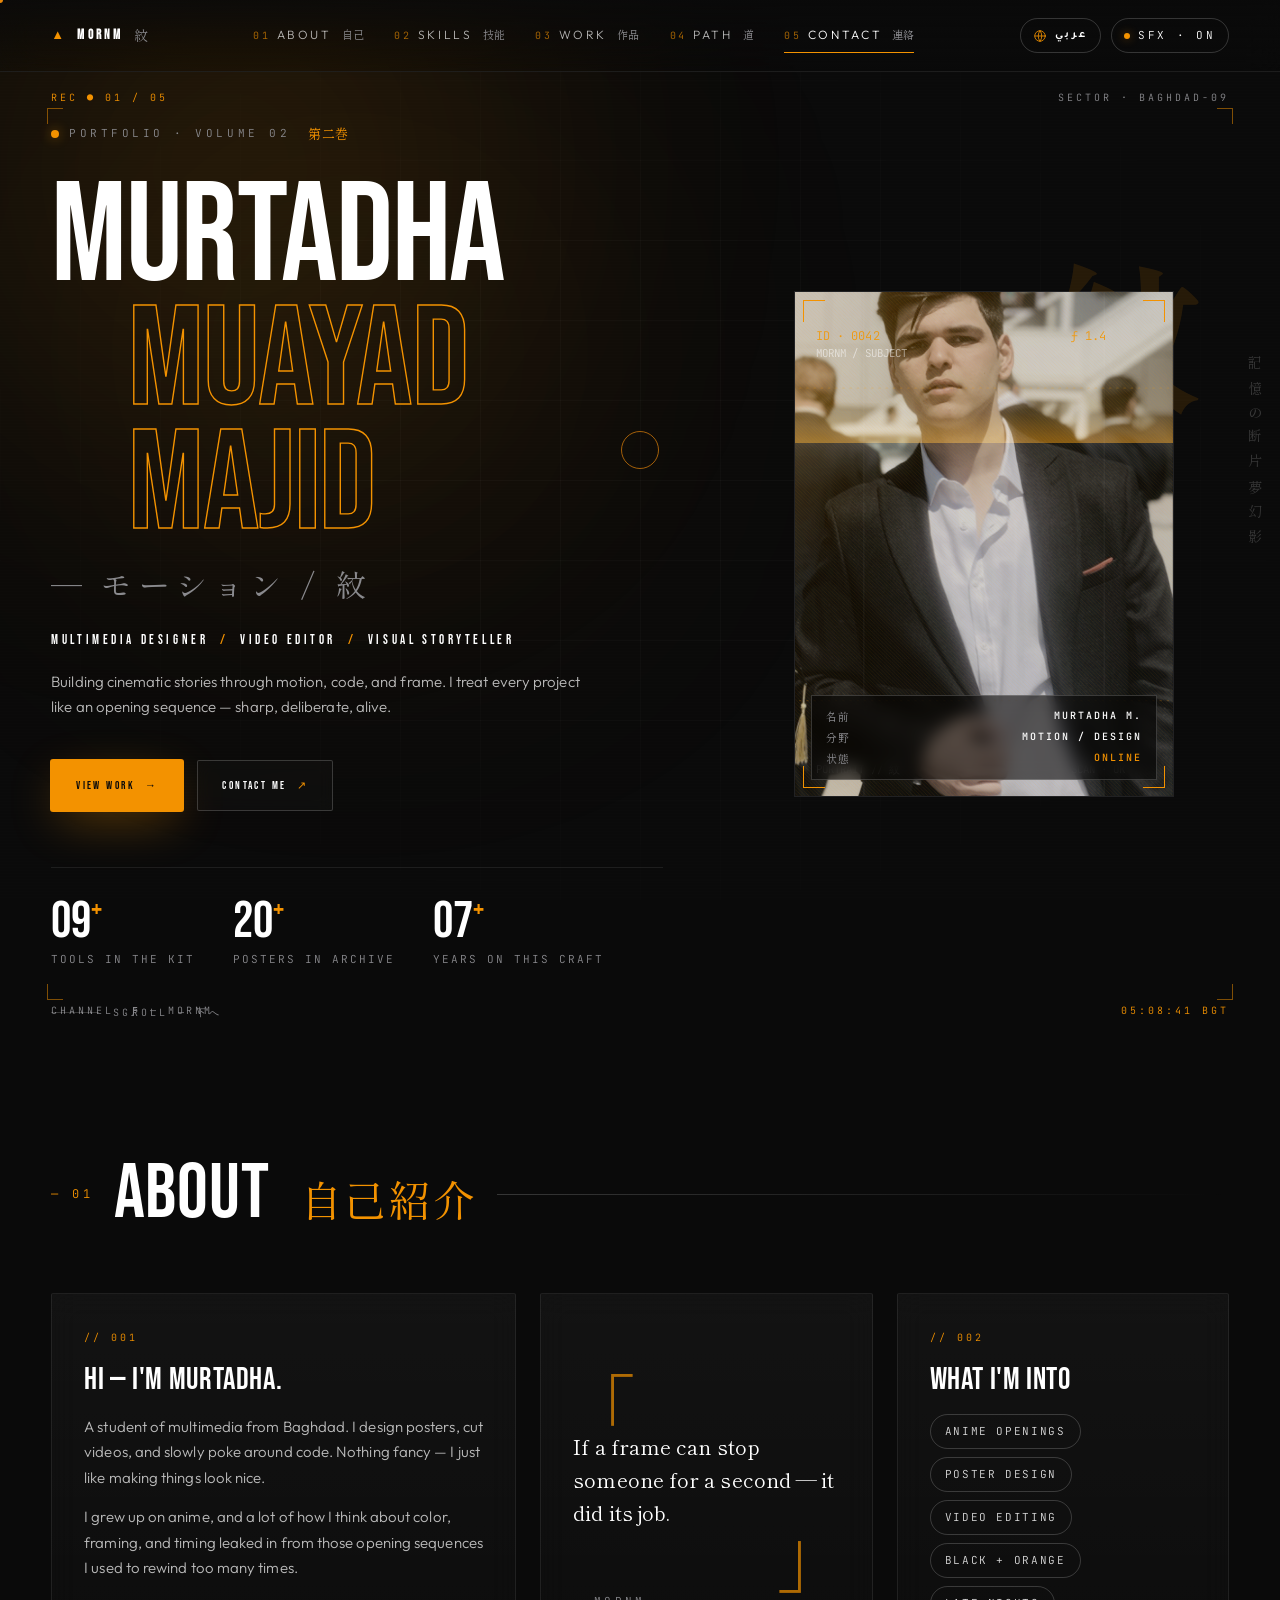
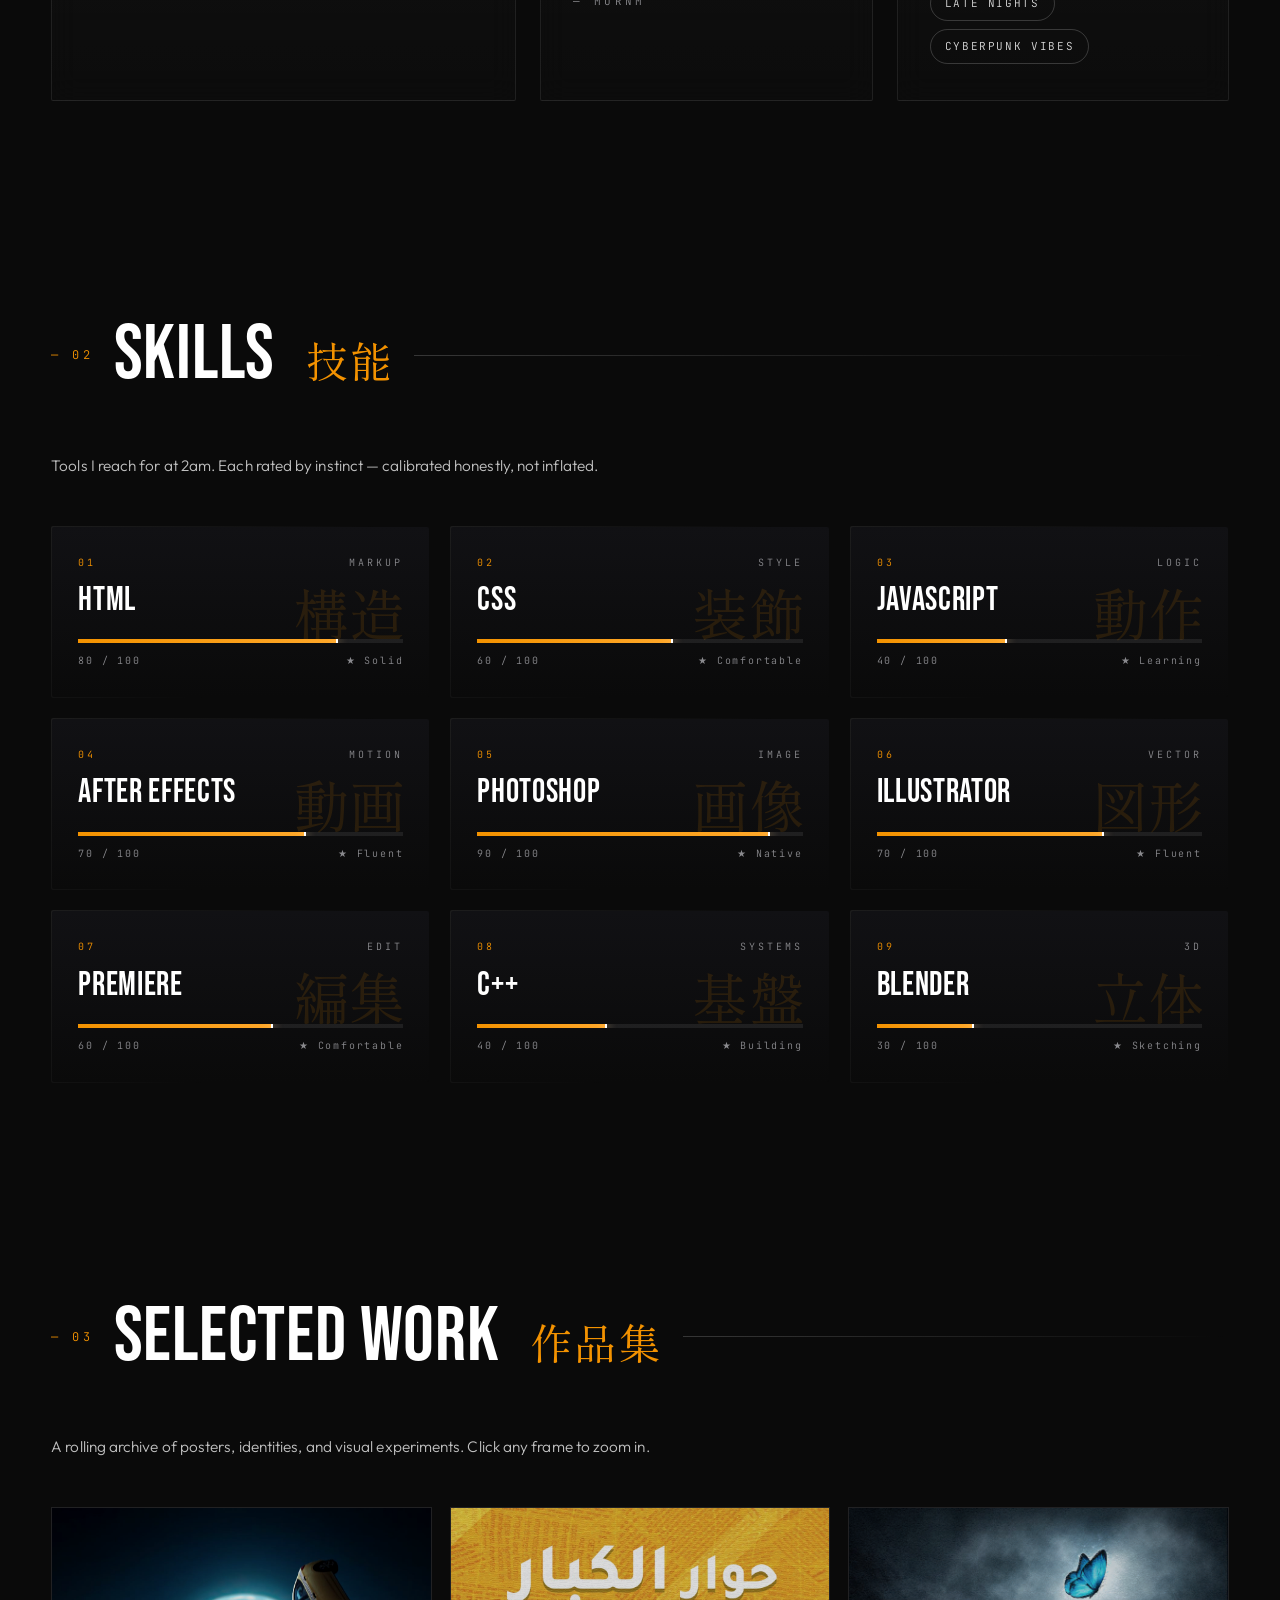
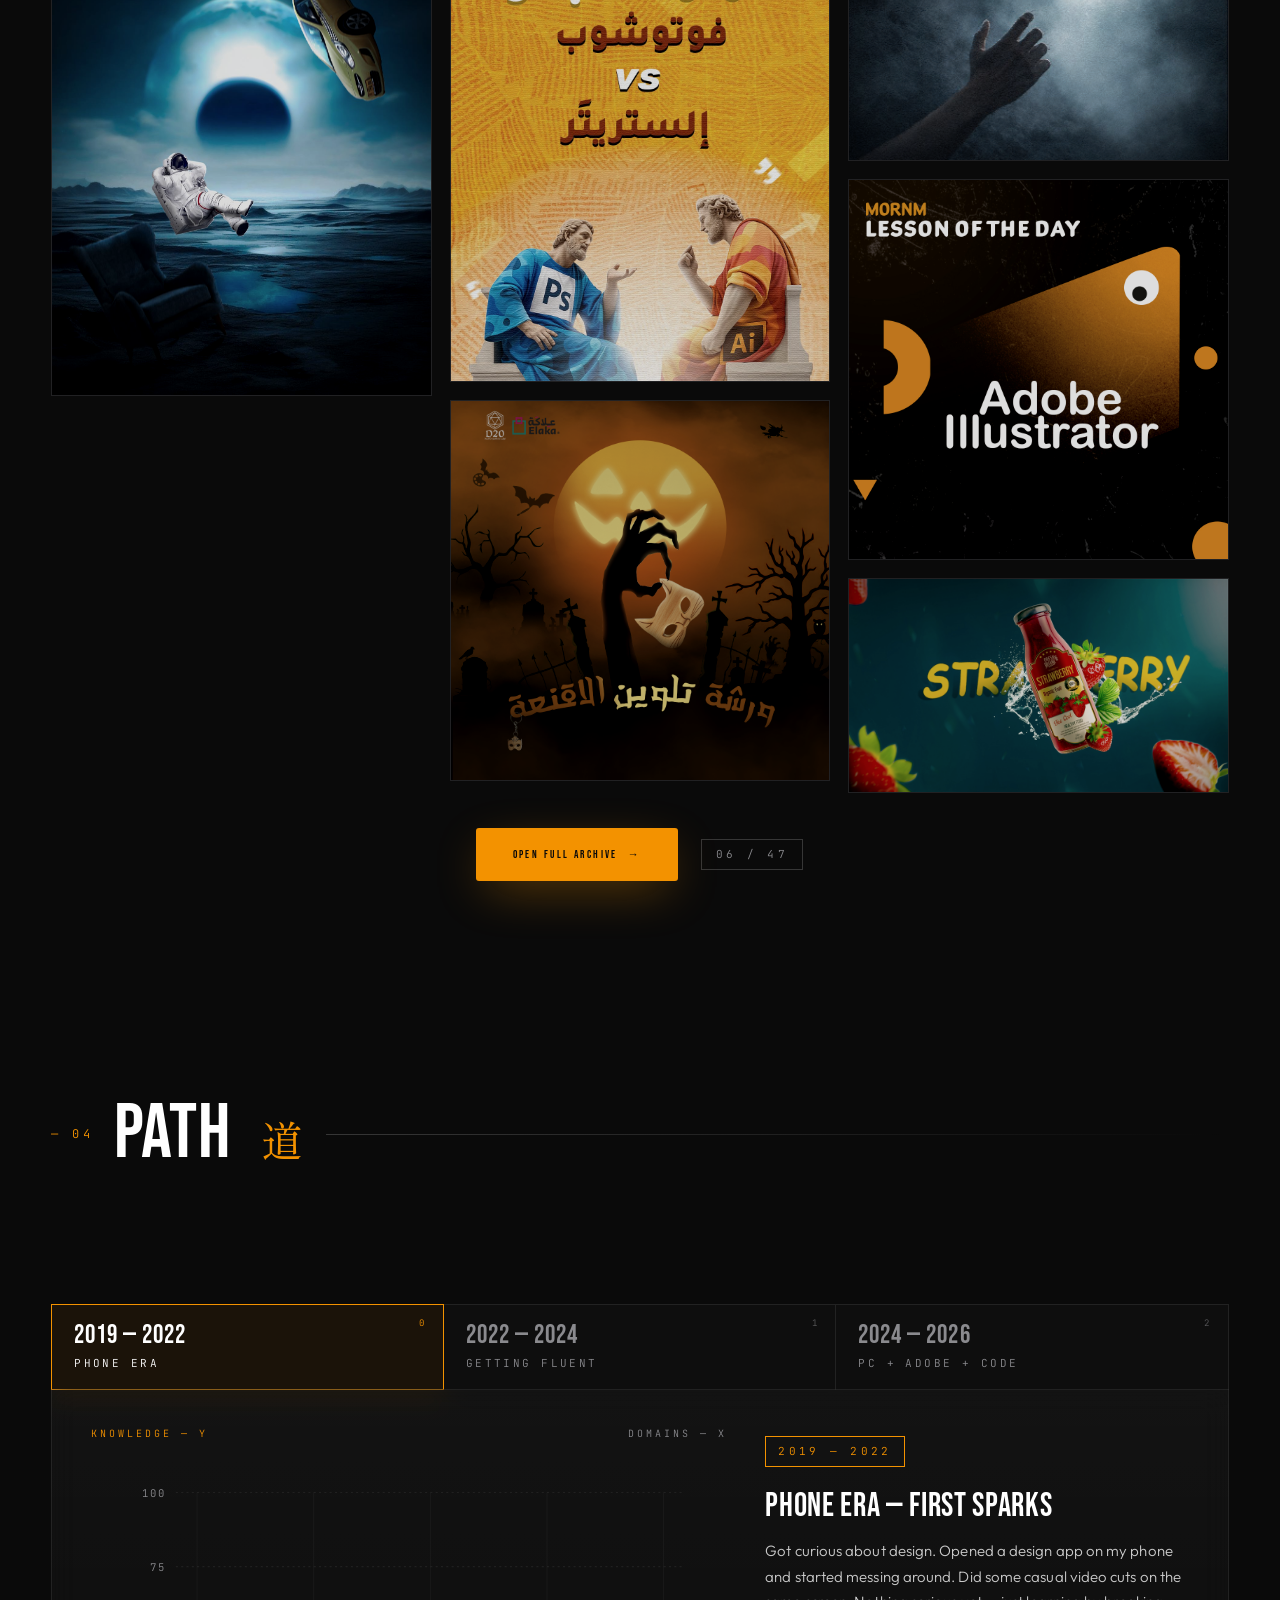
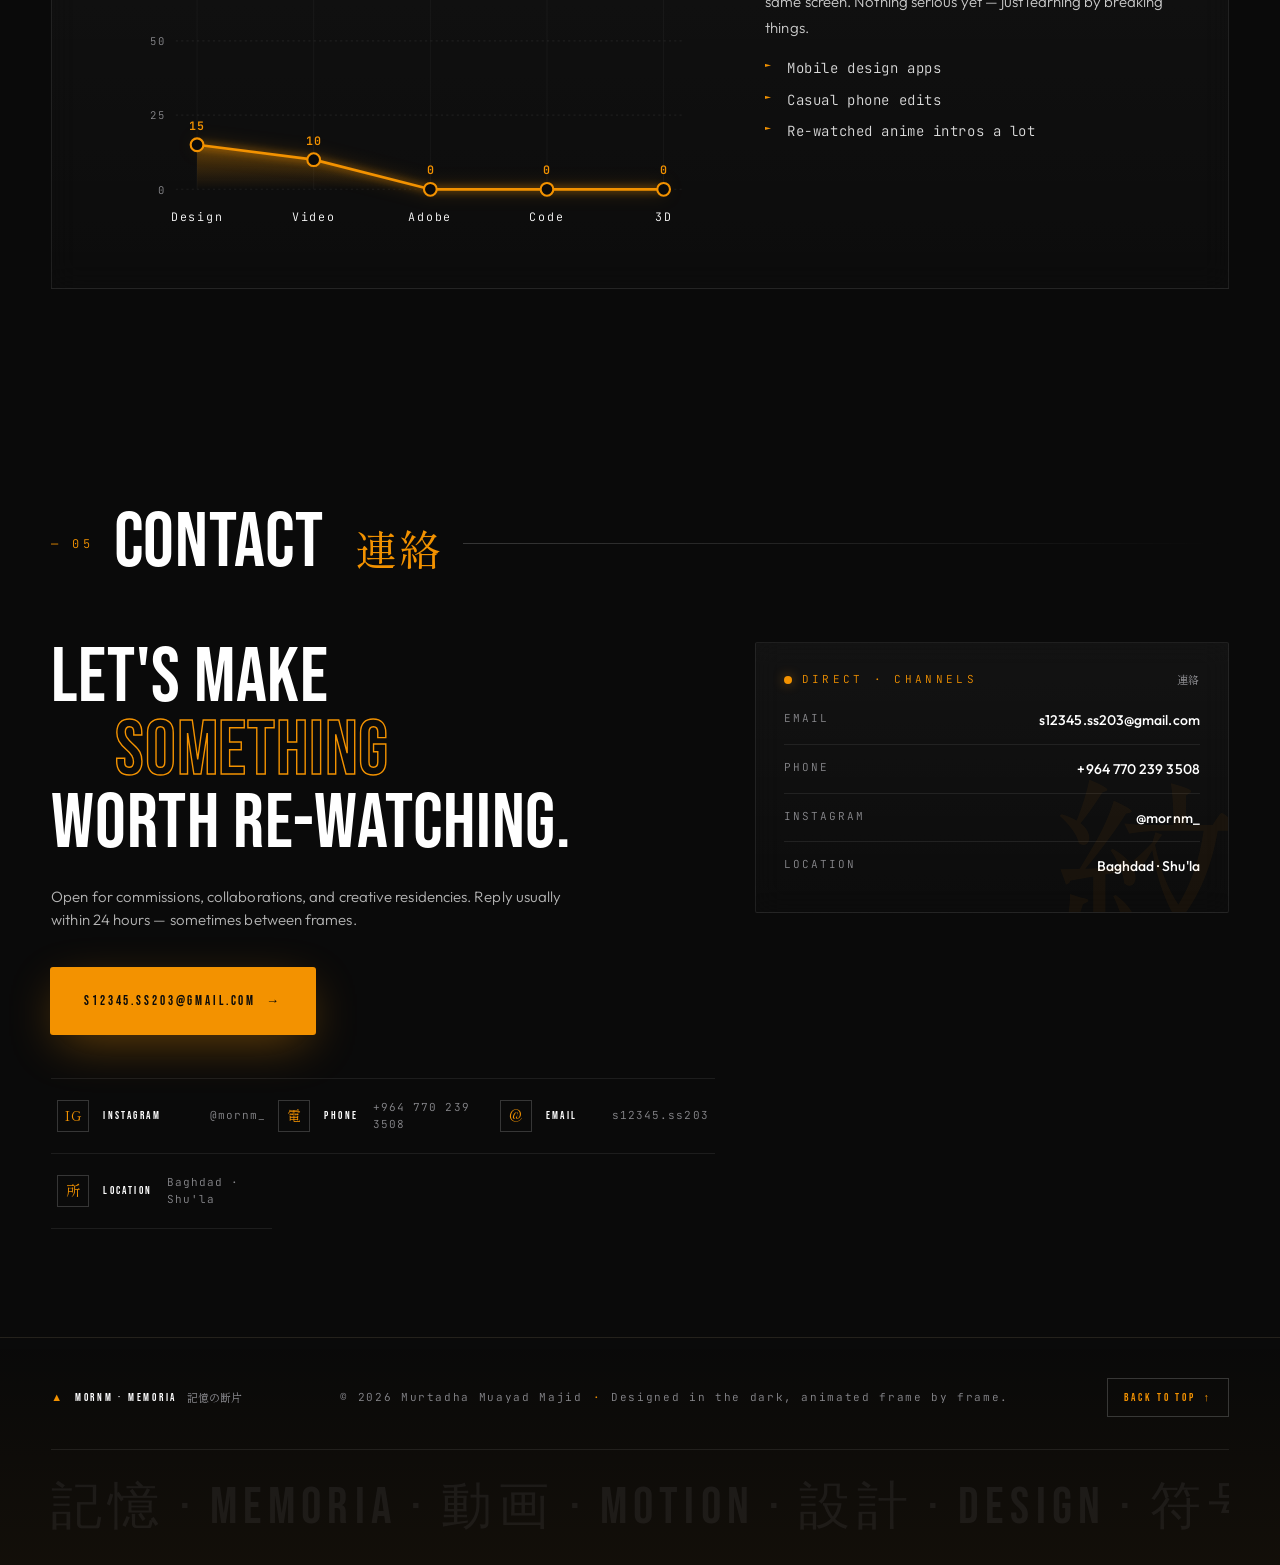
==== index.html @ b557b7b6 "Add files via upload" ====
<!DOCTYPE html>
<html lang="en" dir="ltr">
<head>
<meta charset="UTF-8" />
<meta name="viewport" content="width=device-width, initial-scale=1.0" />
<title>MEMORIA — Murtadha M. Majid · Multimedia Designer</title>
<meta name="description" content="Cinematic portfolio of Murtadha Muayad Majid — multimedia designer, video editor, and visual storyteller. MORNM · 紋. Baghdad-based." />
<meta name="author" content="Murtadha Muayad Majid" />
<meta name="theme-color" content="#0A0A0A" />

<!-- Favicon -->
<link rel="icon" type="image/svg+xml" href="assets/favicon.svg" />
<link rel="apple-touch-icon" href="assets/favicon.svg" />

<!-- Open Graph -->
<meta property="og:title" content="MEMORIA — Murtadha M. Majid · Multimedia Designer" />
<meta property="og:description" content="Cinematic portfolio · Posters, video edits, and visual experiments. MORNM · 紋" />
<meta property="og:image" content="assets/og-cover.jpg" />
<meta property="og:image:width" content="1200" />
<meta property="og:image:height" content="630" />
<meta property="og:type" content="website" />
<meta property="og:locale" content="en_US" />
<meta property="og:locale:alternate" content="ar_IQ" />

<!-- Twitter Card -->
<meta name="twitter:card" content="summary_large_image" />
<meta name="twitter:title" content="MEMORIA — Murtadha M. Majid" />
<meta name="twitter:description" content="Cinematic portfolio · MORNM · 紋" />
<meta name="twitter:image" content="assets/og-cover.jpg" />

<link rel="preconnect" href="https://fonts.googleapis.com" />
<link rel="preconnect" href="https://fonts.gstatic.com" crossorigin />
<link href="https://fonts.googleapis.com/css2?family=Bebas+Neue&family=Syncopate:wght@400;700&family=Outfit:wght@200;300;400;500;600;700&family=Shippori+Mincho:wght@400;500;700&family=JetBrains+Mono:wght@300;400;500&family=Tajawal:wght@400;500;700;800;900&family=Reem+Kufi:wght@400;600;700&display=swap" rel="stylesheet" />

<link rel="stylesheet" href="styles.css" />
</head>
<body>

<!-- ::: AMBIENT BACKGROUND ::: -->
<div class="bg-grid" aria-hidden="true"></div>
<div class="bg-scanlines" aria-hidden="true"></div>
<div class="bg-noise" aria-hidden="true"></div>
<div class="bg-glow bg-glow--a" aria-hidden="true"></div>
<div class="bg-glow bg-glow--b" aria-hidden="true"></div>

<!-- Ambient kanji column -->
<div class="kanji-column" aria-hidden="true">
  <span>記</span><span>憶</span><span>の</span><span>断</span><span>片</span><span>夢</span><span>幻</span><span>影</span>
</div>

<!-- Loading boot screen -->
<div class="boot" id="boot">
  <div class="boot__frame">
    <div class="boot__crosshair boot__crosshair--tl"></div>
    <div class="boot__crosshair boot__crosshair--tr"></div>
    <div class="boot__crosshair boot__crosshair--bl"></div>
    <div class="boot__crosshair boot__crosshair--br"></div>
    <div class="boot__label" data-i18n-en="SYS / INIT" data-i18n-ar="تشغيل / النظام">SYS / INIT</div>
    <div class="boot__title">M E M O R I A</div>
    <div class="boot__sub" data-i18n-en="記憶 — Loading visual cortex" data-i18n-ar="記憶 — جارٍ تحميل الذاكرة البصرية">記憶 — Loading visual cortex</div>
    <div class="boot__bar"><div class="boot__bar-fill" id="bootBar"></div></div>
    <div class="boot__status" id="bootStatus">00%</div>
  </div>
</div>

<!-- ::: NAV ::: -->
<header class="nav" id="nav">
  <a href="#hero" class="nav__brand" data-sfx="click">
    <span class="nav__brand-mark">▲</span>
    <span class="nav__brand-text">MORNM</span>
    <span class="nav__brand-jp">紋</span>
  </a>
  <nav class="nav__links" aria-label="Primary">
    <a href="#about"    data-sfx="hover"><i>01</i> <span data-i18n-en="About"   data-i18n-ar="عني">About</span>   <em>自己</em></a>
    <a href="#skills"   data-sfx="hover"><i>02</i> <span data-i18n-en="Skills"  data-i18n-ar="المهارات">Skills</span>  <em>技能</em></a>
    <a href="#projects" data-sfx="hover"><i>03</i> <span data-i18n-en="Work"    data-i18n-ar="الأعمال">Work</span>    <em>作品</em></a>
    <a href="#timeline" data-sfx="hover"><i>04</i> <span data-i18n-en="Path"    data-i18n-ar="المسار">Path</span>    <em>道</em></a>
    <a href="#contact"  data-sfx="hover"><i>05</i> <span data-i18n-en="Contact" data-i18n-ar="تواصل">Contact</span> <em>連絡</em></a>
  </nav>
  <div class="nav__right">
    <button class="nav__lang" id="langToggle" data-sfx="click" aria-label="Toggle language">
      <svg class="nav__lang-icon" viewBox="0 0 24 24" fill="none" stroke="currentColor" stroke-width="1.4" stroke-linecap="round" stroke-linejoin="round" aria-hidden="true">
        <circle cx="12" cy="12" r="9"/>
        <path d="M3 12h18"/>
        <path d="M12 3a14 14 0 0 1 0 18"/>
        <path d="M12 3a14 14 0 0 0 0 18"/>
      </svg>
      <span class="nav__lang-text" id="langText">عربي</span>
    </button>
    <button class="nav__sound" id="soundToggle" data-sfx="click" aria-label="Toggle sound">
      <span class="nav__sound-dot"></span>
      <span class="nav__sound-text">SFX · ON</span>
    </button>
  </div>
  <button class="nav__burger" id="burger" aria-label="Open menu">
    <span></span><span></span><span></span>
  </button>
</header>

<!-- ::: HERO ::: -->
<section class="hero" id="hero">
  <!-- HUD frame -->
  <div class="hud" aria-hidden="true">
    <span class="hud__tag hud__tag--tl">REC ● 01 / 05</span>
    <span class="hud__tag hud__tag--tr">SECTOR · BAGHDAD-09</span>
    <span class="hud__tag hud__tag--bl">CHANNEL .ƒ — MORNM</span>
    <span class="hud__tag hud__tag--br" id="hudClock">--:--:--</span>
    <span class="hud__cross hud__cross--tl"></span>
    <span class="hud__cross hud__cross--tr"></span>
    <span class="hud__cross hud__cross--bl"></span>
    <span class="hud__cross hud__cross--br"></span>
  </div>

  <div class="hero__inner">
    <div class="hero__left">
      <div class="hero__meta reveal">
        <span class="dot"></span>
        <span data-i18n-en="Portfolio · Volume 02" data-i18n-ar="معرض الأعمال · المجلّد الثاني">Portfolio · Volume 02</span>
        <em class="hero__meta-jp">第二巻</em>
      </div>

      <h1 class="hero__title">
        <span class="hero__line"><span class="reveal-text" data-delay="0.1"><span data-i18n-en="MURTADHA"  data-i18n-ar="مرتضى">MURTADHA</span></span></span>
        <span class="hero__line hero__line--alt"><span class="reveal-text" data-delay="0.25"><span data-i18n-en="MUAYAD MAJID" data-i18n-ar="مؤيد مجيد">MUAYAD MAJID</span></span></span>
        <span class="hero__line hero__line--small"><span class="reveal-text" data-delay="0.4">— モーション / 紋</span></span>
      </h1>

      <p class="hero__role reveal" data-delay="0.55"
         data-i18n-en="Multimedia Designer <span class='sep'>/</span> Video Editor <span class='sep'>/</span> Visual Storyteller"
         data-i18n-ar="مصمم وسائط <span class='sep'>/</span> مونتير فيديو <span class='sep'>/</span> صانع إطارات">
        Multimedia Designer <span class="sep">/</span> Video Editor <span class="sep">/</span> Visual Storyteller
      </p>

      <p class="hero__tagline reveal" data-delay="0.7"
         data-i18n-en="Building cinematic stories through motion, code, and frame. I treat every project like an opening sequence — sharp, deliberate, alive."
         data-i18n-ar="أبني حكايات سينمائية عبر الموشن والكود والإطار. أتعامل مع كل مشروع كأنه افتتاحية فيلم — حادّ، مدروس، ينبض بالحياة.">
        Building cinematic stories through motion, code, and frame.
        I treat every project like an opening sequence — sharp, deliberate, alive.
      </p>

      <div class="hero__cta reveal" data-delay="0.85">
        <a href="#projects" class="btn btn--primary" data-sfx="click">
          <span class="btn__label" data-i18n-en="View Work" data-i18n-ar="شاهد الأعمال">View Work</span>
          <span class="btn__arrow">→</span>
        </a>
        <a href="#contact" class="btn btn--ghost" data-sfx="click">
          <span class="btn__label" data-i18n-en="Contact Me" data-i18n-ar="تواصل معي">Contact Me</span>
          <span class="btn__arrow">↗</span>
        </a>
      </div>

      <div class="hero__stats reveal" data-delay="1.0">
        <div class="stat">
          <span class="stat__num">09<em>+</em></span>
          <span class="stat__label" data-i18n-en="Tools in the kit" data-i18n-ar="أدوات بل صندوق">Tools in the kit</span>
        </div>
        <div class="stat">
          <span class="stat__num">20<em>+</em></span>
          <span class="stat__label" data-i18n-en="Posters in archive" data-i18n-ar="بوسترات بل أرشيف">Posters in archive</span>
        </div>
        <div class="stat">
          <span class="stat__num">07<em>+</em></span>
          <span class="stat__label" data-i18n-en="Years on this craft" data-i18n-ar="سنوات على الطريق">Years on this craft</span>
        </div>
      </div>
    </div>

    <!-- Profile panel -->
    <div class="hero__right reveal" data-delay="0.4">
      <div class="portrait">
        <div class="portrait__frame">
          <div class="portrait__bg"></div>
          <div class="portrait__figure" aria-hidden="true">
            <img class="portrait__photo" src="assets/profile.jpg" alt="" onerror="this.style.display='none'" />
            <div class="portrait__duotone"></div>
            <svg class="portrait__hud-svg" viewBox="0 0 320 420" xmlns="http://www.w3.org/2000/svg" preserveAspectRatio="xMidYMid slice">
              <defs>
                <pattern id="lines" width="3" height="3" patternUnits="userSpaceOnUse">
                  <path d="M0 0 L3 3" stroke="#F39200" stroke-opacity="0.22" stroke-width="0.4"/>
                </pattern>
              </defs>
              <rect width="320" height="420" fill="url(#lines)" opacity="0.7"/>
              <line x1="0" y1="80"  x2="320" y2="80"  stroke="#F39200" stroke-opacity="0.18" stroke-dasharray="2 4"/>
              <line x1="0" y1="340" x2="320" y2="340" stroke="#F39200" stroke-opacity="0.18" stroke-dasharray="2 4"/>
              <line x1="60"  y1="0" x2="60"  y2="420" stroke="#FFFFFF" stroke-opacity="0.05"/>
              <line x1="260" y1="0" x2="260" y2="420" stroke="#FFFFFF" stroke-opacity="0.05"/>
              <text x="20" y="40"  font-family="JetBrains Mono, monospace" font-size="10" fill="#F39200" opacity="0.9">ID · 0042</text>
              <text x="20" y="54"  font-family="JetBrains Mono, monospace" font-size="9"  fill="#FFFFFF" opacity="0.55">MORNM / SUBJECT</text>
              <text x="232" y="40" font-family="JetBrains Mono, monospace" font-size="10" fill="#F39200" opacity="0.9">ƒ 1.4</text>
              <text x="232" y="400" font-family="JetBrains Mono, monospace" font-size="9" fill="#FFFFFF" opacity="0.55">SCAN · OK</text>
              <text x="20" y="400" font-family="JetBrains Mono, monospace" font-size="9"  fill="#FFFFFF" opacity="0.55">PORTRAIT // 紋</text>
            </svg>
          </div>
          <div class="portrait__scan"></div>

          <div class="portrait__corner portrait__corner--tl"></div>
          <div class="portrait__corner portrait__corner--tr"></div>
          <div class="portrait__corner portrait__corner--bl"></div>
          <div class="portrait__corner portrait__corner--br"></div>

          <div class="portrait__tag">
            <div class="portrait__tag-row">
              <span>名前</span><strong data-i18n-en="MURTADHA M." data-i18n-ar="مرتضى م.">MURTADHA M.</strong>
            </div>
            <div class="portrait__tag-row">
              <span>分野</span><strong data-i18n-en="MOTION / DESIGN" data-i18n-ar="موشن / تصميم">MOTION / DESIGN</strong>
            </div>
            <div class="portrait__tag-row">
              <span>状態</span><strong class="ok" data-i18n-en="ONLINE" data-i18n-ar="متصل">ONLINE</strong>
            </div>
          </div>
        </div>

        <div class="portrait__kanji" aria-hidden="true">紋</div>
      </div>
    </div>
  </div>

  <a class="hero__scroll" href="#about" data-sfx="click" aria-label="Scroll to about">
    <span class="hero__scroll-line"></span>
    <span class="hero__scroll-text" data-i18n-en="SCROLL — 下へ" data-i18n-ar="انزل — 下へ">SCROLL — 下へ</span>
  </a>
</section>

<!-- ::: ABOUT ::: -->
<section class="section section--about" id="about">
  <header class="section__head">
    <span class="section__no">— 01</span>
    <h2 class="section__title"><span data-i18n-en="About" data-i18n-ar="عني">About</span> <em>自己紹介</em></h2>
    <span class="section__line"></span>
  </header>

  <div class="about__grid">
    <article class="about__card glass reveal-up">
      <div class="about__card-no">// 001</div>
      <h3 class="about__card-title"
          data-i18n-en="Hi — I'm Murtadha."
          data-i18n-ar="هلا — اسمي مرتضى.">Hi — I'm Murtadha.</h3>
      <p data-i18n-en="A student of multimedia from Baghdad. I design posters, cut videos, and slowly poke around code. Nothing fancy — I just like making things look nice."
         data-i18n-ar="طالب وسائط متعددة من بغداد. أصمم بوسترات، أعدل فيديوات، وأجرب الكود على راحتي. ما عندي شي خارق — بس أحب أخلي الأشياء تطلع حلوة.">
        A student of multimedia from Baghdad. I design posters, cut videos, and slowly poke around code.
        Nothing fancy — I just like making things look nice.
      </p>
      <p data-i18n-en="I grew up on anime, and a lot of how I think about color, framing, and timing leaked in from those opening sequences I used to rewind too many times."
         data-i18n-ar="كبرت أتابع أنمي، وأكثر تفكيري بالألوان والكادر والتوقيت دخلني من الإنتروهات اللي كنت أرجعها مرات هواية.">
        I grew up on anime, and a lot of how I think about color, framing, and timing leaked in
        from those opening sequences I used to rewind too many times.
      </p>
    </article>

    <article class="about__card about__card--quote glass reveal-up" data-delay="0.15">
      <span class="quote-mark">「</span>
      <p data-i18n-en="If a frame can stop someone for a second — it did its job."
         data-i18n-ar="إذا الإطار قدر يوقّف واحد ثانية — يكون أدّى شغله.">
        If a frame can stop someone for a second — it did its job.
      </p>
      <span class="quote-mark quote-mark--end">」</span>
      <div class="about__card-sign">— MORNM</div>
    </article>

    <article class="about__card about__card--tags glass reveal-up" data-delay="0.3">
      <div class="about__card-no">// 002</div>
      <h3 class="about__card-title"
          data-i18n-en="What I'm into"
          data-i18n-ar="شنو يعجبني">What I'm into</h3>
      <div class="chips">
        <span class="chip" data-i18n-en="Anime openings"  data-i18n-ar="إنتروهات أنمي">Anime openings</span>
        <span class="chip" data-i18n-en="Poster design"   data-i18n-ar="تصميم بوسترات">Poster design</span>
        <span class="chip" data-i18n-en="Video editing"   data-i18n-ar="مونتاج فيديو">Video editing</span>
        <span class="chip" data-i18n-en="Black + orange"  data-i18n-ar="أسود + برتقالي">Black + orange</span>
        <span class="chip" data-i18n-en="Late nights"     data-i18n-ar="سهرات ليل">Late nights</span>
        <span class="chip" data-i18n-en="Cyberpunk vibes" data-i18n-ar="أجواء سايبربانك">Cyberpunk vibes</span>
      </div>
    </article>
  </div>
</section>

<!-- ::: SKILLS ::: -->
<section class="section section--skills" id="skills">
  <header class="section__head">
    <span class="section__no">— 02</span>
    <h2 class="section__title"><span data-i18n-en="Skills" data-i18n-ar="المهارات">Skills</span> <em>技能</em></h2>
    <span class="section__line"></span>
  </header>

  <p class="section__lead reveal-up"
     data-i18n-en="Tools I reach for at 2am. Each rated by instinct — calibrated honestly, not inflated."
     data-i18n-ar="أدوات أرجع لها الساعة 2 صباحاً. كل واحدة بتقييم صادق — معايرة بالحدس لا منفوخة.">
    Tools I reach for at 2am. Each rated by instinct — calibrated honestly, not inflated.
  </p>

  <div class="skills__grid">

    <article class="skill reveal-up" data-sfx-target>
      <div class="skill__inner">
        <div class="skill__head">
          <span class="skill__no">01</span>
          <span class="skill__cat" data-i18n-en="Markup" data-i18n-ar="ترميز">Markup</span>
        </div>
        <h3 class="skill__name">HTML</h3>
        <div class="skill__jp">構造</div>
        <div class="skill__bar"><span style="--lvl:80%"></span></div>
        <div class="skill__meta"><span>80 / 100</span><span data-i18n-en="★ Solid"     data-i18n-ar="★ متين">★ Solid</span></div>
      </div>
    </article>

    <article class="skill reveal-up" data-delay="0.05" data-sfx-target>
      <div class="skill__inner">
        <div class="skill__head">
          <span class="skill__no">02</span>
          <span class="skill__cat" data-i18n-en="Style" data-i18n-ar="تنسيق">Style</span>
        </div>
        <h3 class="skill__name">CSS</h3>
        <div class="skill__jp">装飾</div>
        <div class="skill__bar"><span style="--lvl:60%"></span></div>
        <div class="skill__meta"><span>60 / 100</span><span data-i18n-en="★ Comfortable" data-i18n-ar="★ مرتاح">★ Comfortable</span></div>
      </div>
    </article>

    <article class="skill reveal-up" data-delay="0.10" data-sfx-target>
      <div class="skill__inner">
        <div class="skill__head">
          <span class="skill__no">03</span>
          <span class="skill__cat" data-i18n-en="Logic" data-i18n-ar="منطق">Logic</span>
        </div>
        <h3 class="skill__name">JavaScript</h3>
        <div class="skill__jp">動作</div>
        <div class="skill__bar"><span style="--lvl:40%"></span></div>
        <div class="skill__meta"><span>40 / 100</span><span data-i18n-en="★ Learning" data-i18n-ar="★ أتعلّم">★ Learning</span></div>
      </div>
    </article>

    <article class="skill reveal-up" data-delay="0.15" data-sfx-target>
      <div class="skill__inner">
        <div class="skill__head">
          <span class="skill__no">04</span>
          <span class="skill__cat" data-i18n-en="Motion" data-i18n-ar="موشن">Motion</span>
        </div>
        <h3 class="skill__name">After Effects</h3>
        <div class="skill__jp">動画</div>
        <div class="skill__bar"><span style="--lvl:70%"></span></div>
        <div class="skill__meta"><span>70 / 100</span><span data-i18n-en="★ Fluent" data-i18n-ar="★ طليق">★ Fluent</span></div>
      </div>
    </article>

    <article class="skill reveal-up" data-delay="0.20" data-sfx-target>
      <div class="skill__inner">
        <div class="skill__head">
          <span class="skill__no">05</span>
          <span class="skill__cat" data-i18n-en="Image" data-i18n-ar="صورة">Image</span>
        </div>
        <h3 class="skill__name">Photoshop</h3>
        <div class="skill__jp">画像</div>
        <div class="skill__bar"><span style="--lvl:90%"></span></div>
        <div class="skill__meta"><span>90 / 100</span><span data-i18n-en="★ Native" data-i18n-ar="★ أصلي">★ Native</span></div>
      </div>
    </article>

    <article class="skill reveal-up" data-delay="0.25" data-sfx-target>
      <div class="skill__inner">
        <div class="skill__head">
          <span class="skill__no">06</span>
          <span class="skill__cat" data-i18n-en="Vector" data-i18n-ar="فيكتور">Vector</span>
        </div>
        <h3 class="skill__name">Illustrator</h3>
        <div class="skill__jp">図形</div>
        <div class="skill__bar"><span style="--lvl:70%"></span></div>
        <div class="skill__meta"><span>70 / 100</span><span data-i18n-en="★ Fluent" data-i18n-ar="★ طليق">★ Fluent</span></div>
      </div>
    </article>

    <article class="skill reveal-up" data-delay="0.30" data-sfx-target>
      <div class="skill__inner">
        <div class="skill__head">
          <span class="skill__no">07</span>
          <span class="skill__cat" data-i18n-en="Edit" data-i18n-ar="مونتاج">Edit</span>
        </div>
        <h3 class="skill__name">Premiere</h3>
        <div class="skill__jp">編集</div>
        <div class="skill__bar"><span style="--lvl:60%"></span></div>
        <div class="skill__meta"><span>60 / 100</span><span data-i18n-en="★ Comfortable" data-i18n-ar="★ مرتاح">★ Comfortable</span></div>
      </div>
    </article>

    <article class="skill reveal-up" data-delay="0.35" data-sfx-target>
      <div class="skill__inner">
        <div class="skill__head">
          <span class="skill__no">08</span>
          <span class="skill__cat" data-i18n-en="Systems" data-i18n-ar="أنظمة">Systems</span>
        </div>
        <h3 class="skill__name">C++</h3>
        <div class="skill__jp">基盤</div>
        <div class="skill__bar"><span style="--lvl:40%"></span></div>
        <div class="skill__meta"><span>40 / 100</span><span data-i18n-en="★ Building" data-i18n-ar="★ أبني">★ Building</span></div>
      </div>
    </article>

    <article class="skill reveal-up" data-delay="0.40" data-sfx-target>
      <div class="skill__inner">
        <div class="skill__head">
          <span class="skill__no">09</span>
          <span class="skill__cat" data-i18n-en="3D" data-i18n-ar="ثلاثي">3D</span>
        </div>
        <h3 class="skill__name">Blender</h3>
        <div class="skill__jp">立体</div>
        <div class="skill__bar"><span style="--lvl:30%"></span></div>
        <div class="skill__meta"><span>30 / 100</span><span data-i18n-en="★ Sketching" data-i18n-ar="★ أتلمّس">★ Sketching</span></div>
      </div>
    </article>

  </div>
</section>

<!-- ::: PROJECTS ::: -->
<section class="section section--projects" id="projects">
  <header class="section__head">
    <span class="section__no">— 03</span>
    <h2 class="section__title">
      <span data-i18n-en="Selected work" data-i18n-ar="مختارات">Selected work</span> <em>作品集</em>
    </h2>
    <span class="section__line"></span>
  </header>

  <p class="section__lead reveal-up"
     data-i18n-en="A rolling archive of posters, identities, and visual experiments. Click any frame to zoom in."
     data-i18n-ar="أرشيف متجدّد من البوسترات والهويّات والتجارب البصرية. اضغط أي إطار للتكبير.">
    A rolling archive of posters, identities, and visual experiments. Click any frame to zoom in.
  </p>

  <div class="gallery" id="gallery">
    <figure class="card card--featured" data-sfx-target>
      <img src="assets/posts/p01.jpg" alt="MORNM poster — 01" loading="lazy" />
      <figcaption class="card__cap">
        <span class="card__tag" data-i18n-en="FEATURED · 主作" data-i18n-ar="مميز · 主作">FEATURED · 主作</span>
        <span class="card__id">PRJ // 001</span>
      </figcaption>
    </figure>

    <figure class="card" data-sfx-target>
      <img src="assets/posts/p02.jpg" alt="Poster — 02" loading="lazy" />
      <figcaption class="card__cap"><span class="card__id">PRJ // 002</span></figcaption>
    </figure>

    <figure class="card" data-sfx-target>
      <img src="assets/posts/p03.png" alt="Poster — 03" loading="lazy" />
      <figcaption class="card__cap"><span class="card__id">PRJ // 003</span></figcaption>
    </figure>

    <figure class="card" data-sfx-target>
      <img src="assets/posts/p04.png" alt="Poster — 04" loading="lazy" />
      <figcaption class="card__cap"><span class="card__id">PRJ // 004</span></figcaption>
    </figure>

    <figure class="card" data-sfx-target>
      <img src="assets/posts/p05.jpg" alt="Poster — 05" loading="lazy" />
      <figcaption class="card__cap"><span class="card__id">PRJ // 005</span></figcaption>
    </figure>

    <figure class="card" data-sfx-target>
      <img src="assets/posts/p06.jpg" alt="Poster — 06" loading="lazy" />
      <figcaption class="card__cap"><span class="card__id">PRJ // 006</span></figcaption>
    </figure>
  </div>

  <div class="gallery__more reveal-up">
    <a class="btn btn--primary btn--more" href="posters.html" data-sfx="click">
      <span class="btn__label"
            data-i18n-en="Open Full Archive"
            data-i18n-ar="افتح الأرشيف الكامل">Open Full Archive</span>
      <span class="btn__arrow">→</span>
    </a>
    <span class="gallery__count">
      <span>06</span> / <span>47</span>
    </span>
  </div>
</section>

<!-- ::: PATH — interactive chart ::: -->
<section class="section section--path" id="timeline">
  <header class="section__head">
    <span class="section__no">— 04</span>
    <h2 class="section__title"><span data-i18n-en="Path" data-i18n-ar="المسار">Path</span> <em>道</em></h2>
    <span class="section__line"></span>
  </header>

  <p class="section__lead reveal-up"
     data-i18n-en="A short map of how I picked up the craft. Pick a window — the chart redraws."
     data-i18n-ar="خريطة قصيرة عن الطريق اللي مشيته. اختار فترة — الخط البياني يتغير.">
    A short map of how I picked up the craft. Pick a window — the chart redraws.
  </p>

  <div class="path reveal-up">
    <div class="path__tabs" role="tablist">
      <button class="path__tab is-active" data-year-idx="0" data-sfx="click" type="button">
        <span class="path__tab-year">2019 — 2022</span>
        <span class="path__tab-label" data-i18n-en="Phone era" data-i18n-ar="فترة الجوال">Phone era</span>
      </button>
      <button class="path__tab" data-year-idx="1" data-sfx="click" type="button">
        <span class="path__tab-year">2022 — 2024</span>
        <span class="path__tab-label" data-i18n-en="Getting fluent" data-i18n-ar="رويداً رويداً">Getting fluent</span>
      </button>
      <button class="path__tab" data-year-idx="2" data-sfx="click" type="button">
        <span class="path__tab-year">2024 — 2026</span>
        <span class="path__tab-label" data-i18n-en="PC + Adobe + Code" data-i18n-ar="PC و أدوبي و كود">PC + Adobe + Code</span>
      </button>
    </div>

    <div class="path__body glass">
      <div class="path__chart">
        <div class="path__chart-head">
          <span class="path__chart-axisY" data-i18n-en="KNOWLEDGE — Y" data-i18n-ar="المعرفة — Y">KNOWLEDGE — Y</span>
          <span class="path__chart-axisX" data-i18n-en="DOMAINS — X" data-i18n-ar="المجالات — X">DOMAINS — X</span>
        </div>
        <svg viewBox="0 0 600 380" class="path__svg" preserveAspectRatio="xMidYMid meet" aria-hidden="true">
          <defs>
            <linearGradient id="pathGrad" x1="0" y1="0" x2="0" y2="1">
              <stop offset="0%" stop-color="#F39200" stop-opacity="0.35"/>
              <stop offset="100%" stop-color="#F39200" stop-opacity="0"/>
            </linearGradient>
            <filter id="pathBlur" x="-20%" y="-20%" width="140%" height="140%">
              <feGaussianBlur stdDeviation="3"/>
            </filter>
          </defs>

          <!-- horizontal grid -->
          <g class="path__grid">
            <line x1="80" y1="320" x2="560" y2="320"/>
            <line x1="80" y1="250" x2="560" y2="250"/>
            <line x1="80" y1="180" x2="560" y2="180"/>
            <line x1="80" y1="110" x2="560" y2="110"/>
            <line x1="80" y1="40"  x2="560" y2="40"/>
          </g>
          <!-- vertical grid at category positions -->
          <g class="path__grid path__grid--v">
            <line x1="100" y1="40" x2="100" y2="320"/>
            <line x1="210" y1="40" x2="210" y2="320"/>
            <line x1="320" y1="40" x2="320" y2="320"/>
            <line x1="430" y1="40" x2="430" y2="320"/>
            <line x1="540" y1="40" x2="540" y2="320"/>
          </g>

          <!-- y-axis labels -->
          <g class="path__ylabels">
            <text x="70" y="324" text-anchor="end">0</text>
            <text x="70" y="254" text-anchor="end">25</text>
            <text x="70" y="184" text-anchor="end">50</text>
            <text x="70" y="114" text-anchor="end">75</text>
            <text x="70" y="44"  text-anchor="end">100</text>
          </g>

          <!-- x-axis category labels (filled by JS to support i18n) -->
          <g class="path__xlabels">
            <text x="100" y="350" text-anchor="middle" class="path__xlabel" data-cat-idx="0">Design</text>
            <text x="210" y="350" text-anchor="middle" class="path__xlabel" data-cat-idx="1">Video</text>
            <text x="320" y="350" text-anchor="middle" class="path__xlabel" data-cat-idx="2">Adobe</text>
            <text x="430" y="350" text-anchor="middle" class="path__xlabel" data-cat-idx="3">Code</text>
            <text x="540" y="350" text-anchor="middle" class="path__xlabel" data-cat-idx="4">3D</text>
          </g>

          <!-- area fill -->
          <polygon class="path__area" points="100,320 210,320 320,320 430,320 540,320 540,320 100,320" fill="url(#pathGrad)"/>
          <!-- glow line -->
          <polyline class="path__glow" points="100,320 210,320 320,320 430,320 540,320" fill="none" filter="url(#pathBlur)"/>
          <!-- main line -->
          <polyline class="path__line" points="100,320 210,320 320,320 430,320 540,320" fill="none"/>

          <!-- data points -->
          <g class="path__points">
            <circle class="path__pt" data-i="0" cx="100" cy="320" r="6"/>
            <circle class="path__pt" data-i="1" cx="210" cy="320" r="6"/>
            <circle class="path__pt" data-i="2" cx="320" cy="320" r="6"/>
            <circle class="path__pt" data-i="3" cx="430" cy="320" r="6"/>
            <circle class="path__pt" data-i="4" cx="540" cy="320" r="6"/>
          </g>

          <!-- numeric value above each point -->
          <g class="path__values">
            <text class="path__val" data-i="0" x="100" y="306" text-anchor="middle">0</text>
            <text class="path__val" data-i="1" x="210" y="306" text-anchor="middle">0</text>
            <text class="path__val" data-i="2" x="320" y="306" text-anchor="middle">0</text>
            <text class="path__val" data-i="3" x="430" y="306" text-anchor="middle">0</text>
            <text class="path__val" data-i="4" x="540" y="306" text-anchor="middle">0</text>
          </g>
        </svg>
      </div>

      <div class="path__desc">
        <div class="path__desc-tag" id="pathYear">2019 — 2022</div>
        <h3 class="path__desc-title" id="pathTitle">Phone era — first sparks</h3>
        <p class="path__desc-text" id="pathText"></p>
        <ul class="path__desc-bullets" id="pathBullets"></ul>
      </div>
    </div>
  </div>
</section>

<!-- ::: CONTACT ::: -->
<section class="section section--contact" id="contact">
  <header class="section__head">
    <span class="section__no">— 05</span>
    <h2 class="section__title"><span data-i18n-en="Contact" data-i18n-ar="تواصل">Contact</span> <em>連絡</em></h2>
    <span class="section__line"></span>
  </header>

  <div class="contact">
    <div class="contact__left reveal-up">
      <h3 class="contact__big">
        <span data-i18n-en="Let's make"   data-i18n-ar="خلّينا نسوّي">Let's make</span>
        <span class="accent" data-i18n-en="something" data-i18n-ar="شيء">something</span>
        <span data-i18n-en="worth re-watching." data-i18n-ar="يستاهل المشاهدة مرتين.">worth re-watching.</span>
      </h3>
      <p class="contact__lead"
         data-i18n-en="Open for commissions, collaborations, and creative residencies. Reply usually within 24 hours — sometimes between frames."
         data-i18n-ar="مفتوح للتكاليف والتعاونات والإقامات الإبداعية. الردّ عادةً خلال 24 ساعة — أحياناً بين إطارين.">
        Open for commissions, collaborations, and creative residencies. Reply usually
        within 24 hours — sometimes between frames.
      </p>

      <a href="mailto:s12345.ss203@gmail.com" class="btn btn--primary btn--lg" data-sfx="click">
        <span class="btn__label">s12345.ss203@gmail.com</span>
        <span class="btn__arrow">→</span>
      </a>

      <div class="contact__socials">
        <a href="https://instagram.com/mornm_" target="_blank" rel="noopener" data-sfx="hover" aria-label="Instagram">
          <span class="soc__jp">IG</span>
          <span class="soc__name" data-i18n-en="Instagram" data-i18n-ar="إنستغرام">Instagram</span>
          <span class="soc__handle">@mornm_</span>
        </a>
        <a href="tel:+9647702393508" data-sfx="hover" aria-label="Phone">
          <span class="soc__jp">電</span>
          <span class="soc__name" data-i18n-en="Phone" data-i18n-ar="هاتف">Phone</span>
          <span class="soc__handle" dir="ltr">+964 770 239 3508</span>
        </a>
        <a href="mailto:s12345.ss203@gmail.com" data-sfx="hover" aria-label="Email">
          <span class="soc__jp">@</span>
          <span class="soc__name" data-i18n-en="Email" data-i18n-ar="إيميل">Email</span>
          <span class="soc__handle">s12345.ss203</span>
        </a>
        <a href="https://www.google.com/maps?q=Al-Shu'la,Baghdad" target="_blank" rel="noopener" data-sfx="hover" aria-label="Location">
          <span class="soc__jp">所</span>
          <span class="soc__name" data-i18n-en="Location" data-i18n-ar="الموقع">Location</span>
          <span class="soc__handle" data-i18n-en="Baghdad · Shu'la" data-i18n-ar="بغداد · الشعلة">Baghdad · Shu'la</span>
        </a>
      </div>
    </div>

    <aside class="contact__panel glass reveal-up" data-delay="0.2">
      <div class="contact__panel-head">
        <span class="dot"></span>
        <span data-i18n-en="DIRECT · CHANNELS" data-i18n-ar="قنوات · مباشرة">DIRECT · CHANNELS</span>
        <em>連絡</em>
      </div>
      <ul class="contact__panel-list">
        <li>
          <span data-i18n-en="Email" data-i18n-ar="إيميل">Email</span>
          <strong dir="ltr">s12345.ss203@gmail.com</strong>
        </li>
        <li>
          <span data-i18n-en="Phone" data-i18n-ar="هاتف">Phone</span>
          <strong dir="ltr">+964 770 239 3508</strong>
        </li>
        <li>
          <span data-i18n-en="Instagram" data-i18n-ar="إنستغرام">Instagram</span>
          <strong dir="ltr">@mornm_</strong>
        </li>
        <li>
          <span data-i18n-en="Location" data-i18n-ar="الموقع">Location</span>
          <strong data-i18n-en="Baghdad · Shu'la" data-i18n-ar="بغداد · الشعلة">Baghdad · Shu'la</strong>
        </li>
      </ul>
      <div class="contact__panel-kanji">紋</div>
    </aside>
  </div>
</section>

<!-- ::: FOOTER ::: -->
<footer class="footer">
  <div class="footer__row">
    <div class="footer__brand">
      <span class="footer__mark">▲</span>
      <span>MORNM · MEMORIA</span>
      <em>記憶の断片</em>
    </div>
    <div class="footer__meta">
      <span>© 2026 <span data-i18n-en="Murtadha Muayad Majid" data-i18n-ar="مرتضى مؤيد مجيد">Murtadha Muayad Majid</span></span>
      <span class="dotsep">·</span>
      <span data-i18n-en="Designed in the dark, animated frame by frame."
            data-i18n-ar="صُمّم في الظلام، حُرّك إطاراً بعد إطار.">Designed in the dark, animated frame by frame.</span>
    </div>
    <div class="footer__top">
      <a href="#hero" data-sfx="click">
        <span data-i18n-en="Back to top" data-i18n-ar="للأعلى">Back to top</span> <span>↑</span>
      </a>
    </div>
  </div>
  <div class="footer__strip" aria-hidden="true">
    <span>記憶 · MEMORIA · 動画 · MOTION · 設計 · DESIGN · 符号 · CODE · 紋 · MORNM · 記憶 · MEMORIA · 動画 · MOTION · 設計 · DESIGN · 符号 · CODE · 紋 · MORNM ·</span>
    <span>記憶 · MEMORIA · 動画 · MOTION · 設計 · DESIGN · 符号 · CODE · 紋 · MORNM · 記憶 · MEMORIA · 動画 · MOTION · 設計 · DESIGN · 符号 · CODE · 紋 · MORNM ·</span>
  </div>
</footer>

<!-- Lightbox -->
<div class="lightbox" id="lightbox" aria-hidden="true">
  <button class="lightbox__close" id="lightboxClose" aria-label="Close">×</button>
  <button class="lightbox__nav lightbox__nav--prev" id="lightboxPrev" aria-label="Previous">‹</button>
  <button class="lightbox__nav lightbox__nav--next" id="lightboxNext" aria-label="Next">›</button>
  <figure class="lightbox__inner">
    <img id="lightboxImg" src="" alt="" />
    <figcaption id="lightboxCap"></figcaption>
  </figure>
</div>

<!-- Custom cursor -->
<div class="cursor" id="cursor" aria-hidden="true">
  <div class="cursor__dot"></div>
  <div class="cursor__ring"></div>
</div>

<script src="script.js"></script>
</body>
</html>
---- styles.css ----
/* ============================================================
   MEMORIA — Cinematic Anime-Cyberpunk Portfolio
   Murtadha Muayad Majid · MORNM · 紋
   ============================================================ */

:root{
  --c-bg:        #0A0A0A;
  --c-bg-2:      #0E0E10;
  --c-bg-3:      #131316;
  --c-fg:        #FFFFFF;
  --c-muted:     #8A8A8E;
  --c-line:      rgba(255,255,255,0.08);
  --c-line-strong: rgba(255,255,255,0.18);
  --c-accent:    #F39200;
  --c-accent-2:  #FFA82A;
  --c-glow:      rgba(243,146,0,0.45);

  --ff-display:  "Bebas Neue", "Impact", sans-serif;
  --ff-cyber:    "Syncopate", "Bebas Neue", sans-serif;
  --ff-body:     "Outfit", system-ui, sans-serif;
  --ff-jp:       "Shippori Mincho", "Hiragino Mincho ProN", serif;
  --ff-mono:     "JetBrains Mono", "Menlo", monospace;
  --ff-ar-display: "Reem Kufi", "Tajawal", "Bebas Neue", sans-serif;
  --ff-ar-body:    "Tajawal", "Outfit", system-ui, sans-serif;

  --r-sm: 4px;
  --r-md: 10px;
  --r-lg: 18px;
  --easing: cubic-bezier(.2,.7,.2,1);
}

/* ============================================================
   RESET + BASE
   ============================================================ */
*,*::before,*::after{box-sizing:border-box;margin:0;padding:0}
html{scroll-behavior:smooth}
body{
  font-family: var(--ff-body);
  background: var(--c-bg);
  color: var(--c-fg);
  font-weight: 300;
  line-height: 1.55;
  overflow-x: hidden;
  min-height: 100vh;
  position: relative;
  -webkit-font-smoothing: antialiased;
  letter-spacing: 0.005em;
}
img{max-width:100%;display:block}
a{color:inherit;text-decoration:none}
button{font:inherit;background:none;border:0;color:inherit;cursor:pointer}
::selection{background: var(--c-accent); color:#000}

/* Scrollbar */
::-webkit-scrollbar{width:8px;height:8px}
::-webkit-scrollbar-track{background:#000}
::-webkit-scrollbar-thumb{background:#2a2a2e;border-radius:4px}
::-webkit-scrollbar-thumb:hover{background:var(--c-accent)}

/* ============================================================
   RTL / ARABIC
   ============================================================ */
html[lang="ar"] body{
  font-family: var(--ff-ar-body);
  letter-spacing: 0;
  line-height: 1.7;
}
html[lang="ar"] .hero__title,
html[lang="ar"] .section__title,
html[lang="ar"] .contact__big,
html[lang="ar"] .about__card-title,
html[lang="ar"] .skill__name{
  font-family: var(--ff-ar-display);
  letter-spacing: 0;
  font-weight: 700;
}
html[lang="ar"] .nav__links a,
html[lang="ar"] .btn,
html[lang="ar"] .chip,
html[lang="ar"] .tl-tag,
html[lang="ar"] .stat__label,
html[lang="ar"] .skill__cat,
html[lang="ar"] .hero__role,
html[lang="ar"] .hero__meta,
html[lang="ar"] .section__no,
html[lang="ar"] .soc__name,
html[lang="ar"] .contact__panel-list span,
html[lang="ar"] .nav__sound-text,
html[lang="ar"] .hero__scroll-text{
  font-family: var(--ff-ar-body);
  letter-spacing: 0.04em;
}
html[lang="ar"] .skill__meta,
html[lang="ar"] .contact__panel-list strong,
html[lang="ar"] .stat__num,
html[lang="ar"] .tl-year,
html[lang="ar"] .hud__tag,
html[lang="ar"] .card__id,
html[lang="ar"] .card__tag,
html[lang="ar"] .nav__brand{
  /* keep latin/mono fonts even in AR mode for IDs and numbers */
}

/* Flip directional elements on RTL */
html[dir="rtl"] .btn__arrow,
html[dir="rtl"] .project__btn .arr{
  transform: scaleX(-1);
}
html[dir="rtl"] .btn:hover .btn__arrow{ transform: scaleX(-1) translateX(4px); }
html[dir="rtl"] .hero__line--alt{ margin-left:0; margin-right: clamp(20px, 6vw, 90px); }
html[dir="rtl"] .contact__big .accent{ margin-left:0; margin-right: clamp(20px, 5vw, 80px); }
html[dir="rtl"] .hero__scroll{ left: auto; right: clamp(20px, 4vw, 60px); }
html[dir="rtl"] .hero__scroll-line::after{ animation-name: scrollLineR; }
html[dir="rtl"] .footer__strip span{ animation-name: marqueeR; }
html[dir="rtl"] .section__line{ background: linear-gradient(-90deg, var(--c-line-strong), transparent); }
html[dir="rtl"] .section__title em{ margin-left:0; margin-right: 18px; }
html[dir="rtl"] .hero__meta-jp{ margin-left:0; margin-right: 8px; }
html[dir="rtl"] .nav__links a em{ margin-left:0; margin-right: 4px; }
html[dir="rtl"] .soc__handle{ margin-left:0; margin-right: auto; }
html[dir="rtl"] .contact__panel-head em{ margin-left:0; margin-right: auto; }
html[dir="rtl"] .kanji-column{ left: clamp(8px, 1.2vw, 24px); right: auto; }
html[dir="rtl"] .portrait__kanji{ left: -30px; right: auto; }
html[dir="rtl"] .contact__panel-kanji{ left: -20px; right: auto; }

/* ============================================================
   AMBIENT BACKGROUNDS
   ============================================================ */
.bg-grid,.bg-scanlines,.bg-noise,.bg-glow{
  position: fixed; inset:0; pointer-events:none; z-index:0;
}
.bg-grid{
  background-image:
    linear-gradient(rgba(255,255,255,0.025) 1px, transparent 1px),
    linear-gradient(90deg, rgba(255,255,255,0.025) 1px, transparent 1px);
  background-size: 80px 80px;
  mask-image: radial-gradient(ellipse at center, #000 30%, transparent 85%);
  -webkit-mask-image: radial-gradient(ellipse at center, #000 30%, transparent 85%);
}
.bg-scanlines{
  background: repeating-linear-gradient(
    to bottom,
    rgba(255,255,255,0.018) 0,
    rgba(255,255,255,0.018) 1px,
    transparent 1px,
    transparent 3px
  );
  mix-blend-mode: overlay;
  opacity: 0.4;
}
.bg-noise{
  background-image: url("data:image/svg+xml;utf8,<svg xmlns='http://www.w3.org/2000/svg' width='200' height='200'><filter id='n'><feTurbulence type='fractalNoise' baseFrequency='0.85' numOctaves='2' stitchTiles='stitch'/><feColorMatrix values='0 0 0 0 0  0 0 0 0 0  0 0 0 0 0  0 0 0 0.5 0'/></filter><rect width='100%' height='100%' filter='url(%23n)' opacity='0.55'/></svg>");
  opacity: 0.08;
  mix-blend-mode: overlay;
}
.bg-glow{
  width: 700px; height: 700px;
  border-radius: 50%;
  filter: blur(160px);
  opacity: 0.55;
}
.bg-glow--a{
  background: radial-gradient(circle, rgba(243,146,0,0.55), transparent 60%);
  top: -180px; left: -120px;
  animation: floatA 18s ease-in-out infinite alternate;
}
.bg-glow--b{
  background: radial-gradient(circle, rgba(243,146,0,0.30), transparent 60%);
  bottom: -260px; right: -180px;
  animation: floatB 22s ease-in-out infinite alternate;
}
@keyframes floatA { to { transform: translate(120px, 80px); } }
@keyframes floatB { to { transform: translate(-100px, -60px); } }

/* Ambient kanji vertical strip on right edge */
.kanji-column{
  position: fixed;
  top: 50%;
  right: clamp(8px, 1.2vw, 24px);
  transform: translateY(-50%);
  z-index: 1;
  display: flex;
  flex-direction: column;
  gap: 8px;
  font-family: var(--ff-jp);
  font-size: 14px;
  color: rgba(255,255,255,0.18);
  pointer-events: none;
  letter-spacing: 0.2em;
}
.kanji-column span{
  writing-mode: vertical-rl;
}
@media (max-width: 900px){ .kanji-column{ display:none; } }

/* ============================================================
   BOOT SCREEN
   ============================================================ */
.boot{
  position: fixed; inset:0; z-index: 200;
  background: #050505;
  display: grid; place-items: center;
  transition: opacity .8s ease, visibility .8s;
}
.boot.is-done{ opacity: 0; visibility: hidden; pointer-events: none; }
.boot__frame{
  position: relative;
  width: min(560px, 86vw);
  padding: 50px 60px;
  border: 1px solid var(--c-line);
  font-family: var(--ff-mono);
  background: #0A0A0A;
}
.boot__crosshair{
  position:absolute; width:14px; height:14px;
  border: 1px solid var(--c-accent);
}
.boot__crosshair--tl{ top:-1px; left:-1px; border-right:0; border-bottom:0; }
.boot__crosshair--tr{ top:-1px; right:-1px; border-left:0; border-bottom:0; }
.boot__crosshair--bl{ bottom:-1px; left:-1px; border-right:0; border-top:0; }
.boot__crosshair--br{ bottom:-1px; right:-1px; border-left:0; border-top:0; }
.boot__label{
  color: var(--c-accent);
  font-size: 11px;
  letter-spacing: 0.35em;
  margin-bottom: 18px;
}
.boot__title{
  font-family: var(--ff-display);
  font-size: clamp(40px, 6vw, 64px);
  letter-spacing: 0.3em;
  line-height: 1;
}
.boot__sub{
  margin-top: 10px;
  color: var(--c-muted);
  font-size: 12px;
  letter-spacing: 0.2em;
  font-family: var(--ff-jp);
}
.boot__bar{
  margin-top: 32px;
  height: 2px;
  background: rgba(255,255,255,0.08);
  overflow: hidden;
}
.boot__bar-fill{
  height: 100%; width: 0;
  background: var(--c-accent);
  box-shadow: 0 0 12px var(--c-glow);
  transition: width .12s linear;
}
.boot__status{
  margin-top: 10px;
  color: var(--c-accent);
  font-size: 11px;
  letter-spacing: 0.3em;
}

/* ============================================================
   NAV
   ============================================================ */
.nav{
  position: fixed; top: 0; left: 0; right: 0;
  z-index: 100;
  display: grid;
  grid-template-columns: auto 1fr auto;
  align-items: center;
  gap: 24px;
  padding: 18px clamp(20px, 4vw, 60px);
  background: linear-gradient(180deg, rgba(10,10,10,0.85), rgba(10,10,10,0.2));
  backdrop-filter: blur(18px) saturate(140%);
  -webkit-backdrop-filter: blur(18px) saturate(140%);
  border-bottom: 1px solid var(--c-line);
  transform: translateY(-100%);
  transition: transform .8s var(--easing) .3s;
}
.nav.is-ready{ transform: translateY(0); }

.nav__brand{
  display: inline-flex; align-items: center; gap: 10px;
  font-family: var(--ff-cyber);
  font-weight: 700;
  font-size: 13px;
  letter-spacing: 0.25em;
}
.nav__brand-mark{ color: var(--c-accent); }
.nav__brand-jp{
  font-family: var(--ff-jp);
  color: var(--c-muted);
  font-size: 14px;
  font-weight: 400;
  letter-spacing: 0;
}

.nav__links{
  display: flex; gap: clamp(16px, 2.4vw, 36px);
  justify-content: center;
}
.nav__links a{
  position: relative;
  font-size: 12px;
  letter-spacing: 0.22em;
  text-transform: uppercase;
  color: rgba(255,255,255,0.7);
  padding: 8px 0;
  transition: color .3s var(--easing);
  display: inline-flex;
  align-items: baseline;
  gap: 6px;
}
.nav__links a i{
  font-style: normal;
  color: var(--c-accent);
  font-family: var(--ff-mono);
  font-size: 10px;
  opacity: 0.7;
}
.nav__links a em{
  font-style: normal;
  font-family: var(--ff-jp);
  color: var(--c-muted);
  font-size: 11px;
  margin-left: 4px;
  letter-spacing: 0;
  transition: color .3s var(--easing);
}
.nav__links a::after{
  content:"";
  position: absolute; left: 50%; right: 50%;
  bottom: 0; height: 1px;
  background: var(--c-accent);
  transition: left .35s var(--easing), right .35s var(--easing);
}
.nav__links a:hover{ color: var(--c-fg); }
.nav__links a:hover em{ color: var(--c-accent); }
.nav__links a:hover::after{ left: 0; right: 0; }
.nav__links a.is-active{ color: var(--c-fg); }
.nav__links a.is-active::after{ left:0; right:0; }

.nav__right{
  display: inline-flex; align-items: center; gap: 10px;
}

.nav__sound,
.nav__lang{
  display: inline-flex; align-items: center; gap: 8px;
  font-family: var(--ff-mono);
  font-size: 11px;
  letter-spacing: 0.25em;
  border: 1px solid var(--c-line-strong);
  padding: 8px 12px;
  border-radius: 999px;
  transition: all .3s var(--easing);
}
.nav__sound:hover,
.nav__lang:hover{ border-color: var(--c-accent); color: var(--c-accent); }
.nav__sound-dot{
  width: 6px; height: 6px;
  border-radius: 50%;
  background: var(--c-accent);
  box-shadow: 0 0 10px var(--c-glow);
  animation: pulse 1.8s ease-in-out infinite;
}
.nav__sound.is-off .nav__sound-dot{ background: var(--c-muted); box-shadow:none; animation:none; }
.nav__lang-icon{
  width: 14px; height: 14px;
  color: var(--c-accent);
  transition: transform .5s var(--easing);
}
.nav__lang:hover .nav__lang-icon{ transform: rotate(360deg); }
.nav__lang-text{ font-family: var(--ff-ar-body); font-weight: 600; }
html[lang="ar"] .nav__lang-text{ font-family: var(--ff-mono); letter-spacing: 0.2em; }

@keyframes pulse{
  0%,100%{ transform: scale(1); opacity: 1; }
  50%{ transform: scale(1.4); opacity: 0.55; }
}

.nav__burger{ display: none; }

@media (max-width: 1080px){
  .nav__sound-text{ display: none; }
  .nav__sound{ padding: 8px 10px; }
}
@media (max-width: 960px){
  .nav__links{ display: none; }
  .nav__burger{
    display: flex; flex-direction: column; gap: 5px; padding: 8px;
  }
  .nav__burger span{
    width: 22px; height: 1px; background: var(--c-fg);
    transition: transform .3s var(--easing), opacity .3s;
  }
  .nav.is-open .nav__burger span:nth-child(1){ transform: translateY(6px) rotate(45deg); }
  .nav.is-open .nav__burger span:nth-child(2){ opacity: 0; }
  .nav.is-open .nav__burger span:nth-child(3){ transform: translateY(-6px) rotate(-45deg); }
  .nav.is-open .nav__links{
    display: flex; flex-direction: column;
    position: fixed; inset: 70px 0 0 0;
    padding: 40px;
    background: rgba(10,10,10,0.96);
    backdrop-filter: blur(20px);
    gap: 24px;
    align-items: flex-start;
  }
  .nav.is-open .nav__links a{ font-size: 18px; }
}

/* ============================================================
   HERO
   ============================================================ */
.hero{
  position: relative;
  min-height: 100vh;
  padding: 120px clamp(20px, 4vw, 60px) 80px;
  display: flex;
  align-items: center;
  z-index: 2;
}
.hud{
  position: absolute; inset: 90px clamp(20px, 4vw, 60px) 30px;
  pointer-events: none;
}
.hud__tag{
  position: absolute;
  font-family: var(--ff-mono);
  font-size: 10px;
  letter-spacing: 0.3em;
  color: var(--c-accent);
  text-transform: uppercase;
}
.hud__tag--tl{ top: 0; left: 0; }
.hud__tag--tr{ top: 0; right: 0; color: var(--c-muted); }
.hud__tag--bl{ bottom: 0; left: 0; color: var(--c-muted); }
.hud__tag--br{ bottom: 0; right: 0; }
.hud__cross{
  position: absolute; width: 16px; height: 16px;
  border: 1px solid rgba(243,146,0,0.5);
}
.hud__cross--tl{ top: 18px; left: -4px; border-right:0; border-bottom:0; }
.hud__cross--tr{ top: 18px; right: -4px; border-left:0; border-bottom:0; }
.hud__cross--bl{ bottom: 18px; left: -4px; border-right:0; border-top:0; }
.hud__cross--br{ bottom: 18px; right: -4px; border-left:0; border-top:0; }

.hero__inner{
  width: 100%;
  display: grid;
  grid-template-columns: 1.25fr 1fr;
  gap: clamp(40px, 6vw, 96px);
  align-items: center;
}
@media (max-width: 980px){
  .hero__inner{ grid-template-columns: 1fr; }
}

.hero__meta{
  display: inline-flex; align-items: center; gap: 10px;
  font-family: var(--ff-mono);
  font-size: 11px;
  letter-spacing: 0.32em;
  color: var(--c-muted);
  text-transform: uppercase;
  margin-bottom: 32px;
}
.hero__meta-jp{
  font-family: var(--ff-jp); color: var(--c-accent);
  font-size: 13px; font-style: normal;
  letter-spacing: 0.05em;
  margin-left: 8px;
}
.dot{
  width: 8px; height: 8px;
  background: var(--c-accent);
  border-radius: 50%;
  box-shadow: 0 0 12px var(--c-glow);
}

.hero__title{
  font-family: var(--ff-display);
  font-weight: 400;
  line-height: 0.88;
  font-size: clamp(56px, 11vw, 180px);
  letter-spacing: -0.01em;
  margin-bottom: 28px;
}
.hero__line{ display: block; overflow: hidden; }
.hero__line--alt{
  color: transparent;
  -webkit-text-stroke: 1.4px var(--c-accent);
  position: relative;
  margin-left: clamp(20px, 6vw, 90px);
}
.hero__line--small{
  font-family: var(--ff-jp);
  font-size: clamp(20px, 2.4vw, 32px);
  letter-spacing: 0.2em;
  margin-top: 18px;
  color: var(--c-muted);
  line-height: 1.2;
}
.reveal-text{
  display: inline-block;
  transform: translateY(110%);
  transition: transform 1s var(--easing);
}
.is-ready .reveal-text{ transform: translateY(0); }

.hero__role{
  font-family: var(--ff-cyber);
  font-size: clamp(11px, 1vw, 13px);
  letter-spacing: 0.28em;
  color: var(--c-fg);
  text-transform: uppercase;
  margin-bottom: 20px;
}
.hero__role .sep{ color: var(--c-accent); margin: 0 6px; }

.hero__tagline{
  max-width: 540px;
  color: rgba(255,255,255,0.72);
  font-size: clamp(15px, 1.1vw, 17px);
  line-height: 1.65;
  margin-bottom: 40px;
}

.hero__cta{
  display: flex; flex-wrap: wrap; gap: 14px;
  margin-bottom: 56px;
}

/* Buttons */
.btn{
  position: relative;
  display: inline-flex; align-items: center; gap: 10px;
  padding: 16px 24px;
  font-family: var(--ff-cyber);
  font-size: 11px;
  letter-spacing: 0.22em;
  text-transform: uppercase;
  border: 1px solid var(--c-line-strong);
  background: rgba(255,255,255,0.02);
  backdrop-filter: blur(8px);
  -webkit-backdrop-filter: blur(8px);
  transition: all .35s var(--easing);
  overflow: hidden;
  cursor: pointer;
  border-radius: 2px;
}
.btn::before{
  content:""; position: absolute; inset: 0;
  background: linear-gradient(120deg, transparent 30%, rgba(243,146,0,0.18) 50%, transparent 70%);
  transform: translateX(-100%);
  transition: transform .8s var(--easing);
}
.btn:hover::before{ transform: translateX(100%); }
.btn:hover{
  border-color: var(--c-accent);
  color: var(--c-fg);
  box-shadow: 0 0 0 1px rgba(243,146,0,0.3), 0 14px 40px -10px var(--c-glow);
}
.btn__arrow{
  display: inline-block;
  transition: transform .35s var(--easing);
  color: var(--c-accent);
}
.btn:hover .btn__arrow{ transform: translateX(4px); }
.btn__sub{
  font-family: var(--ff-mono);
  font-size: 9px;
  opacity: 0.6;
  letter-spacing: 0.2em;
  margin-left: 4px;
}

.btn--primary{
  background: var(--c-accent);
  color: #0A0A0A;
  border-color: var(--c-accent);
  box-shadow: 0 0 0 1px var(--c-accent), 0 14px 50px -10px var(--c-glow);
}
.btn--primary .btn__arrow{ color: #0A0A0A; }
.btn--primary:hover{ background: var(--c-accent-2); border-color: var(--c-accent-2); color:#000; }

.btn--lg{ padding: 22px 32px; font-size: 13px; }

/* Stats */
.hero__stats{
  display: flex; gap: clamp(20px, 3vw, 56px);
  border-top: 1px solid var(--c-line);
  padding-top: 28px;
  max-width: 620px;
}
.stat{ display: flex; flex-direction: column; gap: 4px; }
.stat__num{
  font-family: var(--ff-display);
  font-size: clamp(36px, 4vw, 56px);
  line-height: 1;
  color: var(--c-fg);
}
.stat__num em{
  color: var(--c-accent);
  font-style: normal;
  font-size: 0.55em;
  vertical-align: super;
}
.stat__label{
  font-size: 11px;
  letter-spacing: 0.18em;
  text-transform: uppercase;
  color: var(--c-muted);
  font-family: var(--ff-mono);
}

/* Portrait panel */
.hero__right{ display: flex; justify-content: center; }
.portrait{
  position: relative;
  width: min(380px, 90%);
}
.portrait__frame{
  position: relative;
  aspect-ratio: 3 / 4;
  background: var(--c-bg-2);
  border: 1px solid var(--c-line);
  overflow: hidden;
}
.portrait__bg{
  position: absolute; inset: 0;
  background:
    radial-gradient(ellipse at 50% 30%, rgba(243,146,0,0.22), transparent 65%),
    linear-gradient(180deg, #1a0d00 0%, #0a0a0a 70%);
}
.portrait__figure{ position: absolute; inset: 0; }
.portrait__figure svg{ width: 100%; height: 100%; }
.portrait__scan{
  position: absolute; left: 0; right: 0; top: 0; height: 30%;
  background: linear-gradient(180deg, transparent 0%, rgba(243,146,0,0.18) 80%, rgba(243,146,0,0.5) 100%);
  animation: scan 4s ease-in-out infinite;
  mix-blend-mode: screen;
  pointer-events: none;
}
@keyframes scan{
  0%{ transform: translateY(-30%); opacity: 0; }
  10%{ opacity: 1; }
  85%{ opacity: 1; }
  100%{ transform: translateY(330%); opacity: 0; }
}
.portrait__corner{
  position: absolute; width: 22px; height: 22px;
  border: 1.5px solid var(--c-accent);
}
.portrait__corner--tl{ top: 8px; left: 8px; border-right:0; border-bottom:0; }
.portrait__corner--tr{ top: 8px; right: 8px; border-left:0; border-bottom:0; }
.portrait__corner--bl{ bottom: 8px; left: 8px; border-right:0; border-top:0; }
.portrait__corner--br{ bottom: 8px; right: 8px; border-left:0; border-top:0; }

.portrait__tag{
  position: absolute;
  left: 16px; right: 16px; bottom: 16px;
  padding: 12px 14px;
  background: rgba(0,0,0,0.55);
  border: 1px solid var(--c-line-strong);
  backdrop-filter: blur(8px);
  -webkit-backdrop-filter: blur(8px);
  font-family: var(--ff-mono);
  font-size: 10px;
  letter-spacing: 0.2em;
  display: grid; gap: 4px;
}
.portrait__tag-row{ display: flex; justify-content: space-between; gap: 8px; }
.portrait__tag-row span{ color: var(--c-muted); font-family: var(--ff-jp); font-size: 11px; letter-spacing: 0.05em; }
.portrait__tag-row strong{ color: var(--c-fg); font-weight: 500; }
.portrait__tag-row .ok{ color: var(--c-accent); }

.portrait__kanji{
  position: absolute;
  top: -40px; right: -30px;
  font-family: var(--ff-jp);
  font-size: 160px;
  color: var(--c-accent);
  opacity: 0.12;
  font-weight: 700;
  pointer-events: none;
  line-height: 1;
}

/* Hero scroll indicator */
.hero__scroll{
  position: absolute;
  left: clamp(20px, 4vw, 60px);
  bottom: 28px;
  display: inline-flex; align-items: center; gap: 14px;
  font-family: var(--ff-mono);
  font-size: 10px;
  letter-spacing: 0.32em;
  color: var(--c-muted);
}
.hero__scroll-line{
  width: 48px; height: 1px; background: var(--c-line-strong);
  position: relative; overflow: hidden;
}
.hero__scroll-line::after{
  content:""; position: absolute; left: -20px; top: 0; height: 100%; width: 20px;
  background: var(--c-accent);
  animation: scrollLine 2.4s ease-in-out infinite;
}
@keyframes scrollLine{
  0%{ left: -20px; }
  100%{ left: 48px; }
}
@keyframes scrollLineR{
  0%{ left: 48px; }
  100%{ left: -20px; }
}

/* ============================================================
   SECTIONS
   ============================================================ */
.section{
  position: relative;
  z-index: 2;
  padding: clamp(80px, 12vh, 140px) clamp(20px, 4vw, 60px);
}
.section__head{
  display: flex; align-items: center; gap: 20px;
  margin-bottom: 60px;
}
.section__no{
  font-family: var(--ff-mono);
  color: var(--c-accent);
  font-size: 12px;
  letter-spacing: 0.3em;
}
.section__title{
  font-family: var(--ff-display);
  font-size: clamp(40px, 6vw, 84px);
  letter-spacing: 0.01em;
  line-height: 1;
  font-weight: 400;
}
.section__title em{
  font-family: var(--ff-jp);
  font-style: normal;
  color: var(--c-accent);
  font-size: 0.55em;
  margin-left: 18px;
  letter-spacing: 0.05em;
}
.section__line{
  flex: 1;
  height: 1px;
  background: linear-gradient(90deg, var(--c-line-strong), transparent);
}
.section__lead{
  font-size: clamp(15px, 1.2vw, 18px);
  max-width: 720px;
  color: rgba(255,255,255,0.75);
  margin-bottom: 48px;
}

/* Glass */
.glass{
  background:
    linear-gradient(180deg, rgba(255,255,255,0.04), rgba(255,255,255,0.01));
  border: 1px solid var(--c-line);
  backdrop-filter: blur(14px) saturate(140%);
  -webkit-backdrop-filter: blur(14px) saturate(140%);
}

/* ============================================================
   ABOUT
   ============================================================ */
.about__grid{
  display: grid;
  grid-template-columns: 1.4fr 1fr 1fr;
  gap: 24px;
}
@media (max-width: 980px){
  .about__grid{ grid-template-columns: 1fr; }
}
.about__card{
  position: relative;
  padding: 36px 32px;
  border-radius: 2px;
}
.about__card-no{
  font-family: var(--ff-mono);
  font-size: 10px;
  letter-spacing: 0.3em;
  color: var(--c-accent);
  margin-bottom: 18px;
}
.about__card-title{
  font-family: var(--ff-display);
  font-size: clamp(24px, 2.4vw, 34px);
  font-weight: 400;
  line-height: 1.05;
  letter-spacing: 0.02em;
  margin-bottom: 18px;
}
.about__card p{
  color: rgba(255,255,255,0.72);
  margin-bottom: 14px;
  font-size: 15px;
  line-height: 1.7;
}
.about__card--quote{
  display: flex; flex-direction: column;
  justify-content: center;
  text-align: left;
  padding: 40px 32px;
}
.about__card--quote p{
  font-family: var(--ff-jp);
  font-size: clamp(18px, 1.6vw, 22px);
  line-height: 1.6;
  color: var(--c-fg);
  margin: 14px 0;
}
html[lang="ar"] .about__card--quote p{
  font-family: var(--ff-ar-display);
  font-weight: 500;
}
.quote-mark{
  font-family: var(--ff-jp);
  font-size: 64px;
  color: var(--c-accent);
  line-height: 0.5;
  opacity: 0.7;
}
.quote-mark--end{ align-self: flex-end; }
.about__card-sign{
  margin-top: 18px;
  font-family: var(--ff-mono);
  font-size: 11px;
  color: var(--c-muted);
  letter-spacing: 0.3em;
}
.chips{ display: flex; flex-wrap: wrap; gap: 8px; }
.chip{
  display: inline-flex; align-items: center;
  padding: 8px 14px;
  border: 1px solid var(--c-line-strong);
  font-family: var(--ff-mono);
  font-size: 11px;
  letter-spacing: 0.15em;
  text-transform: uppercase;
  color: rgba(255,255,255,0.85);
  border-radius: 999px;
  transition: all .3s var(--easing);
  cursor: default;
}
.chip:hover{
  border-color: var(--c-accent); color: var(--c-accent);
  box-shadow: 0 0 0 1px rgba(243,146,0,0.3);
  transform: translateY(-2px);
}

/* ============================================================
   SKILLS
   ============================================================ */
.skills__grid{
  display: grid;
  grid-template-columns: repeat(3, 1fr);
  gap: 20px;
}
@media (max-width: 980px){
  .skills__grid{ grid-template-columns: repeat(2, 1fr); }
}
@media (max-width: 600px){
  .skills__grid{ grid-template-columns: 1fr; }
}
.skill{
  position: relative;
  padding: 1px;
  border-radius: 2px;
  background: linear-gradient(135deg, var(--c-line), transparent 60%);
  transition: transform .5s var(--easing);
}
.skill::before{
  content:"";
  position: absolute; inset: 0;
  background: linear-gradient(135deg, var(--c-accent), transparent 50%);
  opacity: 0;
  transition: opacity .4s var(--easing);
  border-radius: 2px;
}
.skill:hover{ transform: translateY(-6px); }
.skill:hover::before{ opacity: 1; }
.skill__inner{
  position: relative;
  background: linear-gradient(180deg, #111114 0%, #0a0a0a 100%);
  padding: 28px 26px;
  height: 100%;
  border-radius: 2px;
  overflow: hidden;
}
.skill__inner::after{
  content:"";
  position: absolute; right: -20px; top: -20px;
  width: 100px; height: 100px;
  border-radius: 50%;
  background: radial-gradient(circle, rgba(243,146,0,0.25), transparent 70%);
  opacity: 0;
  transition: opacity .5s var(--easing), transform .5s var(--easing);
}
.skill:hover .skill__inner::after{ opacity: 1; transform: scale(1.4); }

.skill__head{
  display: flex; justify-content: space-between; align-items: center;
  margin-bottom: 14px;
  font-family: var(--ff-mono);
  font-size: 10px;
  letter-spacing: 0.3em;
}
.skill__no{ color: var(--c-accent); }
.skill__cat{ color: var(--c-muted); text-transform: uppercase; }
.skill__name{
  font-family: var(--ff-display);
  font-size: clamp(28px, 2.6vw, 38px);
  font-weight: 400;
  letter-spacing: 0.02em;
  line-height: 1;
}
.skill__jp{
  position: absolute;
  right: 24px; top: 50%;
  transform: translateY(-50%);
  font-family: var(--ff-jp);
  font-size: 56px;
  color: var(--c-accent);
  opacity: 0.12;
  pointer-events: none;
  transition: opacity .4s, transform .5s var(--easing);
}
.skill:hover .skill__jp{ opacity: 0.35; transform: translateY(-50%) scale(1.05); }
.skill__bar{
  margin-top: 22px;
  height: 4px;
  background: rgba(255,255,255,0.08);
  position: relative;
  overflow: hidden;
}
.skill__bar span{
  position: absolute; left: 0; top: 0; bottom: 0;
  width: 0;
  background: linear-gradient(90deg, var(--c-accent), var(--c-accent-2));
  box-shadow: 0 0 12px var(--c-glow);
  transition: width 1.4s var(--easing);
}
.skill.is-in .skill__bar span{ width: var(--lvl, 0%); }
.skill__bar span::after{
  content:""; position: absolute; right: 0; top: 0; bottom: 0; width: 2px;
  background: var(--c-fg);
  box-shadow: 0 0 10px var(--c-fg);
}
.skill__meta{
  margin-top: 10px;
  display: flex; justify-content: space-between;
  font-family: var(--ff-mono);
  font-size: 10px;
  letter-spacing: 0.18em;
  color: var(--c-muted);
}

/* ============================================================
   PROJECTS — masonry-style gallery
   ============================================================ */
.gallery{
  column-count: 3;
  column-gap: 18px;
}
@media (max-width: 980px){ .gallery{ column-count: 2; } }
@media (max-width: 600px){ .gallery{ column-count: 1; } }

.card{
  position: relative;
  display: block;
  break-inside: avoid;
  margin: 0 0 18px;
  background: var(--c-bg-2);
  border: 1px solid var(--c-line);
  overflow: hidden;
  cursor: pointer;
  transition: border-color .35s var(--easing), transform .5s var(--easing);
}
.card.is-extra{
  display: none;
}
.gallery.is-expanded .card.is-extra{
  display: block;
  animation: cardFadeIn .6s var(--easing) both;
}
@keyframes cardFadeIn{
  from{ opacity: 0; transform: translateY(20px); }
  to{ opacity: 1; transform: translateY(0); }
}

.card--featured{
  grid-column: span 2;
}
.card img{
  width: 100%; height: auto;
  display: block;
  filter: grayscale(0.25) brightness(0.85) contrast(1.05);
  transition: filter .5s var(--easing), transform .8s var(--easing);
}
.card:hover{
  border-color: var(--c-accent);
  transform: translateY(-4px);
  box-shadow: 0 18px 50px -20px rgba(243,146,0,0.35);
}
.card:hover img{
  filter: grayscale(0) brightness(1) contrast(1);
  transform: scale(1.04);
}
.card__cap{
  position: absolute;
  left: 0; right: 0; bottom: 0;
  padding: 16px 18px 14px;
  display: flex; align-items: center; justify-content: space-between;
  gap: 10px;
  background: linear-gradient(0deg, rgba(0,0,0,0.75), transparent);
  font-family: var(--ff-mono);
  font-size: 10px;
  letter-spacing: 0.25em;
  color: var(--c-fg);
  opacity: 0;
  transform: translateY(10px);
  transition: opacity .4s var(--easing), transform .4s var(--easing);
  pointer-events: none;
}
.card:hover .card__cap{ opacity: 1; transform: translateY(0); }
.card__tag{
  color: var(--c-accent);
  border: 1px solid var(--c-accent);
  padding: 4px 10px;
  background: rgba(0,0,0,0.55);
}
.card__id{
  margin-left: auto;
  color: var(--c-muted);
}
html[dir="rtl"] .card__id{ margin-left: 0; margin-right: auto; }

.gallery__more{
  margin-top: 36px;
  display: flex;
  align-items: center;
  gap: 24px;
  justify-content: center;
  flex-wrap: wrap;
}
.btn--more{ min-width: 200px; justify-content: center; }
.btn--more .btn__arrow{
  transition: transform .35s var(--easing);
}
.gallery.is-expanded ~ .gallery__more .btn--more .btn__arrow{
  transform: rotate(180deg);
}
.gallery__count{
  font-family: var(--ff-mono);
  font-size: 11px;
  letter-spacing: 0.3em;
  color: var(--c-muted);
}
.gallery__count #visibleCount{ color: var(--c-accent); }

/* ============================================================
   TIMELINE
   ============================================================ */
.timeline{
  position: relative;
  max-width: 980px;
  margin: 0 auto;
  padding: 20px 0;
}
.timeline__rail{
  position: absolute; left: 50%; top: 0; bottom: 0;
  width: 1px;
  background: linear-gradient(180deg, transparent, var(--c-line-strong) 8%, var(--c-line-strong) 92%, transparent);
  transform: translateX(-50%);
}
@media (max-width: 800px){ .timeline__rail{ left: 20px; } }
html[dir="rtl"] .timeline__rail{ }
html[dir="rtl"] @media (max-width: 800px){ .timeline__rail{ left: auto; right: 20px; } }

.tl-item{
  position: relative;
  display: grid;
  grid-template-columns: 1fr auto 1fr;
  align-items: start;
  gap: 24px;
  padding: 22px 0;
}
.tl-item--right{ direction: rtl; }
.tl-item--right > *{ direction: ltr; }
html[dir="rtl"] .tl-item{ direction: rtl; }
html[dir="rtl"] .tl-item--right{ direction: ltr; }
html[dir="rtl"] .tl-item > *,
html[dir="rtl"] .tl-item--right > *{ direction: rtl; }

@media (max-width: 800px){
  .tl-item, .tl-item--right{ direction: ltr; grid-template-columns: 44px 1fr; padding-left: 0; }
  .tl-item .tl-year{ grid-column: 2; text-align: left; }
  .tl-item .tl-card{ grid-column: 2; }
  html[dir="rtl"] .tl-item, html[dir="rtl"] .tl-item--right{ direction: rtl; grid-template-columns: 44px 1fr; }
  html[dir="rtl"] .tl-item .tl-year{ text-align: right; }
}

.tl-node{
  width: 14px; height: 14px;
  background: var(--c-bg);
  border: 2px solid var(--c-accent);
  border-radius: 50%;
  align-self: center;
  position: relative;
  box-shadow: 0 0 0 6px rgba(10,10,10,1), 0 0 22px var(--c-glow);
  justify-self: center;
}
.tl-node::after{
  content:""; position: absolute; inset: -10px;
  border: 1px dashed rgba(243,146,0,0.4);
  border-radius: 50%;
  animation: spin 14s linear infinite;
}
@keyframes spin{ to { transform: rotate(360deg); } }

.tl-year{
  font-family: var(--ff-display);
  font-size: clamp(22px, 2vw, 28px);
  letter-spacing: 0.05em;
  color: var(--c-fg);
  align-self: center;
  text-align: right;
}
.tl-item--right .tl-year{ text-align: left; grid-column: 3; }
.tl-item:not(.tl-item--right) .tl-year{ grid-column: 1; }

.tl-card{
  padding: 24px 26px;
  border-radius: 2px;
  position: relative;
}
.tl-item:not(.tl-item--right) .tl-card{ grid-column: 3; }
.tl-item--right .tl-card{ grid-column: 1; }
.tl-tag{
  display: inline-block;
  font-family: var(--ff-mono);
  font-size: 10px;
  letter-spacing: 0.25em;
  color: var(--c-accent);
  margin-bottom: 10px;
}
.tl-card h3{
  font-family: var(--ff-display);
  font-weight: 400;
  font-size: clamp(20px, 2vw, 26px);
  letter-spacing: 0.02em;
  margin-bottom: 8px;
  line-height: 1.1;
}
html[lang="ar"] .tl-card h3{ font-family: var(--ff-ar-display); font-weight: 700; }
.tl-card p{
  color: rgba(255,255,255,0.7);
  font-size: 14px;
  line-height: 1.65;
}

/* ============================================================
   CONTACT
   ============================================================ */
.contact{
  display: grid;
  grid-template-columns: 1.4fr 1fr;
  gap: 40px;
  align-items: start;
}
@media (max-width: 980px){ .contact{ grid-template-columns: 1fr; } }

.contact__big{
  font-family: var(--ff-display);
  font-size: clamp(40px, 6vw, 84px);
  font-weight: 400;
  line-height: 0.95;
  letter-spacing: 0.01em;
  margin-bottom: 24px;
  display: flex; flex-direction: column;
}
.contact__big .accent{
  color: transparent;
  -webkit-text-stroke: 1.4px var(--c-accent);
  margin-left: clamp(20px, 5vw, 80px);
}
.contact__lead{
  color: rgba(255,255,255,0.7);
  font-size: clamp(15px, 1.1vw, 17px);
  max-width: 520px;
  margin-bottom: 36px;
}

.contact__socials{
  margin-top: 44px;
  display: grid;
  grid-template-columns: repeat(auto-fill, minmax(190px, 1fr));
  gap: 0;
  border-top: 1px solid var(--c-line);
}
.contact__socials a{
  display: flex;
  align-items: center;
  gap: 14px;
  padding: 20px 6px;
  border-bottom: 1px solid var(--c-line);
  position: relative;
  transition: padding .4s var(--easing);
}
.contact__socials a::before{
  content:""; position: absolute; left: 0; top: 0; bottom: 0;
  width: 0;
  background: linear-gradient(90deg, rgba(243,146,0,0.12), transparent);
  transition: width .4s var(--easing);
}
.contact__socials a:hover{ padding-left: 16px; }
html[dir="rtl"] .contact__socials a:hover{ padding-left: 6px; padding-right: 16px; }
.contact__socials a:hover::before{ width: 100%; }
.soc__jp{
  font-family: var(--ff-jp);
  color: var(--c-accent);
  font-size: 14px;
  letter-spacing: 0.05em;
  border: 1px solid var(--c-line-strong);
  width: 32px; height: 32px;
  display: grid; place-items: center;
  flex-shrink: 0;
}
.soc__name{
  font-family: var(--ff-cyber);
  font-size: 11px;
  letter-spacing: 0.22em;
}
.soc__handle{
  margin-left: auto;
  font-family: var(--ff-mono);
  font-size: 11px;
  color: var(--c-muted);
  letter-spacing: 0.1em;
}

.contact__panel{
  padding: 28px 28px 22px;
  position: relative;
  border-radius: 2px;
  overflow: hidden;
}
.contact__panel-head{
  display: flex; align-items: center; gap: 10px;
  font-family: var(--ff-mono);
  font-size: 11px;
  letter-spacing: 0.3em;
  color: var(--c-accent);
  margin-bottom: 22px;
}
.contact__panel-head em{
  margin-left: auto;
  font-style: normal;
  font-family: var(--ff-jp);
  color: var(--c-muted);
  letter-spacing: 0.05em;
}
.contact__panel-list{
  list-style: none;
  display: grid; gap: 14px;
}
.contact__panel-list li{
  display: flex; justify-content: space-between;
  border-bottom: 1px solid var(--c-line);
  padding-bottom: 12px;
}
.contact__panel-list li:last-child{ border-bottom: 0; }
.contact__panel-list span{
  font-family: var(--ff-mono);
  font-size: 11px;
  letter-spacing: 0.18em;
  color: var(--c-muted);
  text-transform: uppercase;
}
.contact__panel-list strong{
  font-weight: 500;
  font-size: 14px;
}
.contact__panel-kanji{
  position: absolute;
  right: -20px; bottom: -50px;
  font-family: var(--ff-jp);
  font-size: 200px;
  color: var(--c-accent);
  opacity: 0.05;
  line-height: 1;
  pointer-events: none;
}

/* ============================================================
   FOOTER
   ============================================================ */
.footer{
  position: relative;
  z-index: 2;
  border-top: 1px solid var(--c-line);
  padding: 40px clamp(20px, 4vw, 60px) 0;
  background: linear-gradient(180deg, transparent, rgba(243,146,0,0.04));
}
.footer__row{
  display: flex; flex-wrap: wrap; justify-content: space-between; align-items: center;
  gap: 20px;
  padding-bottom: 32px;
}
.footer__brand{
  display: inline-flex; align-items: center; gap: 10px;
  font-family: var(--ff-cyber);
  font-size: 11px;
  letter-spacing: 0.25em;
}
.footer__mark{ color: var(--c-accent); }
.footer__brand em{
  font-style: normal;
  font-family: var(--ff-jp);
  color: var(--c-muted);
  letter-spacing: 0;
}
.footer__meta{
  font-family: var(--ff-mono);
  font-size: 11px;
  letter-spacing: 0.15em;
  color: var(--c-muted);
  display: inline-flex; gap: 10px; align-items: center;
  flex-wrap: wrap;
}
.dotsep{ color: var(--c-accent); }
.footer__top a{
  font-family: var(--ff-cyber);
  font-size: 11px;
  letter-spacing: 0.25em;
  display: inline-flex; align-items: center; gap: 8px;
  padding: 10px 16px;
  border: 1px solid var(--c-line-strong);
  transition: all .35s var(--easing);
}
.footer__top a:hover{ border-color: var(--c-accent); color: var(--c-accent); }
.footer__top a span{ color: var(--c-accent); }

.footer__strip{
  overflow: hidden;
  border-top: 1px solid var(--c-line);
  padding: 18px 0;
  display: flex;
  white-space: nowrap;
  font-family: var(--ff-display);
  font-size: clamp(28px, 4vw, 56px);
  letter-spacing: 0.12em;
  color: rgba(255,255,255,0.06);
}
.footer__strip span{
  display: inline-block;
  padding-right: 40px;
  animation: marquee 28s linear infinite;
}
@keyframes marquee{
  to{ transform: translateX(-100%); }
}
@keyframes marqueeR{
  to{ transform: translateX(100%); }
}

/* ============================================================
   LIGHTBOX
   ============================================================ */
.lightbox{
  position: fixed; inset: 0;
  z-index: 300;
  background: rgba(5,5,5,0.94);
  backdrop-filter: blur(14px);
  -webkit-backdrop-filter: blur(14px);
  display: none;
  align-items: center;
  justify-content: center;
  padding: 60px clamp(20px, 6vw, 80px);
}
.lightbox.is-open{ display: flex; animation: fadeIn .4s ease; }
@keyframes fadeIn{ from{opacity:0} to{opacity:1} }
.lightbox__inner{
  position: relative;
  max-width: min(1100px, 100%);
  max-height: 100%;
  display: flex; flex-direction: column;
  align-items: center;
  gap: 14px;
  animation: zoomIn .5s var(--easing);
}
@keyframes zoomIn{
  from{ opacity: 0; transform: scale(0.92); }
  to{ opacity: 1; transform: scale(1); }
}
.lightbox__inner img{
  max-height: 78vh;
  max-width: 100%;
  width: auto;
  object-fit: contain;
  border: 1px solid var(--c-line-strong);
  box-shadow: 0 30px 80px -20px var(--c-glow);
}
.lightbox__inner figcaption{
  font-family: var(--ff-mono);
  font-size: 11px;
  color: var(--c-muted);
  letter-spacing: 0.3em;
}
.lightbox__close,
.lightbox__nav{
  position: absolute;
  width: 48px; height: 48px;
  border: 1px solid var(--c-line-strong);
  background: rgba(0,0,0,0.5);
  color: var(--c-fg);
  font-size: 26px;
  line-height: 1;
  display: grid; place-items: center;
  border-radius: 50%;
  transition: all .3s var(--easing);
}
.lightbox__close:hover,
.lightbox__nav:hover{
  border-color: var(--c-accent);
  color: var(--c-accent);
  background: rgba(0,0,0,0.8);
}
.lightbox__close{ top: 24px; right: 24px; }
.lightbox__nav--prev{ left: clamp(12px, 3vw, 36px); top: 50%; transform: translateY(-50%); }
.lightbox__nav--next{ right: clamp(12px, 3vw, 36px); top: 50%; transform: translateY(-50%); }
@media (max-width: 600px){
  .lightbox__nav--prev{ left: 12px; }
  .lightbox__nav--next{ right: 12px; }
}

/* ============================================================
   REVEAL ANIMATIONS
   ============================================================ */
.reveal, .reveal-up{
  opacity: 0;
  transform: translateY(20px);
  transition: opacity 1s var(--easing), transform 1s var(--easing);
  transition-delay: calc(var(--d, 0) * 1s);
}
.reveal.is-in, .reveal-up.is-in{
  opacity: 1;
  transform: translateY(0);
}

/* ============================================================
   CUSTOM CURSOR
   ============================================================ */
.cursor{
  position: fixed;
  top: 0; left: 0;
  pointer-events: none;
  z-index: 9999;
  mix-blend-mode: difference;
  display: none;
}
@media (hover: hover) and (pointer: fine){
  .cursor{ display: block; }
  body{ cursor: none; }
  a, button, .chip, .skill, .card, .portrait{ cursor: none; }
}
.cursor__dot{
  position: absolute;
  width: 6px; height: 6px;
  border-radius: 50%;
  background: var(--c-accent);
  transform: translate(-50%, -50%);
}
.cursor__ring{
  position: absolute;
  width: 38px; height: 38px;
  border: 1px solid rgba(243,146,0,0.7);
  border-radius: 50%;
  transform: translate(-50%, -50%);
  transition: width .3s var(--easing), height .3s var(--easing), border-color .3s var(--easing);
}
.cursor.is-hover .cursor__ring{
  width: 56px; height: 56px;
  border-color: var(--c-accent);
  background: rgba(243,146,0,0.08);
}

/* ============================================================
   MOBILE TUNING — comprehensive responsive
   ============================================================ */

/* iOS dynamic viewport — better than 100vh on phones */
@supports (height: 100dvh){
  .hero{ min-height: 100dvh; }
  .boot{ min-height: 100dvh; }
}

/* Tablet (≤ 900px) — already covers ≤ 980px via earlier rules */
@media (max-width: 900px){
  .section{ padding: clamp(70px, 9vh, 110px) clamp(16px, 4vw, 40px); }
  .hero{ padding: 110px clamp(16px, 4vw, 40px) 60px; }
  .hud{ inset: 80px clamp(16px, 4vw, 40px) 30px; }
  .nav{ padding: 14px clamp(14px, 3vw, 24px); }
}

/* Phone (≤ 600px) */
@media (max-width: 600px){
  body{ font-size: 15px; }
  .section{ padding: 60px 16px; }
  .section__head{ flex-wrap: wrap; gap: 10px; margin-bottom: 36px; }
  .section__title{ font-size: clamp(36px, 11vw, 56px); }
  .section__title em{ display: block; margin: 6px 0 0; font-size: 0.6em; }
  .section__no{ font-size: 11px; }
  .section__lead{ font-size: 14px; line-height: 1.65; margin-bottom: 32px; }

  /* NAV — keep lang toggle visible, hide sound to save space */
  .nav{ padding: 12px 14px; gap: 8px; }
  .nav__brand{ font-size: 12px; letter-spacing: 0.18em; gap: 6px; }
  .nav__brand-jp{ font-size: 13px; }
  .nav__right{
    display: inline-flex !important;
    gap: 6px;
    margin-left: auto;
  }
  html[dir="rtl"] .nav__right{ margin-left: 0; margin-right: auto; }
  .nav__sound{ display: none; }
  .nav__lang{
    padding: 7px 10px;
    font-size: 10px;
    letter-spacing: 0.15em;
  }
  .nav__lang-text{ display: inline; font-size: 11px; letter-spacing: 0.1em; }
  .nav__lang-icon{ width: 13px; height: 13px; }
  .nav__burger{ padding: 6px; }

  /* HERO */
  .hero{
    padding: 96px 16px 60px;
    min-height: auto;
  }
  .hud{ display: none; }
  .hero__inner{ gap: 36px; }
  .hero__meta{
    font-size: 10px; letter-spacing: 0.22em;
    margin-bottom: 22px;
    flex-wrap: wrap;
  }
  .hero__meta-jp{ font-size: 12px; }
  .hero__title{
    font-size: clamp(48px, 14vw, 76px);
    line-height: 0.9;
    margin-bottom: 22px;
  }
  .hero__line--alt{ margin-left: 16px; }
  html[dir="rtl"] .hero__line--alt{ margin-left: 0; margin-right: 16px; }
  .hero__line--small{ font-size: 16px; margin-top: 12px; }
  .hero__role{ font-size: 11px; letter-spacing: 0.18em; margin-bottom: 16px; }
  .hero__role .sep{ margin: 0 4px; }
  .hero__tagline{
    font-size: 14px; line-height: 1.6;
    margin-bottom: 28px;
    max-width: 100%;
  }
  .hero__cta{ flex-direction: column; align-items: stretch; gap: 10px; margin-bottom: 36px; }
  .btn{ justify-content: center; padding: 14px 18px; font-size: 11px; }
  .btn--lg{ padding: 18px 24px; font-size: 12px; }
  .hero__stats{
    display: grid;
    grid-template-columns: repeat(3, 1fr);
    gap: 12px;
    padding-top: 22px;
    max-width: 100%;
  }
  .stat__num{ font-size: clamp(28px, 8vw, 40px); }
  .stat__label{ font-size: 9px; letter-spacing: 0.12em; line-height: 1.35; }

  /* PORTRAIT */
  .portrait{ width: min(280px, 80%); margin: 0 auto; }
  .portrait__kanji{ font-size: 100px; top: -22px; right: -16px; }
  html[dir="rtl"] .portrait__kanji{ right: auto; left: -16px; }
  .portrait__tag{ left: 10px; right: 10px; bottom: 10px; padding: 10px 12px; font-size: 9px; }
  .portrait__tag-row span{ font-size: 10px; }

  .hero__scroll{ display: none; }

  /* ABOUT */
  .about__grid{ gap: 16px; }
  .about__card{ padding: 26px 22px; }
  .about__card-title{ font-size: clamp(22px, 6vw, 28px); margin-bottom: 14px; }
  .about__card p{ font-size: 14px; line-height: 1.65; }
  .about__card--quote p{ font-size: 17px; line-height: 1.55; }
  .quote-mark{ font-size: 44px; }
  .chip{ font-size: 10px; padding: 7px 12px; letter-spacing: 0.1em; }

  /* SKILLS */
  .skills__grid{ gap: 14px; }
  .skill__inner{ padding: 22px 20px; }
  .skill__name{ font-size: clamp(26px, 7vw, 32px); }
  .skill__jp{ font-size: 44px; right: 18px; }

  /* PATH — tabs stack, body single column */
  .path__tabs{ flex-direction: column; gap: 0; }
  .path__tab{
    flex: 1 1 auto;
    padding: 14px 18px;
    border-bottom: 1px solid var(--c-line);
  }
  .path__tab + .path__tab{
    border-left: 1px solid var(--c-line);
    border-top: 0;
  }
  html[dir="rtl"] .path__tab + .path__tab{
    border-right: 1px solid var(--c-line);
    border-left: 1px solid var(--c-line);
  }
  .path__tab::before{ display: none; }
  .path__tab-year{ font-size: 20px; }
  .path__tab-label{ font-size: 10px; letter-spacing: 0.18em; }
  .path__body{ padding: 24px 18px; gap: 28px; }
  .path__chart-head{ font-size: 9px; letter-spacing: 0.2em; }
  /* Bigger SVG text so labels stay readable when scaled down */
  .path__ylabels text{ font-size: 14px; }
  .path__xlabels text{ font-size: 14px; }
  .path__val{ font-size: 15px; }
  .path__line{ stroke-width: 3.5; }
  .path__glow{ stroke-width: 10; }
  .path__pt{ stroke-width: 2.5; }
  .path__desc-tag{ font-size: 10px; letter-spacing: 0.22em; padding: 5px 10px; margin-bottom: 16px; }
  .path__desc-title{ font-size: clamp(22px, 6vw, 28px); margin-bottom: 12px; }
  .path__desc-text{ font-size: 14px; line-height: 1.65; }
  .path__desc-bullets li{ font-size: 13px; }
  html[lang="ar"] .path__desc-bullets li{ font-size: 14px; }

  /* PROJECTS / Gallery on main */
  .gallery{ column-gap: 10px; }
  .card{ margin-bottom: 10px; }
  .gallery__more{ flex-direction: column; gap: 14px; margin-top: 26px; }
  .btn--more{ width: 100%; min-width: 0; }

  /* CONTACT */
  .contact{ gap: 28px; }
  .contact__big{ font-size: clamp(36px, 10vw, 56px); }
  .contact__big .accent{ margin-left: 12px; }
  html[dir="rtl"] .contact__big .accent{ margin-left: 0; margin-right: 12px; }
  .contact__lead{ font-size: 14px; margin-bottom: 24px; }
  .contact__socials{ grid-template-columns: 1fr; margin-top: 28px; }
  .contact__socials a{ padding: 16px 6px; }
  .soc__handle{ font-size: 10px; }
  .contact__panel{ padding: 22px 20px; }
  .contact__panel-list strong{ font-size: 13px; }
  .contact__panel-list span{ font-size: 10px; letter-spacing: 0.15em; }
  .contact__panel-kanji{ font-size: 140px; right: -10px; bottom: -32px; }
  html[dir="rtl"] .contact__panel-kanji{ right: auto; left: -10px; }

  /* FOOTER */
  .footer{ padding: 30px 16px 0; }
  .footer__row{ flex-direction: column; align-items: flex-start; gap: 14px; padding-bottom: 24px; }
  .footer__strip{ font-size: 28px; padding: 14px 0; }

  /* LIGHTBOX */
  .lightbox{ padding: 50px 12px; }
  .lightbox__close{ width: 40px; height: 40px; top: 14px; right: 14px; font-size: 22px; }
  html[dir="rtl"] .lightbox__close{ right: auto; left: 14px; }
  .lightbox__nav{ width: 40px; height: 40px; font-size: 22px; }
  .lightbox__inner img{ max-height: 70vh; }
  .lightbox__inner figcaption{ font-size: 10px; letter-spacing: 0.2em; }

  /* ARCHIVE PAGE */
  .archive-hero{ padding: 100px 16px 40px; }
  .archive-hero__back{
    margin-bottom: 24px;
    font-size: 10px; padding: 5px 12px;
    letter-spacing: 0.2em;
  }
  .archive-hero__top{ font-size: 10px; }
  .archive-hero__title{ font-size: clamp(48px, 14vw, 70px); margin-bottom: 18px; }
  .archive-hero__title em{ font-size: 0.45em; display: block; margin: 6px 0 0; }
  .archive-hero__lead{ font-size: 14px; margin-bottom: 28px; }
  .archive-hero__meta{
    display: grid;
    grid-template-columns: repeat(2, 1fr);
    gap: 18px;
    padding-top: 18px;
  }
  .archive-hero__meta strong{ font-size: clamp(20px, 6vw, 28px); }
  .archive-hero__meta span{ font-size: 9px; }
  .archive{ padding: 24px 12px 60px; }
  .archive-grid{ gap: 6px; }
  .tile{ aspect-ratio: 4 / 5; }
  /* Always show tile strip on touch (no hover) */
  @media (hover: none){
    .tile__strip{ transform: translateY(0); opacity: 1; }
  }
}

/* Tiny phones (≤ 380px) */
@media (max-width: 380px){
  .hero__title{ font-size: clamp(42px, 13vw, 56px); }
  .section__title{ font-size: clamp(32px, 11vw, 44px); }
  .archive-hero__title{ font-size: clamp(40px, 14vw, 56px); }
  .hero__stats{ grid-template-columns: 1fr 1fr; }
  .hero__stats .stat:nth-child(3){ grid-column: 1 / -1; }
  .stat__num{ font-size: clamp(26px, 8vw, 34px); }
  .nav__brand-text{ display: none; }
  .nav__lang-text{ display: none; }
  .nav__lang{ padding: 7px 9px; }
}

/* Touch devices — keep tile strip and card captions visible */
@media (hover: none){
  .tile:hover img{ transform: none; }
  .tile__strip{ transform: translateY(0); opacity: 0.9; }
  .tile__overlay{ opacity: 0; }
  .card__cap{ opacity: 0.85; transform: translateY(0); }
  .card:hover img{ transform: none; }
  .skill:hover{ transform: none; }
  .skill__bar span{ width: var(--lvl, 0%); } /* show bars instantly on touch */
}

/* ============================================================
   PORTRAIT — Photo treatment
   ============================================================ */
.portrait__photo{
  position: absolute; inset: 0;
  width: 100%; height: 100%;
  object-fit: cover;
  z-index: 1;
  filter: contrast(1.05) brightness(0.82) saturate(0.55) grayscale(0.18);
}
.portrait__duotone{
  position: absolute; inset: 0;
  z-index: 2;
  pointer-events: none;
  background:
    linear-gradient(135deg, rgba(243,146,0,0.32) 0%, rgba(243,146,0,0.06) 35%, rgba(10,10,10,0.42) 100%),
    linear-gradient(0deg, rgba(10,10,10,0.55), transparent 55%);
  mix-blend-mode: screen;
}
.portrait__hud-svg{
  position: absolute; inset: 0;
  width: 100%; height: 100%;
  z-index: 3;
  pointer-events: none;
}
/* Scan + corners + tag live above the photo */
.portrait__scan{ z-index: 4; }
.portrait__corner{ z-index: 5; }
.portrait__tag{ z-index: 6; }

/* ============================================================
   PATH — interactive chart
   ============================================================ */
.path{ position: relative; }

.path__tabs{
  display: flex;
  gap: 0;
  margin-bottom: -1px;
  flex-wrap: wrap;
}
.path__tab{
  flex: 1 1 200px;
  text-align: left;
  padding: 18px 22px;
  background: rgba(255,255,255,0.02);
  border: 1px solid var(--c-line);
  border-bottom: 0;
  color: var(--c-muted);
  position: relative;
  transition: color .3s var(--easing), background .3s var(--easing), border-color .3s var(--easing);
  display: flex; flex-direction: column; gap: 6px;
  cursor: pointer;
  overflow: hidden;
}
.path__tab + .path__tab{ border-left: 0; }
html[dir="rtl"] .path__tab{ text-align: right; }
html[dir="rtl"] .path__tab + .path__tab{ border-left: 1px solid var(--c-line); border-right: 0; }
.path__tab::before{
  content: attr(data-year-idx);
  position: absolute;
  top: 12px; right: 16px;
  font-family: var(--ff-mono);
  font-size: 9px;
  letter-spacing: 0.3em;
  color: var(--c-muted);
  opacity: 0.6;
}
html[dir="rtl"] .path__tab::before{ right: auto; left: 16px; }
.path__tab::after{
  content: "";
  position: absolute; left: 0; right: 0; bottom: -1px;
  height: 2px;
  background: var(--c-accent);
  transform: scaleX(0);
  transform-origin: left;
  transition: transform .4s var(--easing);
}
html[dir="rtl"] .path__tab::after{ transform-origin: right; }
.path__tab.is-active{
  color: var(--c-fg);
  background: rgba(243,146,0,0.07);
  border-color: var(--c-accent);
}
.path__tab.is-active::after{ transform: scaleX(1); }
.path__tab.is-active::before{ color: var(--c-accent); opacity: 1; }
.path__tab:hover{ color: var(--c-fg); }
.path__tab-year{
  font-family: var(--ff-display);
  font-size: clamp(20px, 2vw, 28px);
  letter-spacing: 0.04em;
  line-height: 1;
}
.path__tab-label{
  font-family: var(--ff-mono);
  font-size: 11px;
  letter-spacing: 0.22em;
  text-transform: uppercase;
}
html[lang="ar"] .path__tab-label{ font-family: var(--ff-ar-body); letter-spacing: 0; text-transform: none; font-weight: 500; }

.path__body{
  padding: 36px clamp(20px, 3vw, 40px);
  display: grid;
  grid-template-columns: 1.5fr 1fr;
  gap: clamp(24px, 3vw, 48px);
  align-items: start;
  border-radius: 0;
}
@media (max-width: 900px){
  .path__body{ grid-template-columns: 1fr; }
}

.path__chart{ position: relative; }
.path__chart-head{
  display: flex;
  justify-content: space-between;
  margin-bottom: 8px;
  font-family: var(--ff-mono);
  font-size: 10px;
  letter-spacing: 0.3em;
  color: var(--c-muted);
}
.path__chart-axisY{ color: var(--c-accent); }

.path__svg{
  width: 100%;
  height: auto;
  display: block;
  overflow: visible;
}
.path__grid line{
  stroke: rgba(255,255,255,0.06);
  stroke-dasharray: 2 3;
  stroke-width: 1;
}
.path__grid--v line{
  stroke: rgba(255,255,255,0.04);
  stroke-dasharray: none;
}
.path__ylabels text,
.path__xlabels text{
  font-family: "JetBrains Mono", monospace;
  font-size: 10px;
  fill: var(--c-muted);
  letter-spacing: 0.15em;
}
.path__xlabels text{
  fill: var(--c-fg);
  font-size: 11px;
}
.path__line{
  stroke: var(--c-accent);
  stroke-width: 2.5;
  stroke-linejoin: round;
  stroke-linecap: round;
  filter: drop-shadow(0 0 8px rgba(243,146,0,0.55));
}
.path__glow{
  stroke: var(--c-accent);
  stroke-width: 8;
  opacity: 0.25;
}
.path__pt{
  fill: #0A0A0A;
  stroke: var(--c-accent);
  stroke-width: 2;
  transition: cx 0.7s cubic-bezier(.2,.7,.2,1), cy 0.7s cubic-bezier(.2,.7,.2,1);
}
.path__val{
  font-family: "JetBrains Mono", monospace;
  font-size: 11px;
  font-weight: 600;
  fill: var(--c-accent);
  letter-spacing: 0.05em;
  transition: x 0.7s cubic-bezier(.2,.7,.2,1), y 0.7s cubic-bezier(.2,.7,.2,1);
}

.path__desc{ padding: 10px 0; }
.path__desc-tag{
  display: inline-block;
  font-family: var(--ff-mono);
  font-size: 11px;
  letter-spacing: 0.3em;
  color: var(--c-accent);
  padding: 6px 12px;
  border: 1px solid var(--c-accent);
  margin-bottom: 22px;
}
.path__desc-title{
  font-family: var(--ff-display);
  font-size: clamp(24px, 2.6vw, 36px);
  font-weight: 400;
  line-height: 1.05;
  letter-spacing: 0.02em;
  margin-bottom: 14px;
}
html[lang="ar"] .path__desc-title{
  font-family: var(--ff-ar-display);
  font-weight: 700;
  line-height: 1.3;
}
.path__desc-text{
  color: rgba(255,255,255,0.78);
  font-size: 15px;
  line-height: 1.7;
  margin-bottom: 18px;
}
.path__desc-bullets{
  list-style: none;
  padding: 0;
  display: grid;
  gap: 10px;
}
.path__desc-bullets li{
  position: relative;
  padding-left: 22px;
  font-size: 14px;
  color: rgba(255,255,255,0.85);
  font-family: var(--ff-mono);
  letter-spacing: 0.04em;
}
html[lang="ar"] .path__desc-bullets li{
  font-family: var(--ff-ar-body);
  letter-spacing: 0;
  font-size: 15px;
}
.path__desc-bullets li::before{
  content: "►";
  position: absolute;
  left: 0; top: 0;
  color: var(--c-accent);
  font-size: 10px;
}
html[dir="rtl"] .path__desc-bullets li{ padding-left: 0; padding-right: 22px; }
html[dir="rtl"] .path__desc-bullets li::before{ left: auto; right: 0; content: "◄"; }

.path__desc.is-changing{ animation: descSwap 0.55s var(--easing); }
@keyframes descSwap{
  0% { opacity: 0.25; transform: translateY(6px); }
  100% { opacity: 1; transform: translateY(0); }
}

/* ============================================================
   GALLERY — extra-card reveal animation (film-strip wash)
   ============================================================ */
.gallery.is-expanded .card.is-extra{
  animation: cardSweep 0.7s var(--easing) both;
  animation-delay: calc(var(--idx, 0) * 0.05s);
}
@keyframes cardSweep{
  0%   { opacity: 0; clip-path: inset(0 100% 0 0); }
  100% { opacity: 1; clip-path: inset(0 0 0 0); }
}
html[dir="rtl"] .gallery.is-expanded .card.is-extra{ animation-name: cardSweepR; }
@keyframes cardSweepR{
  0%   { opacity: 0; clip-path: inset(0 0 0 100%); }
  100% { opacity: 1; clip-path: inset(0 0 0 0); }
}
.card.is-extra::after{
  content: "";
  position: absolute; inset: 0;
  background: linear-gradient(90deg, rgba(243,146,0,0.55) 0%, transparent 22%, transparent 78%, rgba(243,146,0,0.55) 100%);
  mix-blend-mode: screen;
  opacity: 0;
  pointer-events: none;
  z-index: 4;
}
.gallery.is-expanded .card.is-extra::after{
  animation: edgeWash 1.2s var(--easing);
  animation-delay: calc(var(--idx, 0) * 0.05s);
}
@keyframes edgeWash{
  0%   { opacity: 0; }
  35%  { opacity: 1; }
  100% { opacity: 0; }
}

/* Count badge — more prominent */
.gallery__count{
  padding: 6px 14px;
  border: 1px solid var(--c-line-strong);
  font-family: var(--ff-mono);
  font-size: 11px;
  letter-spacing: 0.3em;
  color: var(--c-muted);
}
.gallery__count #visibleCount{ color: var(--c-accent); }

/* ============================================================
   ACCESSIBILITY — keyboard focus
   ============================================================ */
:focus-visible{
  outline: 2px solid var(--c-accent);
  outline-offset: 3px;
  border-radius: 2px;
}
.btn:focus-visible,
.path__tab:focus-visible,
.filter-chip:focus-visible,
.nav__lang:focus-visible,
.nav__sound:focus-visible{
  outline-offset: 2px;
  box-shadow: 0 0 0 1px var(--c-accent), 0 0 24px var(--c-glow);
}
.card:focus-visible,
.tile:focus-visible{
  outline-offset: -3px;
}
/* Hide focus when mouse-driven */
:focus:not(:focus-visible){ outline: none; }

/* Screen-reader-only helper */
.sr-only{
  position: absolute;
  width: 1px; height: 1px;
  padding: 0; margin: -1px;
  overflow: hidden; clip: rect(0,0,0,0);
  white-space: nowrap; border: 0;
}

/* ============================================================
   ARCHIVE PAGE (posters.html)
   ============================================================ */
body.page-archive{
  /* archive page tweaks if needed */
}

.archive-hero{
  position: relative;
  z-index: 2;
  padding: 130px clamp(20px, 4vw, 60px) 60px;
}
.archive-hero__inner{
  max-width: 1280px;
  margin: 0 auto;
}
.archive-hero__back{
  display: inline-flex;
  align-items: center;
  gap: 10px;
  font-family: var(--ff-mono);
  font-size: 11px;
  letter-spacing: 0.28em;
  text-transform: uppercase;
  color: var(--c-muted);
  margin-bottom: 36px;
  padding: 6px 14px;
  border: 1px solid var(--c-line);
  transition: all .3s var(--easing);
}
.archive-hero__back:hover{
  color: var(--c-accent);
  border-color: var(--c-accent);
  padding-right: 22px;
}
html[dir="rtl"] .archive-hero__back:hover{ padding-right: 14px; padding-left: 22px; }

.archive-hero__top{
  display: flex; justify-content: space-between; align-items: center;
  margin-bottom: 18px;
  font-family: var(--ff-mono);
  font-size: 11px;
  letter-spacing: 0.3em;
}
.archive-hero__no{ color: var(--c-accent); }
.archive-hero__stamp{ color: var(--c-muted); }

.archive-hero__title{
  font-family: var(--ff-display);
  font-weight: 400;
  font-size: clamp(56px, 9vw, 140px);
  letter-spacing: 0.01em;
  line-height: 0.9;
  margin-bottom: 22px;
}
html[lang="ar"] .archive-hero__title{ font-family: var(--ff-ar-display); font-weight: 700; }
.archive-hero__title em{
  font-family: var(--ff-jp);
  font-style: normal;
  color: var(--c-accent);
  font-size: 0.42em;
  margin-left: 22px;
  letter-spacing: 0.06em;
}
html[dir="rtl"] .archive-hero__title em{ margin-left: 0; margin-right: 22px; }

.archive-hero__lead{
  font-size: clamp(15px, 1.2vw, 18px);
  max-width: 640px;
  color: rgba(255,255,255,0.78);
  margin-bottom: 40px;
  line-height: 1.7;
}

.archive-hero__meta{
  display: flex; gap: clamp(20px, 4vw, 56px);
  border-top: 1px solid var(--c-line);
  padding-top: 24px;
  flex-wrap: wrap;
}
.archive-hero__meta > div{
  display: flex; flex-direction: column; gap: 6px;
}
.archive-hero__meta span{
  font-family: var(--ff-mono);
  font-size: 10px;
  letter-spacing: 0.3em;
  color: var(--c-muted);
}
.archive-hero__meta strong{
  font-family: var(--ff-display);
  font-size: clamp(22px, 2.6vw, 36px);
  letter-spacing: 0.04em;
  font-weight: 400;
  color: var(--c-fg);
}

/* Filter bar */
.archive-filter{
  position: sticky;
  top: 70px;
  z-index: 50;
  background: linear-gradient(180deg, rgba(10,10,10,0.92), rgba(10,10,10,0.7));
  backdrop-filter: blur(14px);
  -webkit-backdrop-filter: blur(14px);
  border-top: 1px solid var(--c-line);
  border-bottom: 1px solid var(--c-line);
  padding: 14px clamp(20px, 4vw, 60px);
}
.archive-filter__inner{
  max-width: 1280px;
  margin: 0 auto;
  display: flex; gap: 8px;
  flex-wrap: wrap;
}
.filter-chip{
  display: inline-flex; align-items: center; gap: 8px;
  padding: 9px 16px;
  border: 1px solid var(--c-line-strong);
  background: rgba(255,255,255,0.02);
  font-family: var(--ff-mono);
  font-size: 10px;
  letter-spacing: 0.28em;
  color: var(--c-muted);
  transition: all .3s var(--easing);
  cursor: pointer;
  border-radius: 2px;
}
.filter-chip em{
  font-style: normal;
  color: var(--c-accent);
  font-weight: 500;
  font-size: 11px;
}
.filter-chip:hover{ color: var(--c-fg); border-color: var(--c-line-strong); }
.filter-chip.is-active{
  color: #0A0A0A;
  background: var(--c-accent);
  border-color: var(--c-accent);
  box-shadow: 0 0 0 1px var(--c-accent), 0 10px 30px -10px var(--c-glow);
}
.filter-chip.is-active em{ color: rgba(0,0,0,0.65); }

/* Archive grid */
.archive{
  padding: 40px clamp(20px, 4vw, 60px) 100px;
  position: relative;
  z-index: 2;
}
.archive-grid{
  display: grid;
  grid-template-columns: repeat(4, 1fr);
  gap: 6px;
  max-width: 1480px;
  margin: 0 auto;
}
@media (max-width: 1080px){ .archive-grid{ grid-template-columns: repeat(3, 1fr); } }
@media (max-width: 720px) { .archive-grid{ grid-template-columns: repeat(2, 1fr); gap: 4px; } }
@media (max-width: 440px) { .archive-grid{ grid-template-columns: 1fr; } }

.tile{
  position: relative;
  aspect-ratio: 4 / 5;
  background: var(--c-bg-2);
  border: 1px solid var(--c-line);
  overflow: hidden;
  cursor: pointer;
  margin: 0;
  display: block;
  animation: tileFadeIn 0.7s cubic-bezier(.2,.7,.2,1) both;
  animation-delay: calc(var(--idx, 0) * 0.025s);
}
@keyframes tileFadeIn{
  from{ opacity: 0; transform: translateY(20px); }
  to  { opacity: 1; transform: translateY(0); }
}
.tile.is-hidden{
  display: none;
}
.tile img{
  width: 100%; height: 100%;
  object-fit: cover;
  filter: grayscale(0.3) brightness(0.85) contrast(1.05);
  transition: filter 0.5s var(--easing), transform 0.7s var(--easing);
}
.tile:hover{
  border-color: var(--c-accent);
  z-index: 2;
}
.tile:hover img{
  filter: grayscale(0) brightness(1) contrast(1);
  transform: scale(1.06);
}
.tile::after{
  content: "";
  position: absolute; inset: 0;
  border: 1px solid transparent;
  pointer-events: none;
  transition: inset 0.35s var(--easing), border-color 0.35s var(--easing);
}
.tile:hover::after{
  inset: 6px;
  border-color: var(--c-accent);
}
.tile__overlay{
  position: absolute; inset: 0;
  display: grid; place-items: center;
  background: linear-gradient(135deg, rgba(243,146,0,0.18), rgba(10,10,10,0.55));
  mix-blend-mode: screen;
  opacity: 0;
  transition: opacity 0.4s var(--easing);
  pointer-events: none;
}
.tile:hover .tile__overlay{ opacity: 1; }
.tile__zoom{
  font-family: var(--ff-cyber);
  font-size: 12px;
  letter-spacing: 0.4em;
  color: var(--c-fg);
  padding: 10px 20px;
  border: 1px solid var(--c-fg);
  background: rgba(0,0,0,0.45);
  backdrop-filter: blur(6px);
  -webkit-backdrop-filter: blur(6px);
}
html[lang="ar"] .tile__zoom{ font-family: var(--ff-ar-body); letter-spacing: 0; font-weight: 700; }
.tile__strip{
  position: absolute; left: 0; right: 0; bottom: 0;
  padding: 10px 14px;
  background: linear-gradient(0deg, rgba(0,0,0,0.85), transparent);
  display: flex; justify-content: space-between; align-items: center;
  font-family: var(--ff-mono);
  font-size: 10px;
  letter-spacing: 0.22em;
  color: var(--c-fg);
  transform: translateY(80%);
  opacity: 0;
  transition: transform 0.4s var(--easing), opacity 0.4s var(--easing);
}
.tile:hover .tile__strip{
  transform: translateY(0);
  opacity: 1;
}
.tile__no{ color: var(--c-accent); font-weight: 600; }
.tile__type{
  font-size: 9px;
  padding: 2px 7px;
  border: 1px solid rgba(255,255,255,0.25);
  color: var(--c-muted);
  letter-spacing: 0.2em;
}

@media (prefers-reduced-motion: reduce){
  *{ animation: none !important; transition: none !important; }
}
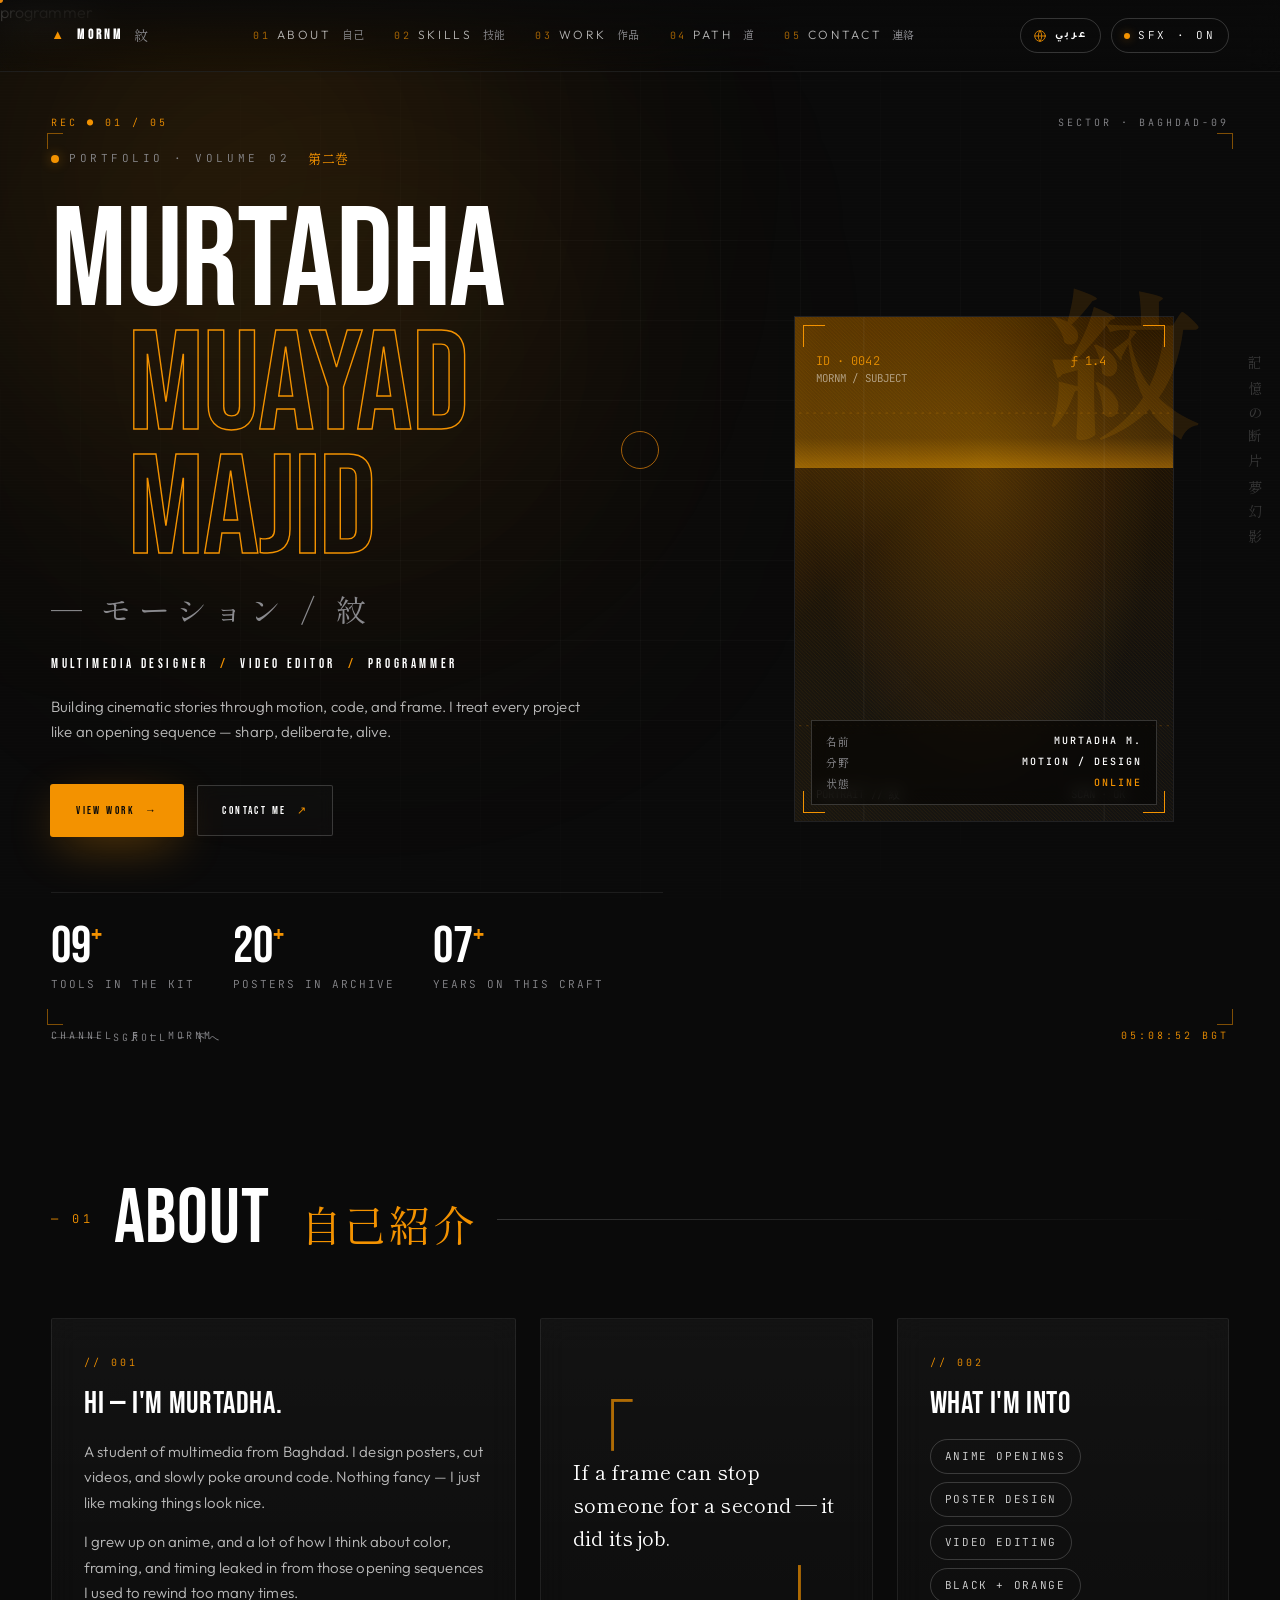
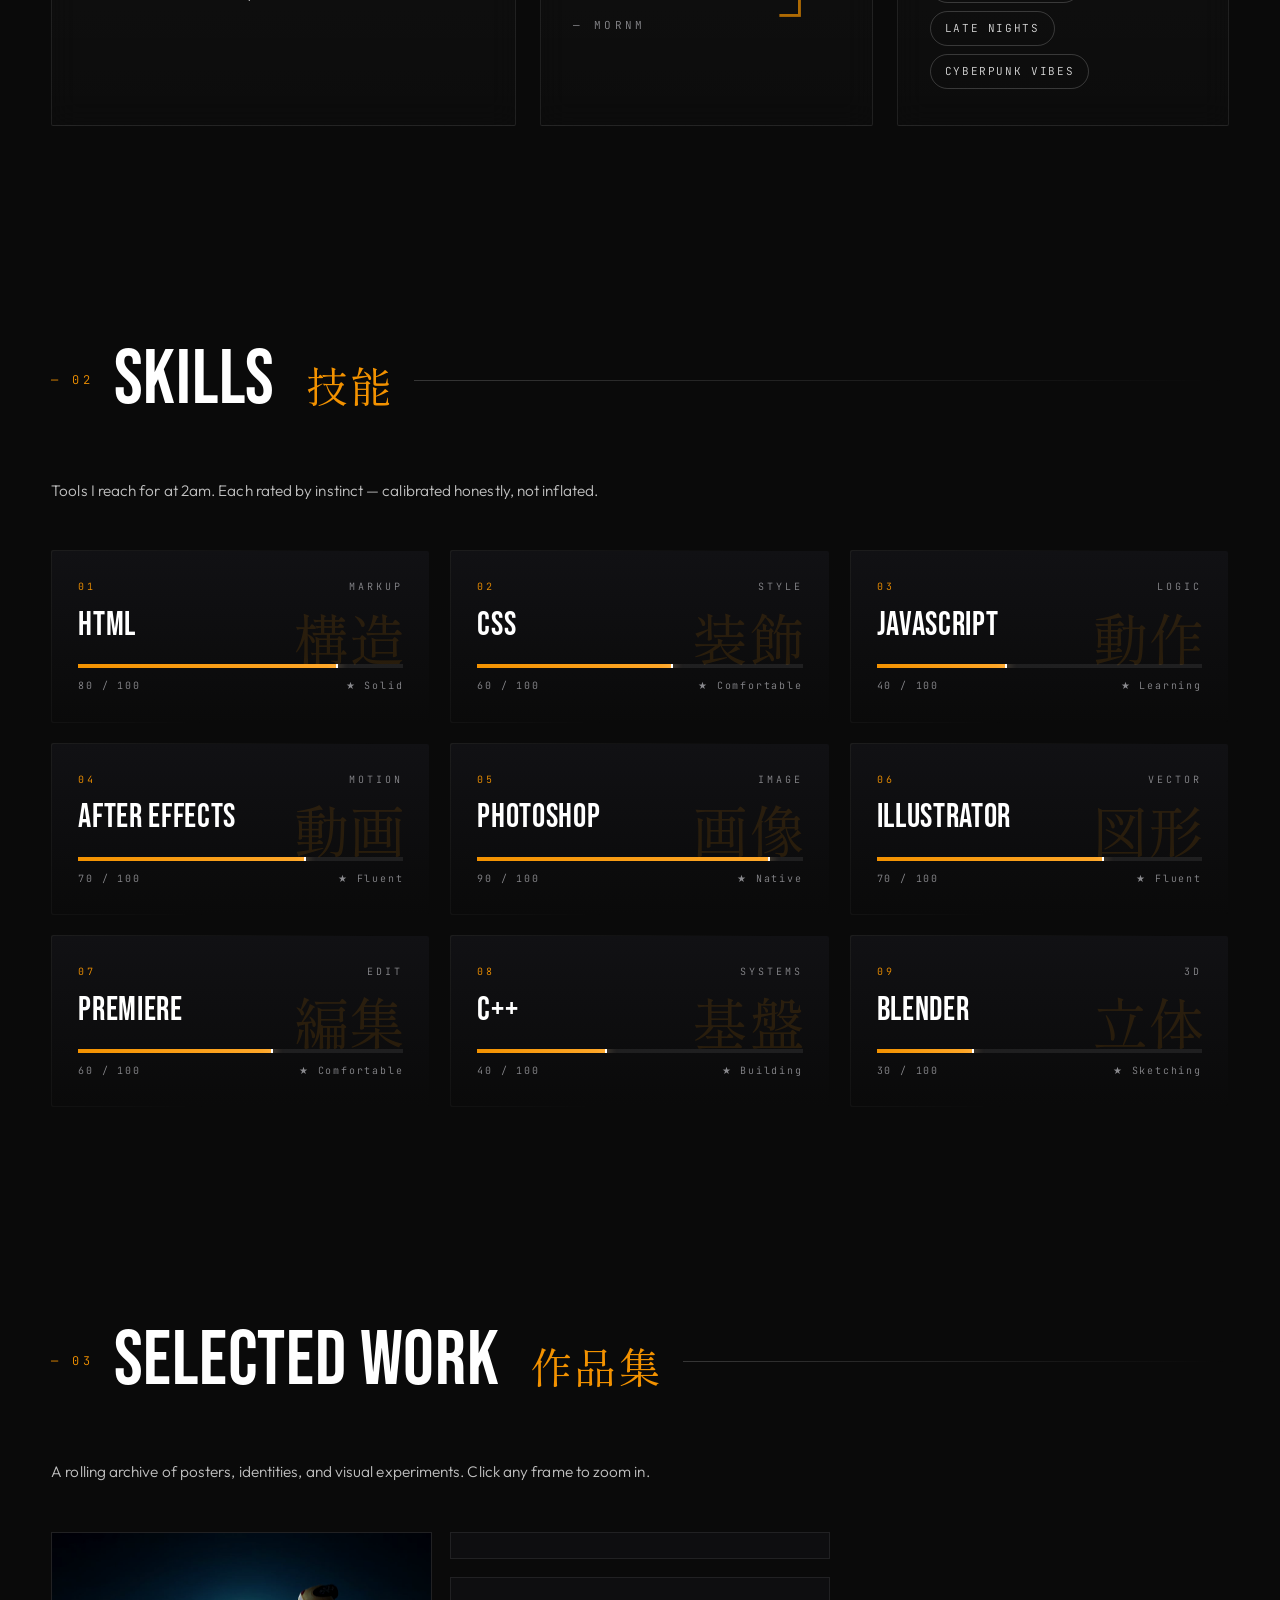
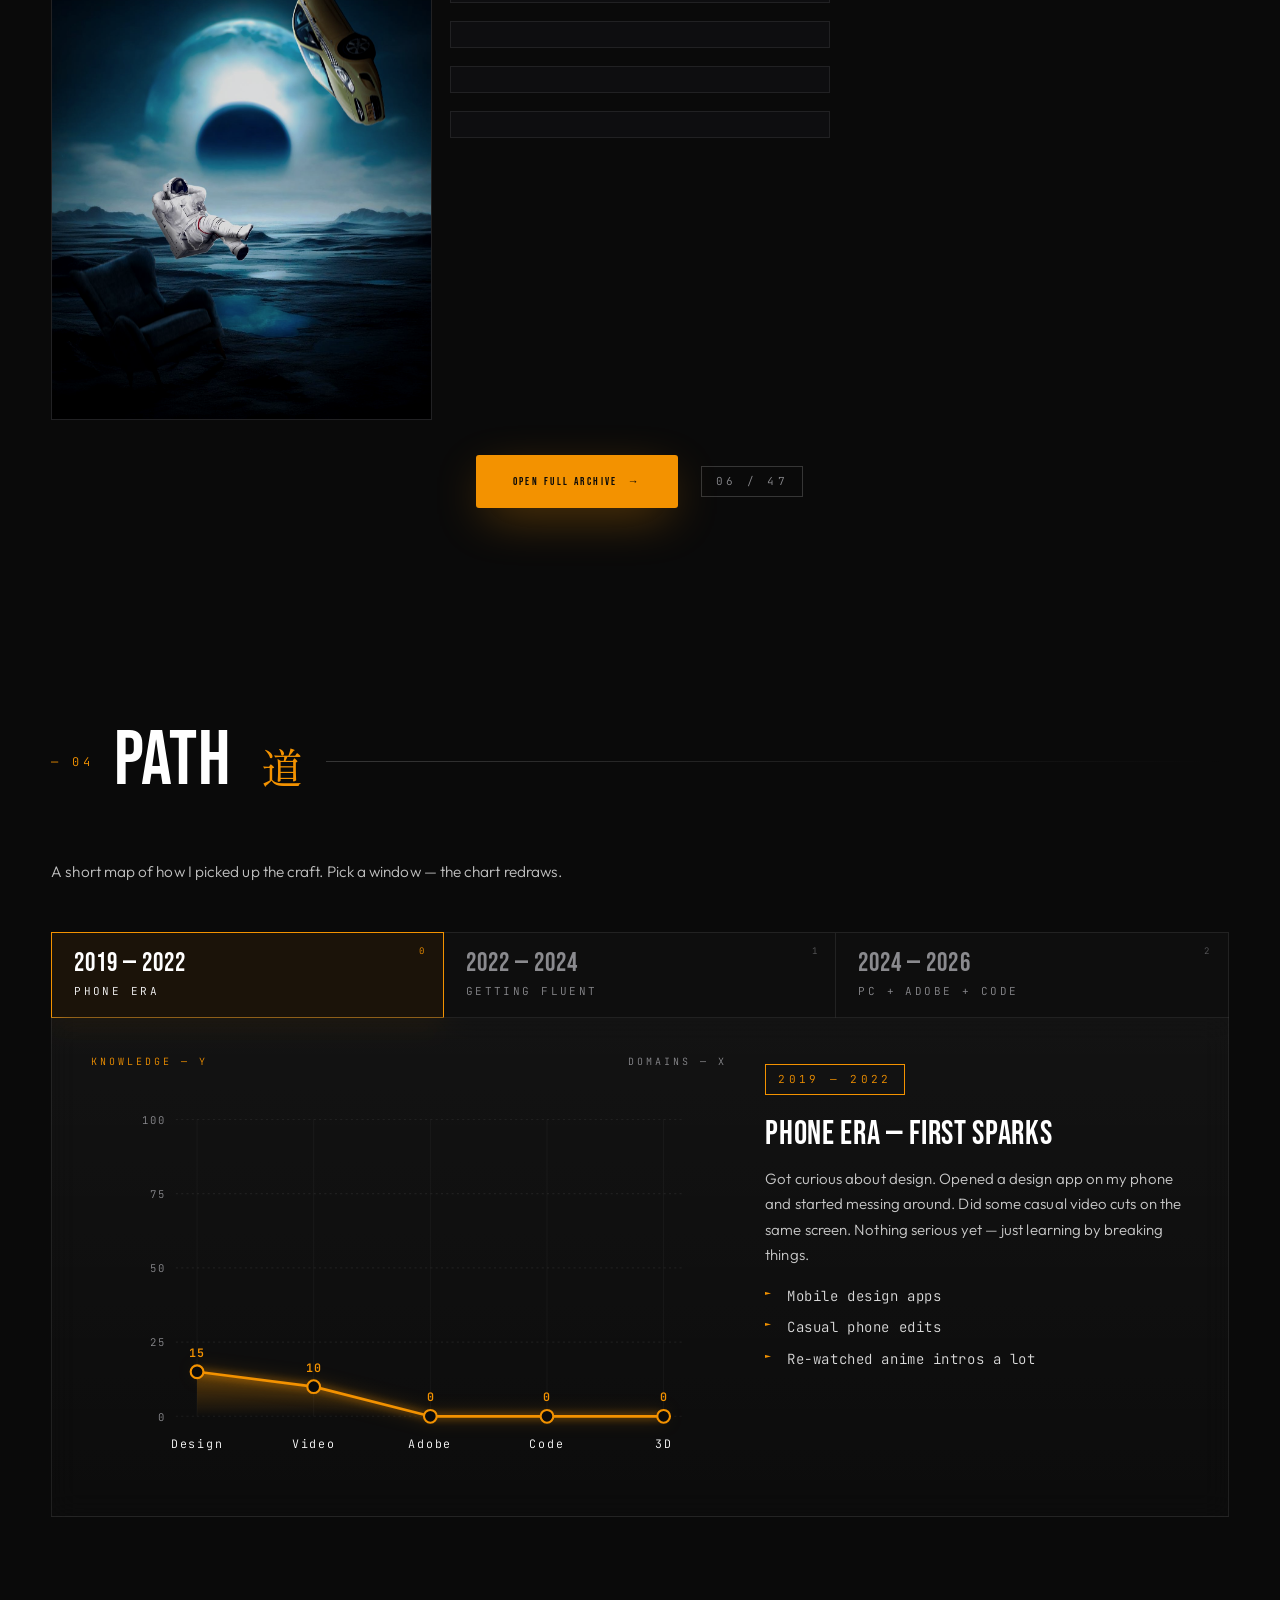
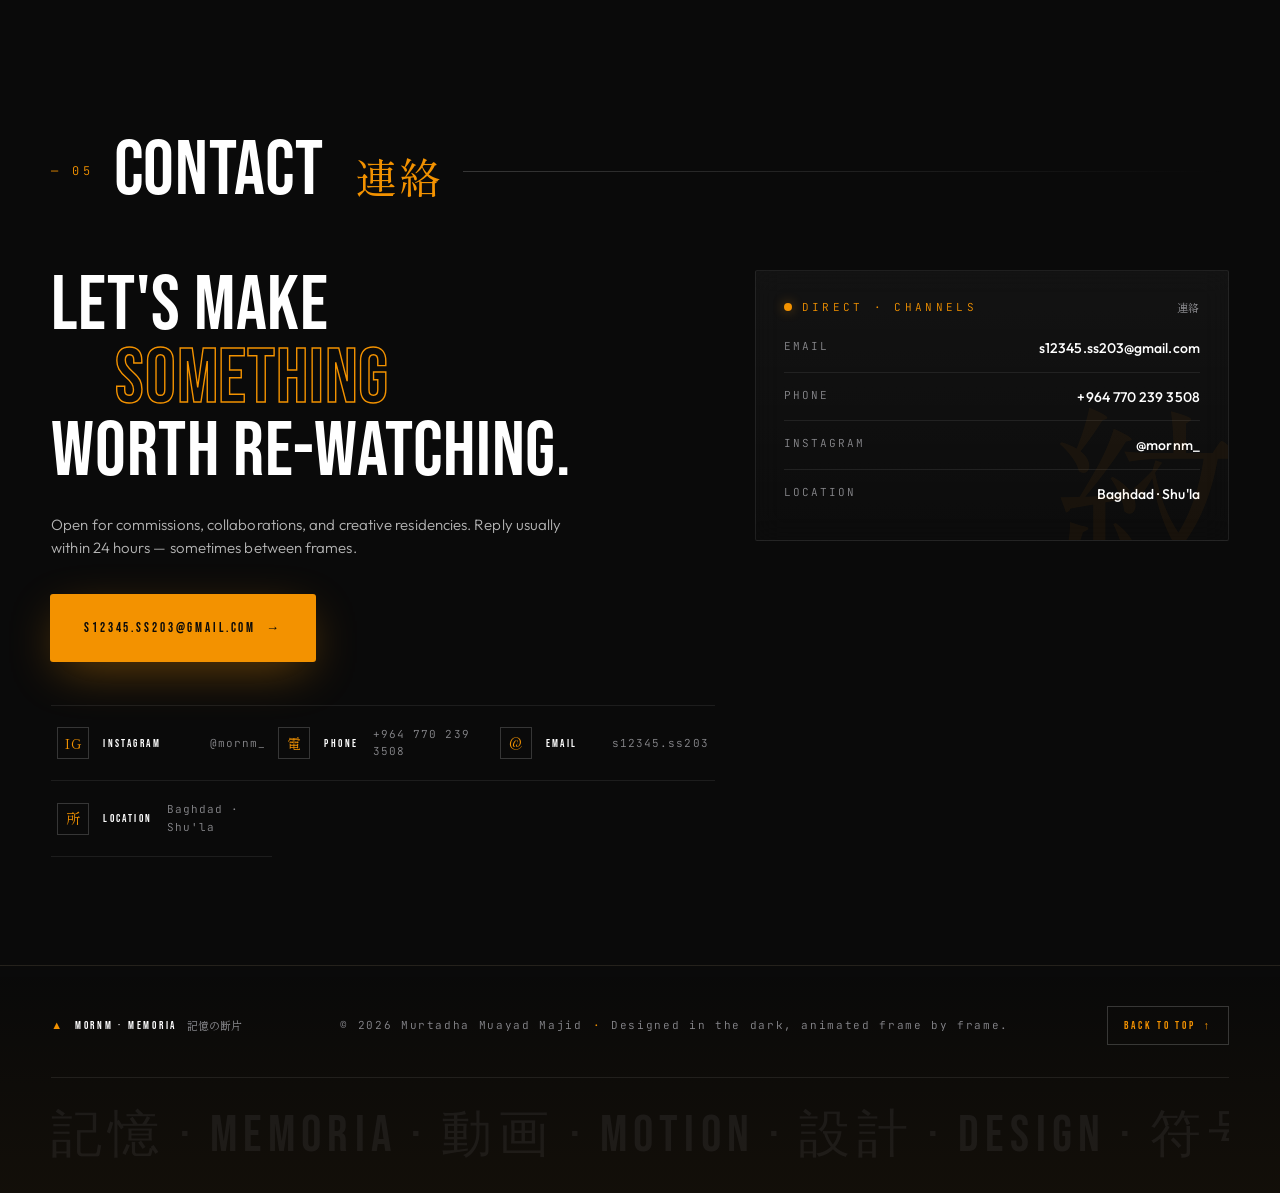
==== commit 6f665f33: "Add files via upload" ====
--- a/index.html
+++ b/index.html
@@ -3,14 +3,20 @@
 <head>
 <meta charset="UTF-8" />
 <meta name="viewport" content="width=device-width, initial-scale=1.0" />
-<title>MEMORIA — Murtadha M. Majid · Multimedia Designer</title>
-<meta name="description" content="Cinematic portfolio of Murtadha Muayad Majid — multimedia designer, video editor, and visual storyteller. MORNM · 紋. Baghdad-based." />
+<title>MEMORIA — Murtadha M. Majid · Multimedia Designer</title>programmer
+<meta name="description" content="Cinematic portfolio of Murtadha Muayad Majid — multimedia designer, video editor, and programmer. MORNM · 紋. Baghdad-based." />
 <meta name="author" content="Murtadha Muayad Majid" />
 <meta name="theme-color" content="#0A0A0A" />
 
 <!-- Favicon -->
 <link rel="icon" type="image/svg+xml" href="assets/favicon.svg" />
 <link rel="apple-touch-icon" href="assets/favicon.svg" />
+
+<!-- Preload above-the-fold portrait (smallest variant + responsive set) -->
+<link rel="preload" as="image"
+      href="assets/profile-480.jpg"
+      imagesrcset="assets/profile-480.jpg 480w, assets/profile.jpg 780w"
+      imagesizes="(max-width: 600px) 280px, 380px" />
 
 <!-- Open Graph -->
 <meta property="og:title" content="MEMORIA — Murtadha M. Majid · Multimedia Designer" />
@@ -126,9 +132,9 @@
       </h1>
 
       <p class="hero__role reveal" data-delay="0.55"
-         data-i18n-en="Multimedia Designer <span class='sep'>/</span> Video Editor <span class='sep'>/</span> Visual Storyteller"
+         data-i18n-en="Multimedia Designer <span class='sep'>/</span> Video Editor <span class='sep'>/</span> programmer"
          data-i18n-ar="مصمم وسائط <span class='sep'>/</span> مونتير فيديو <span class='sep'>/</span> صانع إطارات">
-        Multimedia Designer <span class="sep">/</span> Video Editor <span class="sep">/</span> Visual Storyteller
+        Multimedia Designer <span class="sep">/</span> Video Editor <span class="sep">/</span> programmer
       </p>
 
       <p class="hero__tagline reveal" data-delay="0.7"
@@ -171,7 +177,14 @@
         <div class="portrait__frame">
           <div class="portrait__bg"></div>
           <div class="portrait__figure" aria-hidden="true">
-            <img class="portrait__photo" src="assets/profile.jpg" alt="" onerror="this.style.display='none'" />
+            <img class="portrait__photo"
+                 src="assets/profile-480.jpg"
+                 srcset="assets/profile-480.jpg 480w, assets/profile.jpg 780w"
+                 sizes="(max-width: 600px) 280px, 380px"
+                 alt=""
+                 fetchpriority="high"
+                 decoding="async"
+                 onerror="this.style.display='none'" />
             <div class="portrait__duotone"></div>
             <svg class="portrait__hud-svg" viewBox="0 0 320 420" xmlns="http://www.w3.org/2000/svg" preserveAspectRatio="xMidYMid slice">
               <defs>
@@ -429,7 +442,11 @@
 
   <div class="gallery" id="gallery">
     <figure class="card card--featured" data-sfx-target>
-      <img src="assets/posts/p01.jpg" alt="MORNM poster — 01" loading="lazy" />
+      <img src="assets/posts/thumbs/p01.jpg"
+           srcset="assets/posts/thumbs/p01.jpg 600w, assets/posts/p01.jpg 1600w"
+           sizes="(max-width: 600px) 100vw, (max-width: 980px) 70vw, 60vw"
+           data-fullsrc="assets/posts/p01.jpg"
+           alt="MORNM poster — 01" loading="lazy" decoding="async" />
       <figcaption class="card__cap">
         <span class="card__tag" data-i18n-en="FEATURED · 主作" data-i18n-ar="مميز · 主作">FEATURED · 主作</span>
         <span class="card__id">PRJ // 001</span>
@@ -437,27 +454,47 @@
     </figure>
 
     <figure class="card" data-sfx-target>
-      <img src="assets/posts/p02.jpg" alt="Poster — 02" loading="lazy" />
+      <img src="assets/posts/thumbs/p02.jpg"
+           srcset="assets/posts/thumbs/p02.jpg 600w, assets/posts/p02.jpg 1600w"
+           sizes="(max-width: 600px) 100vw, (max-width: 980px) 50vw, 33vw"
+           data-fullsrc="assets/posts/p02.jpg"
+           alt="Poster — 02" loading="lazy" decoding="async" />
       <figcaption class="card__cap"><span class="card__id">PRJ // 002</span></figcaption>
     </figure>
 
     <figure class="card" data-sfx-target>
-      <img src="assets/posts/p03.png" alt="Poster — 03" loading="lazy" />
+      <img src="assets/posts/thumbs/p03.jpg"
+           srcset="assets/posts/thumbs/p03.jpg 600w, assets/posts/p03.png 1600w"
+           sizes="(max-width: 600px) 100vw, (max-width: 980px) 50vw, 33vw"
+           data-fullsrc="assets/posts/p03.png"
+           alt="Poster — 03" loading="lazy" decoding="async" />
       <figcaption class="card__cap"><span class="card__id">PRJ // 003</span></figcaption>
     </figure>
 
     <figure class="card" data-sfx-target>
-      <img src="assets/posts/p04.png" alt="Poster — 04" loading="lazy" />
+      <img src="assets/posts/thumbs/p04.jpg"
+           srcset="assets/posts/thumbs/p04.jpg 600w, assets/posts/p04.png 1600w"
+           sizes="(max-width: 600px) 100vw, (max-width: 980px) 50vw, 33vw"
+           data-fullsrc="assets/posts/p04.png"
+           alt="Poster — 04" loading="lazy" decoding="async" />
       <figcaption class="card__cap"><span class="card__id">PRJ // 004</span></figcaption>
     </figure>
 
     <figure class="card" data-sfx-target>
-      <img src="assets/posts/p05.jpg" alt="Poster — 05" loading="lazy" />
+      <img src="assets/posts/thumbs/p05.jpg"
+           srcset="assets/posts/thumbs/p05.jpg 600w, assets/posts/p05.jpg 1600w"
+           sizes="(max-width: 600px) 100vw, (max-width: 980px) 50vw, 33vw"
+           data-fullsrc="assets/posts/p05.jpg"
+           alt="Poster — 05" loading="lazy" decoding="async" />
       <figcaption class="card__cap"><span class="card__id">PRJ // 005</span></figcaption>
     </figure>
 
     <figure class="card" data-sfx-target>
-      <img src="assets/posts/p06.jpg" alt="Poster — 06" loading="lazy" />
+      <img src="assets/posts/thumbs/p06.jpg"
+           srcset="assets/posts/thumbs/p06.jpg 600w, assets/posts/p06.jpg 1600w"
+           sizes="(max-width: 600px) 100vw, (max-width: 980px) 50vw, 33vw"
+           data-fullsrc="assets/posts/p06.jpg"
+           alt="Poster — 06" loading="lazy" decoding="async" />
       <figcaption class="card__cap"><span class="card__id">PRJ // 006</span></figcaption>
     </figure>
   </div>
--- a/styles.css
+++ b/styles.css
@@ -334,8 +334,26 @@
 .nav__links a:hover{ color: var(--c-fg); }
 .nav__links a:hover em{ color: var(--c-accent); }
 .nav__links a:hover::after{ left: 0; right: 0; }
-.nav__links a.is-active{ color: var(--c-fg); }
-.nav__links a.is-active::after{ left:0; right:0; }
+
+/* Active section — clearly highlighted */
+.nav__links a.is-active{
+  color: var(--c-accent);
+  text-shadow: 0 0 12px rgba(243, 146, 0, 0.45);
+}
+.nav__links a.is-active i{
+  color: var(--c-fg);
+  opacity: 1;
+}
+.nav__links a.is-active em{
+  color: var(--c-accent);
+  opacity: 1;
+}
+.nav__links a.is-active::after{
+  left: 0; right: 0;
+  height: 2px;
+  background: var(--c-accent);
+  box-shadow: 0 0 12px var(--c-glow), 0 0 4px var(--c-accent);
+}
 
 .nav__right{
   display: inline-flex; align-items: center; gap: 10px;
@@ -1606,25 +1624,50 @@
   .skill__name{ font-size: clamp(26px, 7vw, 32px); }
   .skill__jp{ font-size: 44px; right: 18px; }
 
-  /* PATH — tabs stack, body single column */
-  .path__tabs{ flex-direction: column; gap: 0; }
+  /* PATH — tabs stay horizontal but compact, body single column */
+  .path__tabs{
+    flex-direction: row;
+    flex-wrap: nowrap;
+    gap: 0;
+  }
   .path__tab{
-    flex: 1 1 auto;
-    padding: 14px 18px;
-    border-bottom: 1px solid var(--c-line);
+    flex: 1 1 0;
+    min-width: 0;
+    padding: 10px 8px;
+    text-align: center;
+    align-items: center;
+    border-bottom: 0;
+    gap: 2px;
   }
   .path__tab + .path__tab{
-    border-left: 1px solid var(--c-line);
-    border-top: 0;
+    border-left: 0;
+    border-top: 1px solid var(--c-line);
   }
   html[dir="rtl"] .path__tab + .path__tab{
-    border-right: 1px solid var(--c-line);
-    border-left: 1px solid var(--c-line);
+    border-right: 0;
+    border-left: 0;
+    border-top: 1px solid var(--c-line);
   }
   .path__tab::before{ display: none; }
-  .path__tab-year{ font-size: 20px; }
-  .path__tab-label{ font-size: 10px; letter-spacing: 0.18em; }
-  .path__body{ padding: 24px 18px; gap: 28px; }
+  .path__tab-year{
+    font-size: 14px;
+    letter-spacing: 0.02em;
+    line-height: 1.1;
+    white-space: nowrap;
+  }
+  .path__tab-label{
+    font-size: 8px;
+    letter-spacing: 0.1em;
+    white-space: nowrap;
+    overflow: hidden;
+    text-overflow: ellipsis;
+    max-width: 100%;
+    opacity: 0.7;
+  }
+  .path__body{ padding: 20px 16px; gap: 20px; }
+  .path__chart-head{ display: none; }
+  .path__desc{ padding: 0; }
+  .path__desc-bullets{ gap: 8px; }
   .path__chart-head{ font-size: 9px; letter-spacing: 0.2em; }
   /* Bigger SVG text so labels stay readable when scaled down */
   .path__ylabels text{ font-size: 14px; }
@@ -1712,6 +1755,12 @@
   .nav__brand-text{ display: none; }
   .nav__lang-text{ display: none; }
   .nav__lang{ padding: 7px 9px; }
+
+  /* Path tabs: hide label sub-text, year only, super compact */
+  .path__tab-label{ display: none; }
+  .path__tab{ padding: 12px 6px; }
+  .path__tab-year{ font-size: 13px; }
+  .path__body{ padding: 16px 12px; }
 }
 
 /* Touch devices — keep tile strip and card captions visible */
@@ -2013,6 +2062,56 @@
   color: var(--c-muted);
 }
 .gallery__count #visibleCount{ color: var(--c-accent); }
+
+/* ============================================================
+   IMAGE LOADING — skeleton placeholder + fade-in
+   ============================================================ */
+.card,
+.tile{
+  position: relative;
+  isolation: isolate; /* keep ::before below img but above bg */
+}
+.card::before,
+.tile::before{
+  content: "";
+  position: absolute; inset: 0;
+  background: linear-gradient(110deg, #131316 0%, #131316 30%, #1f1308 50%, #131316 70%, #131316 100%);
+  background-size: 220% 100%;
+  background-position: 200% 0;
+  animation: shimmer 1.8s linear infinite;
+  z-index: 0;
+  opacity: 1;
+  transition: opacity 0.55s ease 0.15s;
+  pointer-events: none;
+}
+.card.is-loaded::before,
+.tile.is-loaded::before{
+  opacity: 0;
+  animation: none;
+}
+@keyframes shimmer{
+  0%   { background-position: 200% 0; }
+  100% { background-position: -200% 0; }
+}
+.card > img,
+.tile > img{
+  position: relative;
+  z-index: 1;
+  opacity: 0;
+  transition: opacity 0.6s ease, filter 0.5s var(--easing), transform 0.8s var(--easing);
+}
+.card > img.is-loaded,
+.tile > img.is-loaded{
+  opacity: 1;
+}
+/* portrait photo also fades in */
+.portrait__photo{
+  opacity: 0;
+  transition: opacity 0.7s ease;
+}
+.portrait__photo.is-loaded{
+  opacity: 1;
+}
 
 /* ============================================================
    ACCESSIBILITY — keyboard focus
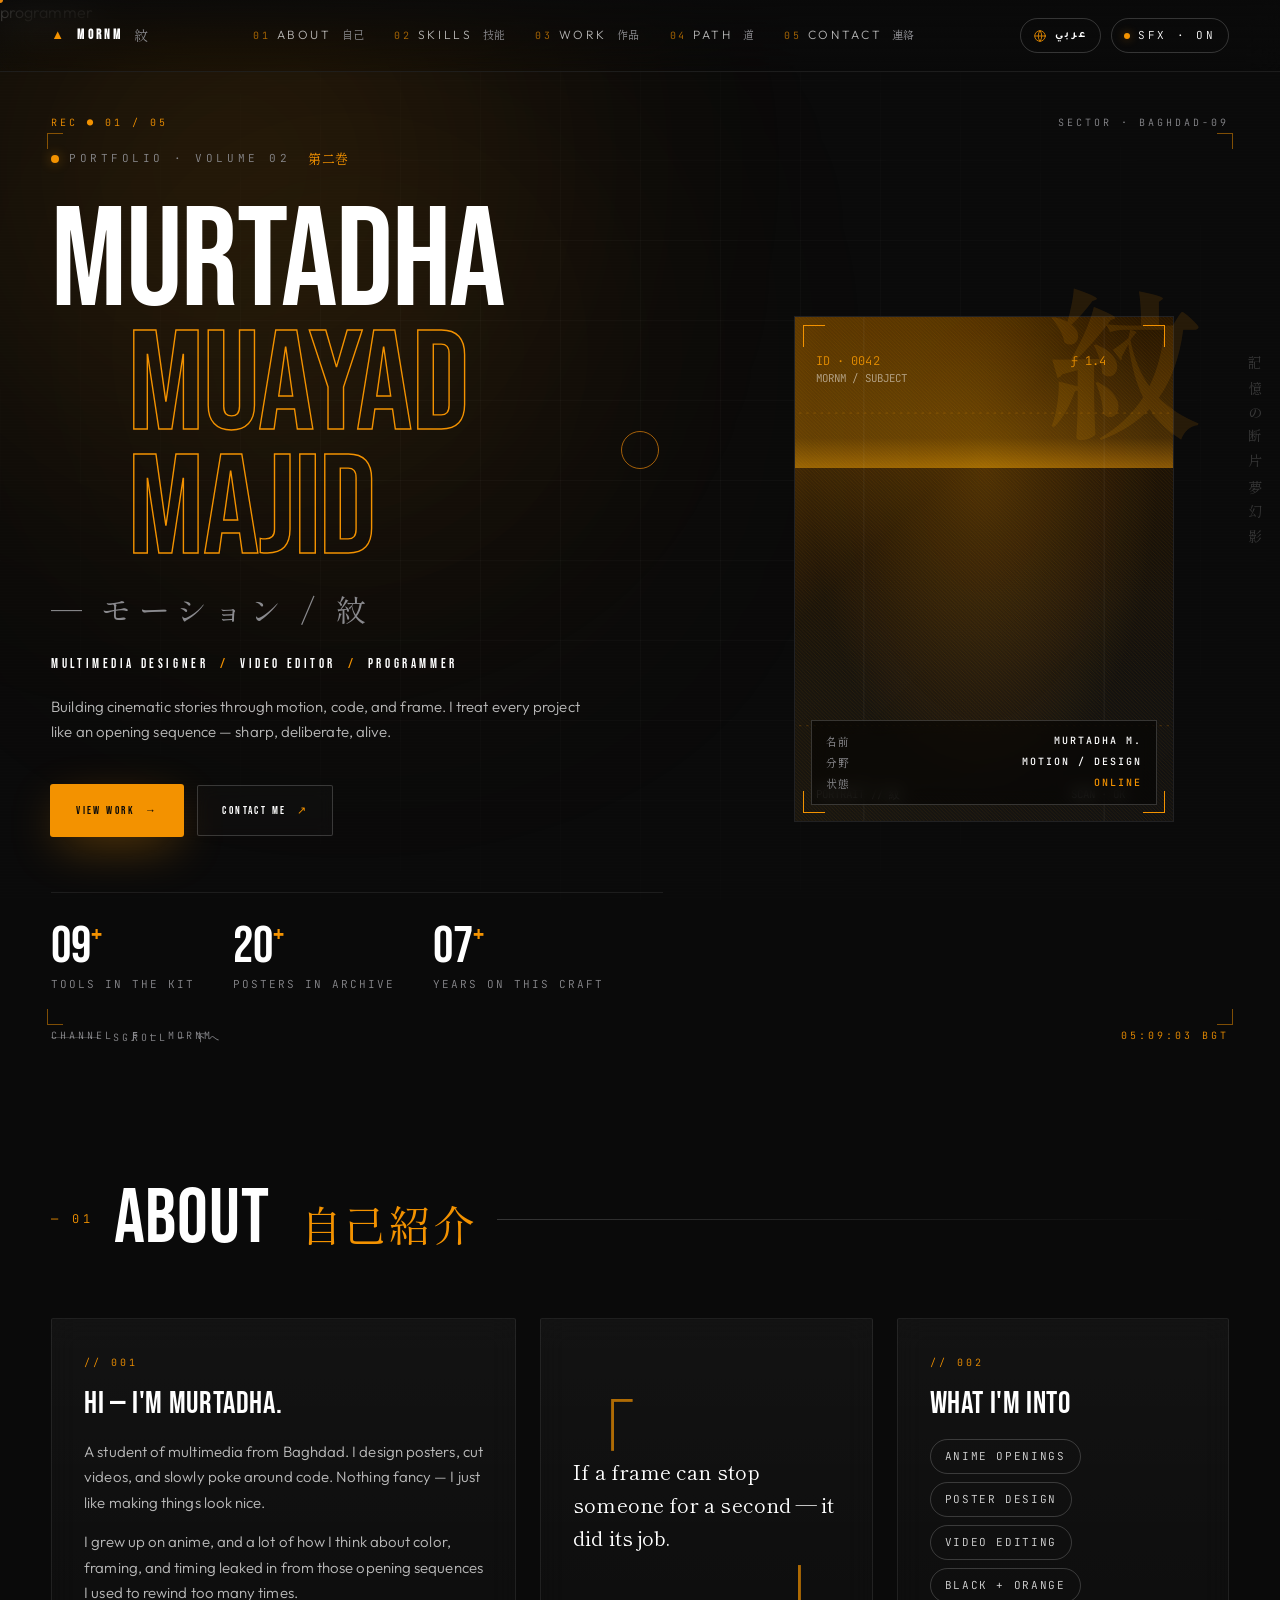
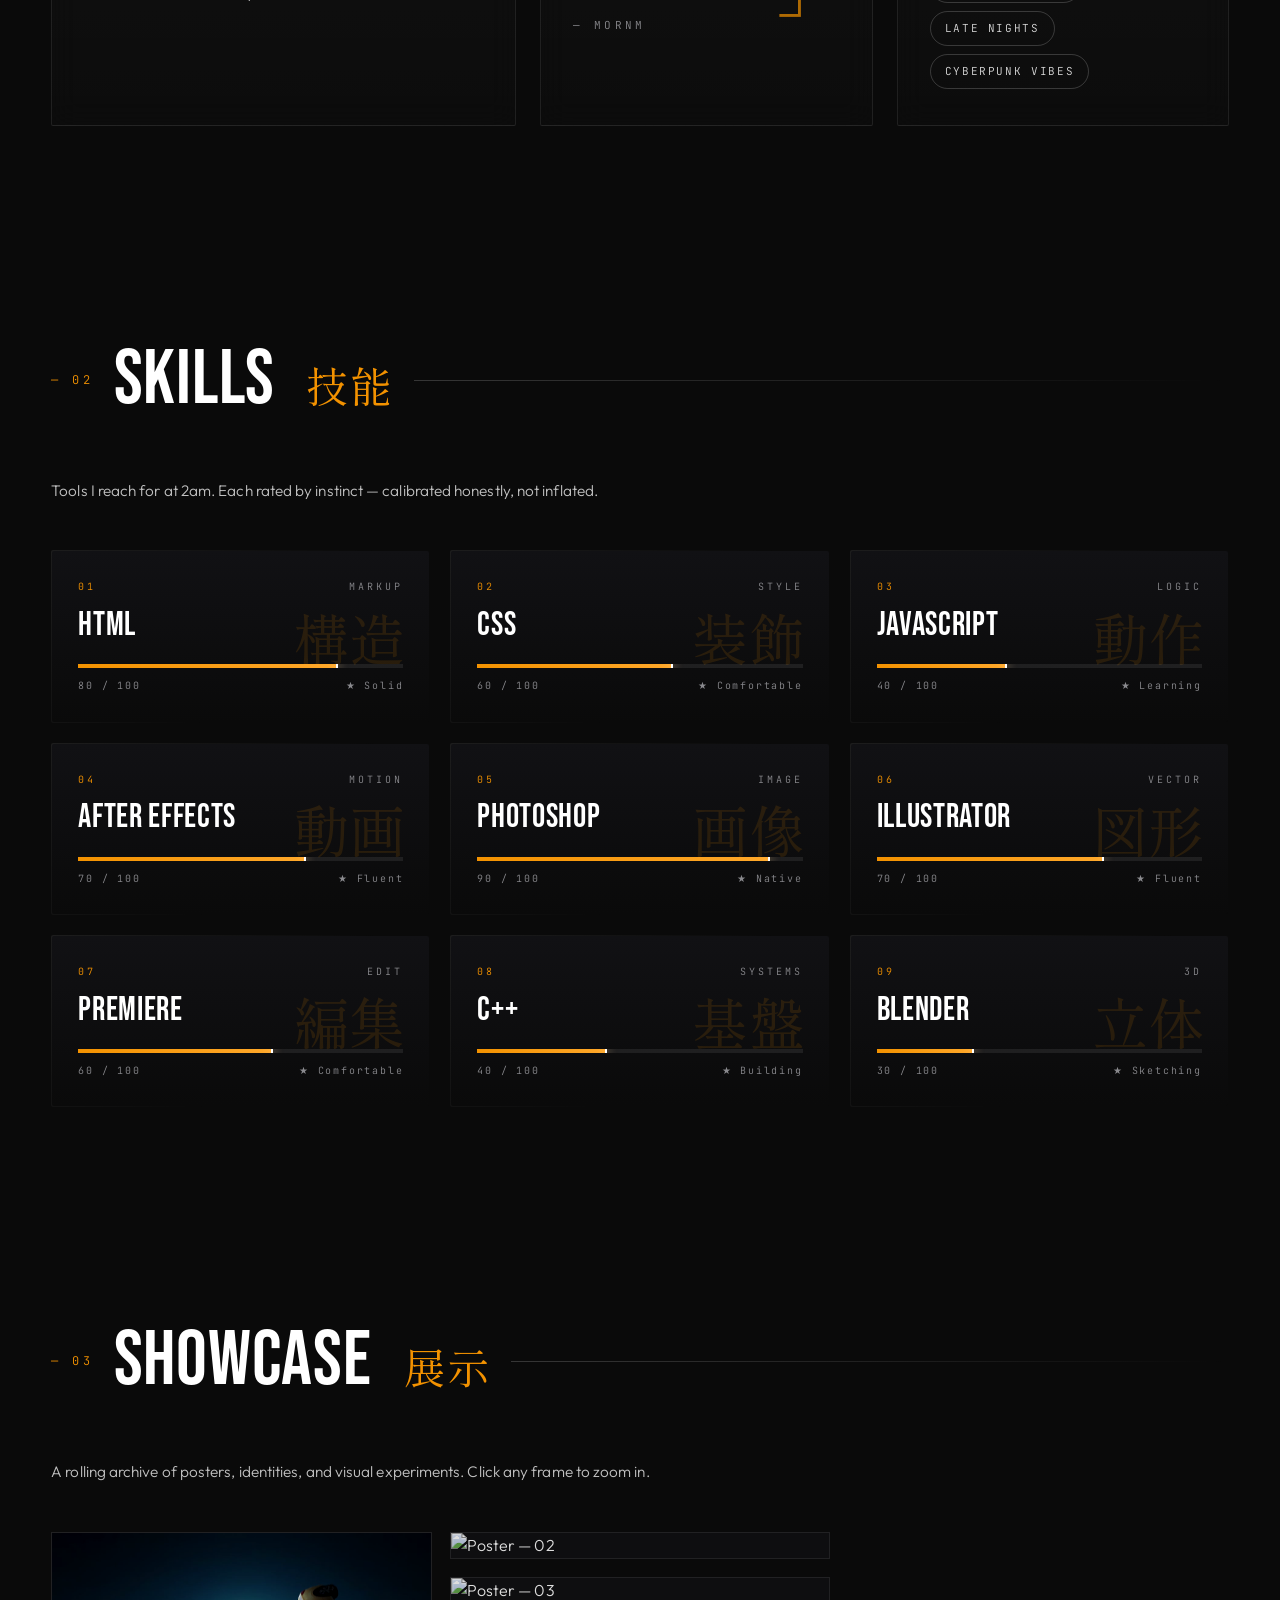
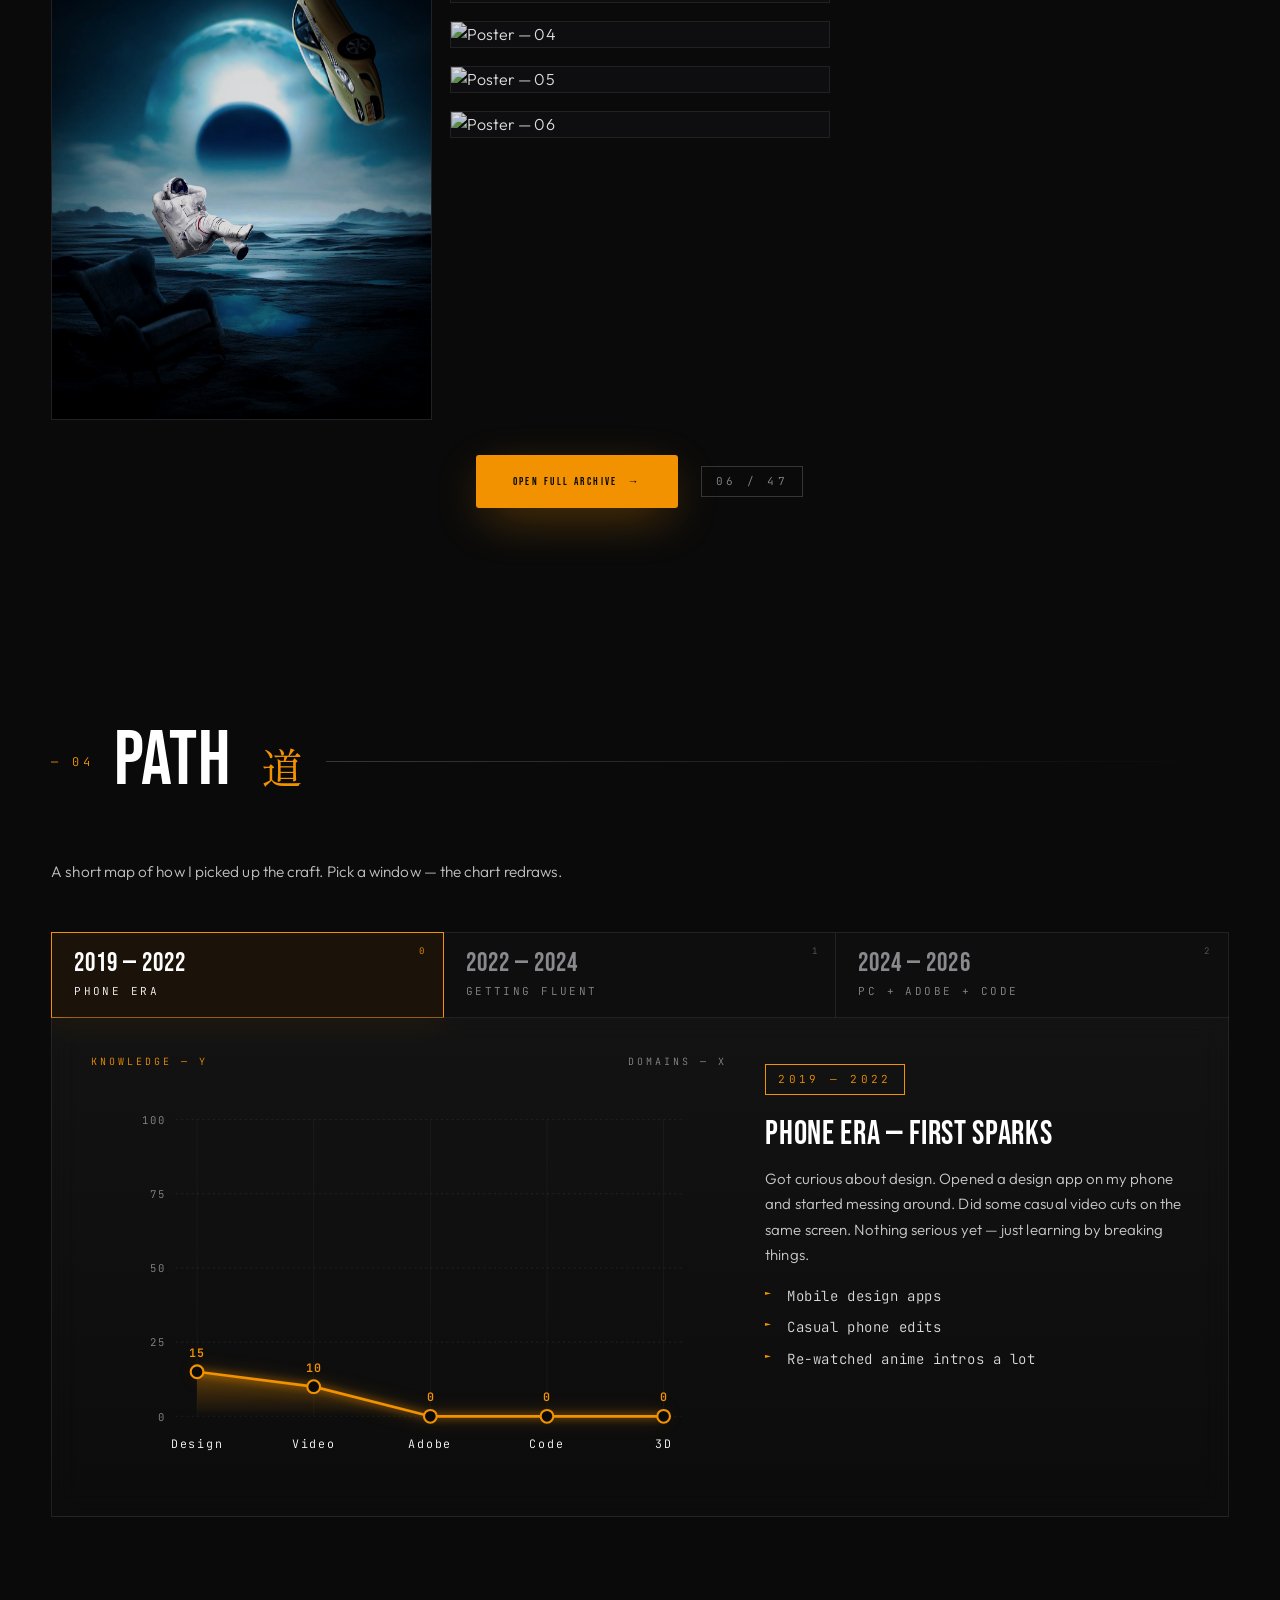
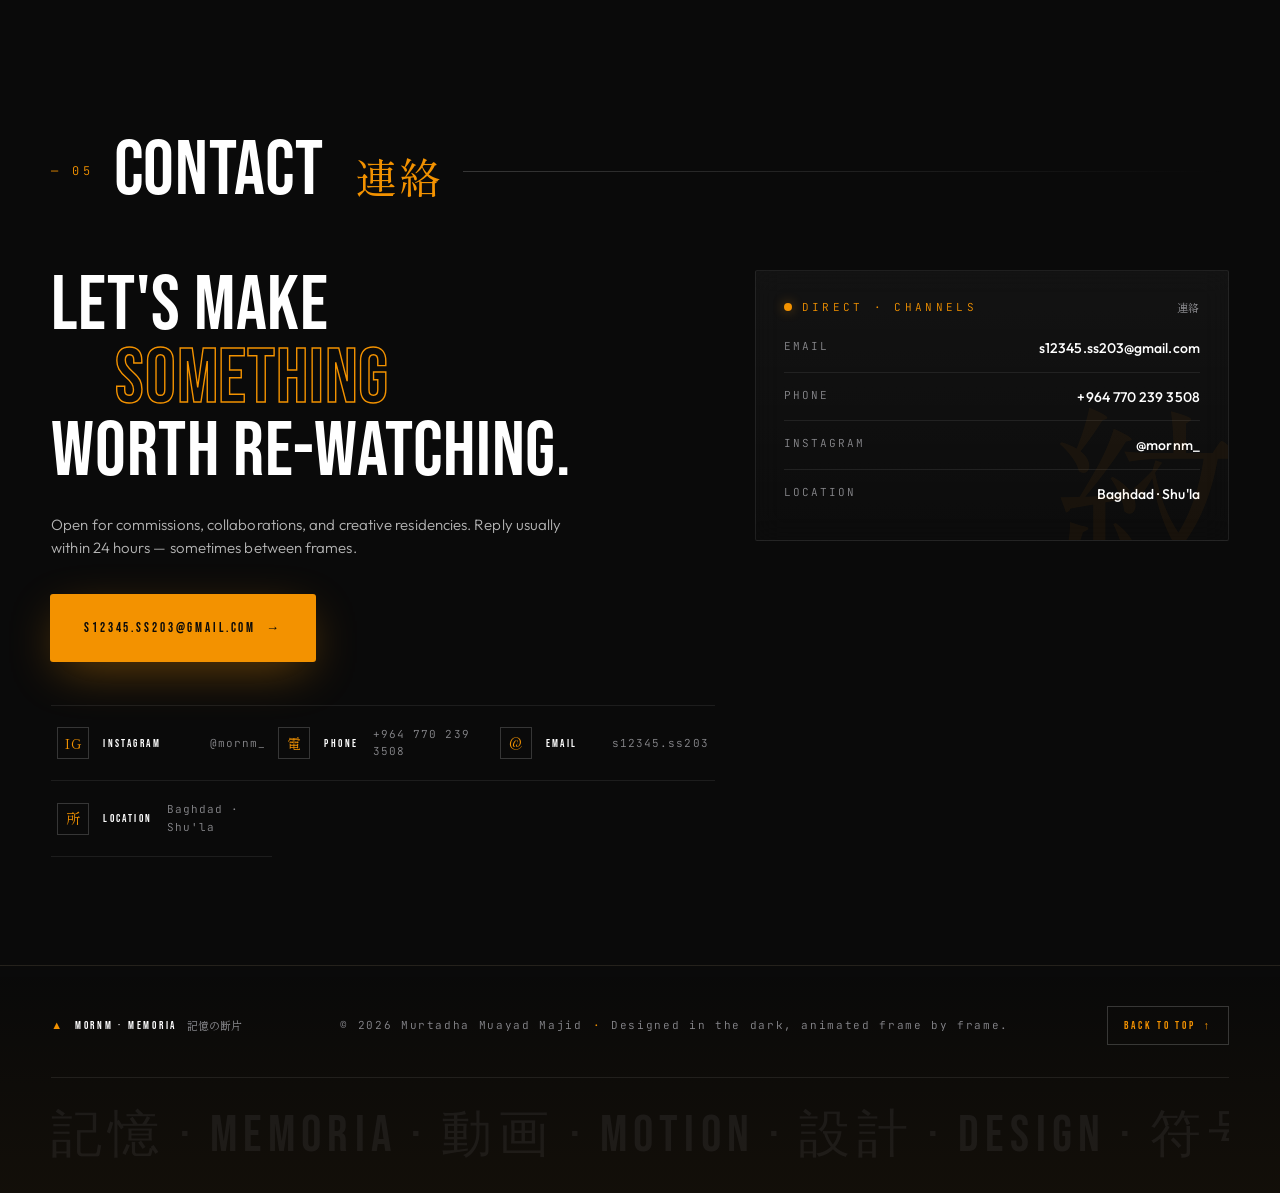
==== commit 87c9a207: "Add files via upload" ====
--- a/index.html
+++ b/index.html
@@ -429,7 +429,7 @@
   <header class="section__head">
     <span class="section__no">— 03</span>
     <h2 class="section__title">
-      <span data-i18n-en="Selected work" data-i18n-ar="مختارات">Selected work</span> <em>作品集</em>
+      <span data-i18n-en="Showcase" data-i18n-ar="العرض">Showcase</span> <em>展示</em>
     </h2>
     <span class="section__line"></span>
   </header>
--- a/styles.css
+++ b/styles.css
@@ -90,17 +90,6 @@
   font-family: var(--ff-ar-body);
   letter-spacing: 0.04em;
 }
-html[lang="ar"] .skill__meta,
-html[lang="ar"] .contact__panel-list strong,
-html[lang="ar"] .stat__num,
-html[lang="ar"] .tl-year,
-html[lang="ar"] .hud__tag,
-html[lang="ar"] .card__id,
-html[lang="ar"] .card__tag,
-html[lang="ar"] .nav__brand{
-  /* keep latin/mono fonts even in AR mode for IDs and numbers */
-}
-
 /* Flip directional elements on RTL */
 html[dir="rtl"] .btn__arrow,
 html[dir="rtl"] .project__btn .arr{
@@ -1099,9 +1088,10 @@
   background: linear-gradient(180deg, transparent, var(--c-line-strong) 8%, var(--c-line-strong) 92%, transparent);
   transform: translateX(-50%);
 }
-@media (max-width: 800px){ .timeline__rail{ left: 20px; } }
-html[dir="rtl"] .timeline__rail{ }
-html[dir="rtl"] @media (max-width: 800px){ .timeline__rail{ left: auto; right: 20px; } }
+@media (max-width: 800px){
+  .timeline__rail{ left: 20px; }
+  html[dir="rtl"] .timeline__rail{ left: auto; right: 20px; }
+}
 
 .tl-item{
   position: relative;
@@ -2093,24 +2083,17 @@
   0%   { background-position: 200% 0; }
   100% { background-position: -200% 0; }
 }
+/* Images always render natively — no opacity tricks that can hide them.
+   The ::before shimmer below sits underneath and fades when load fires. */
 .card > img,
 .tile > img{
   position: relative;
   z-index: 1;
-  opacity: 0;
-  transition: opacity 0.6s ease, filter 0.5s var(--easing), transform 0.8s var(--easing);
-}
-.card > img.is-loaded,
-.tile > img.is-loaded{
-  opacity: 1;
-}
-/* portrait photo also fades in */
+  transition: filter 0.5s var(--easing), transform 0.8s var(--easing);
+}
+/* Portrait photo — render natively, no opacity tricks */
 .portrait__photo{
-  opacity: 0;
-  transition: opacity 0.7s ease;
-}
-.portrait__photo.is-loaded{
-  opacity: 1;
+  transition: filter 0.5s var(--easing);
 }
 
 /* ============================================================
@@ -2148,10 +2131,6 @@
 /* ============================================================
    ARCHIVE PAGE (posters.html)
    ============================================================ */
-body.page-archive{
-  /* archive page tweaks if needed */
-}
-
 .archive-hero{
   position: relative;
   z-index: 2;
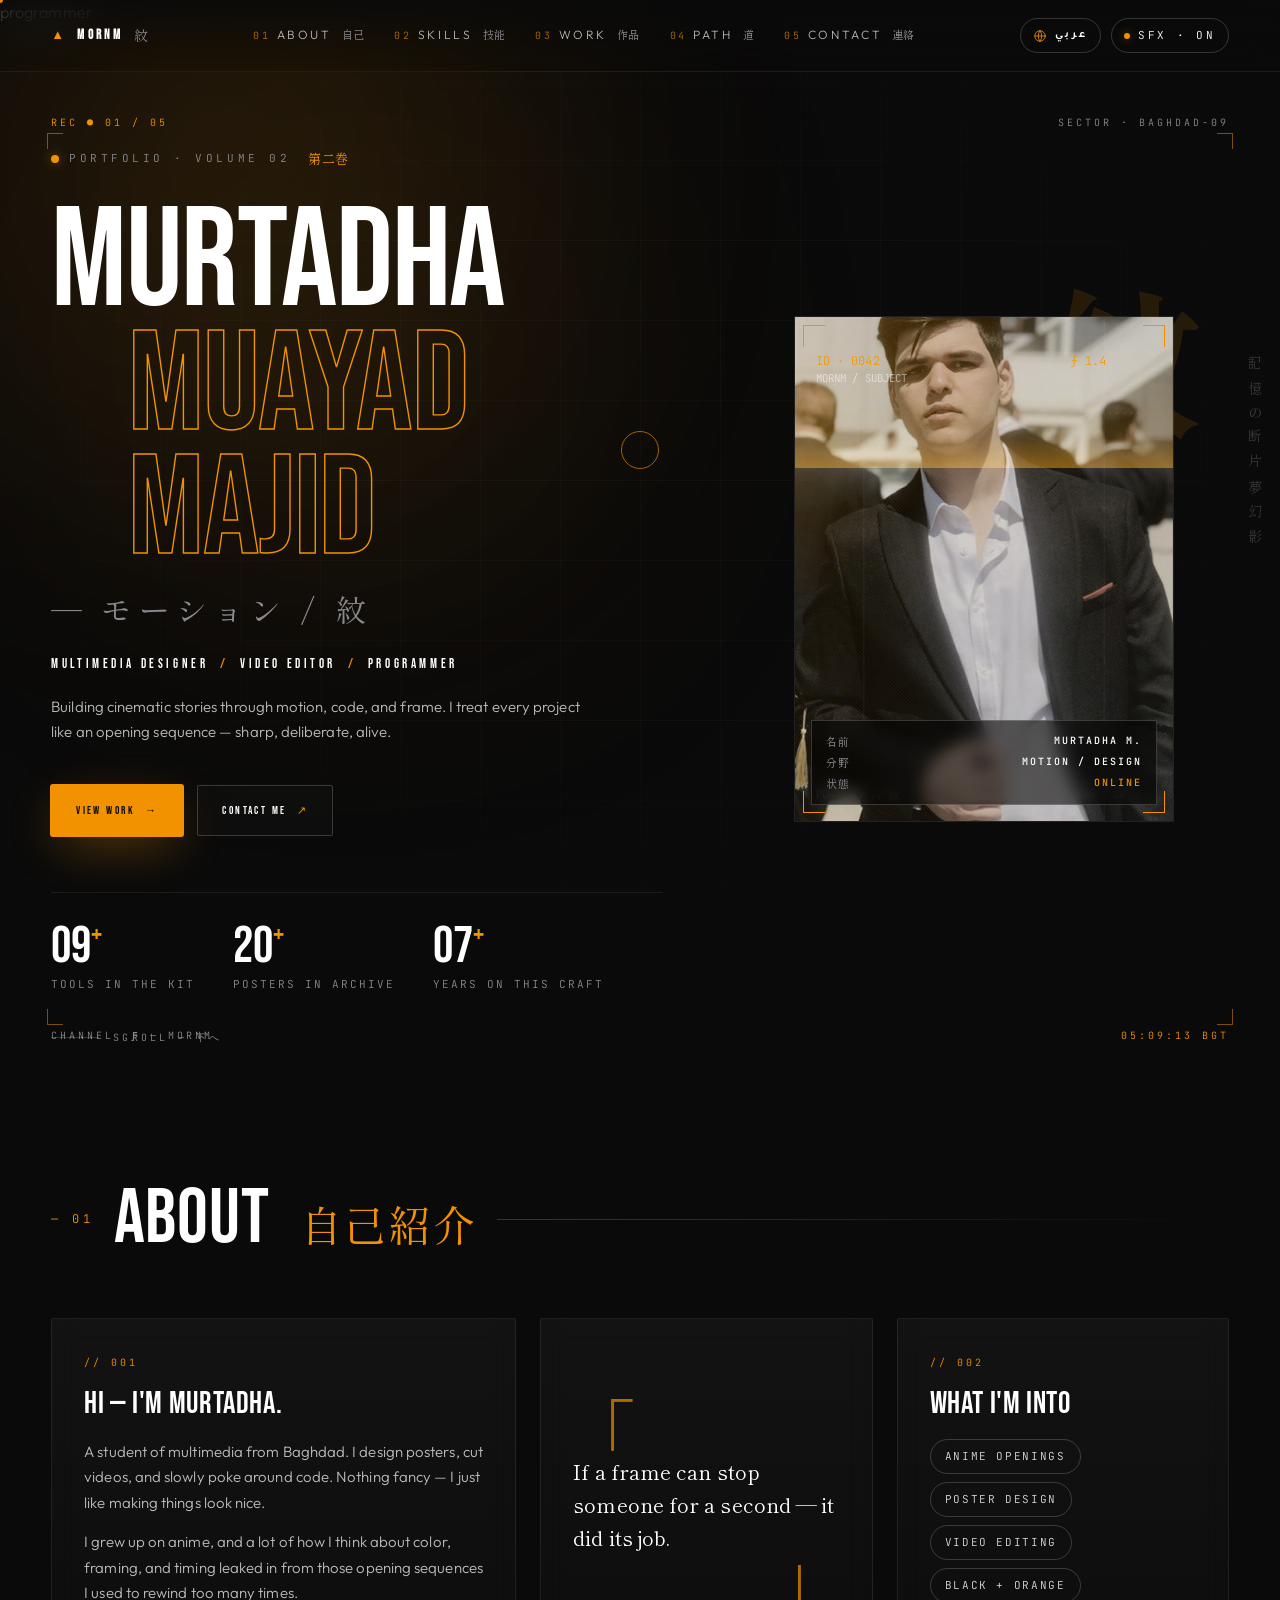
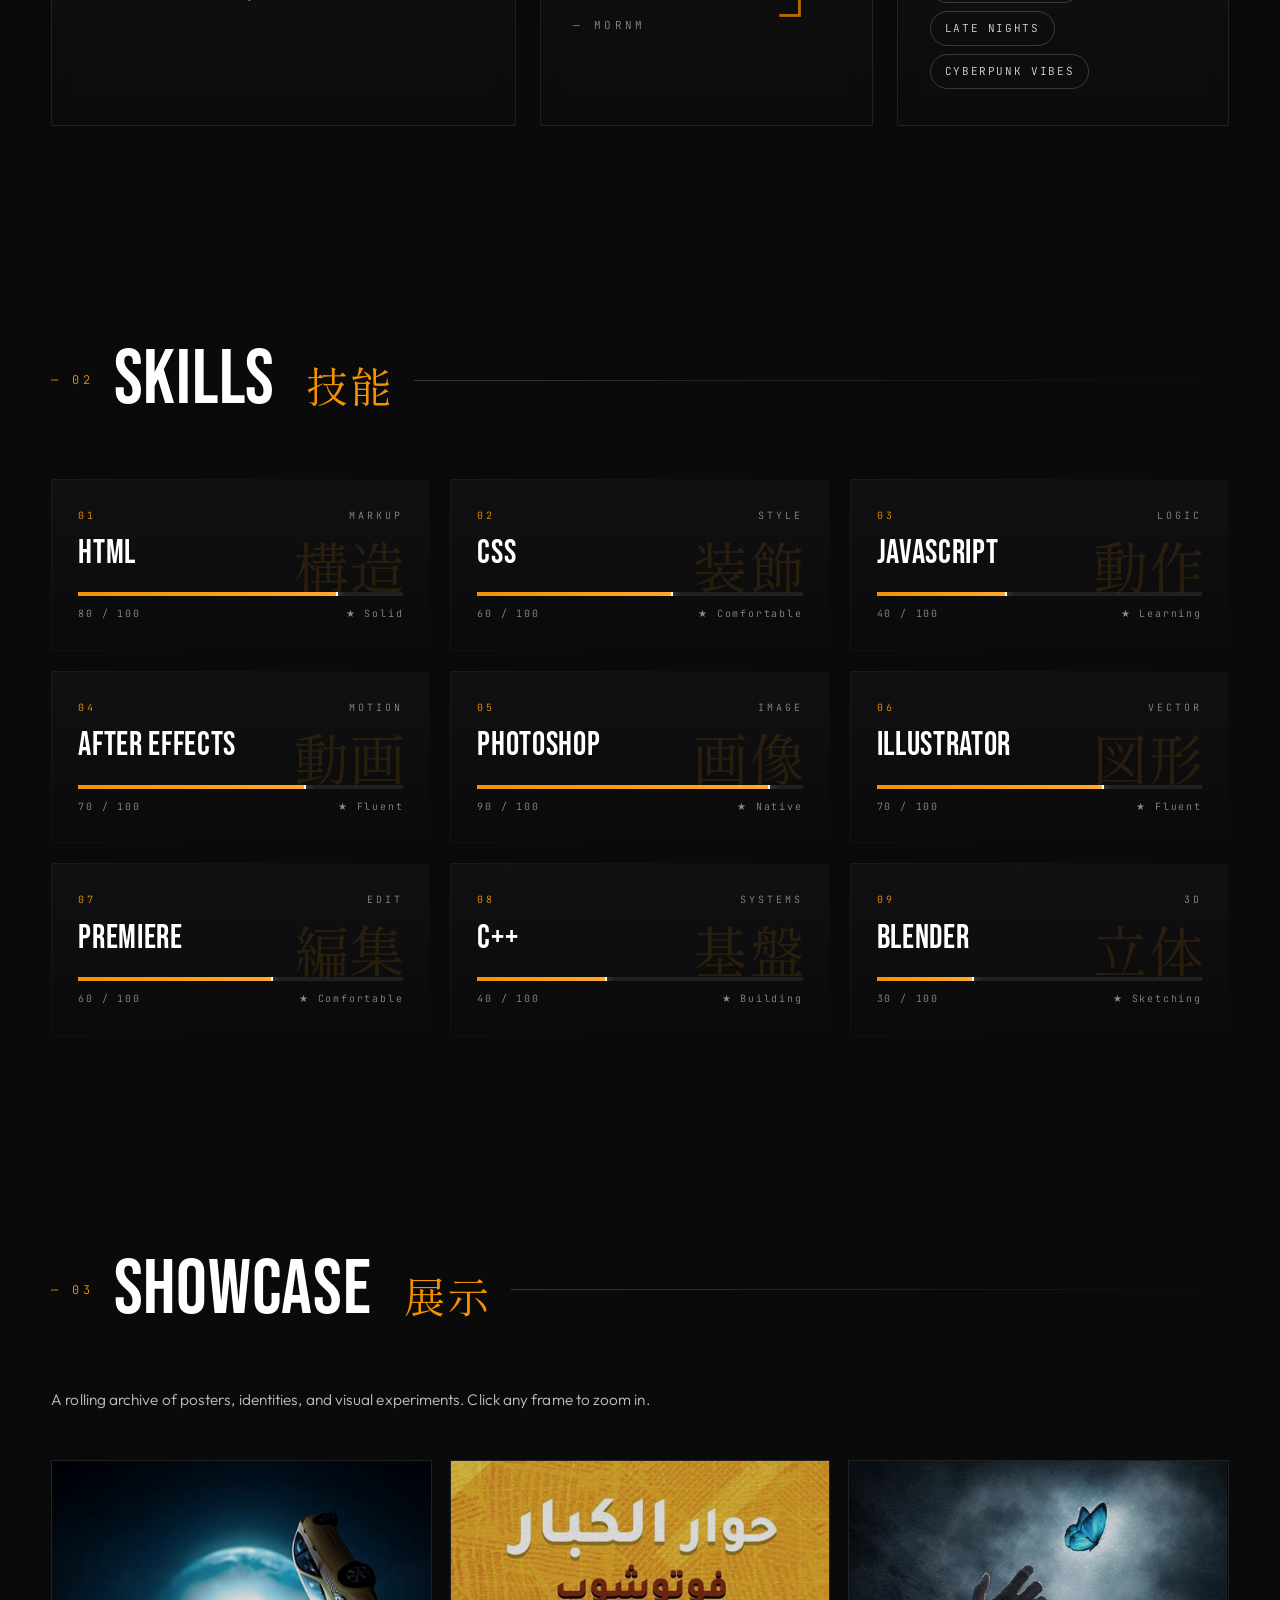
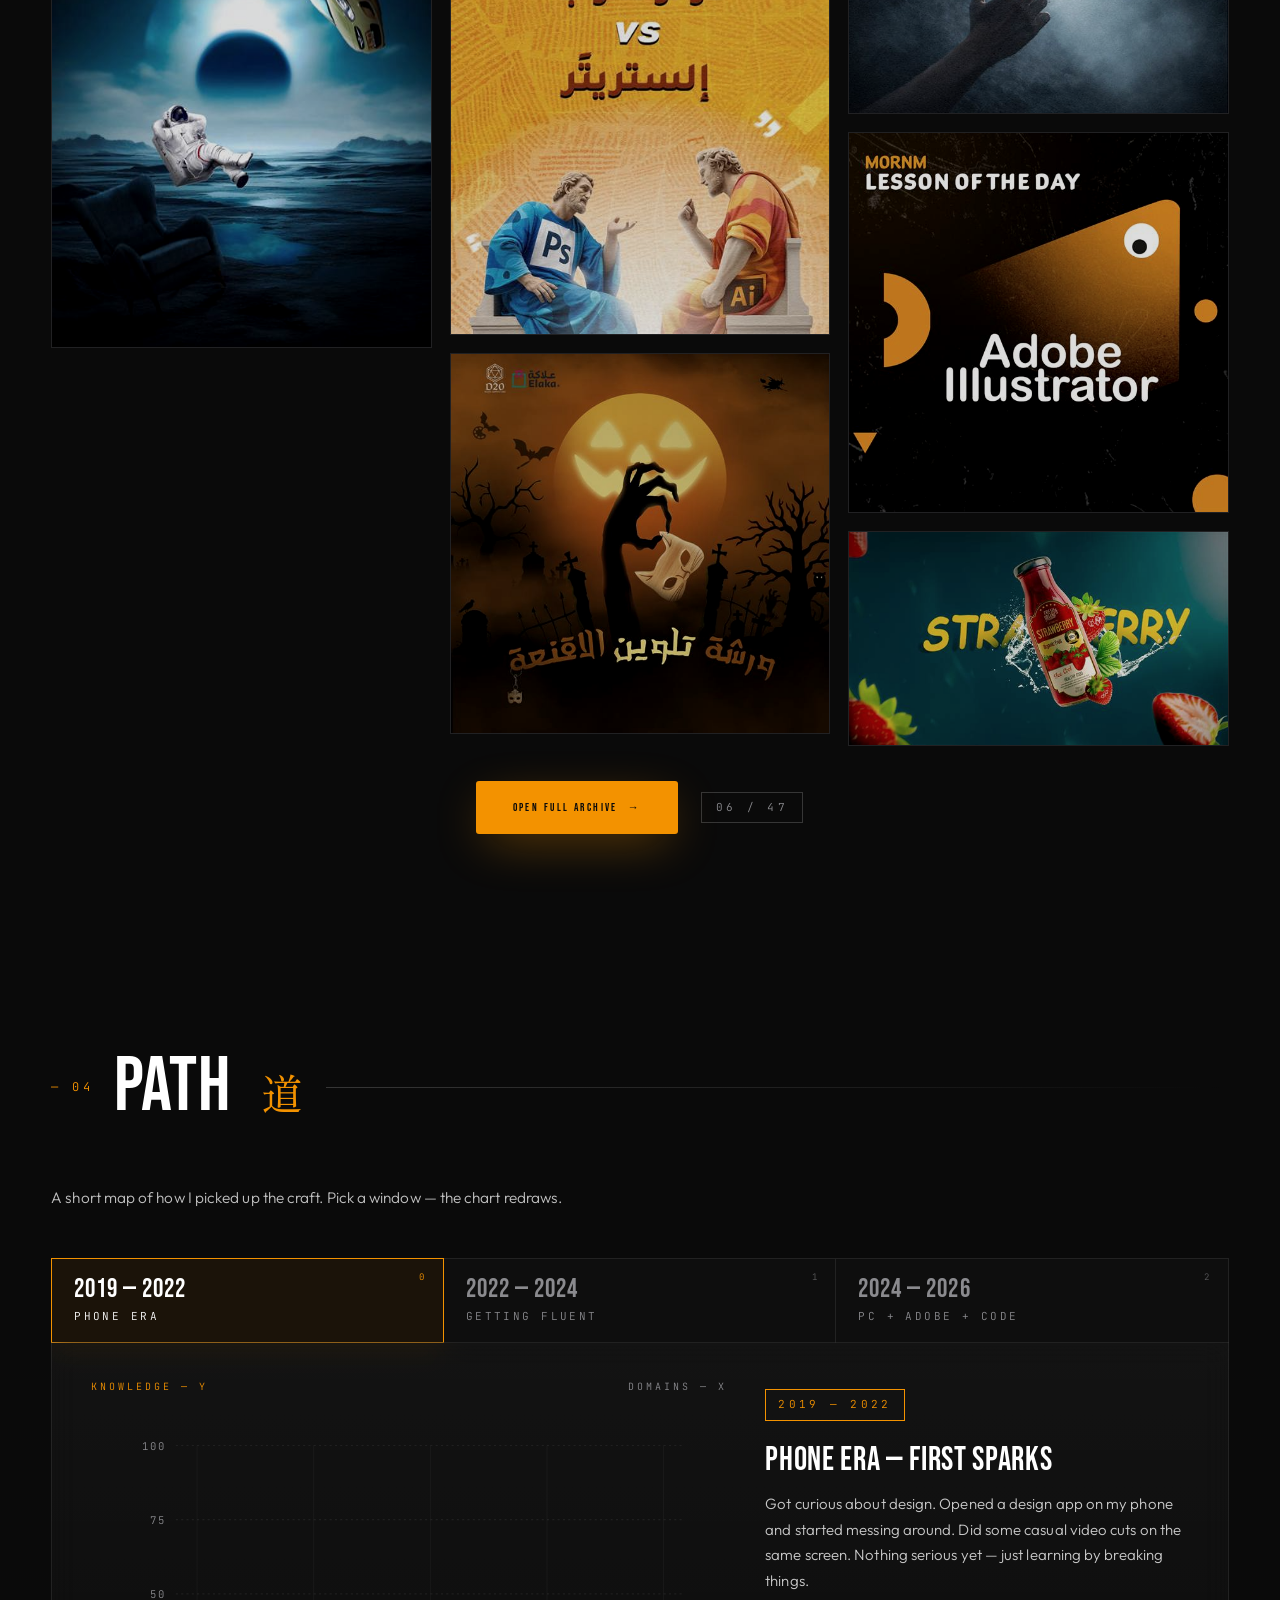
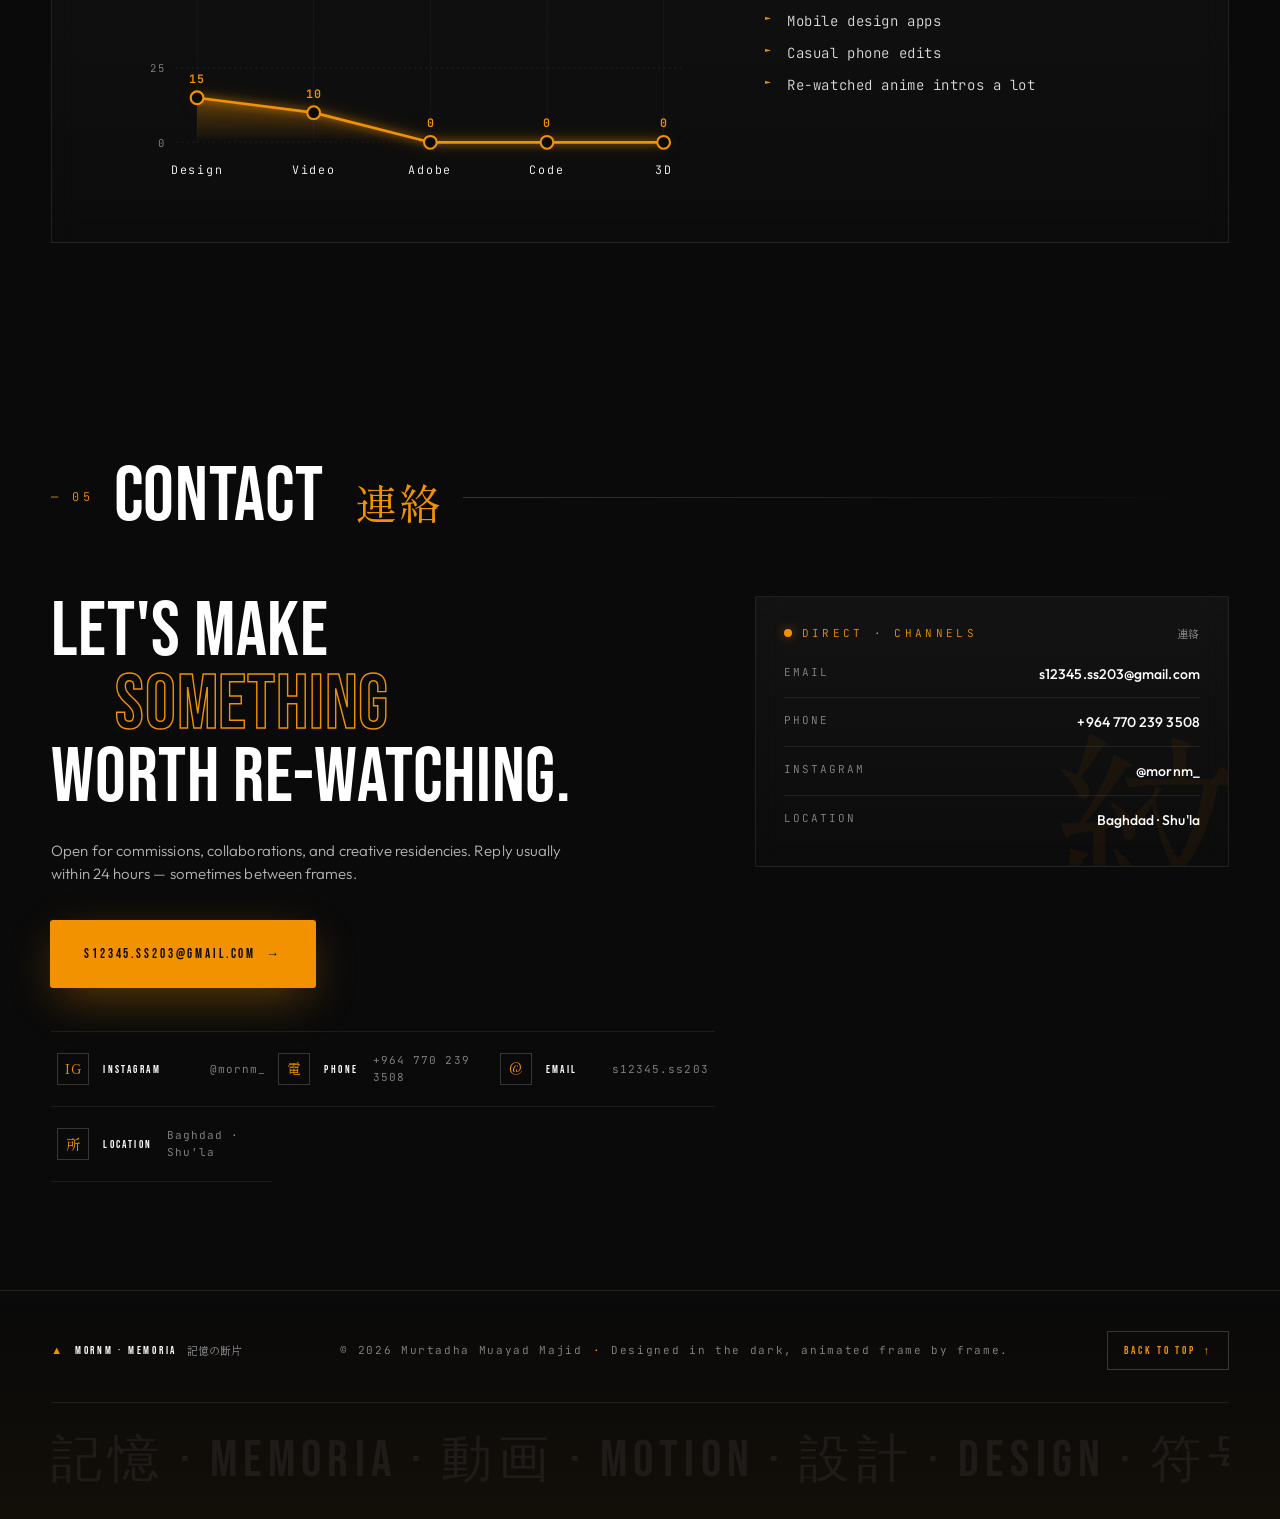
==== commit 11b37b79: "Add files via upload" ====
--- a/index.html
+++ b/index.html
@@ -181,10 +181,10 @@
                  src="assets/profile-480.jpg"
                  srcset="assets/profile-480.jpg 480w, assets/profile.jpg 780w"
                  sizes="(max-width: 600px) 280px, 380px"
+                 data-fullsrc="assets/profile.jpg"
                  alt=""
                  fetchpriority="high"
-                 decoding="async"
-                 onerror="this.style.display='none'" />
+                 decoding="async" />
             <div class="portrait__duotone"></div>
             <svg class="portrait__hud-svg" viewBox="0 0 320 420" xmlns="http://www.w3.org/2000/svg" preserveAspectRatio="xMidYMid slice">
               <defs>
@@ -296,12 +296,6 @@
     <span class="section__line"></span>
   </header>
 
-  <p class="section__lead reveal-up"
-     data-i18n-en="Tools I reach for at 2am. Each rated by instinct — calibrated honestly, not inflated."
-     data-i18n-ar="أدوات أرجع لها الساعة 2 صباحاً. كل واحدة بتقييم صادق — معايرة بالحدس لا منفوخة.">
-    Tools I reach for at 2am. Each rated by instinct — calibrated honestly, not inflated.
-  </p>
-
   <div class="skills__grid">
 
     <article class="skill reveal-up" data-sfx-target>
@@ -443,9 +437,7 @@
   <div class="gallery" id="gallery">
     <figure class="card card--featured" data-sfx-target>
       <img src="assets/posts/thumbs/p01.jpg"
-           srcset="assets/posts/thumbs/p01.jpg 600w, assets/posts/p01.jpg 1600w"
-           sizes="(max-width: 600px) 100vw, (max-width: 980px) 70vw, 60vw"
-           data-fullsrc="assets/posts/p01.jpg"
+           data-fullsrc="assets/posts/thumbs/p01.jpg"
            alt="MORNM poster — 01" loading="lazy" decoding="async" />
       <figcaption class="card__cap">
         <span class="card__tag" data-i18n-en="FEATURED · 主作" data-i18n-ar="مميز · 主作">FEATURED · 主作</span>
@@ -455,45 +447,35 @@
 
     <figure class="card" data-sfx-target>
       <img src="assets/posts/thumbs/p02.jpg"
-           srcset="assets/posts/thumbs/p02.jpg 600w, assets/posts/p02.jpg 1600w"
-           sizes="(max-width: 600px) 100vw, (max-width: 980px) 50vw, 33vw"
-           data-fullsrc="assets/posts/p02.jpg"
+           data-fullsrc="assets/posts/thumbs/p02.jpg"
            alt="Poster — 02" loading="lazy" decoding="async" />
       <figcaption class="card__cap"><span class="card__id">PRJ // 002</span></figcaption>
     </figure>
 
     <figure class="card" data-sfx-target>
       <img src="assets/posts/thumbs/p03.jpg"
-           srcset="assets/posts/thumbs/p03.jpg 600w, assets/posts/p03.png 1600w"
-           sizes="(max-width: 600px) 100vw, (max-width: 980px) 50vw, 33vw"
-           data-fullsrc="assets/posts/p03.png"
+           data-fullsrc="assets/posts/thumbs/p03.jpg"
            alt="Poster — 03" loading="lazy" decoding="async" />
       <figcaption class="card__cap"><span class="card__id">PRJ // 003</span></figcaption>
     </figure>
 
     <figure class="card" data-sfx-target>
       <img src="assets/posts/thumbs/p04.jpg"
-           srcset="assets/posts/thumbs/p04.jpg 600w, assets/posts/p04.png 1600w"
-           sizes="(max-width: 600px) 100vw, (max-width: 980px) 50vw, 33vw"
-           data-fullsrc="assets/posts/p04.png"
+           data-fullsrc="assets/posts/thumbs/p04.jpg"
            alt="Poster — 04" loading="lazy" decoding="async" />
       <figcaption class="card__cap"><span class="card__id">PRJ // 004</span></figcaption>
     </figure>
 
     <figure class="card" data-sfx-target>
       <img src="assets/posts/thumbs/p05.jpg"
-           srcset="assets/posts/thumbs/p05.jpg 600w, assets/posts/p05.jpg 1600w"
-           sizes="(max-width: 600px) 100vw, (max-width: 980px) 50vw, 33vw"
-           data-fullsrc="assets/posts/p05.jpg"
+           data-fullsrc="assets/posts/thumbs/p05.jpg"
            alt="Poster — 05" loading="lazy" decoding="async" />
       <figcaption class="card__cap"><span class="card__id">PRJ // 005</span></figcaption>
     </figure>
 
     <figure class="card" data-sfx-target>
       <img src="assets/posts/thumbs/p06.jpg"
-           srcset="assets/posts/thumbs/p06.jpg 600w, assets/posts/p06.jpg 1600w"
-           sizes="(max-width: 600px) 100vw, (max-width: 980px) 50vw, 33vw"
-           data-fullsrc="assets/posts/p06.jpg"
+           data-fullsrc="assets/posts/thumbs/p06.jpg"
            alt="Poster — 06" loading="lazy" decoding="async" />
       <figcaption class="card__cap"><span class="card__id">PRJ // 006</span></figcaption>
     </figure>
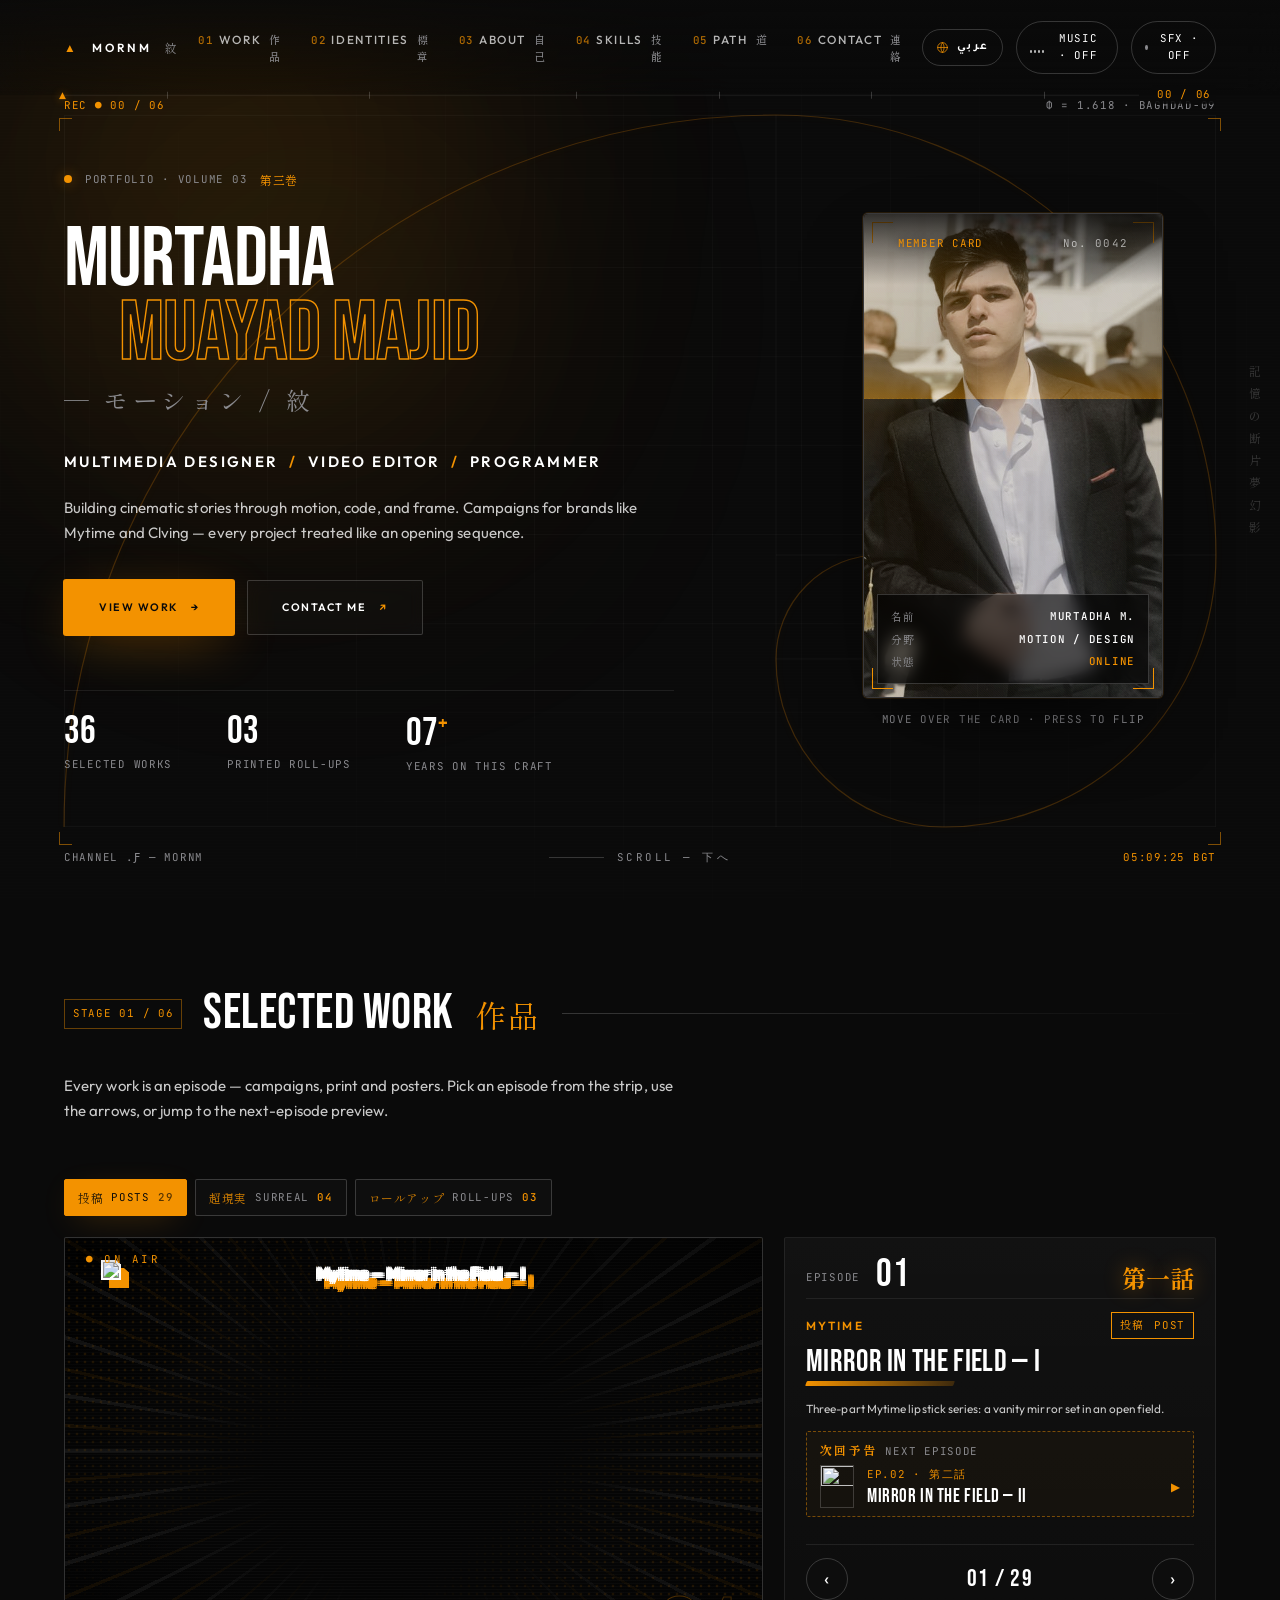
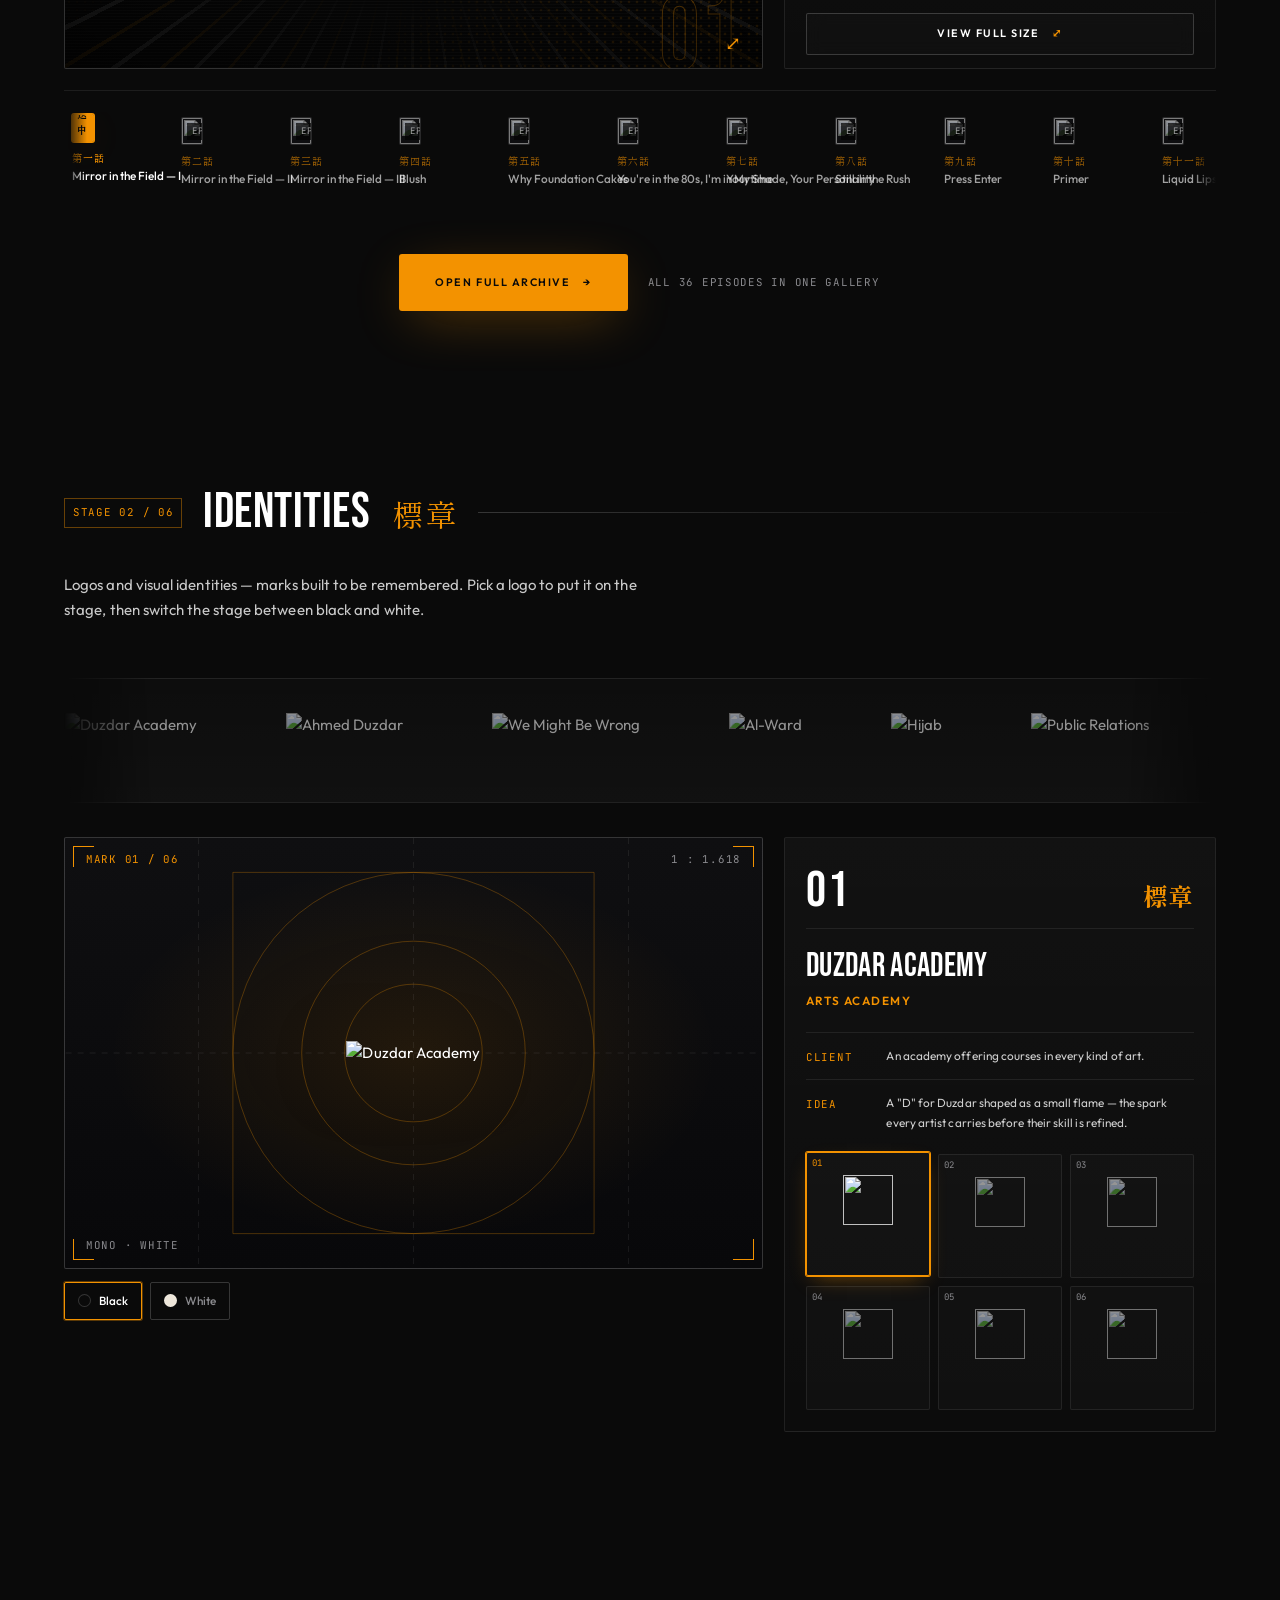
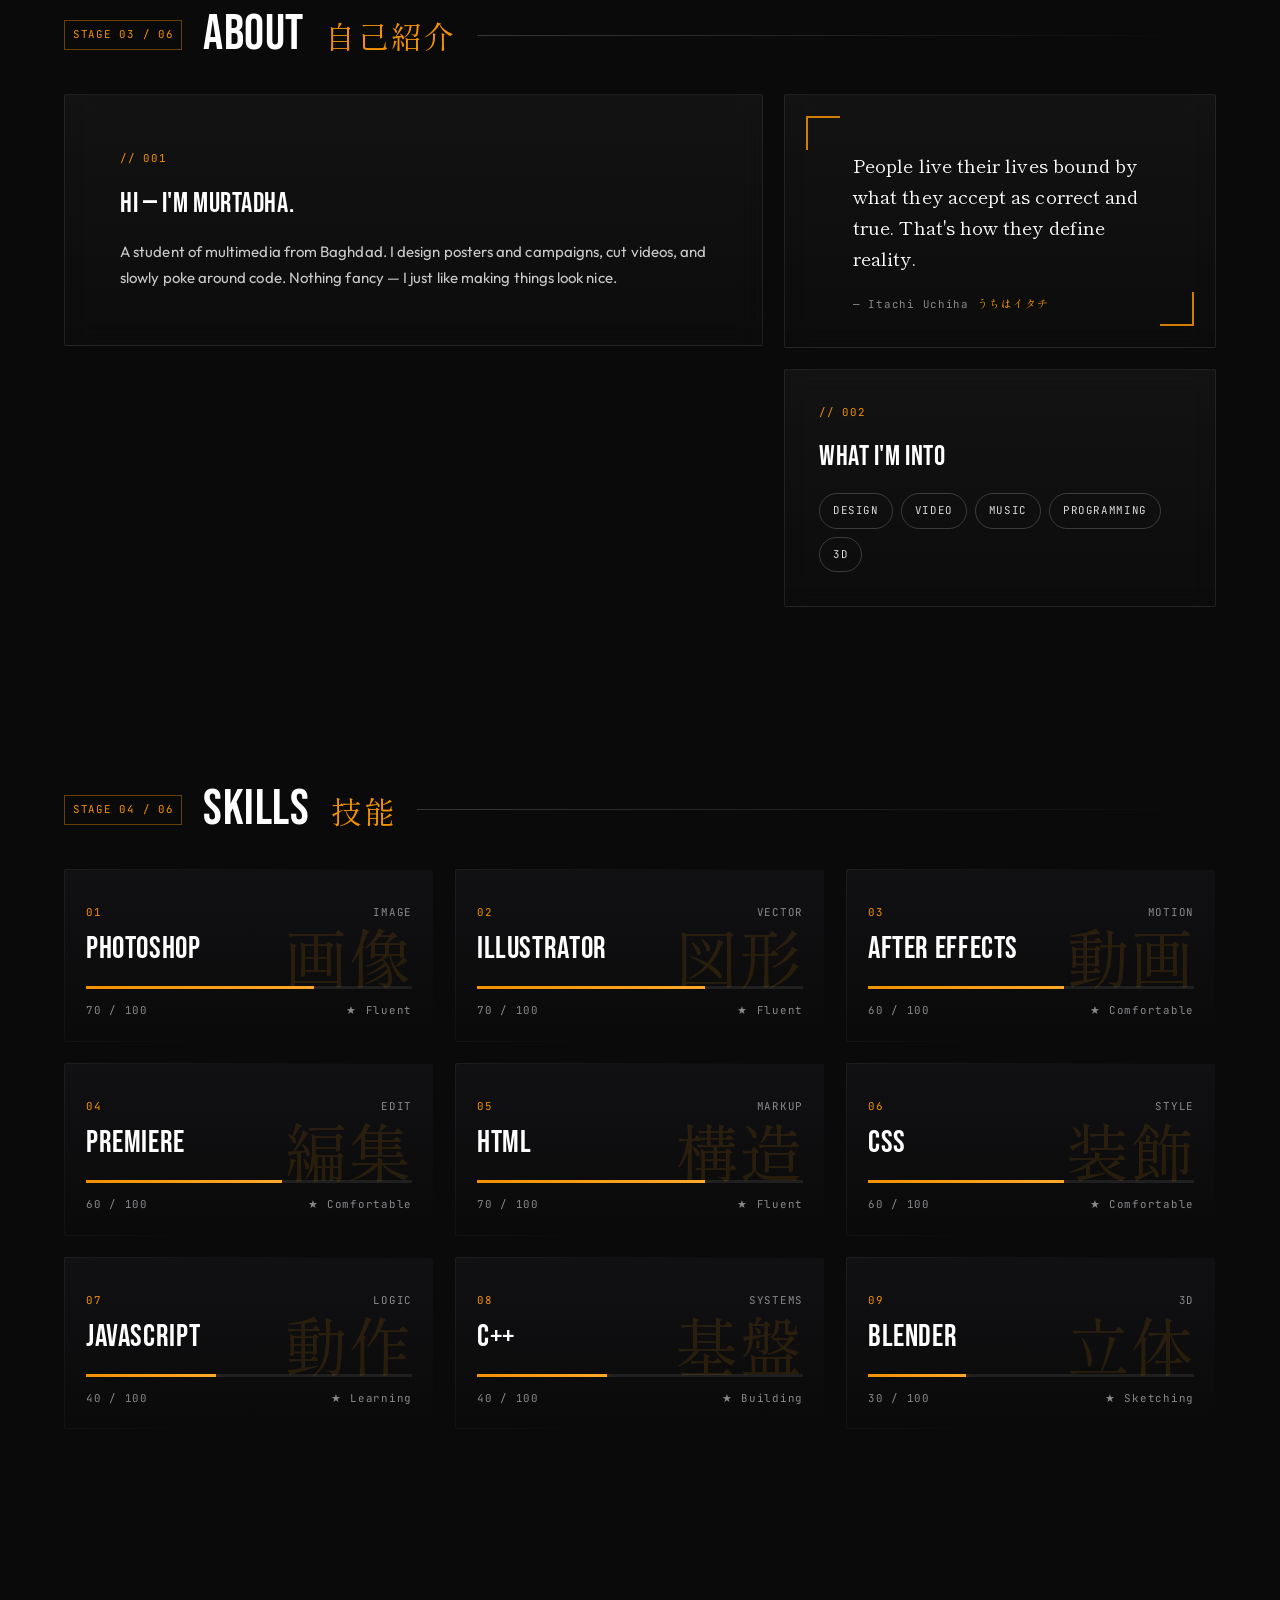
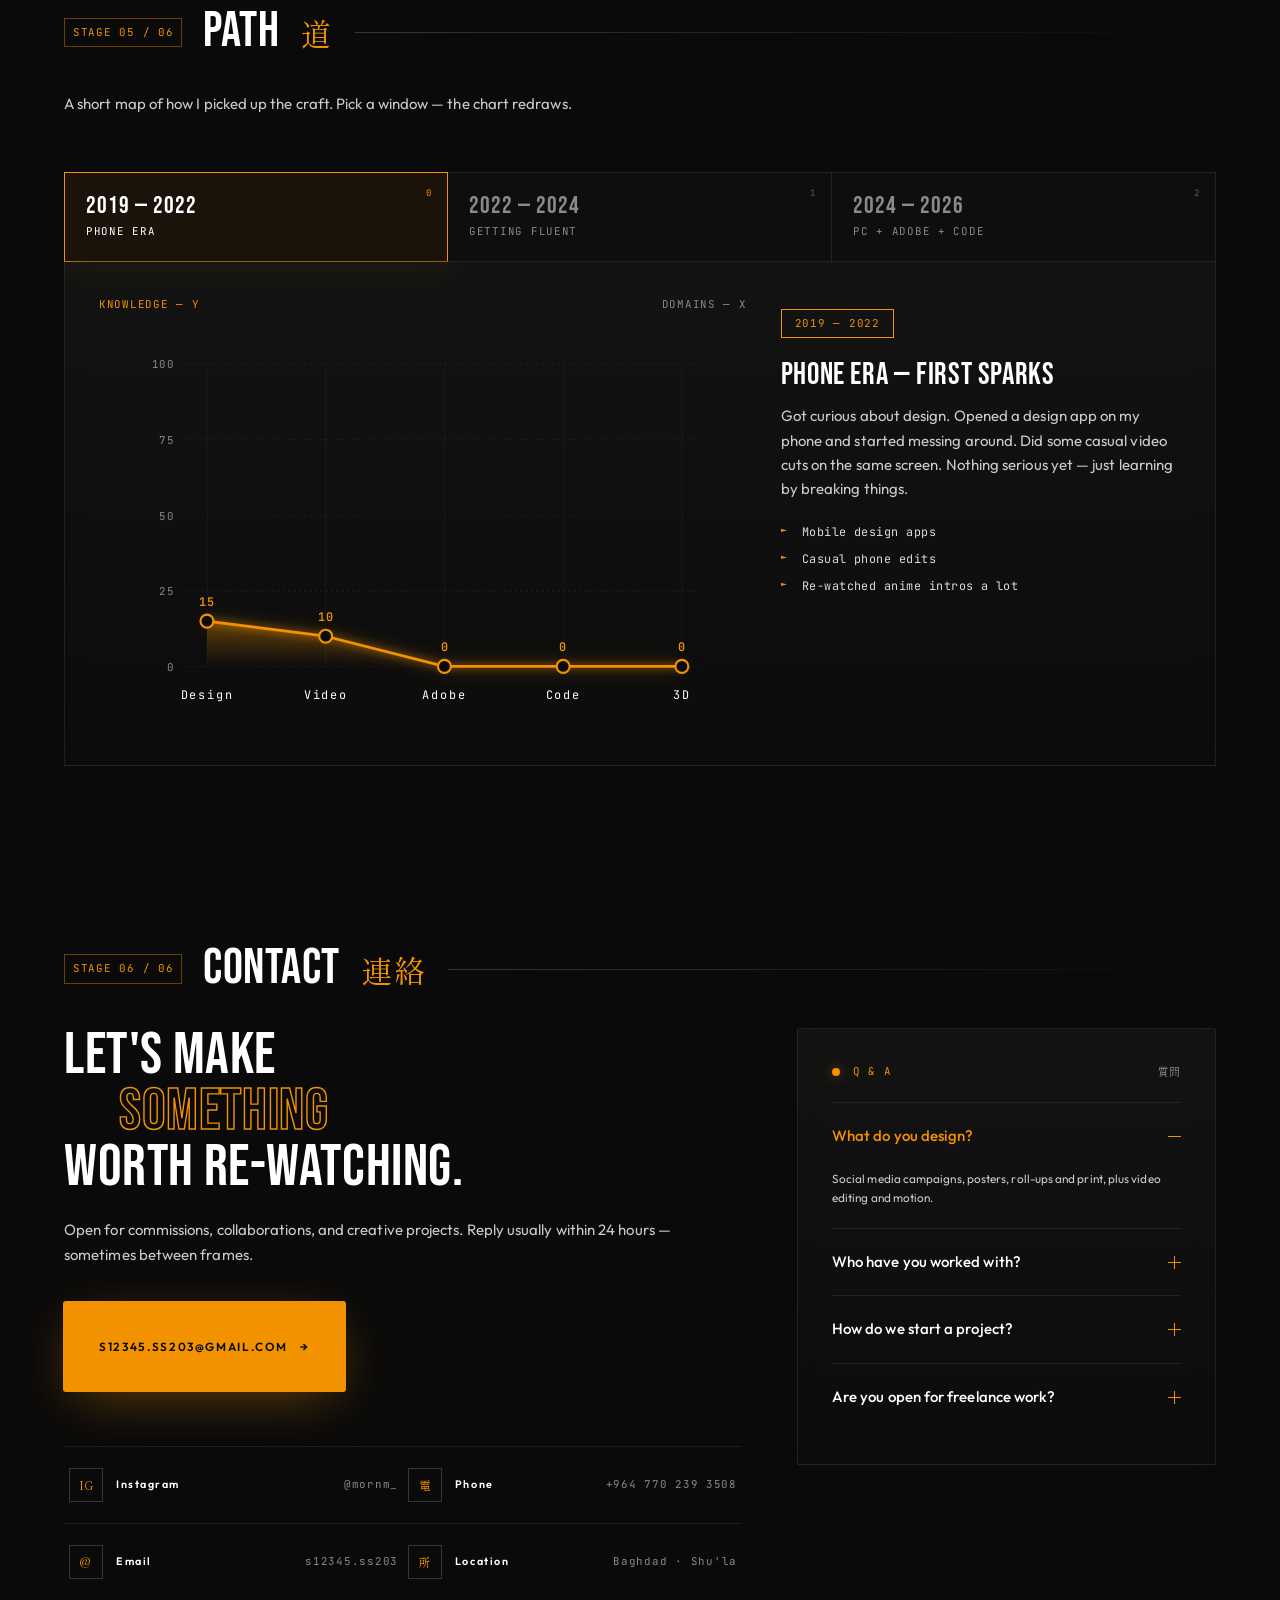
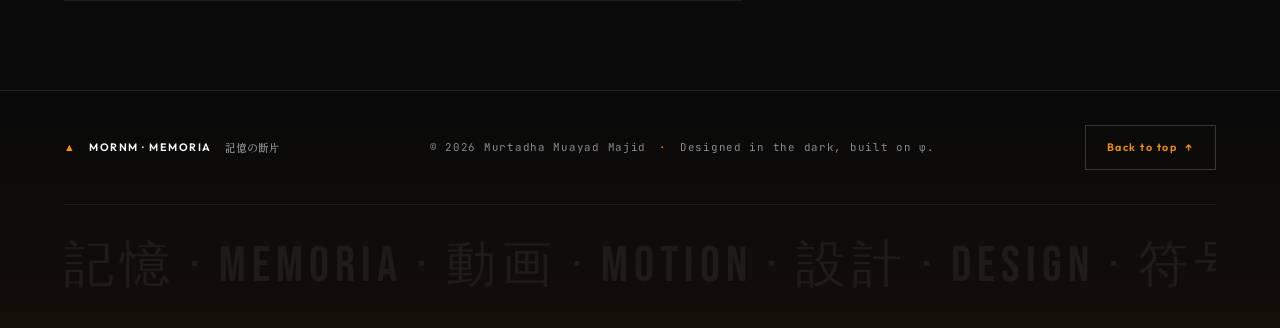
==== commit 8e56f697: "Add files via upload" ====
--- a/index.html
+++ b/index.html
@@ -3,24 +3,27 @@
 <head>
 <meta charset="UTF-8" />
 <meta name="viewport" content="width=device-width, initial-scale=1.0" />
-<title>MEMORIA — Murtadha M. Majid · Multimedia Designer</title>programmer
-<meta name="description" content="Cinematic portfolio of Murtadha Muayad Majid — multimedia designer, video editor, and programmer. MORNM · 紋. Baghdad-based." />
+<title>MEMORIA — Murtadha M. Majid · Multimedia Designer</title>
+<meta name="description" content="Cinematic portfolio of Murtadha Muayad Majid — multimedia designer, video editor, and programmer from Baghdad. Campaigns for Mytime and Clving, posters, print and motion. MORNM · 紋." />
 <meta name="author" content="Murtadha Muayad Majid" />
 <meta name="theme-color" content="#0A0A0A" />
 
 <!-- Favicon -->
-<link rel="icon" type="image/svg+xml" href="assets/favicon.svg" />
-<link rel="apple-touch-icon" href="assets/favicon.svg" />
+<!-- Favicon: MORNM logo, transparent PNG (cream ink for dark browser UI) -->
+<link rel="icon" type="image/png" sizes="32x32" href="assets/favicon-32.png" media="(prefers-color-scheme: light)" />
+<link rel="icon" type="image/png" sizes="32x32" href="assets/favicon-dark-32.png" media="(prefers-color-scheme: dark)" />
+<link rel="icon" type="image/png" sizes="32x32" href="assets/favicon-32.png" />
+<link rel="apple-touch-icon" href="assets/favicon-192.png" />
 
 <!-- Preload above-the-fold portrait (smallest variant + responsive set) -->
 <link rel="preload" as="image"
       href="assets/profile-480.jpg"
       imagesrcset="assets/profile-480.jpg 480w, assets/profile.jpg 780w"
-      imagesizes="(max-width: 600px) 280px, 380px" />
+      imagesizes="(max-width: 600px) 280px, 377px" />
 
 <!-- Open Graph -->
 <meta property="og:title" content="MEMORIA — Murtadha M. Majid · Multimedia Designer" />
-<meta property="og:description" content="Cinematic portfolio · Posters, video edits, and visual experiments. MORNM · 紋" />
+<meta property="og:description" content="Cinematic portfolio · Campaigns, posters, print and motion. MORNM · 紋" />
 <meta property="og:image" content="assets/og-cover.jpg" />
 <meta property="og:image:width" content="1200" />
 <meta property="og:image:height" content="630" />
@@ -36,9 +39,24 @@
 
 <link rel="preconnect" href="https://fonts.googleapis.com" />
 <link rel="preconnect" href="https://fonts.gstatic.com" crossorigin />
-<link href="https://fonts.googleapis.com/css2?family=Bebas+Neue&family=Syncopate:wght@400;700&family=Outfit:wght@200;300;400;500;600;700&family=Shippori+Mincho:wght@400;500;700&family=JetBrains+Mono:wght@300;400;500&family=Tajawal:wght@400;500;700;800;900&family=Reem+Kufi:wght@400;600;700&display=swap" rel="stylesheet" />
-
-<link rel="stylesheet" href="styles.css" />
+<link href="https://fonts.googleapis.com/css2?family=Bebas+Neue&family=Outfit:wght@400;500;600;700&family=Shippori+Mincho:wght@500;700&family=JetBrains+Mono:wght@400;500&family=Tajawal:wght@400;500;700;800&family=Reem+Kufi:wght@500;600;700&display=swap" rel="stylesheet" />
+
+<link rel="stylesheet" href="styles.css?v=13" />
+
+<!-- Structured data -->
+<script type="application/ld+json">
+{
+  "@context": "https://schema.org",
+  "@type": "Person",
+  "name": "Murtadha Muayad Majid",
+  "alternateName": "MORNM",
+  "jobTitle": "Multimedia Designer, Video Editor, Programmer",
+  "email": "mailto:s12345.ss203@gmail.com",
+  "address": { "@type": "PostalAddress", "addressLocality": "Baghdad", "addressCountry": "IQ" },
+  "sameAs": ["https://instagram.com/mornm_"],
+  "knowsAbout": ["Social media campaigns", "Poster design", "Print design", "Video editing", "Motion graphics", "Adobe Photoshop", "Adobe After Effects", "Adobe Illustrator", "Adobe Premiere Pro", "HTML", "CSS", "JavaScript", "C++", "Blender"]
+}
+</script>
 </head>
 <body>
 
@@ -61,7 +79,7 @@
     <div class="boot__crosshair boot__crosshair--tr"></div>
     <div class="boot__crosshair boot__crosshair--bl"></div>
     <div class="boot__crosshair boot__crosshair--br"></div>
-    <div class="boot__label" data-i18n-en="SYS / INIT" data-i18n-ar="تشغيل / النظام">SYS / INIT</div>
+    <div class="boot__label" data-i18n-en="SYS / INIT" data-i18n-ar="النظام / تشغيل">SYS / INIT</div>
     <div class="boot__title">M E M O R I A</div>
     <div class="boot__sub" data-i18n-en="記憶 — Loading visual cortex" data-i18n-ar="記憶 — جارٍ تحميل الذاكرة البصرية">記憶 — Loading visual cortex</div>
     <div class="boot__bar"><div class="boot__bar-fill" id="bootBar"></div></div>
@@ -76,12 +94,13 @@
     <span class="nav__brand-text">MORNM</span>
     <span class="nav__brand-jp">紋</span>
   </a>
-  <nav class="nav__links" aria-label="Primary">
-    <a href="#about"    data-sfx="hover"><i>01</i> <span data-i18n-en="About"   data-i18n-ar="عني">About</span>   <em>自己</em></a>
-    <a href="#skills"   data-sfx="hover"><i>02</i> <span data-i18n-en="Skills"  data-i18n-ar="المهارات">Skills</span>  <em>技能</em></a>
-    <a href="#projects" data-sfx="hover"><i>03</i> <span data-i18n-en="Work"    data-i18n-ar="الأعمال">Work</span>    <em>作品</em></a>
-    <a href="#timeline" data-sfx="hover"><i>04</i> <span data-i18n-en="Path"    data-i18n-ar="المسار">Path</span>    <em>道</em></a>
-    <a href="#contact"  data-sfx="hover"><i>05</i> <span data-i18n-en="Contact" data-i18n-ar="تواصل">Contact</span> <em>連絡</em></a>
+  <nav class="nav__links" id="navLinks" aria-label="Primary">
+    <a href="#work"     data-sfx="hover"><i>01</i> <span data-i18n-en="Work"       data-i18n-ar="الأعمال">Work</span>      <em>作品</em></a>
+    <a href="#logos"    data-sfx="hover"><i>02</i> <span data-i18n-en="Identities" data-i18n-ar="الهويات">Identities</span> <em>標章</em></a>
+    <a href="#about"    data-sfx="hover"><i>03</i> <span data-i18n-en="About"      data-i18n-ar="عني">About</span>     <em>自己</em></a>
+    <a href="#skills"   data-sfx="hover"><i>04</i> <span data-i18n-en="Skills"     data-i18n-ar="المهارات">Skills</span>    <em>技能</em></a>
+    <a href="#timeline" data-sfx="hover"><i>05</i> <span data-i18n-en="Path"       data-i18n-ar="المسار">Path</span>      <em>道</em></a>
+    <a href="#contact"  data-sfx="hover"><i>06</i> <span data-i18n-en="Contact"    data-i18n-ar="تواصل">Contact</span>   <em>連絡</em></a>
   </nav>
   <div class="nav__right">
     <button class="nav__lang" id="langToggle" data-sfx="click" aria-label="Toggle language">
@@ -93,22 +112,36 @@
       </svg>
       <span class="nav__lang-text" id="langText">عربي</span>
     </button>
-    <button class="nav__sound" id="soundToggle" data-sfx="click" aria-label="Toggle sound">
+    <button class="nav__music" id="musicToggle" data-sfx="click" aria-label="Toggle music" aria-pressed="false">
+      <span class="nav__music-eq" aria-hidden="true"><i></i><i></i><i></i><i></i></span>
+      <span class="nav__music-text">MUSIC · OFF</span>
+    </button>
+    <button class="nav__sound is-off" id="soundToggle" data-sfx="click" aria-label="Toggle sound" aria-pressed="false">
       <span class="nav__sound-dot"></span>
-      <span class="nav__sound-text">SFX · ON</span>
+      <span class="nav__sound-text">SFX · OFF</span>
     </button>
   </div>
-  <button class="nav__burger" id="burger" aria-label="Open menu">
+  <button class="nav__burger" id="burger" aria-label="Open menu" aria-expanded="false" aria-controls="navLinks">
     <span></span><span></span><span></span>
   </button>
+
+  <!-- Scroll progress: fill + ▲ marker + one tick per stage -->
+  <div class="progress" aria-hidden="true">
+    <div class="progress__track" id="progressTrack">
+      <div class="progress__fill" id="progressFill"></div>
+      <span class="progress__mark" id="progressMark">▲</span>
+    </div>
+    <span class="progress__stage" id="progressStage">00 / 06</span>
+  </div>
 </header>
 
+<main>
 <!-- ::: HERO ::: -->
 <section class="hero" id="hero">
   <!-- HUD frame -->
   <div class="hud" aria-hidden="true">
-    <span class="hud__tag hud__tag--tl">REC ● 01 / 05</span>
-    <span class="hud__tag hud__tag--tr">SECTOR · BAGHDAD-09</span>
+    <span class="hud__tag hud__tag--tl">REC ● 00 / 06</span>
+    <span class="hud__tag hud__tag--tr">φ = 1.618 · BAGHDAD-09</span>
     <span class="hud__tag hud__tag--bl">CHANNEL .ƒ — MORNM</span>
     <span class="hud__tag hud__tag--br" id="hudClock">--:--:--</span>
     <span class="hud__cross hud__cross--tl"></span>
@@ -118,11 +151,26 @@
   </div>
 
   <div class="hero__inner">
+    <!-- Golden spiral: its first square edge sits exactly on the 61.8% column split -->
+    <svg class="hero__spiral" viewBox="0 0 1618 1000" preserveAspectRatio="xMidYMid meet" aria-hidden="true">
+      <g class="hero__spiral-grid">
+        <rect x="0.5" y="0.5" width="1617" height="999"/>
+        <line x1="1000" y1="0" x2="1000" y2="1000"/>
+        <line x1="1000" y1="618" x2="1618" y2="618"/>
+        <line x1="1236" y1="618" x2="1236" y2="1000"/>
+        <line x1="1000" y1="764" x2="1236" y2="764"/>
+        <line x1="1146" y1="618" x2="1146" y2="764"/>
+        <line x1="1146" y1="708" x2="1236" y2="708"/>
+        <line x1="1180" y1="708" x2="1180" y2="764"/>
+      </g>
+      <path class="hero__spiral-path" d="M0 1000 A1000 1000 0 0 1 1000 0 A618 618 0 0 1 1618 618 A382 382 0 0 1 1236 1000 A236 236 0 0 1 1000 764 A146 146 0 0 1 1146 618 A90 90 0 0 1 1236 708 A56 56 0 0 1 1180 764 A34 34 0 0 1 1146 730 A22 22 0 0 1 1168 708 A12 12 0 0 1 1180 720"/>
+    </svg>
+
     <div class="hero__left">
       <div class="hero__meta reveal">
         <span class="dot"></span>
-        <span data-i18n-en="Portfolio · Volume 02" data-i18n-ar="معرض الأعمال · المجلّد الثاني">Portfolio · Volume 02</span>
-        <em class="hero__meta-jp">第二巻</em>
+        <span data-i18n-en="Portfolio · Volume 03" data-i18n-ar="معرض الأعمال · المجلّد الثالث">Portfolio · Volume 03</span>
+        <em class="hero__meta-jp">第三巻</em>
       </div>
 
       <h1 class="hero__title">
@@ -132,20 +180,20 @@
       </h1>
 
       <p class="hero__role reveal" data-delay="0.55"
-         data-i18n-en="Multimedia Designer <span class='sep'>/</span> Video Editor <span class='sep'>/</span> programmer"
-         data-i18n-ar="مصمم وسائط <span class='sep'>/</span> مونتير فيديو <span class='sep'>/</span> صانع إطارات">
-        Multimedia Designer <span class="sep">/</span> Video Editor <span class="sep">/</span> programmer
+         data-i18n-en="Multimedia Designer <span class='sep'>/</span> Video Editor <span class='sep'>/</span> Programmer"
+         data-i18n-ar="مصمم وسائط متعددة <span class='sep'>/</span> مونتير فيديو <span class='sep'>/</span> مبرمج">
+        Multimedia Designer <span class="sep">/</span> Video Editor <span class="sep">/</span> Programmer
       </p>
 
       <p class="hero__tagline reveal" data-delay="0.7"
-         data-i18n-en="Building cinematic stories through motion, code, and frame. I treat every project like an opening sequence — sharp, deliberate, alive."
-         data-i18n-ar="أبني حكايات سينمائية عبر الموشن والكود والإطار. أتعامل مع كل مشروع كأنه افتتاحية فيلم — حادّ، مدروس، ينبض بالحياة.">
-        Building cinematic stories through motion, code, and frame.
-        I treat every project like an opening sequence — sharp, deliberate, alive.
+         data-i18n-en="Building cinematic stories through motion, code, and frame. Campaigns for brands like Mytime and Clving — every project treated like an opening sequence."
+         data-i18n-ar="أصنع حكايات سينمائية بالحركة والكود والإطار. حملات لعلامات مثل Mytime و Clving — وكل مشروع أتعامل معه كأنه افتتاحية فيلم.">
+        Building cinematic stories through motion, code, and frame. Campaigns for brands like
+        Mytime and Clving — every project treated like an opening sequence.
       </p>
 
       <div class="hero__cta reveal" data-delay="0.85">
-        <a href="#projects" class="btn btn--primary" data-sfx="click">
+        <a href="#work" class="btn btn--primary" data-sfx="click">
           <span class="btn__label" data-i18n-en="View Work" data-i18n-ar="شاهد الأعمال">View Work</span>
           <span class="btn__arrow">→</span>
         </a>
@@ -157,141 +205,332 @@
 
       <div class="hero__stats reveal" data-delay="1.0">
         <div class="stat">
-          <span class="stat__num">09<em>+</em></span>
-          <span class="stat__label" data-i18n-en="Tools in the kit" data-i18n-ar="أدوات بل صندوق">Tools in the kit</span>
+          <span class="stat__num">36</span>
+          <span class="stat__label" data-i18n-en="Selected works" data-i18n-ar="عمل مختار">Selected works</span>
         </div>
         <div class="stat">
-          <span class="stat__num">20<em>+</em></span>
-          <span class="stat__label" data-i18n-en="Posters in archive" data-i18n-ar="بوسترات بل أرشيف">Posters in archive</span>
+          <span class="stat__num">03</span>
+          <span class="stat__label" data-i18n-en="Printed roll-ups" data-i18n-ar="رول أب مطبوع">Printed roll-ups</span>
         </div>
         <div class="stat">
           <span class="stat__num">07<em>+</em></span>
-          <span class="stat__label" data-i18n-en="Years on this craft" data-i18n-ar="سنوات على الطريق">Years on this craft</span>
-        </div>
-      </div>
-    </div>
-
-    <!-- Profile panel -->
+          <span class="stat__label" data-i18n-en="Years on this craft" data-i18n-ar="سنوات في المجال">Years on this craft</span>
+        </div>
+      </div>
+    </div>
+
+    <!-- Member card: golden rectangle (1 : 1.618), tilts + flips -->
     <div class="hero__right reveal" data-delay="0.4">
-      <div class="portrait">
-        <div class="portrait__frame">
-          <div class="portrait__bg"></div>
-          <div class="portrait__figure" aria-hidden="true">
-            <img class="portrait__photo"
-                 src="assets/profile-480.jpg"
-                 srcset="assets/profile-480.jpg 480w, assets/profile.jpg 780w"
-                 sizes="(max-width: 600px) 280px, 380px"
-                 data-fullsrc="assets/profile.jpg"
-                 alt=""
-                 fetchpriority="high"
-                 decoding="async" />
-            <div class="portrait__duotone"></div>
-            <svg class="portrait__hud-svg" viewBox="0 0 320 420" xmlns="http://www.w3.org/2000/svg" preserveAspectRatio="xMidYMid slice">
-              <defs>
-                <pattern id="lines" width="3" height="3" patternUnits="userSpaceOnUse">
-                  <path d="M0 0 L3 3" stroke="#F39200" stroke-opacity="0.22" stroke-width="0.4"/>
-                </pattern>
-              </defs>
-              <rect width="320" height="420" fill="url(#lines)" opacity="0.7"/>
-              <line x1="0" y1="80"  x2="320" y2="80"  stroke="#F39200" stroke-opacity="0.18" stroke-dasharray="2 4"/>
-              <line x1="0" y1="340" x2="320" y2="340" stroke="#F39200" stroke-opacity="0.18" stroke-dasharray="2 4"/>
-              <line x1="60"  y1="0" x2="60"  y2="420" stroke="#FFFFFF" stroke-opacity="0.05"/>
-              <line x1="260" y1="0" x2="260" y2="420" stroke="#FFFFFF" stroke-opacity="0.05"/>
-              <text x="20" y="40"  font-family="JetBrains Mono, monospace" font-size="10" fill="#F39200" opacity="0.9">ID · 0042</text>
-              <text x="20" y="54"  font-family="JetBrains Mono, monospace" font-size="9"  fill="#FFFFFF" opacity="0.55">MORNM / SUBJECT</text>
-              <text x="232" y="40" font-family="JetBrains Mono, monospace" font-size="10" fill="#F39200" opacity="0.9">ƒ 1.4</text>
-              <text x="232" y="400" font-family="JetBrains Mono, monospace" font-size="9" fill="#FFFFFF" opacity="0.55">SCAN · OK</text>
-              <text x="20" y="400" font-family="JetBrains Mono, monospace" font-size="9"  fill="#FFFFFF" opacity="0.55">PORTRAIT // 紋</text>
-            </svg>
-          </div>
-          <div class="portrait__scan"></div>
-
-          <div class="portrait__corner portrait__corner--tl"></div>
-          <div class="portrait__corner portrait__corner--tr"></div>
-          <div class="portrait__corner portrait__corner--bl"></div>
-          <div class="portrait__corner portrait__corner--br"></div>
-
-          <div class="portrait__tag">
-            <div class="portrait__tag-row">
-              <span>名前</span><strong data-i18n-en="MURTADHA M." data-i18n-ar="مرتضى م.">MURTADHA M.</strong>
+      <div class="idcard" id="idcard" tabindex="0" role="button" aria-pressed="false"
+           aria-label="Member card — press to flip" data-sfx-target>
+        <div class="idcard__inner">
+
+          <!-- FRONT -->
+          <div class="idcard__face idcard__face--front">
+            <div class="portrait__bg"></div>
+            <div class="portrait__figure" aria-hidden="true">
+              <img class="portrait__photo"
+                   src="assets/profile-480.jpg"
+                   srcset="assets/profile-480.jpg 480w, assets/profile.jpg 780w"
+                   sizes="(max-width: 600px) 280px, 377px"
+                   data-fullsrc="assets/profile.jpg"
+                   alt=""
+                   fetchpriority="high"
+                   decoding="async" />
+              <div class="portrait__duotone"></div>
+              <svg class="portrait__hud-svg" viewBox="0 0 377 610" xmlns="http://www.w3.org/2000/svg" preserveAspectRatio="xMidYMid slice">
+                <defs>
+                  <pattern id="lines" width="3" height="3" patternUnits="userSpaceOnUse">
+                    <path d="M0 0 L3 3" stroke="#F39200" stroke-opacity="0.2" stroke-width="0.4"/>
+                  </pattern>
+                </defs>
+                <rect width="377" height="610" fill="url(#lines)" opacity="0.6"/>
+                <line x1="0" y1="233" x2="377" y2="233" stroke="#F39200" stroke-opacity="0.18" stroke-dasharray="2 4"/>
+                <line x1="144" y1="0" x2="144" y2="610" stroke="#FFFFFF" stroke-opacity="0.05"/>
+              </svg>
             </div>
-            <div class="portrait__tag-row">
-              <span>分野</span><strong data-i18n-en="MOTION / DESIGN" data-i18n-ar="موشن / تصميم">MOTION / DESIGN</strong>
+            <div class="portrait__scan"></div>
+            <div class="idcard__holo" aria-hidden="true"></div>
+
+            <div class="idcard__top">
+              <span data-i18n-en="MEMBER CARD" data-i18n-ar="بطاقة عضوية">MEMBER CARD</span>
+              <span class="idcard__no">No. 0042</span>
             </div>
-            <div class="portrait__tag-row">
-              <span>状態</span><strong class="ok" data-i18n-en="ONLINE" data-i18n-ar="متصل">ONLINE</strong>
+
+            <div class="portrait__corner portrait__corner--tl"></div>
+            <div class="portrait__corner portrait__corner--tr"></div>
+            <div class="portrait__corner portrait__corner--bl"></div>
+            <div class="portrait__corner portrait__corner--br"></div>
+
+            <div class="portrait__tag">
+              <div class="portrait__tag-row">
+                <span>名前</span><strong data-i18n-en="MURTADHA M." data-i18n-ar="مرتضى م.">MURTADHA M.</strong>
+              </div>
+              <div class="portrait__tag-row">
+                <span>分野</span><strong data-i18n-en="MOTION / DESIGN" data-i18n-ar="موشن / تصميم">MOTION / DESIGN</strong>
+              </div>
+              <div class="portrait__tag-row">
+                <span>状態</span><strong class="ok" data-i18n-en="ONLINE" data-i18n-ar="متصل">ONLINE</strong>
+              </div>
             </div>
           </div>
-        </div>
-
-        <div class="portrait__kanji" aria-hidden="true">紋</div>
-      </div>
-    </div>
-  </div>
-
-  <a class="hero__scroll" href="#about" data-sfx="click" aria-label="Scroll to about">
+
+          <!-- BACK -->
+          <div class="idcard__face idcard__face--back">
+            <div class="idcard__top">
+              <span data-i18n-en="MEMBER DATA" data-i18n-ar="بيانات العضو">MEMBER DATA</span>
+              <span class="idcard__no">No. 0042</span>
+            </div>
+            <div class="idcard__kanji" aria-hidden="true">紋</div>
+            <dl class="idcard__data">
+              <div><dt data-i18n-en="Name" data-i18n-ar="الاسم">Name</dt>
+                   <dd data-i18n-en="Murtadha Muayad Majid" data-i18n-ar="مرتضى مؤيد مجيد">Murtadha Muayad Majid</dd></div>
+              <div><dt data-i18n-en="Alias" data-i18n-ar="اللقب">Alias</dt><dd>MORNM · 紋</dd></div>
+              <div><dt data-i18n-en="Role" data-i18n-ar="المجال">Role</dt>
+                   <dd data-i18n-en="Multimedia designer" data-i18n-ar="مصمم وسائط متعددة">Multimedia designer</dd></div>
+              <div><dt data-i18n-en="Base" data-i18n-ar="المدينة">Base</dt>
+                   <dd data-i18n-en="Baghdad, Iraq" data-i18n-ar="بغداد، العراق">Baghdad, Iraq</dd></div>
+              <div><dt data-i18n-en="Clients" data-i18n-ar="العملاء">Clients</dt><dd>Mytime · Clving · Elaka</dd></div>
+              <div><dt data-i18n-en="Main tools" data-i18n-ar="الأدوات">Main tools</dt><dd>Ps · Ai · Ae · Pr</dd></div>
+              <div><dt data-i18n-en="Status" data-i18n-ar="الحالة">Status</dt>
+                   <dd class="ok" data-i18n-en="Open for work" data-i18n-ar="متاح للعمل">Open for work</dd></div>
+            </dl>
+            <div class="idcard__barcode" aria-hidden="true"></div>
+            <div class="idcard__sign">MORNM — φ 1.618</div>
+          </div>
+
+        </div>
+      </div>
+      <p class="idcard__hint" data-i18n-en="Move over the card · press to flip" data-i18n-ar="حرّك الماوس فوق الكارت · اضغط لتقلبه">Move over the card · press to flip</p>
+    </div>
+  </div>
+
+  <a class="hero__scroll" href="#work" data-sfx="click" aria-label="Scroll to work">
     <span class="hero__scroll-line"></span>
-    <span class="hero__scroll-text" data-i18n-en="SCROLL — 下へ" data-i18n-ar="انزل — 下へ">SCROLL — 下へ</span>
+    <span class="hero__scroll-text" data-i18n-en="SCROLL — 下へ" data-i18n-ar="مرّر للأسفل — 下へ">SCROLL — 下へ</span>
   </a>
 </section>
 
+<!-- ::: WORK — film reel ::: -->
+<section class="section section--work" id="work" data-stage="1">
+  <header class="section__head">
+    <span class="section__no">STAGE 01 / 06</span>
+    <h2 class="section__title"><span data-i18n-en="Selected Work" data-i18n-ar="أعمال مختارة">Selected Work</span> <em>作品</em></h2>
+    <span class="section__line"></span>
+  </header>
+
+  <p class="section__lead reveal-up"
+     data-i18n-en="Every work is an episode — campaigns, print and posters. Pick an episode from the strip, use the arrows, or jump to the next-episode preview."
+     data-i18n-ar="كل عمل حلقة — حملات ومطبوعات وبوسترات. اختر حلقة من الشريط، أو استخدم الأسهم، أو انتقل من معاينة الحلقة القادمة.">
+    Every work is an episode — campaigns, print and posters. Pick an episode from the strip, use the arrows, or jump to the next-episode preview.
+  </p>
+
+  <div class="reel reveal-up" id="reel">
+    <div class="reel__filters" role="toolbar" aria-label="Filter works">
+      <button class="reel__chip is-active" type="button" data-filter="post" aria-pressed="true" data-sfx="click">
+        <i>投稿</i><span data-i18n-en="POSTS" data-i18n-ar="بوستات">POSTS</span> <em data-count="post">00</em>
+      </button>
+      <button class="reel__chip" type="button" data-filter="surreal" aria-pressed="false" data-sfx="click">
+        <i>超現実</i><span data-i18n-en="SURREAL" data-i18n-ar="سريالي">SURREAL</span> <em data-count="surreal">00</em>
+      </button>
+      <button class="reel__chip" type="button" data-filter="rollup" aria-pressed="false" data-sfx="click">
+        <i>ロールアップ</i><span data-i18n-en="ROLL-UPS" data-i18n-ar="رول أب">ROLL-UPS</span> <em data-count="rollup">00</em>
+      </button>
+    </div>
+
+    <div class="reel__stage">
+      <button class="reel__screen" type="button" id="reelScreen" aria-label="View full size">
+        <span class="reel__backdrop" id="reelBackdrop" aria-hidden="true"></span>
+        <!-- manga focus lines (集中線) + halftone behind the episode -->
+        <span class="reel__lines" aria-hidden="true"></span>
+        <span class="reel__halftone" aria-hidden="true"></span>
+        <span class="reel__ep-big" id="reelEpBig" aria-hidden="true">01</span>
+        <img class="reel__img" id="reelImg" alt="" decoding="async" />
+        <span class="reel__hud reel__hud--tl" aria-hidden="true">● ON AIR</span>
+        <span class="reel__hud reel__hud--br" aria-hidden="true">⤢</span>
+        <!-- eyecatch wipe between episodes -->
+        <span class="reel__wipe" aria-hidden="true"><i></i><i></i><i></i><b id="reelWipeText">第一話</b></span>
+      </button>
+
+      <aside class="reel__info" id="reelInfo" aria-live="polite">
+        <div class="reel__ep">
+          <span class="reel__ep-label"><span data-i18n-en="EPISODE" data-i18n-ar="الحلقة">EPISODE</span> <b id="reelEpNo">01</b></span>
+          <span class="reel__ep-jp" id="reelEpJp">第一話</span>
+        </div>
+        <div class="reel__meta">
+          <span class="reel__client" id="reelClient">Mytime</span>
+          <span class="reel__cat" id="reelCat">CAMPAIGN</span>
+        </div>
+        <h3 class="reel__title" id="reelTitle">—</h3>
+        <p class="reel__desc" id="reelDesc"></p>
+
+        <button class="reel__next-ep" type="button" id="reelNextEp" data-sfx="click">
+          <span class="reel__next-head">
+            <em>次回予告</em>
+            <span data-i18n-en="Next episode" data-i18n-ar="الحلقة القادمة">Next episode</span>
+          </span>
+          <span class="reel__next-body">
+            <img id="reelNextImg" alt="" decoding="async" />
+            <span class="reel__next-text">
+              <span class="reel__next-no" id="reelNextNo">EP.02</span>
+              <span class="reel__next-title" id="reelNextTitle">—</span>
+            </span>
+            <span class="reel__next-arrow" aria-hidden="true">▶</span>
+          </span>
+        </button>
+
+        <div class="reel__controls">
+          <button class="reel__nav reel__nav--prev" type="button" id="reelPrev" aria-label="Previous work" data-sfx="click">‹</button>
+          <span class="reel__count" id="reelCount">01 / 32</span>
+          <button class="reel__nav reel__nav--next" type="button" id="reelNext" aria-label="Next work" data-sfx="click">›</button>
+        </div>
+        <button class="btn reel__zoom" type="button" id="reelZoom" data-sfx="click">
+          <span class="btn__label" data-i18n-en="View full size" data-i18n-ar="عرض بالحجم الكامل">View full size</span>
+          <span class="btn__arrow">⤢</span>
+        </button>
+      </aside>
+    </div>
+
+    <div class="reel__strip" id="reelStrip">
+      <ol class="reel__track" id="reelTrack" role="listbox" aria-label="Works"></ol>
+    </div>
+  </div>
+
+  <div class="reel__more reveal-up">
+    <a class="btn btn--primary" href="posters.html" data-sfx="click">
+      <span class="btn__label" data-i18n-en="Open Full Archive" data-i18n-ar="افتح الأرشيف الكامل">Open Full Archive</span>
+      <span class="btn__arrow">→</span>
+    </a>
+    <span class="reel__note" data-i18n-en="All 36 episodes in one gallery" data-i18n-ar="كل الحلقات الـ36 في معرض واحد">All 36 episodes in one gallery</span>
+  </div>
+</section>
+
+<!-- ::: IDENTITIES — logo showcase ::: -->
+<section class="section section--logos" id="logos" data-stage="2">
+  <header class="section__head">
+    <span class="section__no">STAGE 02 / 06</span>
+    <h2 class="section__title"><span data-i18n-en="Identities" data-i18n-ar="الهويات">Identities</span> <em>標章</em></h2>
+    <span class="section__line"></span>
+  </header>
+
+  <p class="section__lead reveal-up"
+     data-i18n-en="Logos and visual identities — marks built to be remembered. Pick a logo to put it on the stage, then switch the stage between black and white."
+     data-i18n-ar="شعارات وهويات بصرية — علامات مصممة لتبقى في الذاكرة. اختر شعارًا ليظهر على المنصة، وبدّل المنصة بين الأسود والأبيض.">
+    Logos and visual identities — marks built to be remembered. Pick a logo to put it on the stage, then switch the stage between black and white.
+  </p>
+
+  <!-- marquee: every logo, slowly sliding; pressing one puts it on the stage -->
+  <div class="logos reveal-up">
+    <div class="logos__marquee">
+      <div class="logos__track" id="logoTrack"></div>
+    </div>
+  </div>
+
+  <div class="marks reveal-up" id="marks">
+    <div class="marks__stage">
+      <div class="marks__canvas" id="marksCanvas">
+        <!-- construction grid: golden circles (r, r/φ, r/φ²) and axes, redrawn on every change -->
+        <svg class="marks__grid" viewBox="0 0 1618 1000" preserveAspectRatio="xMidYMid meet" aria-hidden="true">
+          <line x1="0" y1="500" x2="1618" y2="500"/>
+          <line x1="809" y1="0" x2="809" y2="1000"/>
+          <line x1="309" y1="0" x2="309" y2="1000"/>
+          <line x1="1309" y1="0" x2="1309" y2="1000"/>
+          <circle class="marks__ring" cx="809" cy="500" r="420"/>
+          <circle cx="809" cy="500" r="260"/>
+          <circle cx="809" cy="500" r="160"/>
+          <rect x="389" y="80" width="840" height="840"/>
+        </svg>
+        <img class="marks__img" id="marksImg" alt="" decoding="async" />
+        <span class="marks__tag marks__tag--tl" id="marksNo">MARK 01 / 06</span>
+        <span class="marks__tag marks__tag--tr">1 : 1.618</span>
+        <span class="marks__tag marks__tag--bl" id="marksMode">MONO · WHITE</span>
+        <span class="marks__corner marks__corner--tl" aria-hidden="true"></span>
+        <span class="marks__corner marks__corner--tr" aria-hidden="true"></span>
+        <span class="marks__corner marks__corner--bl" aria-hidden="true"></span>
+        <span class="marks__corner marks__corner--br" aria-hidden="true"></span>
+      </div>
+      <div class="marks__tools" role="group" aria-label="Stage colour">
+        <button class="marks__tool is-active" type="button" data-bg="dark" aria-pressed="true" data-sfx="click">
+          <i class="marks__swatch marks__swatch--dark"></i><span data-i18n-en="Black" data-i18n-ar="أسود">Black</span>
+        </button>
+        <button class="marks__tool" type="button" data-bg="light" aria-pressed="false" data-sfx="click">
+          <i class="marks__swatch marks__swatch--light"></i><span data-i18n-en="White" data-i18n-ar="أبيض">White</span>
+        </button>
+      </div>
+    </div>
+
+    <aside class="marks__info" aria-live="polite">
+      <div class="marks__kicker"><span class="marks__no" id="marksIndex">01</span><em>標章</em></div>
+      <h3 class="marks__name" id="marksName">—</h3>
+      <div class="marks__type" id="marksType"></div>
+      <dl class="marks__facts">
+        <div><dt data-i18n-en="Client" data-i18n-ar="الجهة">Client</dt><dd id="marksAbout"></dd></div>
+        <div><dt data-i18n-en="Idea" data-i18n-ar="الفكرة">Idea</dt><dd id="marksIdea"></dd></div>
+      </dl>
+      <ol class="marks__list" id="marksList" aria-label="Logos"></ol>
+    </aside>
+  </div>
+</section>
+
 <!-- ::: ABOUT ::: -->
-<section class="section section--about" id="about">
+<section class="section section--about" id="about" data-stage="3">
   <header class="section__head">
-    <span class="section__no">— 01</span>
+    <span class="section__no">STAGE 03 / 06</span>
     <h2 class="section__title"><span data-i18n-en="About" data-i18n-ar="عني">About</span> <em>自己紹介</em></h2>
     <span class="section__line"></span>
   </header>
 
-  <div class="about__grid">
-    <article class="about__card glass reveal-up">
+  <div class="about">
+    <article class="about__main glass reveal-up">
       <div class="about__card-no">// 001</div>
       <h3 class="about__card-title"
           data-i18n-en="Hi — I'm Murtadha."
-          data-i18n-ar="هلا — اسمي مرتضى.">Hi — I'm Murtadha.</h3>
-      <p data-i18n-en="A student of multimedia from Baghdad. I design posters, cut videos, and slowly poke around code. Nothing fancy — I just like making things look nice."
-         data-i18n-ar="طالب وسائط متعددة من بغداد. أصمم بوسترات، أعدل فيديوات، وأجرب الكود على راحتي. ما عندي شي خارق — بس أحب أخلي الأشياء تطلع حلوة.">
-        A student of multimedia from Baghdad. I design posters, cut videos, and slowly poke around code.
+          data-i18n-ar="مرحبًا — أنا مرتضى.">Hi — I'm Murtadha.</h3>
+      <p data-i18n-en="A student of multimedia from Baghdad. I design posters and campaigns, cut videos, and slowly poke around code. Nothing fancy — I just like making things look nice."
+         data-i18n-ar="طالب وسائط متعددة من بغداد. أصمم البوسترات والحملات، وأعمل مونتاج الفيديو، وأستكشف البرمجة على مهل. لا شيء خارق — فقط أحب أن تبدو الأشياء جميلة.">
+        A student of multimedia from Baghdad. I design posters and campaigns, cut videos, and slowly poke around code.
         Nothing fancy — I just like making things look nice.
       </p>
-      <p data-i18n-en="I grew up on anime, and a lot of how I think about color, framing, and timing leaked in from those opening sequences I used to rewind too many times."
-         data-i18n-ar="كبرت أتابع أنمي، وأكثر تفكيري بالألوان والكادر والتوقيت دخلني من الإنتروهات اللي كنت أرجعها مرات هواية.">
-        I grew up on anime, and a lot of how I think about color, framing, and timing leaked in
-        from those opening sequences I used to rewind too many times.
-      </p>
     </article>
 
-    <article class="about__card about__card--quote glass reveal-up" data-delay="0.15">
-      <span class="quote-mark">「</span>
-      <p data-i18n-en="If a frame can stop someone for a second — it did its job."
-         data-i18n-ar="إذا الإطار قدر يوقّف واحد ثانية — يكون أدّى شغله.">
-        If a frame can stop someone for a second — it did its job.
-      </p>
-      <span class="quote-mark quote-mark--end">」</span>
-      <div class="about__card-sign">— MORNM</div>
-    </article>
-
-    <article class="about__card about__card--tags glass reveal-up" data-delay="0.3">
-      <div class="about__card-no">// 002</div>
-      <h3 class="about__card-title"
-          data-i18n-en="What I'm into"
-          data-i18n-ar="شنو يعجبني">What I'm into</h3>
-      <div class="chips">
-        <span class="chip" data-i18n-en="Anime openings"  data-i18n-ar="إنتروهات أنمي">Anime openings</span>
-        <span class="chip" data-i18n-en="Poster design"   data-i18n-ar="تصميم بوسترات">Poster design</span>
-        <span class="chip" data-i18n-en="Video editing"   data-i18n-ar="مونتاج فيديو">Video editing</span>
-        <span class="chip" data-i18n-en="Black + orange"  data-i18n-ar="أسود + برتقالي">Black + orange</span>
-        <span class="chip" data-i18n-en="Late nights"     data-i18n-ar="سهرات ليل">Late nights</span>
-        <span class="chip" data-i18n-en="Cyberpunk vibes" data-i18n-ar="أجواء سايبربانك">Cyberpunk vibes</span>
-      </div>
-    </article>
+    <div class="about__side">
+      <!-- quote card: corners drawn with logical borders, so they flip with RTL and never sit on the text -->
+      <figure class="about__card about__card--quote glass reveal-up" data-delay="0.15">
+        <span class="quote-corner quote-corner--start" aria-hidden="true"></span>
+        <span class="quote-corner quote-corner--end" aria-hidden="true"></span>
+        <blockquote>
+          <p data-i18n-en="People live their lives bound by what they accept as correct and true. That's how they define reality."
+             data-i18n-ar="يعيش الناس حياتهم مقيّدين بما يقبلونه على أنه صحيح وحقيقي. هكذا يعرّفون الواقع.">
+            People live their lives bound by what they accept as correct and true. That's how they define reality.
+          </p>
+        </blockquote>
+        <figcaption class="about__card-sign">
+          <span data-i18n-en="— Itachi Uchiha" data-i18n-ar="— إيتاتشي أوتشيها">— Itachi Uchiha</span>
+          <em>うちはイタチ</em>
+        </figcaption>
+      </figure>
+
+      <article class="about__card about__card--tags glass reveal-up" data-delay="0.3">
+        <div class="about__card-no">// 002</div>
+        <h3 class="about__card-title"
+            data-i18n-en="What I'm into"
+            data-i18n-ar="اهتماماتي">What I'm into</h3>
+        <div class="chips">
+          <span class="chip" data-i18n-en="Design"      data-i18n-ar="التصميم">Design</span>
+          <span class="chip" data-i18n-en="Video"       data-i18n-ar="الفيديو">Video</span>
+          <span class="chip" data-i18n-en="Music"       data-i18n-ar="الموسيقى">Music</span>
+          <span class="chip" data-i18n-en="Programming" data-i18n-ar="البرمجة">Programming</span>
+          <span class="chip">3D</span>
+        </div>
+      </article>
+    </div>
   </div>
 </section>
 
 <!-- ::: SKILLS ::: -->
-<section class="section section--skills" id="skills">
+<section class="section section--skills" id="skills" data-stage="4">
   <header class="section__head">
-    <span class="section__no">— 02</span>
+    <span class="section__no">STAGE 04 / 06</span>
     <h2 class="section__title"><span data-i18n-en="Skills" data-i18n-ar="المهارات">Skills</span> <em>技能</em></h2>
     <span class="section__line"></span>
   </header>
@@ -302,12 +541,12 @@
       <div class="skill__inner">
         <div class="skill__head">
           <span class="skill__no">01</span>
-          <span class="skill__cat" data-i18n-en="Markup" data-i18n-ar="ترميز">Markup</span>
-        </div>
-        <h3 class="skill__name">HTML</h3>
-        <div class="skill__jp">構造</div>
-        <div class="skill__bar"><span style="--lvl:80%"></span></div>
-        <div class="skill__meta"><span>80 / 100</span><span data-i18n-en="★ Solid"     data-i18n-ar="★ متين">★ Solid</span></div>
+          <span class="skill__cat" data-i18n-en="Image" data-i18n-ar="صورة">Image</span>
+        </div>
+        <h3 class="skill__name">Photoshop</h3>
+        <div class="skill__jp">画像</div>
+        <div class="skill__bar"><span style="--lvl:70%"></span></div>
+        <div class="skill__meta"><span>70 / 100</span><span data-i18n-en="★ Fluent" data-i18n-ar="★ متقدّم">★ Fluent</span></div>
       </div>
     </article>
 
@@ -315,12 +554,12 @@
       <div class="skill__inner">
         <div class="skill__head">
           <span class="skill__no">02</span>
-          <span class="skill__cat" data-i18n-en="Style" data-i18n-ar="تنسيق">Style</span>
-        </div>
-        <h3 class="skill__name">CSS</h3>
-        <div class="skill__jp">装飾</div>
-        <div class="skill__bar"><span style="--lvl:60%"></span></div>
-        <div class="skill__meta"><span>60 / 100</span><span data-i18n-en="★ Comfortable" data-i18n-ar="★ مرتاح">★ Comfortable</span></div>
+          <span class="skill__cat" data-i18n-en="Vector" data-i18n-ar="فيكتور">Vector</span>
+        </div>
+        <h3 class="skill__name">Illustrator</h3>
+        <div class="skill__jp">図形</div>
+        <div class="skill__bar"><span style="--lvl:70%"></span></div>
+        <div class="skill__meta"><span>70 / 100</span><span data-i18n-en="★ Fluent" data-i18n-ar="★ متقدّم">★ Fluent</span></div>
       </div>
     </article>
 
@@ -328,64 +567,64 @@
       <div class="skill__inner">
         <div class="skill__head">
           <span class="skill__no">03</span>
+          <span class="skill__cat" data-i18n-en="Motion" data-i18n-ar="موشن">Motion</span>
+        </div>
+        <h3 class="skill__name">After Effects</h3>
+        <div class="skill__jp">動画</div>
+        <div class="skill__bar"><span style="--lvl:60%"></span></div>
+        <div class="skill__meta"><span>60 / 100</span><span data-i18n-en="★ Comfortable" data-i18n-ar="★ جيد">★ Comfortable</span></div>
+      </div>
+    </article>
+
+    <article class="skill reveal-up" data-delay="0.15" data-sfx-target>
+      <div class="skill__inner">
+        <div class="skill__head">
+          <span class="skill__no">04</span>
+          <span class="skill__cat" data-i18n-en="Edit" data-i18n-ar="مونتاج">Edit</span>
+        </div>
+        <h3 class="skill__name">Premiere</h3>
+        <div class="skill__jp">編集</div>
+        <div class="skill__bar"><span style="--lvl:60%"></span></div>
+        <div class="skill__meta"><span>60 / 100</span><span data-i18n-en="★ Comfortable" data-i18n-ar="★ جيد">★ Comfortable</span></div>
+      </div>
+    </article>
+
+    <article class="skill reveal-up" data-delay="0.20" data-sfx-target>
+      <div class="skill__inner">
+        <div class="skill__head">
+          <span class="skill__no">05</span>
+          <span class="skill__cat" data-i18n-en="Markup" data-i18n-ar="ترميز">Markup</span>
+        </div>
+        <h3 class="skill__name">HTML</h3>
+        <div class="skill__jp">構造</div>
+        <div class="skill__bar"><span style="--lvl:70%"></span></div>
+        <div class="skill__meta"><span>70 / 100</span><span data-i18n-en="★ Fluent" data-i18n-ar="★ متقدّم">★ Fluent</span></div>
+      </div>
+    </article>
+
+    <article class="skill reveal-up" data-delay="0.25" data-sfx-target>
+      <div class="skill__inner">
+        <div class="skill__head">
+          <span class="skill__no">06</span>
+          <span class="skill__cat" data-i18n-en="Style" data-i18n-ar="تنسيق">Style</span>
+        </div>
+        <h3 class="skill__name">CSS</h3>
+        <div class="skill__jp">装飾</div>
+        <div class="skill__bar"><span style="--lvl:60%"></span></div>
+        <div class="skill__meta"><span>60 / 100</span><span data-i18n-en="★ Comfortable" data-i18n-ar="★ جيد">★ Comfortable</span></div>
+      </div>
+    </article>
+
+    <article class="skill reveal-up" data-delay="0.30" data-sfx-target>
+      <div class="skill__inner">
+        <div class="skill__head">
+          <span class="skill__no">07</span>
           <span class="skill__cat" data-i18n-en="Logic" data-i18n-ar="منطق">Logic</span>
         </div>
         <h3 class="skill__name">JavaScript</h3>
         <div class="skill__jp">動作</div>
         <div class="skill__bar"><span style="--lvl:40%"></span></div>
         <div class="skill__meta"><span>40 / 100</span><span data-i18n-en="★ Learning" data-i18n-ar="★ أتعلّم">★ Learning</span></div>
-      </div>
-    </article>
-
-    <article class="skill reveal-up" data-delay="0.15" data-sfx-target>
-      <div class="skill__inner">
-        <div class="skill__head">
-          <span class="skill__no">04</span>
-          <span class="skill__cat" data-i18n-en="Motion" data-i18n-ar="موشن">Motion</span>
-        </div>
-        <h3 class="skill__name">After Effects</h3>
-        <div class="skill__jp">動画</div>
-        <div class="skill__bar"><span style="--lvl:70%"></span></div>
-        <div class="skill__meta"><span>70 / 100</span><span data-i18n-en="★ Fluent" data-i18n-ar="★ طليق">★ Fluent</span></div>
-      </div>
-    </article>
-
-    <article class="skill reveal-up" data-delay="0.20" data-sfx-target>
-      <div class="skill__inner">
-        <div class="skill__head">
-          <span class="skill__no">05</span>
-          <span class="skill__cat" data-i18n-en="Image" data-i18n-ar="صورة">Image</span>
-        </div>
-        <h3 class="skill__name">Photoshop</h3>
-        <div class="skill__jp">画像</div>
-        <div class="skill__bar"><span style="--lvl:90%"></span></div>
-        <div class="skill__meta"><span>90 / 100</span><span data-i18n-en="★ Native" data-i18n-ar="★ أصلي">★ Native</span></div>
-      </div>
-    </article>
-
-    <article class="skill reveal-up" data-delay="0.25" data-sfx-target>
-      <div class="skill__inner">
-        <div class="skill__head">
-          <span class="skill__no">06</span>
-          <span class="skill__cat" data-i18n-en="Vector" data-i18n-ar="فيكتور">Vector</span>
-        </div>
-        <h3 class="skill__name">Illustrator</h3>
-        <div class="skill__jp">図形</div>
-        <div class="skill__bar"><span style="--lvl:70%"></span></div>
-        <div class="skill__meta"><span>70 / 100</span><span data-i18n-en="★ Fluent" data-i18n-ar="★ طليق">★ Fluent</span></div>
-      </div>
-    </article>
-
-    <article class="skill reveal-up" data-delay="0.30" data-sfx-target>
-      <div class="skill__inner">
-        <div class="skill__head">
-          <span class="skill__no">07</span>
-          <span class="skill__cat" data-i18n-en="Edit" data-i18n-ar="مونتاج">Edit</span>
-        </div>
-        <h3 class="skill__name">Premiere</h3>
-        <div class="skill__jp">編集</div>
-        <div class="skill__bar"><span style="--lvl:60%"></span></div>
-        <div class="skill__meta"><span>60 / 100</span><span data-i18n-en="★ Comfortable" data-i18n-ar="★ مرتاح">★ Comfortable</span></div>
       </div>
     </article>
 
@@ -395,10 +634,10 @@
           <span class="skill__no">08</span>
           <span class="skill__cat" data-i18n-en="Systems" data-i18n-ar="أنظمة">Systems</span>
         </div>
-        <h3 class="skill__name">C++</h3>
+        <h3 class="skill__name"><bdi>C++</bdi></h3>
         <div class="skill__jp">基盤</div>
         <div class="skill__bar"><span style="--lvl:40%"></span></div>
-        <div class="skill__meta"><span>40 / 100</span><span data-i18n-en="★ Building" data-i18n-ar="★ أبني">★ Building</span></div>
+        <div class="skill__meta"><span>40 / 100</span><span data-i18n-en="★ Building" data-i18n-ar="★ قيد التطوير">★ Building</span></div>
       </div>
     </article>
 
@@ -406,125 +645,49 @@
       <div class="skill__inner">
         <div class="skill__head">
           <span class="skill__no">09</span>
-          <span class="skill__cat" data-i18n-en="3D" data-i18n-ar="ثلاثي">3D</span>
+          <span class="skill__cat" data-i18n-en="3D" data-i18n-ar="ثلاثي الأبعاد">3D</span>
         </div>
         <h3 class="skill__name">Blender</h3>
         <div class="skill__jp">立体</div>
         <div class="skill__bar"><span style="--lvl:30%"></span></div>
-        <div class="skill__meta"><span>30 / 100</span><span data-i18n-en="★ Sketching" data-i18n-ar="★ أتلمّس">★ Sketching</span></div>
+        <div class="skill__meta"><span>30 / 100</span><span data-i18n-en="★ Sketching" data-i18n-ar="★ مبتدئ">★ Sketching</span></div>
       </div>
     </article>
 
   </div>
 </section>
 
-<!-- ::: PROJECTS ::: -->
-<section class="section section--projects" id="projects">
+<!-- ::: PATH — interactive chart ::: -->
+<section class="section section--path" id="timeline" data-stage="5">
   <header class="section__head">
-    <span class="section__no">— 03</span>
-    <h2 class="section__title">
-      <span data-i18n-en="Showcase" data-i18n-ar="العرض">Showcase</span> <em>展示</em>
-    </h2>
-    <span class="section__line"></span>
-  </header>
-
-  <p class="section__lead reveal-up"
-     data-i18n-en="A rolling archive of posters, identities, and visual experiments. Click any frame to zoom in."
-     data-i18n-ar="أرشيف متجدّد من البوسترات والهويّات والتجارب البصرية. اضغط أي إطار للتكبير.">
-    A rolling archive of posters, identities, and visual experiments. Click any frame to zoom in.
-  </p>
-
-  <div class="gallery" id="gallery">
-    <figure class="card card--featured" data-sfx-target>
-      <img src="assets/posts/thumbs/p01.jpg"
-           data-fullsrc="assets/posts/thumbs/p01.jpg"
-           alt="MORNM poster — 01" loading="lazy" decoding="async" />
-      <figcaption class="card__cap">
-        <span class="card__tag" data-i18n-en="FEATURED · 主作" data-i18n-ar="مميز · 主作">FEATURED · 主作</span>
-        <span class="card__id">PRJ // 001</span>
-      </figcaption>
-    </figure>
-
-    <figure class="card" data-sfx-target>
-      <img src="assets/posts/thumbs/p02.jpg"
-           data-fullsrc="assets/posts/thumbs/p02.jpg"
-           alt="Poster — 02" loading="lazy" decoding="async" />
-      <figcaption class="card__cap"><span class="card__id">PRJ // 002</span></figcaption>
-    </figure>
-
-    <figure class="card" data-sfx-target>
-      <img src="assets/posts/thumbs/p03.jpg"
-           data-fullsrc="assets/posts/thumbs/p03.jpg"
-           alt="Poster — 03" loading="lazy" decoding="async" />
-      <figcaption class="card__cap"><span class="card__id">PRJ // 003</span></figcaption>
-    </figure>
-
-    <figure class="card" data-sfx-target>
-      <img src="assets/posts/thumbs/p04.jpg"
-           data-fullsrc="assets/posts/thumbs/p04.jpg"
-           alt="Poster — 04" loading="lazy" decoding="async" />
-      <figcaption class="card__cap"><span class="card__id">PRJ // 004</span></figcaption>
-    </figure>
-
-    <figure class="card" data-sfx-target>
-      <img src="assets/posts/thumbs/p05.jpg"
-           data-fullsrc="assets/posts/thumbs/p05.jpg"
-           alt="Poster — 05" loading="lazy" decoding="async" />
-      <figcaption class="card__cap"><span class="card__id">PRJ // 005</span></figcaption>
-    </figure>
-
-    <figure class="card" data-sfx-target>
-      <img src="assets/posts/thumbs/p06.jpg"
-           data-fullsrc="assets/posts/thumbs/p06.jpg"
-           alt="Poster — 06" loading="lazy" decoding="async" />
-      <figcaption class="card__cap"><span class="card__id">PRJ // 006</span></figcaption>
-    </figure>
-  </div>
-
-  <div class="gallery__more reveal-up">
-    <a class="btn btn--primary btn--more" href="posters.html" data-sfx="click">
-      <span class="btn__label"
-            data-i18n-en="Open Full Archive"
-            data-i18n-ar="افتح الأرشيف الكامل">Open Full Archive</span>
-      <span class="btn__arrow">→</span>
-    </a>
-    <span class="gallery__count">
-      <span>06</span> / <span>47</span>
-    </span>
-  </div>
-</section>
-
-<!-- ::: PATH — interactive chart ::: -->
-<section class="section section--path" id="timeline">
-  <header class="section__head">
-    <span class="section__no">— 04</span>
+    <span class="section__no">STAGE 05 / 06</span>
     <h2 class="section__title"><span data-i18n-en="Path" data-i18n-ar="المسار">Path</span> <em>道</em></h2>
     <span class="section__line"></span>
   </header>
 
   <p class="section__lead reveal-up"
      data-i18n-en="A short map of how I picked up the craft. Pick a window — the chart redraws."
-     data-i18n-ar="خريطة قصيرة عن الطريق اللي مشيته. اختار فترة — الخط البياني يتغير.">
+     data-i18n-ar="خريطة قصيرة لرحلتي مع هذا المجال. اختر فترة — ويتغيّر المخطط.">
     A short map of how I picked up the craft. Pick a window — the chart redraws.
   </p>
 
   <div class="path reveal-up">
-    <div class="path__tabs" role="tablist">
-      <button class="path__tab is-active" data-year-idx="0" data-sfx="click" type="button">
+    <div class="path__tabs" role="tablist" aria-label="Timeline">
+      <button class="path__tab is-active" data-year-idx="0" data-sfx="click" type="button" role="tab" aria-selected="true" aria-controls="pathPanel">
         <span class="path__tab-year">2019 — 2022</span>
         <span class="path__tab-label" data-i18n-en="Phone era" data-i18n-ar="فترة الجوال">Phone era</span>
       </button>
-      <button class="path__tab" data-year-idx="1" data-sfx="click" type="button">
+      <button class="path__tab" data-year-idx="1" data-sfx="click" type="button" role="tab" aria-selected="false" aria-controls="pathPanel" tabindex="-1">
         <span class="path__tab-year">2022 — 2024</span>
-        <span class="path__tab-label" data-i18n-en="Getting fluent" data-i18n-ar="رويداً رويداً">Getting fluent</span>
+        <span class="path__tab-label" data-i18n-en="Getting fluent" data-i18n-ar="بدأت أتقن">Getting fluent</span>
       </button>
-      <button class="path__tab" data-year-idx="2" data-sfx="click" type="button">
+      <button class="path__tab" data-year-idx="2" data-sfx="click" type="button" role="tab" aria-selected="false" aria-controls="pathPanel" tabindex="-1">
         <span class="path__tab-year">2024 — 2026</span>
-        <span class="path__tab-label" data-i18n-en="PC + Adobe + Code" data-i18n-ar="PC و أدوبي و كود">PC + Adobe + Code</span>
+        <span class="path__tab-label" data-i18n-en="PC + Adobe + Code" data-i18n-ar="كمبيوتر وأدوبي وكود">PC + Adobe + Code</span>
       </button>
     </div>
 
-    <div class="path__body glass">
+    <div class="path__body glass" id="pathPanel" role="tabpanel">
       <div class="path__chart">
         <div class="path__chart-head">
           <span class="path__chart-axisY" data-i18n-en="KNOWLEDGE — Y" data-i18n-ar="المعرفة — Y">KNOWLEDGE — Y</span>
@@ -541,7 +704,6 @@
             </filter>
           </defs>
 
-          <!-- horizontal grid -->
           <g class="path__grid">
             <line x1="80" y1="320" x2="560" y2="320"/>
             <line x1="80" y1="250" x2="560" y2="250"/>
@@ -549,7 +711,6 @@
             <line x1="80" y1="110" x2="560" y2="110"/>
             <line x1="80" y1="40"  x2="560" y2="40"/>
           </g>
-          <!-- vertical grid at category positions -->
           <g class="path__grid path__grid--v">
             <line x1="100" y1="40" x2="100" y2="320"/>
             <line x1="210" y1="40" x2="210" y2="320"/>
@@ -558,7 +719,6 @@
             <line x1="540" y1="40" x2="540" y2="320"/>
           </g>
 
-          <!-- y-axis labels -->
           <g class="path__ylabels">
             <text x="70" y="324" text-anchor="end">0</text>
             <text x="70" y="254" text-anchor="end">25</text>
@@ -567,7 +727,6 @@
             <text x="70" y="44"  text-anchor="end">100</text>
           </g>
 
-          <!-- x-axis category labels (filled by JS to support i18n) -->
           <g class="path__xlabels">
             <text x="100" y="350" text-anchor="middle" class="path__xlabel" data-cat-idx="0">Design</text>
             <text x="210" y="350" text-anchor="middle" class="path__xlabel" data-cat-idx="1">Video</text>
@@ -576,14 +735,10 @@
             <text x="540" y="350" text-anchor="middle" class="path__xlabel" data-cat-idx="4">3D</text>
           </g>
 
-          <!-- area fill -->
           <polygon class="path__area" points="100,320 210,320 320,320 430,320 540,320 540,320 100,320" fill="url(#pathGrad)"/>
-          <!-- glow line -->
           <polyline class="path__glow" points="100,320 210,320 320,320 430,320 540,320" fill="none" filter="url(#pathBlur)"/>
-          <!-- main line -->
           <polyline class="path__line" points="100,320 210,320 320,320 430,320 540,320" fill="none"/>
 
-          <!-- data points -->
           <g class="path__points">
             <circle class="path__pt" data-i="0" cx="100" cy="320" r="6"/>
             <circle class="path__pt" data-i="1" cx="210" cy="320" r="6"/>
@@ -592,7 +747,6 @@
             <circle class="path__pt" data-i="4" cx="540" cy="320" r="6"/>
           </g>
 
-          <!-- numeric value above each point -->
           <g class="path__values">
             <text class="path__val" data-i="0" x="100" y="306" text-anchor="middle">0</text>
             <text class="path__val" data-i="1" x="210" y="306" text-anchor="middle">0</text>
@@ -614,9 +768,9 @@
 </section>
 
 <!-- ::: CONTACT ::: -->
-<section class="section section--contact" id="contact">
+<section class="section section--contact" id="contact" data-stage="6">
   <header class="section__head">
-    <span class="section__no">— 05</span>
+    <span class="section__no">STAGE 06 / 06</span>
     <h2 class="section__title"><span data-i18n-en="Contact" data-i18n-ar="تواصل">Contact</span> <em>連絡</em></h2>
     <span class="section__line"></span>
   </header>
@@ -624,14 +778,14 @@
   <div class="contact">
     <div class="contact__left reveal-up">
       <h3 class="contact__big">
-        <span data-i18n-en="Let's make"   data-i18n-ar="خلّينا نسوّي">Let's make</span>
-        <span class="accent" data-i18n-en="something" data-i18n-ar="شيء">something</span>
-        <span data-i18n-en="worth re-watching." data-i18n-ar="يستاهل المشاهدة مرتين.">worth re-watching.</span>
+        <span data-i18n-en="Let's make"   data-i18n-ar="لنصنع">Let's make</span>
+        <span class="accent" data-i18n-en="something" data-i18n-ar="شيئًا">something</span>
+        <span data-i18n-en="worth re-watching." data-i18n-ar="يستحق المشاهدة مرتين.">worth re-watching.</span>
       </h3>
       <p class="contact__lead"
-         data-i18n-en="Open for commissions, collaborations, and creative residencies. Reply usually within 24 hours — sometimes between frames."
-         data-i18n-ar="مفتوح للتكاليف والتعاونات والإقامات الإبداعية. الردّ عادةً خلال 24 ساعة — أحياناً بين إطارين.">
-        Open for commissions, collaborations, and creative residencies. Reply usually
+         data-i18n-en="Open for commissions, collaborations, and creative projects. Reply usually within 24 hours — sometimes between frames."
+         data-i18n-ar="متاح للطلبات الخاصة والتعاون والمشاريع الإبداعية. أرد عادةً خلال 24 ساعة — وأحيانًا بين إطارين.">
+        Open for commissions, collaborations, and creative projects. Reply usually
         within 24 hours — sometimes between frames.
       </p>
 
@@ -653,7 +807,7 @@
         </a>
         <a href="mailto:s12345.ss203@gmail.com" data-sfx="hover" aria-label="Email">
           <span class="soc__jp">@</span>
-          <span class="soc__name" data-i18n-en="Email" data-i18n-ar="إيميل">Email</span>
+          <span class="soc__name" data-i18n-en="Email" data-i18n-ar="البريد">Email</span>
           <span class="soc__handle">s12345.ss203</span>
         </a>
         <a href="https://www.google.com/maps?q=Al-Shu'la,Baghdad" target="_blank" rel="noopener" data-sfx="hover" aria-label="Location">
@@ -664,34 +818,58 @@
       </div>
     </div>
 
-    <aside class="contact__panel glass reveal-up" data-delay="0.2">
-      <div class="contact__panel-head">
-        <span class="dot"></span>
-        <span data-i18n-en="DIRECT · CHANNELS" data-i18n-ar="قنوات · مباشرة">DIRECT · CHANNELS</span>
-        <em>連絡</em>
-      </div>
-      <ul class="contact__panel-list">
-        <li>
-          <span data-i18n-en="Email" data-i18n-ar="إيميل">Email</span>
-          <strong dir="ltr">s12345.ss203@gmail.com</strong>
-        </li>
-        <li>
-          <span data-i18n-en="Phone" data-i18n-ar="هاتف">Phone</span>
-          <strong dir="ltr">+964 770 239 3508</strong>
-        </li>
-        <li>
-          <span data-i18n-en="Instagram" data-i18n-ar="إنستغرام">Instagram</span>
-          <strong dir="ltr">@mornm_</strong>
-        </li>
-        <li>
-          <span data-i18n-en="Location" data-i18n-ar="الموقع">Location</span>
-          <strong data-i18n-en="Baghdad · Shu'la" data-i18n-ar="بغداد · الشعلة">Baghdad · Shu'la</strong>
-        </li>
-      </ul>
-      <div class="contact__panel-kanji">紋</div>
+    <aside class="contact__right reveal-up" data-delay="0.2">
+      <div class="faq glass">
+        <div class="faq__head">
+          <span class="dot"></span>
+          <span data-i18n-en="Q &amp; A" data-i18n-ar="أسئلة وأجوبة">Q &amp; A</span>
+          <em>質問</em>
+        </div>
+        <details class="faq__item" open>
+          <summary>
+            <span data-i18n-en="What do you design?" data-i18n-ar="ماذا تصمم؟">What do you design?</span>
+            <i aria-hidden="true"></i>
+          </summary>
+          <p data-i18n-en="Social media campaigns, posters, roll-ups and print, plus video editing and motion."
+             data-i18n-ar="حملات سوشيال ميديا، بوسترات، رول أب ومطبوعات، إضافة إلى المونتاج والموشن.">
+            Social media campaigns, posters, roll-ups and print, plus video editing and motion.
+          </p>
+        </details>
+        <details class="faq__item">
+          <summary>
+            <span data-i18n-en="Who have you worked with?" data-i18n-ar="مع من عملت؟">Who have you worked with?</span>
+            <i aria-hidden="true"></i>
+          </summary>
+          <p data-i18n-en="Beauty brands like Mytime and Clving, plus workshop posters for Elaka."
+             data-i18n-ar="علامات تجميل مثل Mytime و Clving، وبوسترات ورش لعلاكة.">
+            Beauty brands like Mytime and Clving, plus workshop posters for Elaka.
+          </p>
+        </details>
+        <details class="faq__item">
+          <summary>
+            <span data-i18n-en="How do we start a project?" data-i18n-ar="كيف نبدأ مشروعًا؟">How do we start a project?</span>
+            <i aria-hidden="true"></i>
+          </summary>
+          <p data-i18n-en="Send me the idea and your deadline on Instagram or by email — I usually reply within 24 hours."
+             data-i18n-ar="أرسل لي الفكرة والموعد المطلوب على إنستغرام أو بالبريد — وعادةً أرد خلال 24 ساعة.">
+            Send me the idea and your deadline on Instagram or by email — I usually reply within 24 hours.
+          </p>
+        </details>
+        <details class="faq__item">
+          <summary>
+            <span data-i18n-en="Are you open for freelance work?" data-i18n-ar="هل أنت متاح للعمل الحر؟">Are you open for freelance work?</span>
+            <i aria-hidden="true"></i>
+          </summary>
+          <p data-i18n-en="Yes — commissions and collaborations are open right now."
+             data-i18n-ar="نعم — الطلبات الخاصة والتعاون متاحة الآن.">
+            Yes — commissions and collaborations are open right now.
+          </p>
+        </details>
+      </div>
     </aside>
   </div>
 </section>
+</main>
 
 <!-- ::: FOOTER ::: -->
 <footer class="footer">
@@ -704,29 +882,29 @@
     <div class="footer__meta">
       <span>© 2026 <span data-i18n-en="Murtadha Muayad Majid" data-i18n-ar="مرتضى مؤيد مجيد">Murtadha Muayad Majid</span></span>
       <span class="dotsep">·</span>
-      <span data-i18n-en="Designed in the dark, animated frame by frame."
-            data-i18n-ar="صُمّم في الظلام، حُرّك إطاراً بعد إطار.">Designed in the dark, animated frame by frame.</span>
+      <span data-i18n-en="Designed in the dark, built on φ."
+            data-i18n-ar="صُمّم في الظلام، وبُني على النسبة الذهبية.">Designed in the dark, built on φ.</span>
     </div>
     <div class="footer__top">
       <a href="#hero" data-sfx="click">
-        <span data-i18n-en="Back to top" data-i18n-ar="للأعلى">Back to top</span> <span>↑</span>
+        <span data-i18n-en="Back to top" data-i18n-ar="العودة للأعلى">Back to top</span> <span>↑</span>
       </a>
     </div>
   </div>
   <div class="footer__strip" aria-hidden="true">
-    <span>記憶 · MEMORIA · 動画 · MOTION · 設計 · DESIGN · 符号 · CODE · 紋 · MORNM · 記憶 · MEMORIA · 動画 · MOTION · 設計 · DESIGN · 符号 · CODE · 紋 · MORNM ·</span>
-    <span>記憶 · MEMORIA · 動画 · MOTION · 設計 · DESIGN · 符号 · CODE · 紋 · MORNM · 記憶 · MEMORIA · 動画 · MOTION · 設計 · DESIGN · 符号 · CODE · 紋 · MORNM ·</span>
+    <span>記憶 · MEMORIA · 動画 · MOTION · 設計 · DESIGN · 符号 · CODE · 紋 · MORNM · φ 1.618 · 記憶 · MEMORIA · 動画 · MOTION · 設計 · DESIGN · 符号 · CODE · 紋 · MORNM · φ 1.618 ·</span>
+    <span>記憶 · MEMORIA · 動画 · MOTION · 設計 · DESIGN · 符号 · CODE · 紋 · MORNM · φ 1.618 · 記憶 · MEMORIA · 動画 · MOTION · 設計 · DESIGN · 符号 · CODE · 紋 · MORNM · φ 1.618 ·</span>
   </div>
 </footer>
 
 <!-- Lightbox -->
-<div class="lightbox" id="lightbox" aria-hidden="true">
+<div class="lightbox" id="lightbox" role="dialog" aria-modal="true" aria-label="Image viewer" aria-hidden="true">
   <button class="lightbox__close" id="lightboxClose" aria-label="Close">×</button>
   <button class="lightbox__nav lightbox__nav--prev" id="lightboxPrev" aria-label="Previous">‹</button>
   <button class="lightbox__nav lightbox__nav--next" id="lightboxNext" aria-label="Next">›</button>
   <figure class="lightbox__inner">
-    <img id="lightboxImg" src="" alt="" />
-    <figcaption id="lightboxCap"></figcaption>
+    <img id="lightboxImg" alt="" />
+    <figcaption id="lightboxCap" dir="ltr"></figcaption>
   </figure>
 </div>
 
@@ -736,6 +914,7 @@
   <div class="cursor__ring"></div>
 </div>
 
-<script src="script.js"></script>
+<script src="works-data.js?v=13"></script>
+<script src="script.js?v=13"></script>
 </body>
 </html>
--- a/styles.css
+++ b/styles.css
@@ -1,9 +1,19 @@
 /* ============================================================
    MEMORIA — Cinematic Anime-Cyberpunk Portfolio
    Murtadha Muayad Majid · MORNM · 紋
+
+   GOLDEN-RATIO SYSTEM (φ = 1.618)
+   · Type   — modular scale of √φ (1.272); every two steps = ×φ
+   · Space  — Fibonacci: 5 · 8 · 13 · 21 · 34 · 55 · 89 · 144 · 233
+   · Layout — major/minor columns 1.618fr : 1fr (61.8% / 38.2%)
+   · Shapes — golden rectangles (member card 1 : 1.618, projector 1.618 : 1)
+   · Rhythm — body line-height φ, motion timings .236 / .382 / .618 / 1s
    ============================================================ */
 
 :root{
+  --phi: 1.618;
+
+  /* colour */
   --c-bg:        #0A0A0A;
   --c-bg-2:      #0E0E10;
   --c-bg-3:      #131316;
@@ -15,47 +25,86 @@
   --c-accent-2:  #FFA82A;
   --c-glow:      rgba(243,146,0,0.45);
 
-  --ff-display:  "Bebas Neue", "Impact", sans-serif;
-  --ff-cyber:    "Syncopate", "Bebas Neue", sans-serif;
+  /* fonts */
+  --ff-display:  "Bebas Neue", "Tajawal", "Impact", sans-serif;
+  --ff-cyber:    "Outfit", "Tajawal", sans-serif;   /* UI labels: buttons, roles, brand */
   --ff-body:     "Outfit", system-ui, sans-serif;
   --ff-jp:       "Shippori Mincho", "Hiragino Mincho ProN", serif;
-  --ff-mono:     "JetBrains Mono", "Menlo", monospace;
+  --ff-mono:     "JetBrains Mono", "Tajawal", "Menlo", monospace;
   --ff-ar-display: "Reem Kufi", "Tajawal", "Bebas Neue", sans-serif;
   --ff-ar-body:    "Tajawal", "Outfit", system-ui, sans-serif;
 
-  --r-sm: 4px;
-  --r-md: 10px;
-  --r-lg: 18px;
+  /* type scale — ratio √φ */
+  --step--2: 0.72rem;    /* 10.8px — floor for labels */
+  --step--1: 0.786rem;   /* 12.6px */
+  --step-0:  1rem;       /* 16px   */
+  --step-1:  1.272rem;   /* 20.4px */
+  --step-2:  1.618rem;   /* 25.9px */
+  --step-3:  2.058rem;   /* 32.9px */
+  --step-4:  2.618rem;   /* 41.9px */
+  --step-5:  3.330rem;   /* 53.3px */
+  --step-6:  4.236rem;   /* 67.8px */
+  --step-7:  5.388rem;   /* 86.2px */
+  --step-8:  6.854rem;   /* 109.7px */
+  --step-9:  8.718rem;   /* 139.5px */
+
+  /* Fibonacci spacing */
+  --sp-1: 5px;
+  --sp-2: 8px;
+  --sp-3: 13px;
+  --sp-4: 21px;
+  --sp-5: 34px;
+  --sp-6: 55px;
+  --sp-7: 89px;
+  --sp-8: 144px;
+  --sp-9: 233px;
+
+  /* layout */
+  --container: 1220px;                         /* 754 × φ */
+  --gutter: clamp(var(--sp-4), 5vw, var(--sp-7));
+  --measure: 610px;                            /* Fibonacci reading width */
+  --major: 1.618fr;
+  --minor: 1fr;
+  --nav-h: 76px;
+
+  /* shape + motion */
+  --r-sm: 2px;
+  --r-md: 3px;
+  --r-lg: 5px;
+  --t-fast: .236s;
+  --t: .382s;
+  --t-slow: .618s;
+  --t-xslow: 1s;
   --easing: cubic-bezier(.2,.7,.2,1);
 }
 
 /* ============================================================
    RESET + BASE
    ============================================================ */
-*,*::before,*::after{box-sizing:border-box;margin:0;padding:0}
-html{scroll-behavior:smooth}
+*,*::before,*::after{ box-sizing: border-box; margin: 0; padding: 0; }
+html{ font-size: 93.75%; scroll-behavior: smooth; scroll-padding-top: var(--sp-7); }
 body{
   font-family: var(--ff-body);
   background: var(--c-bg);
   color: var(--c-fg);
-  font-weight: 300;
-  line-height: 1.55;
+  font-weight: 400;
+  font-size: var(--step-0);
+  line-height: var(--phi);
   overflow-x: hidden;
   min-height: 100vh;
   position: relative;
   -webkit-font-smoothing: antialiased;
   letter-spacing: 0.005em;
 }
-img{max-width:100%;display:block}
-a{color:inherit;text-decoration:none}
-button{font:inherit;background:none;border:0;color:inherit;cursor:pointer}
-::selection{background: var(--c-accent); color:#000}
-
-/* Scrollbar */
-::-webkit-scrollbar{width:8px;height:8px}
-::-webkit-scrollbar-track{background:#000}
-::-webkit-scrollbar-thumb{background:#2a2a2e;border-radius:4px}
-::-webkit-scrollbar-thumb:hover{background:var(--c-accent)}
+img{ max-width: 100%; display: block; }
+a{ color: inherit; text-decoration: none; }
+button{ font: inherit; background: none; border: 0; color: inherit; cursor: pointer; }
+::selection{ background: var(--c-accent); color: #000; }
+
+::-webkit-scrollbar{ width: 8px; height: 8px; }
+::-webkit-scrollbar-track{ background: #000; }
+::-webkit-scrollbar-thumb{ background: #2a2a2e; border-radius: 4px; }
+::-webkit-scrollbar-thumb:hover{ background: var(--c-accent); }
 
 /* ============================================================
    RTL / ARABIC
@@ -63,13 +112,14 @@
 html[lang="ar"] body{
   font-family: var(--ff-ar-body);
   letter-spacing: 0;
-  line-height: 1.7;
+  line-height: 1.8;
 }
 html[lang="ar"] .hero__title,
 html[lang="ar"] .section__title,
 html[lang="ar"] .contact__big,
 html[lang="ar"] .about__card-title,
-html[lang="ar"] .skill__name{
+html[lang="ar"] .reel__title,
+html[lang="ar"] .ep-hero__title{
   font-family: var(--ff-ar-display);
   letter-spacing: 0;
   font-weight: 700;
@@ -77,62 +127,112 @@
 html[lang="ar"] .nav__links a,
 html[lang="ar"] .btn,
 html[lang="ar"] .chip,
-html[lang="ar"] .tl-tag,
 html[lang="ar"] .stat__label,
 html[lang="ar"] .skill__cat,
 html[lang="ar"] .hero__role,
 html[lang="ar"] .hero__meta,
-html[lang="ar"] .section__no,
 html[lang="ar"] .soc__name,
-html[lang="ar"] .contact__panel-list span,
 html[lang="ar"] .nav__sound-text,
-html[lang="ar"] .hero__scroll-text{
+html[lang="ar"] .hero__scroll-text,
+html[lang="ar"] .reel__chip,
+html[lang="ar"] .reel__cat,
+html[lang="ar"] .faq__item summary,
+html[lang="ar"] .idcard__data dt,
+html[lang="ar"] .ep-tab{
   font-family: var(--ff-ar-body);
-  letter-spacing: 0.04em;
-}
+  letter-spacing: 0;
+}
+/* Letter-spacing tears Arabic letters apart — always reset it for Arabic copy */
+html[lang="ar"] [data-i18n-ar],
+html[lang="ar"] [data-i18n-ar] *,
+html[lang="ar"] .path__xlabels text,
+html[lang="ar"] .path__desc-title,
+html[lang="ar"] .path__desc-text,
+html[lang="ar"] .path__desc-bullets li,
+html[lang="ar"] .reel__title,
+html[lang="ar"] .reel__desc,
+html[lang="ar"] .reel__cat{
+  letter-spacing: 0 !important;
+}
+/* Reem Kufi has a very narrow space — open it up in the big headings */
+html[lang="ar"] .hero__title,
+html[lang="ar"] .section__title,
+html[lang="ar"] .contact__big,
+html[lang="ar"] .about__card-title,
+html[lang="ar"] .about__card--quote p,
+html[lang="ar"] .path__desc-title,
+html[lang="ar"] .reel__title{
+  word-spacing: 0.14em;
+}
+html[lang="ar"] .contact__big{ line-height: 1.382; gap: var(--sp-1); }
+/* Stroke-only text draws every internal joint of connected Arabic letters,
+   so the name looked scrambled — Arabic gets a solid orange fill instead */
+html[lang="ar"] .hero__line--alt,
+html[lang="ar"] .contact__big .accent{
+  color: var(--c-accent);
+  -webkit-text-stroke: 0;
+  text-shadow: 0 0 34px rgba(243,146,0,0.35);
+}
+/* Arabic glyphs need ~1.272× the Latin UI size to read at the same weight */
+html[lang="ar"] .btn{ font-size: var(--step--1); font-weight: 700; }
+html[lang="ar"] .btn--lg{ font-size: var(--step-0); }
+html[lang="ar"] .hero__meta{ font-size: var(--step--1); }
+html[dir="rtl"] .idcard__data dd{ text-align: right; }
+html[lang="ar"] .ep-hero__title{ line-height: 1.236; }
+html[lang="ar"] .reel__title{ line-height: 1.382; }
+
+/* Numbers, ranges and code names keep left-to-right order inside Arabic */
+.stat__num,
+.skill__meta span:first-child,
+.reel__count,
+.reel__id,
+.reel__hud,
+.path__desc-tag,
+.progress__stage,
+.idcard__no,
+.reel__frame-no,
+.ep-card-no,
+.ep-hero__stats dd{
+  direction: ltr;
+  unicode-bidi: isolate;
+}
+html[dir="rtl"] .path__tab-year{
+  direction: ltr;
+  unicode-bidi: isolate;
+  text-align: right;
+}
+/* Mixed handles (@mornm_) vs Arabic place names — direction from content */
+.soc__handle,
+.idcard__data dd{
+  unicode-bidi: plaintext;
+}
+
 /* Flip directional elements on RTL */
-html[dir="rtl"] .btn__arrow,
-html[dir="rtl"] .project__btn .arr{
-  transform: scaleX(-1);
-}
+html[dir="rtl"] .btn__arrow{ transform: scaleX(-1); }
 html[dir="rtl"] .btn:hover .btn__arrow{ transform: scaleX(-1) translateX(4px); }
-html[dir="rtl"] .hero__line--alt{ margin-left:0; margin-right: clamp(20px, 6vw, 90px); }
-html[dir="rtl"] .contact__big .accent{ margin-left:0; margin-right: clamp(20px, 5vw, 80px); }
-html[dir="rtl"] .hero__scroll{ left: auto; right: clamp(20px, 4vw, 60px); }
 html[dir="rtl"] .hero__scroll-line::after{ animation-name: scrollLineR; }
 html[dir="rtl"] .footer__strip span{ animation-name: marqueeR; }
 html[dir="rtl"] .section__line{ background: linear-gradient(-90deg, var(--c-line-strong), transparent); }
-html[dir="rtl"] .section__title em{ margin-left:0; margin-right: 18px; }
-html[dir="rtl"] .hero__meta-jp{ margin-left:0; margin-right: 8px; }
-html[dir="rtl"] .nav__links a em{ margin-left:0; margin-right: 4px; }
-html[dir="rtl"] .soc__handle{ margin-left:0; margin-right: auto; }
-html[dir="rtl"] .contact__panel-head em{ margin-left:0; margin-right: auto; }
 html[dir="rtl"] .kanji-column{ left: clamp(8px, 1.2vw, 24px); right: auto; }
-html[dir="rtl"] .portrait__kanji{ left: -30px; right: auto; }
-html[dir="rtl"] .contact__panel-kanji{ left: -20px; right: auto; }
+html[dir="rtl"] .hero__spiral{ transform: translateY(-50%) scaleX(-1); }
 
 /* ============================================================
    AMBIENT BACKGROUNDS
    ============================================================ */
 .bg-grid,.bg-scanlines,.bg-noise,.bg-glow{
-  position: fixed; inset:0; pointer-events:none; z-index:0;
+  position: fixed; inset: 0; pointer-events: none; z-index: 0;
 }
 .bg-grid{
   background-image:
     linear-gradient(rgba(255,255,255,0.025) 1px, transparent 1px),
     linear-gradient(90deg, rgba(255,255,255,0.025) 1px, transparent 1px);
-  background-size: 80px 80px;
+  background-size: var(--sp-7) var(--sp-7);
   mask-image: radial-gradient(ellipse at center, #000 30%, transparent 85%);
   -webkit-mask-image: radial-gradient(ellipse at center, #000 30%, transparent 85%);
 }
 .bg-scanlines{
-  background: repeating-linear-gradient(
-    to bottom,
-    rgba(255,255,255,0.018) 0,
-    rgba(255,255,255,0.018) 1px,
-    transparent 1px,
-    transparent 3px
-  );
+  background: repeating-linear-gradient(to bottom,
+    rgba(255,255,255,0.018) 0, rgba(255,255,255,0.018) 1px, transparent 1px, transparent 3px);
   mix-blend-mode: overlay;
   opacity: 0.4;
 }
@@ -142,2240 +242,2022 @@
   mix-blend-mode: overlay;
 }
 .bg-glow{
-  width: 700px; height: 700px;
+  width: 610px; height: 610px;
   border-radius: 50%;
-  filter: blur(160px);
+  filter: blur(144px);
   opacity: 0.55;
 }
 .bg-glow--a{
-  background: radial-gradient(circle, rgba(243,146,0,0.55), transparent 60%);
-  top: -180px; left: -120px;
+  background: radial-gradient(circle, rgba(243,146,0,0.55), transparent 62%);
+  top: -144px; left: -89px;
   animation: floatA 18s ease-in-out infinite alternate;
 }
 .bg-glow--b{
-  background: radial-gradient(circle, rgba(243,146,0,0.30), transparent 60%);
-  bottom: -260px; right: -180px;
+  background: radial-gradient(circle, rgba(243,146,0,0.30), transparent 62%);
+  bottom: -233px; right: -144px;
   animation: floatB 22s ease-in-out infinite alternate;
 }
-@keyframes floatA { to { transform: translate(120px, 80px); } }
-@keyframes floatB { to { transform: translate(-100px, -60px); } }
-
-/* Ambient kanji vertical strip on right edge */
+@keyframes floatA{ to{ transform: translate(144px, 89px); } }
+@keyframes floatB{ to{ transform: translate(-89px, -55px); } }
+
 .kanji-column{
   position: fixed;
   top: 50%;
   right: clamp(8px, 1.2vw, 24px);
   transform: translateY(-50%);
   z-index: 1;
-  display: flex;
-  flex-direction: column;
-  gap: 8px;
+  display: flex; flex-direction: column; gap: var(--sp-2);
   font-family: var(--ff-jp);
-  font-size: 14px;
+  font-size: var(--step--1);
   color: rgba(255,255,255,0.18);
   pointer-events: none;
   letter-spacing: 0.2em;
 }
-.kanji-column span{
-  writing-mode: vertical-rl;
-}
-@media (max-width: 900px){ .kanji-column{ display:none; } }
+.kanji-column span{ writing-mode: vertical-rl; }
 
 /* ============================================================
    BOOT SCREEN
    ============================================================ */
 .boot{
-  position: fixed; inset:0; z-index: 200;
+  position: fixed; inset: 0; z-index: 200;
   background: #050505;
   display: grid; place-items: center;
-  transition: opacity .8s ease, visibility .8s;
+  transition: opacity var(--t-slow) ease, visibility var(--t-slow);
 }
 .boot.is-done{ opacity: 0; visibility: hidden; pointer-events: none; }
 .boot__frame{
   position: relative;
-  width: min(560px, 86vw);
-  padding: 50px 60px;
+  width: min(610px, 86vw);
+  aspect-ratio: 1.618 / 1;
+  display: flex; flex-direction: column; justify-content: center;
+  padding: var(--sp-6);
   border: 1px solid var(--c-line);
   font-family: var(--ff-mono);
   background: #0A0A0A;
 }
-.boot__crosshair{
-  position:absolute; width:14px; height:14px;
-  border: 1px solid var(--c-accent);
-}
-.boot__crosshair--tl{ top:-1px; left:-1px; border-right:0; border-bottom:0; }
-.boot__crosshair--tr{ top:-1px; right:-1px; border-left:0; border-bottom:0; }
-.boot__crosshair--bl{ bottom:-1px; left:-1px; border-right:0; border-top:0; }
-.boot__crosshair--br{ bottom:-1px; right:-1px; border-left:0; border-top:0; }
-.boot__label{
-  color: var(--c-accent);
-  font-size: 11px;
-  letter-spacing: 0.35em;
-  margin-bottom: 18px;
-}
-.boot__title{
-  font-family: var(--ff-display);
-  font-size: clamp(40px, 6vw, 64px);
-  letter-spacing: 0.3em;
-  line-height: 1;
-}
-.boot__sub{
-  margin-top: 10px;
-  color: var(--c-muted);
-  font-size: 12px;
-  letter-spacing: 0.2em;
-  font-family: var(--ff-jp);
-}
-.boot__bar{
-  margin-top: 32px;
-  height: 2px;
-  background: rgba(255,255,255,0.08);
-  overflow: hidden;
-}
-.boot__bar-fill{
-  height: 100%; width: 0;
-  background: var(--c-accent);
-  box-shadow: 0 0 12px var(--c-glow);
-  transition: width .12s linear;
-}
-.boot__status{
-  margin-top: 10px;
-  color: var(--c-accent);
-  font-size: 11px;
-  letter-spacing: 0.3em;
-}
-
-/* ============================================================
-   NAV
+.boot__crosshair{ position: absolute; width: 13px; height: 13px; border: 1px solid var(--c-accent); }
+.boot__crosshair--tl{ top: -1px; left: -1px; border-right: 0; border-bottom: 0; }
+.boot__crosshair--tr{ top: -1px; right: -1px; border-left: 0; border-bottom: 0; }
+.boot__crosshair--bl{ bottom: -1px; left: -1px; border-right: 0; border-top: 0; }
+.boot__crosshair--br{ bottom: -1px; right: -1px; border-left: 0; border-top: 0; }
+.boot__label{ color: var(--c-accent); font-size: var(--step--2); letter-spacing: 0.35em; margin-bottom: var(--sp-4); }
+.boot__title{ font-family: var(--ff-display); font-size: clamp(var(--step-4), 6vw, var(--step-6)); letter-spacing: 0.3em; line-height: 1; }
+.boot__sub{ margin-top: var(--sp-3); color: var(--c-muted); font-size: var(--step--1); letter-spacing: 0.2em; font-family: var(--ff-jp); }
+.boot__bar{ margin-top: var(--sp-5); height: 2px; background: rgba(255,255,255,0.08); overflow: hidden; }
+.boot__bar-fill{ height: 100%; width: 0; background: var(--c-accent); box-shadow: 0 0 13px var(--c-glow); transition: width .12s linear; }
+.boot__status{ margin-top: var(--sp-3); color: var(--c-accent); font-size: var(--step--2); letter-spacing: 0.3em; }
+
+/* ============================================================
+   NAV + SCROLL PROGRESS
    ============================================================ */
 .nav{
   position: fixed; top: 0; left: 0; right: 0;
   z-index: 100;
+  min-height: var(--nav-h);
   display: grid;
   grid-template-columns: auto 1fr auto;
   align-items: center;
-  gap: 24px;
-  padding: 18px clamp(20px, 4vw, 60px);
-  background: linear-gradient(180deg, rgba(10,10,10,0.85), rgba(10,10,10,0.2));
-  backdrop-filter: blur(18px) saturate(140%);
-  -webkit-backdrop-filter: blur(18px) saturate(140%);
-  border-bottom: 1px solid var(--c-line);
+  gap: var(--sp-4);
+  padding: var(--sp-4) var(--gutter);
+  background: linear-gradient(180deg, rgba(10,10,10,0.88), rgba(10,10,10,0.3));
+  backdrop-filter: blur(21px) saturate(140%);
+  -webkit-backdrop-filter: blur(21px) saturate(140%);
   transform: translateY(-100%);
-  transition: transform .8s var(--easing) .3s;
+  transition: transform var(--t-xslow) var(--easing) .3s;
 }
 .nav.is-ready{ transform: translateY(0); }
+.page-archive .nav{ border-bottom: 1px solid var(--c-line); }
 
 .nav__brand{
-  display: inline-flex; align-items: center; gap: 10px;
-  font-family: var(--ff-cyber);
-  font-weight: 700;
-  font-size: 13px;
+  display: inline-flex; align-items: center; gap: var(--sp-3);
+  font-family: var(--ff-cyber); font-weight: 700;
+  font-size: var(--step--1);
   letter-spacing: 0.25em;
 }
+
 .nav__brand-mark{ color: var(--c-accent); }
-.nav__brand-jp{
-  font-family: var(--ff-jp);
-  color: var(--c-muted);
-  font-size: 14px;
-  font-weight: 400;
-  letter-spacing: 0;
-}
-
-.nav__links{
-  display: flex; gap: clamp(16px, 2.4vw, 36px);
-  justify-content: center;
-}
+.nav__brand-jp{ font-family: var(--ff-jp); color: var(--c-muted); font-size: var(--step--1); font-weight: 400; letter-spacing: 0; }
+
+.nav__links{ display: flex; gap: clamp(var(--sp-4), 2.4vw, var(--sp-5)); justify-content: center; }
 .nav__links a{
   position: relative;
-  font-size: 12px;
+  font-size: var(--step--1);
   letter-spacing: 0.22em;
   text-transform: uppercase;
   color: rgba(255,255,255,0.7);
-  padding: 8px 0;
-  transition: color .3s var(--easing);
-  display: inline-flex;
-  align-items: baseline;
-  gap: 6px;
-}
-.nav__links a i{
-  font-style: normal;
-  color: var(--c-accent);
-  font-family: var(--ff-mono);
-  font-size: 10px;
-  opacity: 0.7;
-}
-.nav__links a em{
-  font-style: normal;
-  font-family: var(--ff-jp);
-  color: var(--c-muted);
-  font-size: 11px;
-  margin-left: 4px;
-  letter-spacing: 0;
-  transition: color .3s var(--easing);
-}
+  padding: var(--sp-2) 0;
+  transition: color var(--t) var(--easing);
+  display: inline-flex; align-items: baseline; gap: var(--sp-1);
+}
+.nav__links a i{ font-style: normal; color: var(--c-accent); font-family: var(--ff-mono); font-size: var(--step--2); opacity: 0.7; }
+.nav__links a em{ font-style: normal; font-family: var(--ff-jp); color: var(--c-muted); font-size: var(--step--2); margin-inline-start: 3px; letter-spacing: 0; transition: color var(--t) var(--easing); }
 .nav__links a::after{
-  content:"";
-  position: absolute; left: 50%; right: 50%;
-  bottom: 0; height: 1px;
+  content: ""; position: absolute; left: 50%; right: 50%; bottom: 0; height: 1px;
   background: var(--c-accent);
-  transition: left .35s var(--easing), right .35s var(--easing);
+  transition: left var(--t) var(--easing), right var(--t) var(--easing);
 }
 .nav__links a:hover{ color: var(--c-fg); }
 .nav__links a:hover em{ color: var(--c-accent); }
 .nav__links a:hover::after{ left: 0; right: 0; }
-
-/* Active section — clearly highlighted */
-.nav__links a.is-active{
-  color: var(--c-accent);
-  text-shadow: 0 0 12px rgba(243, 146, 0, 0.45);
-}
-.nav__links a.is-active i{
-  color: var(--c-fg);
-  opacity: 1;
-}
-.nav__links a.is-active em{
-  color: var(--c-accent);
-  opacity: 1;
-}
-.nav__links a.is-active::after{
-  left: 0; right: 0;
-  height: 2px;
-  background: var(--c-accent);
-  box-shadow: 0 0 12px var(--c-glow), 0 0 4px var(--c-accent);
-}
-
-.nav__right{
-  display: inline-flex; align-items: center; gap: 10px;
-}
-
+.nav__links a.is-active{ color: var(--c-accent); text-shadow: 0 0 13px rgba(243,146,0,0.45); }
+.nav__links a.is-active i{ color: var(--c-fg); opacity: 1; }
+.nav__links a.is-active em{ color: var(--c-accent); }
+.nav__links a.is-active::after{ left: 0; right: 0; height: 2px; box-shadow: 0 0 13px var(--c-glow), 0 0 5px var(--c-accent); }
+
+.nav__right{ display: inline-flex; align-items: center; gap: var(--sp-3); }
 .nav__sound,
 .nav__lang{
-  display: inline-flex; align-items: center; gap: 8px;
+  display: inline-flex; align-items: center; gap: var(--sp-2);
   font-family: var(--ff-mono);
-  font-size: 11px;
+  font-size: var(--step--2);
   letter-spacing: 0.25em;
   border: 1px solid var(--c-line-strong);
-  padding: 8px 12px;
+  padding: var(--sp-2) var(--sp-3);
   border-radius: 999px;
-  transition: all .3s var(--easing);
+  transition: all var(--t) var(--easing);
 }
 .nav__sound:hover,
 .nav__lang:hover{ border-color: var(--c-accent); color: var(--c-accent); }
-.nav__sound-dot{
-  width: 6px; height: 6px;
-  border-radius: 50%;
-  background: var(--c-accent);
-  box-shadow: 0 0 10px var(--c-glow);
-  animation: pulse 1.8s ease-in-out infinite;
-}
-.nav__sound.is-off .nav__sound-dot{ background: var(--c-muted); box-shadow:none; animation:none; }
-.nav__lang-icon{
-  width: 14px; height: 14px;
+.nav__sound-dot{ width: 5px; height: 5px; border-radius: 50%; background: var(--c-accent); box-shadow: 0 0 8px var(--c-glow); animation: pulse 1.618s ease-in-out infinite; }
+.nav__sound.is-off .nav__sound-dot{ background: var(--c-muted); box-shadow: none; animation: none; }
+.nav__lang-icon{ width: 13px; height: 13px; color: var(--c-accent); transition: transform var(--t-slow) var(--easing); }
+.nav__lang:hover .nav__lang-icon{ transform: rotate(360deg); }
+.nav__lang-text{ font-family: var(--ff-ar-body); font-weight: 600; font-size: var(--step--1); }
+html[lang="ar"] .nav__lang-text{ font-family: var(--ff-mono); letter-spacing: 0.2em; font-size: var(--step--2); }
+@keyframes pulse{ 0%,100%{ transform: scale(1); opacity: 1; } 50%{ transform: scale(1.618); opacity: 0.55; } }
+.nav__burger{ display: none; }
+
+/* progress track sits on the nav's bottom edge */
+.progress{
+  position: absolute; left: 0; right: 0; bottom: 0;
+  display: flex; align-items: center; gap: var(--sp-3);
+  padding: 0 var(--gutter);
+  transform: translateY(50%);
+  pointer-events: none;
+}
+.progress__track{
+  position: relative;
+  flex: 1;
+  height: 1px;
+  background: var(--c-line);
+}
+.progress__fill{
+  position: absolute; top: 0; bottom: 0; inset-inline-start: 0;
+  width: 0;
+  background: linear-gradient(90deg, rgba(243,146,0,0.25), var(--c-accent));
+  box-shadow: 0 0 8px var(--c-glow);
+}
+html[dir="rtl"] .progress__fill{ background: linear-gradient(-90deg, rgba(243,146,0,0.25), var(--c-accent)); }
+.progress__mark{
+  position: absolute; top: 50%;
+  inset-inline-start: 0;
+  margin-inline-start: -5px;
+  transform: translateY(-58%);
+  font-size: 9px; line-height: 1;
   color: var(--c-accent);
-  transition: transform .5s var(--easing);
-}
-.nav__lang:hover .nav__lang-icon{ transform: rotate(360deg); }
-.nav__lang-text{ font-family: var(--ff-ar-body); font-weight: 600; }
-html[lang="ar"] .nav__lang-text{ font-family: var(--ff-mono); letter-spacing: 0.2em; }
-
-@keyframes pulse{
-  0%,100%{ transform: scale(1); opacity: 1; }
-  50%{ transform: scale(1.4); opacity: 0.55; }
-}
-
-.nav__burger{ display: none; }
-
-@media (max-width: 1080px){
-  .nav__sound-text{ display: none; }
-  .nav__sound{ padding: 8px 10px; }
-}
-@media (max-width: 960px){
-  .nav__links{ display: none; }
-  .nav__burger{
-    display: flex; flex-direction: column; gap: 5px; padding: 8px;
-  }
-  .nav__burger span{
-    width: 22px; height: 1px; background: var(--c-fg);
-    transition: transform .3s var(--easing), opacity .3s;
-  }
-  .nav.is-open .nav__burger span:nth-child(1){ transform: translateY(6px) rotate(45deg); }
-  .nav.is-open .nav__burger span:nth-child(2){ opacity: 0; }
-  .nav.is-open .nav__burger span:nth-child(3){ transform: translateY(-6px) rotate(-45deg); }
-  .nav.is-open .nav__links{
-    display: flex; flex-direction: column;
-    position: fixed; inset: 70px 0 0 0;
-    padding: 40px;
-    background: rgba(10,10,10,0.96);
-    backdrop-filter: blur(20px);
-    gap: 24px;
-    align-items: flex-start;
-  }
-  .nav.is-open .nav__links a{ font-size: 18px; }
-}
-
-/* ============================================================
-   HERO
-   ============================================================ */
-.hero{
+  text-shadow: 0 0 8px var(--c-glow);
+}
+.progress__tick{
+  position: absolute; top: -3px;
+  width: 1px; height: 7px;
+  background: var(--c-line-strong);
+}
+.progress__tick.is-passed{ background: var(--c-accent); }
+.progress__stage{
+  font-family: var(--ff-mono);
+  font-size: var(--step--2);
+  letter-spacing: 0.22em;
+  color: var(--c-accent);
+  background: rgba(10,10,10,0.9);
+  padding: 0 var(--sp-1);
+}
+
+/* ============================================================
+   SECTIONS
+   ============================================================ */
+main{ display: block; }
+.section{
   position: relative;
-  min-height: 100vh;
-  padding: 120px clamp(20px, 4vw, 60px) 80px;
-  display: flex;
-  align-items: center;
   z-index: 2;
-}
-.hud{
-  position: absolute; inset: 90px clamp(20px, 4vw, 60px) 30px;
-  pointer-events: none;
-}
-.hud__tag{
-  position: absolute;
+  padding: clamp(var(--sp-6), 10vh, var(--sp-7)) var(--gutter);
+}
+.section > *{ max-width: var(--container); margin-inline: auto; }
+.section__head{
+  display: flex; align-items: center; gap: var(--sp-4);
+  margin-bottom: var(--sp-5);
+}
+.section__no{
   font-family: var(--ff-mono);
-  font-size: 10px;
+  color: var(--c-accent);
+  font-size: var(--step--2);
   letter-spacing: 0.3em;
+  white-space: nowrap;
+  padding: var(--sp-1) var(--sp-2);
+  border: 1px solid rgba(243,146,0,0.4);
+}
+.section__title{
+  font-family: var(--ff-display);
+  font-size: clamp(var(--step-3), 4vw, var(--step-5));
+  letter-spacing: 0.01em;
+  line-height: 1;
+  font-weight: 400;
+  white-space: nowrap;
+}
+.section__title em{
+  font-family: var(--ff-jp);
+  font-style: normal;
   color: var(--c-accent);
-  text-transform: uppercase;
-}
-.hud__tag--tl{ top: 0; left: 0; }
-.hud__tag--tr{ top: 0; right: 0; color: var(--c-muted); }
-.hud__tag--bl{ bottom: 0; left: 0; color: var(--c-muted); }
-.hud__tag--br{ bottom: 0; right: 0; }
-.hud__cross{
-  position: absolute; width: 16px; height: 16px;
-  border: 1px solid rgba(243,146,0,0.5);
-}
-.hud__cross--tl{ top: 18px; left: -4px; border-right:0; border-bottom:0; }
-.hud__cross--tr{ top: 18px; right: -4px; border-left:0; border-bottom:0; }
-.hud__cross--bl{ bottom: 18px; left: -4px; border-right:0; border-top:0; }
-.hud__cross--br{ bottom: 18px; right: -4px; border-left:0; border-top:0; }
-
-.hero__inner{
-  width: 100%;
-  display: grid;
-  grid-template-columns: 1.25fr 1fr;
-  gap: clamp(40px, 6vw, 96px);
-  align-items: center;
-}
-@media (max-width: 980px){
-  .hero__inner{ grid-template-columns: 1fr; }
-}
-
-.hero__meta{
-  display: inline-flex; align-items: center; gap: 10px;
-  font-family: var(--ff-mono);
-  font-size: 11px;
-  letter-spacing: 0.32em;
-  color: var(--c-muted);
-  text-transform: uppercase;
-  margin-bottom: 32px;
-}
-.hero__meta-jp{
-  font-family: var(--ff-jp); color: var(--c-accent);
-  font-size: 13px; font-style: normal;
+  font-size: 0.618em;
+  margin-inline-start: var(--sp-3);
   letter-spacing: 0.05em;
-  margin-left: 8px;
-}
-.dot{
-  width: 8px; height: 8px;
-  background: var(--c-accent);
-  border-radius: 50%;
-  box-shadow: 0 0 12px var(--c-glow);
-}
-
-.hero__title{
-  font-family: var(--ff-display);
-  font-weight: 400;
-  line-height: 0.88;
-  font-size: clamp(56px, 11vw, 180px);
-  letter-spacing: -0.01em;
-  margin-bottom: 28px;
-}
-.hero__line{ display: block; overflow: hidden; }
-.hero__line--alt{
-  color: transparent;
-  -webkit-text-stroke: 1.4px var(--c-accent);
-  position: relative;
-  margin-left: clamp(20px, 6vw, 90px);
-}
-.hero__line--small{
-  font-family: var(--ff-jp);
-  font-size: clamp(20px, 2.4vw, 32px);
-  letter-spacing: 0.2em;
-  margin-top: 18px;
-  color: var(--c-muted);
-  line-height: 1.2;
-}
-.reveal-text{
-  display: inline-block;
-  transform: translateY(110%);
-  transition: transform 1s var(--easing);
-}
-.is-ready .reveal-text{ transform: translateY(0); }
-
-.hero__role{
-  font-family: var(--ff-cyber);
-  font-size: clamp(11px, 1vw, 13px);
-  letter-spacing: 0.28em;
-  color: var(--c-fg);
-  text-transform: uppercase;
-  margin-bottom: 20px;
-}
-.hero__role .sep{ color: var(--c-accent); margin: 0 6px; }
-
-.hero__tagline{
-  max-width: 540px;
-  color: rgba(255,255,255,0.72);
-  font-size: clamp(15px, 1.1vw, 17px);
-  line-height: 1.65;
-  margin-bottom: 40px;
-}
-
-.hero__cta{
-  display: flex; flex-wrap: wrap; gap: 14px;
-  margin-bottom: 56px;
-}
-
-/* Buttons */
+}
+.section__line{ flex: 1; height: 1px; background: linear-gradient(90deg, var(--c-line-strong), transparent); }
+.section__lead{
+  font-size: var(--step-0);
+  line-height: var(--phi);
+  max-width: var(--measure);
+  color: rgba(255,255,255,0.75);
+  margin-bottom: var(--sp-6);
+  margin-inline: 0;
+}
+/* lead keeps a 610px measure but starts on the container's edge */
+.section > .section__lead{
+  max-width: var(--measure);
+  margin-inline: max(0px, calc((100% - var(--container)) / 2)) auto;
+}
+
+.glass{
+  background: linear-gradient(180deg, rgba(255,255,255,0.04), rgba(255,255,255,0.01));
+  border: 1px solid var(--c-line);
+  backdrop-filter: blur(13px) saturate(140%);
+  -webkit-backdrop-filter: blur(13px) saturate(140%);
+}
+
+/* ============================================================
+   BUTTONS · CHIPS · DOT
+   ============================================================ */
 .btn{
   position: relative;
-  display: inline-flex; align-items: center; gap: 10px;
-  padding: 16px 24px;
+  display: inline-flex; align-items: center; justify-content: center; gap: var(--sp-3);
+  min-height: var(--sp-6);
+  padding: var(--sp-3) var(--sp-5);
   font-family: var(--ff-cyber);
-  font-size: 11px;
+  font-size: var(--step--2);
   letter-spacing: 0.22em;
   text-transform: uppercase;
   border: 1px solid var(--c-line-strong);
   background: rgba(255,255,255,0.02);
   backdrop-filter: blur(8px);
   -webkit-backdrop-filter: blur(8px);
-  transition: all .35s var(--easing);
+  transition: all var(--t) var(--easing);
   overflow: hidden;
   cursor: pointer;
-  border-radius: 2px;
+  border-radius: var(--r-sm);
 }
 .btn::before{
-  content:""; position: absolute; inset: 0;
+  content: ""; position: absolute; inset: 0;
   background: linear-gradient(120deg, transparent 30%, rgba(243,146,0,0.18) 50%, transparent 70%);
   transform: translateX(-100%);
-  transition: transform .8s var(--easing);
+  transition: transform var(--t-xslow) var(--easing);
 }
 .btn:hover::before{ transform: translateX(100%); }
-.btn:hover{
-  border-color: var(--c-accent);
-  color: var(--c-fg);
-  box-shadow: 0 0 0 1px rgba(243,146,0,0.3), 0 14px 40px -10px var(--c-glow);
-}
-.btn__arrow{
-  display: inline-block;
-  transition: transform .35s var(--easing);
-  color: var(--c-accent);
-}
+.btn:hover{ border-color: var(--c-accent); color: var(--c-fg); box-shadow: 0 0 0 1px rgba(243,146,0,0.3), 0 13px 34px -8px var(--c-glow); }
+.btn__arrow{ display: inline-block; transition: transform var(--t) var(--easing); color: var(--c-accent); }
 .btn:hover .btn__arrow{ transform: translateX(4px); }
-.btn__sub{
-  font-family: var(--ff-mono);
-  font-size: 9px;
-  opacity: 0.6;
-  letter-spacing: 0.2em;
-  margin-left: 4px;
-}
-
-.btn--primary{
-  background: var(--c-accent);
-  color: #0A0A0A;
-  border-color: var(--c-accent);
-  box-shadow: 0 0 0 1px var(--c-accent), 0 14px 50px -10px var(--c-glow);
-}
+.btn--primary{ background: var(--c-accent); color: #0A0A0A; border-color: var(--c-accent); box-shadow: 0 0 0 1px var(--c-accent), 0 13px 55px -13px var(--c-glow); font-weight: 700; }
 .btn--primary .btn__arrow{ color: #0A0A0A; }
-.btn--primary:hover{ background: var(--c-accent-2); border-color: var(--c-accent-2); color:#000; }
-
-.btn--lg{ padding: 22px 32px; font-size: 13px; }
-
-/* Stats */
-.hero__stats{
-  display: flex; gap: clamp(20px, 3vw, 56px);
-  border-top: 1px solid var(--c-line);
-  padding-top: 28px;
-  max-width: 620px;
-}
-.stat{ display: flex; flex-direction: column; gap: 4px; }
-.stat__num{
-  font-family: var(--ff-display);
-  font-size: clamp(36px, 4vw, 56px);
-  line-height: 1;
-  color: var(--c-fg);
-}
-.stat__num em{
-  color: var(--c-accent);
-  font-style: normal;
-  font-size: 0.55em;
-  vertical-align: super;
-}
-.stat__label{
-  font-size: 11px;
-  letter-spacing: 0.18em;
-  text-transform: uppercase;
-  color: var(--c-muted);
-  font-family: var(--ff-mono);
-}
-
-/* Portrait panel */
-.hero__right{ display: flex; justify-content: center; }
-.portrait{
-  position: relative;
-  width: min(380px, 90%);
-}
-.portrait__frame{
-  position: relative;
-  aspect-ratio: 3 / 4;
-  background: var(--c-bg-2);
-  border: 1px solid var(--c-line);
-  overflow: hidden;
-}
-.portrait__bg{
-  position: absolute; inset: 0;
-  background:
-    radial-gradient(ellipse at 50% 30%, rgba(243,146,0,0.22), transparent 65%),
-    linear-gradient(180deg, #1a0d00 0%, #0a0a0a 70%);
-}
-.portrait__figure{ position: absolute; inset: 0; }
-.portrait__figure svg{ width: 100%; height: 100%; }
-.portrait__scan{
-  position: absolute; left: 0; right: 0; top: 0; height: 30%;
-  background: linear-gradient(180deg, transparent 0%, rgba(243,146,0,0.18) 80%, rgba(243,146,0,0.5) 100%);
-  animation: scan 4s ease-in-out infinite;
-  mix-blend-mode: screen;
-  pointer-events: none;
-}
-@keyframes scan{
-  0%{ transform: translateY(-30%); opacity: 0; }
-  10%{ opacity: 1; }
-  85%{ opacity: 1; }
-  100%{ transform: translateY(330%); opacity: 0; }
-}
-.portrait__corner{
-  position: absolute; width: 22px; height: 22px;
-  border: 1.5px solid var(--c-accent);
-}
-.portrait__corner--tl{ top: 8px; left: 8px; border-right:0; border-bottom:0; }
-.portrait__corner--tr{ top: 8px; right: 8px; border-left:0; border-bottom:0; }
-.portrait__corner--bl{ bottom: 8px; left: 8px; border-right:0; border-top:0; }
-.portrait__corner--br{ bottom: 8px; right: 8px; border-left:0; border-top:0; }
-
-.portrait__tag{
-  position: absolute;
-  left: 16px; right: 16px; bottom: 16px;
-  padding: 12px 14px;
-  background: rgba(0,0,0,0.55);
-  border: 1px solid var(--c-line-strong);
-  backdrop-filter: blur(8px);
-  -webkit-backdrop-filter: blur(8px);
-  font-family: var(--ff-mono);
-  font-size: 10px;
-  letter-spacing: 0.2em;
-  display: grid; gap: 4px;
-}
-.portrait__tag-row{ display: flex; justify-content: space-between; gap: 8px; }
-.portrait__tag-row span{ color: var(--c-muted); font-family: var(--ff-jp); font-size: 11px; letter-spacing: 0.05em; }
-.portrait__tag-row strong{ color: var(--c-fg); font-weight: 500; }
-.portrait__tag-row .ok{ color: var(--c-accent); }
-
-.portrait__kanji{
-  position: absolute;
-  top: -40px; right: -30px;
-  font-family: var(--ff-jp);
-  font-size: 160px;
-  color: var(--c-accent);
-  opacity: 0.12;
-  font-weight: 700;
-  pointer-events: none;
-  line-height: 1;
-}
-
-/* Hero scroll indicator */
-.hero__scroll{
-  position: absolute;
-  left: clamp(20px, 4vw, 60px);
-  bottom: 28px;
-  display: inline-flex; align-items: center; gap: 14px;
-  font-family: var(--ff-mono);
-  font-size: 10px;
-  letter-spacing: 0.32em;
-  color: var(--c-muted);
-}
-.hero__scroll-line{
-  width: 48px; height: 1px; background: var(--c-line-strong);
-  position: relative; overflow: hidden;
-}
-.hero__scroll-line::after{
-  content:""; position: absolute; left: -20px; top: 0; height: 100%; width: 20px;
-  background: var(--c-accent);
-  animation: scrollLine 2.4s ease-in-out infinite;
-}
-@keyframes scrollLine{
-  0%{ left: -20px; }
-  100%{ left: 48px; }
-}
-@keyframes scrollLineR{
-  0%{ left: 48px; }
-  100%{ left: -20px; }
-}
-
-/* ============================================================
-   SECTIONS
-   ============================================================ */
-.section{
-  position: relative;
-  z-index: 2;
-  padding: clamp(80px, 12vh, 140px) clamp(20px, 4vw, 60px);
-}
-.section__head{
-  display: flex; align-items: center; gap: 20px;
-  margin-bottom: 60px;
-}
-.section__no{
-  font-family: var(--ff-mono);
-  color: var(--c-accent);
-  font-size: 12px;
-  letter-spacing: 0.3em;
-}
-.section__title{
-  font-family: var(--ff-display);
-  font-size: clamp(40px, 6vw, 84px);
-  letter-spacing: 0.01em;
-  line-height: 1;
-  font-weight: 400;
-}
-.section__title em{
-  font-family: var(--ff-jp);
-  font-style: normal;
-  color: var(--c-accent);
-  font-size: 0.55em;
-  margin-left: 18px;
-  letter-spacing: 0.05em;
-}
-.section__line{
-  flex: 1;
-  height: 1px;
-  background: linear-gradient(90deg, var(--c-line-strong), transparent);
-}
-.section__lead{
-  font-size: clamp(15px, 1.2vw, 18px);
-  max-width: 720px;
-  color: rgba(255,255,255,0.75);
-  margin-bottom: 48px;
-}
-
-/* Glass */
-.glass{
-  background:
-    linear-gradient(180deg, rgba(255,255,255,0.04), rgba(255,255,255,0.01));
-  border: 1px solid var(--c-line);
-  backdrop-filter: blur(14px) saturate(140%);
-  -webkit-backdrop-filter: blur(14px) saturate(140%);
-}
-
-/* ============================================================
-   ABOUT
-   ============================================================ */
-.about__grid{
-  display: grid;
-  grid-template-columns: 1.4fr 1fr 1fr;
-  gap: 24px;
-}
-@media (max-width: 980px){
-  .about__grid{ grid-template-columns: 1fr; }
-}
-.about__card{
-  position: relative;
-  padding: 36px 32px;
-  border-radius: 2px;
-}
-.about__card-no{
-  font-family: var(--ff-mono);
-  font-size: 10px;
-  letter-spacing: 0.3em;
-  color: var(--c-accent);
-  margin-bottom: 18px;
-}
-.about__card-title{
-  font-family: var(--ff-display);
-  font-size: clamp(24px, 2.4vw, 34px);
-  font-weight: 400;
-  line-height: 1.05;
-  letter-spacing: 0.02em;
-  margin-bottom: 18px;
-}
-.about__card p{
-  color: rgba(255,255,255,0.72);
-  margin-bottom: 14px;
-  font-size: 15px;
-  line-height: 1.7;
-}
-.about__card--quote{
-  display: flex; flex-direction: column;
-  justify-content: center;
-  text-align: left;
-  padding: 40px 32px;
-}
-.about__card--quote p{
-  font-family: var(--ff-jp);
-  font-size: clamp(18px, 1.6vw, 22px);
-  line-height: 1.6;
-  color: var(--c-fg);
-  margin: 14px 0;
-}
-html[lang="ar"] .about__card--quote p{
-  font-family: var(--ff-ar-display);
-  font-weight: 500;
-}
-.quote-mark{
-  font-family: var(--ff-jp);
-  font-size: 64px;
-  color: var(--c-accent);
-  line-height: 0.5;
-  opacity: 0.7;
-}
-.quote-mark--end{ align-self: flex-end; }
-.about__card-sign{
-  margin-top: 18px;
-  font-family: var(--ff-mono);
-  font-size: 11px;
-  color: var(--c-muted);
-  letter-spacing: 0.3em;
-}
-.chips{ display: flex; flex-wrap: wrap; gap: 8px; }
+.btn--primary:hover{ background: var(--c-accent-2); border-color: var(--c-accent-2); color: #000; }
+.btn--lg{ min-height: var(--sp-7); padding: var(--sp-4) var(--sp-5); font-size: var(--step--1); }
+
+.chips{ display: flex; flex-wrap: wrap; gap: var(--sp-2); }
 .chip{
   display: inline-flex; align-items: center;
-  padding: 8px 14px;
+  padding: var(--sp-2) var(--sp-3);
   border: 1px solid var(--c-line-strong);
   font-family: var(--ff-mono);
-  font-size: 11px;
+  font-size: var(--step--2);
   letter-spacing: 0.15em;
   text-transform: uppercase;
   color: rgba(255,255,255,0.85);
   border-radius: 999px;
-  transition: all .3s var(--easing);
+  transition: all var(--t) var(--easing);
   cursor: default;
 }
-.chip:hover{
-  border-color: var(--c-accent); color: var(--c-accent);
-  box-shadow: 0 0 0 1px rgba(243,146,0,0.3);
-  transform: translateY(-2px);
-}
-
+html[lang="ar"] .chip{ font-size: var(--step--1); }
+.chip:hover{ border-color: var(--c-accent); color: var(--c-accent); box-shadow: 0 0 0 1px rgba(243,146,0,0.3); transform: translateY(-2px); }
+
+.dot{ width: 8px; height: 8px; background: var(--c-accent); border-radius: 50%; box-shadow: 0 0 13px var(--c-glow); flex-shrink: 0; }
+
+/* ============================================================
+   HERO
+   ============================================================ */
+.hero{
+  position: relative;
+  min-height: 100vh;
+  min-height: 100svh;
+  padding: calc(var(--nav-h) + var(--sp-6)) var(--gutter) var(--sp-7);
+  display: flex; align-items: center;
+  z-index: 2;
+  overflow: hidden;
+}
+.hud{ position: absolute; inset: calc(var(--nav-h) + var(--sp-4)) var(--gutter) var(--sp-5); pointer-events: none; }
+.hud__tag{ position: absolute; font-family: var(--ff-mono); font-size: var(--step--2); letter-spacing: 0.3em; color: var(--c-accent); text-transform: uppercase; }
+.hud__tag--tl{ top: 0; left: 0; }
+.hud__tag--tr{ top: 0; right: 0; color: var(--c-muted); }
+.hud__tag--bl{ bottom: 0; left: 0; color: var(--c-muted); }
+.hud__tag--br{ bottom: 0; right: 0; }
+.hud__cross{ position: absolute; width: 13px; height: 13px; border: 1px solid rgba(243,146,0,0.5); }
+.hud__cross--tl{ top: var(--sp-4); left: -5px; border-right: 0; border-bottom: 0; }
+.hud__cross--tr{ top: var(--sp-4); right: -5px; border-left: 0; border-bottom: 0; }
+.hud__cross--bl{ bottom: var(--sp-4); left: -5px; border-right: 0; border-top: 0; }
+.hud__cross--br{ bottom: var(--sp-4); right: -5px; border-left: 0; border-top: 0; }
+
+/* golden split: no column gap, so the 61.8% line is exact */
+.hero__inner{
+  position: relative;
+  width: 100%;
+  max-width: var(--container);
+  margin-inline: auto;
+  display: grid;
+  grid-template-columns: var(--major) var(--minor);
+  align-items: center;
+}
+.hero__spiral{
+  position: absolute;
+  left: 0; top: 50%;
+  width: 100%;
+  aspect-ratio: 1.618 / 1;
+  transform: translateY(-50%);
+  pointer-events: none;
+  z-index: -1;
+  overflow: visible;
+}
+.hero__spiral-grid rect,
+.hero__spiral-grid line{ fill: none; stroke: rgba(255,255,255,0.045); stroke-width: 1; vector-effect: non-scaling-stroke; }
+.hero__spiral-path{
+  fill: none;
+  stroke: var(--c-accent);
+  stroke-opacity: 0.22;
+  stroke-width: 1.2;
+  vector-effect: non-scaling-stroke;
+  stroke-dasharray: 6000;
+  stroke-dashoffset: 6000;
+  transition: stroke-dashoffset 3.236s var(--easing) .6s;
+  filter: drop-shadow(0 0 5px rgba(243,146,0,0.35));
+}
+.is-ready .hero__spiral-path{ stroke-dashoffset: 0; }
+
+.hero__left{ padding-inline-end: var(--sp-6); min-width: 0; }
+
+.hero__meta{
+  display: inline-flex; align-items: center; gap: var(--sp-3);
+  font-family: var(--ff-mono);
+  font-size: var(--step--2);
+  letter-spacing: 0.32em;
+  color: var(--c-muted);
+  text-transform: uppercase;
+  margin-bottom: var(--sp-5);
+}
+.hero__meta-jp{ font-family: var(--ff-jp); color: var(--c-accent); font-size: var(--step--1); font-style: normal; letter-spacing: 0.05em; }
+
+.hero__title{
+  font-family: var(--ff-display);
+  font-weight: 400;
+  line-height: 0.88;
+  font-size: clamp(var(--step-5), 6.6vw, var(--step-8));
+  letter-spacing: -0.01em;
+  margin-bottom: var(--sp-5);
+}
+.hero__line{ display: block; overflow: hidden; }
+.hero__line--alt{
+  color: transparent;
+  -webkit-text-stroke: 1.4px var(--c-accent);
+  margin-inline-start: var(--sp-6);
+}
+html[lang="ar"] .hero__title{ line-height: 1.15; }
+.hero__line--small{
+  font-family: var(--ff-jp);
+  font-size: var(--step-2);
+  letter-spacing: 0.2em;
+  margin-top: var(--sp-3);
+  color: var(--c-muted);
+  line-height: 1.272;
+}
+.reveal-text{ display: inline-block; transform: translateY(110%); transition: transform var(--t-xslow) var(--easing); }
+.is-ready .reveal-text{ transform: translateY(0); }
+
+.hero__role{
+  font-family: var(--ff-cyber);
+  font-size: var(--step--1);
+  letter-spacing: 0.28em;
+  text-transform: uppercase;
+  margin-bottom: var(--sp-4);
+}
+html[lang="ar"] .hero__role{ font-size: var(--step-1); font-weight: 700; }
+.hero__role .sep{ color: var(--c-accent); margin: 0 var(--sp-1); }
+
+.hero__tagline{
+  max-width: var(--measure);
+  color: rgba(255,255,255,0.72);
+  font-size: var(--step-0);
+  line-height: var(--phi);
+  margin-bottom: var(--sp-5);
+}
+html[lang="ar"] .hero__tagline{ font-size: var(--step-0); }
+
+.hero__cta{ display: flex; flex-wrap: wrap; gap: var(--sp-3); margin-bottom: var(--sp-6); }
+
+.hero__stats{
+  display: flex; gap: var(--sp-6);
+  border-top: 1px solid var(--c-line);
+  padding-top: var(--sp-4);
+  max-width: var(--measure);
+}
+.stat{ display: flex; flex-direction: column; gap: var(--sp-1); }
+.stat__num{ font-family: var(--ff-display); font-size: var(--step-4); line-height: 1; }
+.stat__num em{ color: var(--c-accent); font-style: normal; font-size: 0.618em; vertical-align: super; }
+.stat__label{ font-size: var(--step--2); letter-spacing: 0.18em; text-transform: uppercase; color: var(--c-muted); font-family: var(--ff-mono); }
+html[lang="ar"] .stat__label{ font-size: var(--step--1); }
+
+.hero__scroll{
+  position: absolute;
+  left: 50%; bottom: var(--sp-5);
+  transform: translateX(-50%);
+  display: inline-flex; align-items: center; gap: var(--sp-3);
+  font-family: var(--ff-mono);
+  font-size: var(--step--2);
+  letter-spacing: 0.32em;
+  color: var(--c-muted);
+}
+.hero__scroll-line{ width: var(--sp-6); height: 1px; background: var(--c-line-strong); position: relative; overflow: hidden; }
+.hero__scroll-line::after{
+  content: ""; position: absolute; left: -21px; top: 0; height: 100%; width: 21px;
+  background: var(--c-accent);
+  animation: scrollLine 2.4s ease-in-out infinite;
+}
+@keyframes scrollLine{ 0%{ left: -21px; } 100%{ left: 55px; } }
+@keyframes scrollLineR{ 0%{ left: 55px; } 100%{ left: -21px; } }
+
+/* ============================================================
+   MEMBER CARD — golden rectangle 1 : 1.618, tilt + holo + flip
+   ============================================================ */
+.hero__right{
+  display: flex; flex-direction: column; align-items: center; gap: var(--sp-3);
+  perspective: 1597px;
+  padding-inline-start: var(--sp-5);
+}
+.idcard{
+  --rx: 0deg; --ry: 0deg; --mx: 50%; --my: 50%; --flip: 0deg;
+  position: relative;
+  width: min(300px, 100%);
+  aspect-ratio: 1 / 1.618;
+  cursor: pointer;
+  outline-offset: var(--sp-2);
+  border-radius: var(--r-lg);
+}
+.idcard__inner{
+  position: absolute; inset: 0;
+  transform-style: preserve-3d;
+  transform: rotateX(var(--rx)) rotateY(calc(var(--ry) + var(--flip)));
+  transition: transform var(--t-slow) var(--easing);
+}
+.idcard.is-tilting .idcard__inner{ transition: transform .1s linear; }
+.idcard.is-flipped{ --flip: 180deg; }
+.idcard__face{
+  position: absolute; inset: 0;
+  overflow: hidden;
+  border-radius: var(--r-lg);
+  border: 1px solid var(--c-line-strong);
+  background: var(--c-bg-2);
+  backface-visibility: hidden;
+  -webkit-backface-visibility: hidden;
+  box-shadow: 0 34px 89px -34px rgba(0,0,0,0.9), 0 0 0 1px rgba(243,146,0,0.12);
+}
+.idcard__face--back{
+  transform: rotateY(180deg);
+  padding: var(--sp-5) var(--sp-4) var(--sp-4);
+  display: flex; flex-direction: column;
+  background:
+    radial-gradient(ellipse at 61.8% 0%, rgba(243,146,0,0.22), transparent 61.8%),
+    linear-gradient(180deg, #120b03 0%, #0a0a0a 61.8%);
+}
+
+/* photo treatment (front) */
+.portrait__bg{ position: absolute; inset: 0; background: radial-gradient(ellipse at 50% 30%, rgba(243,146,0,0.22), transparent 65%), linear-gradient(180deg, #1a0d00 0%, #0a0a0a 70%); }
+.portrait__figure{ position: absolute; inset: 0; }
+.portrait__photo{
+  position: absolute; inset: 0;
+  width: 100%; height: 100%;
+  object-fit: cover; object-position: 50% 23.6%;
+  z-index: 1;
+  filter: contrast(1.05) brightness(0.82) saturate(0.55) grayscale(0.18);
+}
+.portrait__duotone{
+  position: absolute; inset: 0; z-index: 2; pointer-events: none;
+  background:
+    linear-gradient(135deg, rgba(243,146,0,0.32) 0%, rgba(243,146,0,0.06) 35%, rgba(10,10,10,0.42) 100%),
+    linear-gradient(0deg, rgba(10,10,10,0.75), transparent 50%);
+  mix-blend-mode: screen;
+}
+.portrait__hud-svg{ position: absolute; inset: 0; width: 100%; height: 100%; z-index: 3; pointer-events: none; }
+.portrait__scan{
+  position: absolute; left: 0; right: 0; top: 0; height: 38.2%;
+  z-index: 4;
+  background: linear-gradient(180deg, transparent 0%, rgba(243,146,0,0.16) 80%, rgba(243,146,0,0.45) 100%);
+  animation: scan 4.236s ease-in-out infinite;
+  mix-blend-mode: screen;
+  pointer-events: none;
+}
+@keyframes scan{ 0%{ transform: translateY(-38%); opacity: 0; } 10%{ opacity: 1; } 85%{ opacity: 1; } 100%{ transform: translateY(262%); opacity: 0; } }
+.portrait__corner{ position: absolute; z-index: 5; width: 21px; height: 21px; border: 1.5px solid var(--c-accent); }
+.portrait__corner--tl{ top: var(--sp-2); left: var(--sp-2); border-right: 0; border-bottom: 0; }
+.portrait__corner--tr{ top: var(--sp-2); right: var(--sp-2); border-left: 0; border-bottom: 0; }
+.portrait__corner--bl{ bottom: var(--sp-2); left: var(--sp-2); border-right: 0; border-top: 0; }
+.portrait__corner--br{ bottom: var(--sp-2); right: var(--sp-2); border-left: 0; border-top: 0; }
+.portrait__tag{
+  position: absolute; z-index: 6;
+  left: var(--sp-3); right: var(--sp-3); bottom: var(--sp-3);
+  padding: var(--sp-3);
+  background: rgba(0,0,0,0.6);
+  border: 1px solid var(--c-line-strong);
+  backdrop-filter: blur(8px); -webkit-backdrop-filter: blur(8px);
+  font-family: var(--ff-mono);
+  font-size: var(--step--2);
+  letter-spacing: 0.2em;
+  display: grid; gap: var(--sp-1);
+}
+.portrait__tag-row{ display: flex; justify-content: space-between; gap: var(--sp-2); }
+.portrait__tag-row span{ color: var(--c-muted); font-family: var(--ff-jp); font-size: var(--step--2); letter-spacing: 0.05em; }
+.portrait__tag-row strong{ color: var(--c-fg); font-weight: 500; }
+.portrait__tag-row .ok{ color: var(--c-accent); }
+
+.idcard__top{
+  position: absolute; z-index: 6;
+  top: var(--sp-4); left: var(--sp-5); right: var(--sp-5);
+  display: flex; justify-content: space-between; align-items: center;
+  font-family: var(--ff-mono);
+  font-size: var(--step--2);
+  letter-spacing: 0.3em;
+  color: var(--c-accent);
+  text-shadow: 0 0 8px rgba(0,0,0,0.8);
+}
+.idcard__face--front::after{
+  content: ""; position: absolute; left: 0; right: 0; top: 0; height: 14.6%;
+  z-index: 5; pointer-events: none;
+  background: linear-gradient(180deg, rgba(5,5,5,0.78), transparent);
+}
+.idcard__face--back .idcard__top{ position: static; margin-bottom: var(--sp-5); padding-inline: var(--sp-1); }
+.idcard__no{ color: rgba(255,255,255,0.6); letter-spacing: 0.2em; }
+
+/* holographic sheen follows the pointer */
+.idcard__holo{
+  position: absolute; inset: 0; z-index: 7;
+  pointer-events: none;
+  background:
+    radial-gradient(circle at var(--mx) var(--my), rgba(255,255,255,0.28), transparent 38.2%),
+    conic-gradient(from 210deg at var(--mx) var(--my),
+      rgba(243,146,0,0.0), rgba(243,146,0,0.35), rgba(255,90,140,0.22),
+      rgba(90,200,255,0.22), rgba(243,146,0,0.35), rgba(243,146,0,0.0));
+  mix-blend-mode: color-dodge;
+  opacity: 0;
+  transition: opacity var(--t) var(--easing);
+}
+.idcard:hover .idcard__holo,
+.idcard.is-tilting .idcard__holo{ opacity: 0.55; }
+
+.idcard__kanji{
+  position: absolute; inset-inline-end: -13px; bottom: -34px;
+  font-family: var(--ff-jp); font-size: 233px; line-height: 1;
+  color: var(--c-accent); opacity: 0.06; pointer-events: none;
+}
+.idcard__data{ display: grid; gap: var(--sp-3); position: relative; }
+.idcard__data > div{
+  display: grid; grid-template-columns: var(--minor) var(--major); gap: var(--sp-3);
+  padding-bottom: var(--sp-2);
+  border-bottom: 1px solid var(--c-line);
+}
+.idcard__data dt{ font-family: var(--ff-mono); font-size: var(--step--2); letter-spacing: 0.2em; color: var(--c-muted); text-transform: uppercase; }
+.idcard__data dd{ font-size: var(--step--1); font-weight: 500; color: var(--c-fg); }
+.idcard__data dd.ok{ color: var(--c-accent); }
+.idcard__barcode{
+  margin-top: auto;
+  height: var(--sp-5);
+  background: repeating-linear-gradient(90deg,
+    var(--c-fg) 0 2px, transparent 2px 5px, var(--c-fg) 5px 6px, transparent 6px 8px,
+    var(--c-fg) 8px 11px, transparent 11px 13px, var(--c-fg) 13px 14px, transparent 14px 21px);
+  opacity: 0.55;
+}
+.idcard__sign{ margin-top: var(--sp-2); font-family: var(--ff-mono); font-size: var(--step--2); letter-spacing: 0.3em; color: var(--c-accent); direction: ltr; text-align: center; }
+.idcard__hint{ font-family: var(--ff-mono); font-size: var(--step--2); letter-spacing: 0.2em; color: var(--c-muted); text-transform: uppercase; }
+html[lang="ar"] .idcard__hint{ font-family: var(--ff-ar-body); font-size: var(--step--1); text-transform: none; }
+
+/* ============================================================
+   WORK — projector + film reel
+   ============================================================ */
+.reel__filters{ display: flex; flex-wrap: wrap; gap: var(--sp-2); margin-bottom: var(--sp-4); }
+.reel__chip{
+  display: inline-flex; align-items: center; gap: var(--sp-2);
+  padding: var(--sp-2) var(--sp-3);
+  min-height: var(--sp-5);
+  border: 1px solid var(--c-line-strong);
+  background: rgba(255,255,255,0.02);
+  font-family: var(--ff-mono);
+  font-size: var(--step--2);
+  letter-spacing: 0.28em;
+  color: var(--c-muted);
+  border-radius: var(--r-sm);
+  transition: all var(--t) var(--easing);
+}
+html[lang="ar"] .reel__chip{ font-size: var(--step--1); }
+.reel__chip em{ font-style: normal; color: var(--c-accent); font-weight: 500; font-family: var(--ff-mono); }
+.reel__chip i{ font-style: normal; font-family: var(--ff-jp); font-size: var(--step--1); letter-spacing: 0.05em; color: var(--c-accent); opacity: 0.85; }
+.reel__chip.is-active i{ color: #0A0A0A; }
+.reel__chip:hover{ color: var(--c-fg); }
+.reel__chip.is-active{ color: #0A0A0A; background: var(--c-accent); border-color: var(--c-accent); box-shadow: 0 8px 34px -13px var(--c-glow); }
+.reel__chip.is-active em{ color: rgba(0,0,0,0.65); }
+
+.reel__stage{
+  display: grid;
+  grid-template-columns: var(--major) var(--minor);
+  gap: var(--sp-4);
+  align-items: stretch;
+}
+.reel__screen{
+  position: relative;
+  aspect-ratio: 1.618 / 1;
+  overflow: hidden;
+  background: #050505;
+  border: 1px solid var(--c-line-strong);
+  border-radius: var(--r-sm);
+  display: grid; place-items: center;
+  cursor: zoom-in;
+  isolation: isolate;
+}
+.reel__backdrop{
+  position: absolute; inset: -34px;
+  background-size: cover; background-position: center;
+  filter: blur(34px) brightness(0.45) saturate(1.2);
+  transform: scale(1.1);
+  z-index: -1;
+  transition: background-image var(--t-slow) var(--easing);
+}
+.reel__screen::after{
+  content: ""; position: absolute; inset: 0; pointer-events: none;
+  background:
+    radial-gradient(ellipse at center, transparent 50%, rgba(0,0,0,0.65) 100%),
+    repeating-linear-gradient(to bottom, rgba(255,255,255,0.025) 0 1px, transparent 1px 3px);
+}
+/* pinned box + contain: the whole poster always fits, any aspect ratio */
+.reel__img{
+  position: absolute; inset: 5.5%;
+  width: 89%; height: 89%;
+  object-fit: contain;
+  filter: drop-shadow(0 21px 34px rgba(0,0,0,0.75));
+  transition: opacity var(--t) var(--easing), transform var(--t-slow) var(--easing);
+}
+.reel__img.is-swapping{ opacity: 0; transform: scale(0.982); }
+.reel__screen:hover .reel__img{ transform: rotate(var(--tilt, 0deg)) scale(1.013); }
+.reel__hud{
+  position: absolute; z-index: 2;
+  font-family: var(--ff-mono); font-size: var(--step--2); letter-spacing: 0.3em;
+  color: var(--c-accent); text-shadow: 0 0 8px rgba(0,0,0,0.9);
+}
+.reel__hud--tl{ top: var(--sp-3); left: var(--sp-4); }
+.reel__hud--br{ bottom: var(--sp-2); right: var(--sp-4); font-size: var(--step-1); letter-spacing: 0; }
+
+.reel__info{
+  display: flex; flex-direction: column;
+  padding: var(--sp-5);
+  border: 1px solid var(--c-line);
+  background: linear-gradient(180deg, rgba(255,255,255,0.035), rgba(255,255,255,0.01));
+  border-radius: var(--r-sm);
+  min-width: 0;
+}
+.reel__meta{ display: flex; justify-content: space-between; align-items: center; gap: var(--sp-3); margin-bottom: var(--sp-3); }
+.reel__cat{
+  font-family: var(--ff-mono); font-size: var(--step--2); letter-spacing: 0.28em;
+  color: var(--c-accent); border: 1px solid var(--c-accent);
+  padding: 3px var(--sp-2);
+  text-transform: uppercase;
+}
+html[lang="ar"] .reel__cat{ font-size: var(--step--1); padding: 0 var(--sp-2); }
+.reel__client{ font-family: var(--ff-cyber); font-size: var(--step--1); letter-spacing: 0.3em; color: var(--c-accent); text-transform: uppercase; }
+.reel__title{
+  font-family: var(--ff-display);
+  font-weight: 400;
+  font-size: clamp(var(--step-2), 2.4vw, var(--step-4));
+  line-height: 1;
+  letter-spacing: 0.01em;
+  margin-bottom: var(--sp-4);
+}
+.reel__desc{ color: rgba(255,255,255,0.72); font-size: var(--step-0); line-height: var(--phi); margin-bottom: var(--sp-5); }
+.reel__controls{
+  display: flex; align-items: center; justify-content: space-between; gap: var(--sp-3);
+  margin-top: auto;
+  padding-top: var(--sp-4);
+  border-top: 1px solid var(--c-line);
+  margin-bottom: var(--sp-4);
+}
+.reel__nav{
+  width: var(--sp-6); height: var(--sp-6);
+  display: grid; place-items: center;
+  border: 1px solid var(--c-line-strong);
+  border-radius: 50%;
+  font-size: var(--step-2); line-height: 1;
+  transition: all var(--t) var(--easing);
+}
+.reel__nav:hover{ border-color: var(--c-accent); color: var(--c-accent); box-shadow: 0 0 21px -5px var(--c-glow); }
+.reel__count{ font-family: var(--ff-display); font-size: var(--step-3); letter-spacing: 0.05em; line-height: 1; }
+.reel__zoom{ width: 100%; }
+
+/* ------------------------------------------------------------
+   ANIME EPISODE MODE — every work is an episode
+   集中線 focus lines · halftone · 第N話 title · manga SFX ·
+   eyecatch wipe between episodes · 次回予告 next-episode preview
+   ------------------------------------------------------------ */
+/* width is pinned to the column; the golden ratio sets the minimum height,
+   and the screen stretches if the title card is taller */
+.reel__screen{ --tilt: 0deg; width: 100%; }
+.reel__backdrop{ z-index: -2; }
+.reel__lines{
+  position: absolute; inset: -21%;
+  z-index: -1;
+  background: repeating-conic-gradient(from 0deg at 50% 50%,
+    rgba(255,255,255,0.09) 0deg 0.7deg, transparent 0.7deg 4.236deg,
+    rgba(243,146,0,0.10) 4.236deg 4.8deg, transparent 4.8deg 9deg);
+  -webkit-mask: radial-gradient(circle at center, transparent 23.6%, #000 61.8%);
+          mask: radial-gradient(circle at center, transparent 23.6%, #000 61.8%);
+  pointer-events: none;
+}
+.reel__halftone{
+  position: absolute; inset: 0;
+  z-index: -1;
+  background-image: radial-gradient(rgba(243,146,0,0.42) 1.1px, transparent 1.7px);
+  background-size: 8px 8px;
+  -webkit-mask: linear-gradient(135deg, #000 0%, transparent 38.2%, transparent 61.8%, #000 100%);
+          mask: linear-gradient(135deg, #000 0%, transparent 38.2%, transparent 61.8%, #000 100%);
+  opacity: 0.6;
+  pointer-events: none;
+}
+.reel__ep-big{
+  position: absolute; z-index: 0;
+  inset-inline-end: var(--sp-4); bottom: -0.12em;
+  font-family: var(--ff-display);
+  font-size: clamp(var(--step-6), 8vw, 144px);
+  line-height: 0.8;
+  color: transparent;
+  -webkit-text-stroke: 1px rgba(243,146,0,0.42);
+  pointer-events: none;
+  direction: ltr;
+}
+/* the poster becomes a manga panel: white keyline + hard orange offset shadow */
+.reel__img{
+  z-index: 1;
+  transform: rotate(var(--tilt));
+  filter:
+    drop-shadow(2px 0 0 #fff) drop-shadow(-2px 0 0 #fff)
+    drop-shadow(0 2px 0 #fff) drop-shadow(0 -2px 0 #fff)
+    drop-shadow(8px 8px 0 var(--c-accent))
+    drop-shadow(0 21px 34px rgba(0,0,0,0.6));
+}
+.reel__hud--tl{ z-index: 3; animation: onAir 1.618s steps(2) infinite; }
+@keyframes onAir{ 50%{ opacity: 0.45; } }
+
+/* new episode lands: focus lines punch in */
+.reel__screen.is-popping .reel__lines{ animation: linesPunch var(--t-slow) var(--easing); }
+@keyframes linesPunch{ from{ transform: scale(1.236) rotate(4deg); opacity: 0.3; } to{ transform: none; opacity: 1; } }
+
+/* eyecatch wipe — three slashed panels + the episode title */
+.reel__wipe{
+  position: absolute; inset: 0; z-index: 5;
+  overflow: hidden;
+  pointer-events: none;
+}
+html[dir="rtl"] .reel__wipe{ transform: scaleX(-1); }
+.reel__wipe i{
+  position: absolute; top: -10%; bottom: -10%;
+  left: -30%; width: 160%;
+  transform: translateX(-130%) skewX(-21deg);
+}
+.reel__wipe i:nth-child(1){ background: var(--c-accent); }
+.reel__wipe i:nth-child(2){ background: #0A0A0A; }
+.reel__wipe i:nth-child(3){
+  background:
+    repeating-linear-gradient(90deg, transparent 0 13px, rgba(255,255,255,0.06) 13px 14px),
+    #121214;
+}
+.reel__wipe b{
+  position: absolute; inset: 0;
+  display: grid; place-items: center;
+  font-family: var(--ff-jp); font-weight: 700;
+  font-size: clamp(var(--step-5), 6vw, var(--step-8));
+  letter-spacing: 0.2em;
+  color: #fff;
+  text-shadow: 0 0 21px var(--c-glow), 5px 5px 0 var(--c-accent);
+  opacity: 0;
+}
+html[dir="rtl"] .reel__wipe b{ transform: scaleX(-1); }
+.reel__screen.is-wiping .reel__wipe i{ animation: eyecatch .7s cubic-bezier(.7,0,.3,1) both; }
+.reel__screen.is-wiping .reel__wipe i:nth-child(2){ animation-delay: .055s; }
+.reel__screen.is-wiping .reel__wipe i:nth-child(3){ animation-delay: .11s; }
+.reel__screen.is-wiping .reel__wipe b{ animation: eyecatchText .82s ease both; }
+@keyframes eyecatch{
+  0%   { transform: translateX(-130%) skewX(-21deg); }
+  42%  { transform: translateX(0%) skewX(-21deg); }
+  58%  { transform: translateX(0%) skewX(-21deg); }
+  100% { transform: translateX(130%) skewX(-21deg); }
+}
+@keyframes eyecatchText{
+  0%, 30% { opacity: 0; letter-spacing: 0.6em; }
+  45%, 62%{ opacity: 1; letter-spacing: 0.2em; }
+  80%,100%{ opacity: 0; letter-spacing: 0.1em; }
+}
+
+/* info panel = anime title card */
+.reel__ep{
+  display: flex; align-items: flex-end; justify-content: space-between; gap: var(--sp-3);
+  padding-bottom: var(--sp-3);
+  margin-bottom: var(--sp-4);
+  border-bottom: 1px solid var(--c-line);
+}
+.reel__ep-label{ font-family: var(--ff-mono); font-size: var(--step--2); letter-spacing: 0.3em; color: var(--c-muted); }
+html[lang="ar"] .reel__ep-label{ font-family: var(--ff-ar-body); font-size: var(--step--1); }
+.reel__ep-label b{
+  font-family: var(--ff-display); font-weight: 400;
+  font-size: var(--step-5); line-height: 0.8;
+  letter-spacing: 0.02em;
+  color: var(--c-fg);
+  margin-inline-start: var(--sp-2);
+  vertical-align: -0.12em;
+}
+.reel__ep-jp{
+  font-family: var(--ff-jp); font-weight: 700;
+  font-size: var(--step-3);
+  color: var(--c-accent);
+  text-shadow: 0 0 21px var(--c-glow);
+  line-height: 1;
+}
+.reel__cat i{ font-style: normal; font-family: var(--ff-jp); letter-spacing: 0.05em; margin-inline-end: 3px; }
+.reel__title{ position: relative; padding-bottom: var(--sp-3); }
+.reel__title::after{
+  content: ""; position: absolute; inset-inline-start: 0; bottom: 0;
+  width: 38.2%; height: 5px;
+  background: linear-gradient(90deg, var(--c-accent), rgba(243,146,0,0.2));
+  transform: skewX(-21deg);
+  border-radius: 1px;
+}
+html[dir="rtl"] .reel__title::after{ background: linear-gradient(-90deg, var(--c-accent), rgba(243,146,0,0.2)); transform: skewX(21deg); }
+
+.reel__next-ep{
+  display: block; width: 100%;
+  text-align: start;
+  padding: var(--sp-3);
+  margin-bottom: var(--sp-4);
+  border: 1px dashed rgba(243,146,0,0.45);
+  border-radius: var(--r-sm);
+  background: rgba(243,146,0,0.03);
+  transition: border-color var(--t) var(--easing), background var(--t) var(--easing);
+}
+.reel__next-ep:hover{ border-style: solid; border-color: var(--c-accent); background: rgba(243,146,0,0.08); }
+.reel__next-head{ display: flex; align-items: baseline; gap: var(--sp-2); }
+.reel__next-head em{ font-style: normal; font-family: var(--ff-jp); font-weight: 700; font-size: var(--step--1); color: var(--c-accent); letter-spacing: 0.2em; }
+.reel__next-head span{ font-family: var(--ff-mono); font-size: var(--step--2); letter-spacing: 0.3em; color: var(--c-muted); text-transform: uppercase; }
+html[lang="ar"] .reel__next-head span{ font-family: var(--ff-ar-body); font-size: var(--step--1); text-transform: none; }
+.reel__next-body{
+  display: grid; grid-template-columns: 55px 1fr auto;
+  align-items: center; gap: var(--sp-3);
+  margin-top: var(--sp-2);
+}
+.reel__next-body img{ width: 55px; aspect-ratio: 4 / 5; object-fit: cover; border: 1px solid var(--c-line-strong); filter: grayscale(0.4); transition: filter var(--t); }
+.reel__next-ep:hover .reel__next-body img{ filter: none; }
+.reel__next-text{ display: flex; flex-direction: column; gap: 3px; min-width: 0; }
+.reel__next-no{ font-family: var(--ff-mono); font-size: var(--step--2); letter-spacing: 0.2em; color: var(--c-accent); direction: ltr; unicode-bidi: isolate; text-align: start; }
+html[dir="rtl"] .reel__next-no{ text-align: right; }
+.reel__next-title{ font-family: var(--ff-display); font-size: var(--step-1); letter-spacing: 0.03em; line-height: 1.1; overflow: hidden; text-overflow: ellipsis; white-space: nowrap; }
+html[lang="ar"] .reel__next-title{ font-family: var(--ff-ar-display); font-weight: 700; font-size: var(--step-0); line-height: 1.6; }
+.reel__next-arrow{ color: var(--c-accent); font-size: var(--step--1); transition: transform var(--t) var(--easing); }
+html[dir="rtl"] .reel__next-arrow{ transform: scaleX(-1); }
+.reel__next-ep:hover .reel__next-arrow{ transform: translateX(4px); }
+html[dir="rtl"] .reel__next-ep:hover .reel__next-arrow{ transform: scaleX(-1) translateX(4px); }
+
+/* episode list — thumbnail, EP badge, 第N話 + title; active = 放送中 */
+.reel__strip{
+  position: relative;
+  margin-top: var(--sp-4);
+  padding-top: var(--sp-4);
+  border-top: 1px solid var(--c-line);
+}
+.reel__track{
+  list-style: none;
+  display: flex; gap: var(--sp-3);
+  overflow-x: auto;
+  padding: var(--sp-1) var(--sp-2) var(--sp-3);
+  scroll-snap-type: x proximity;
+  scrollbar-width: thin;
+  scrollbar-color: #2a2a2e transparent;
+  cursor: grab;
+  -webkit-mask: linear-gradient(90deg, transparent, #000 2%, #000 98%, transparent);
+          mask: linear-gradient(90deg, transparent, #000 2%, #000 98%, transparent);
+}
+.reel__track.is-dragging{ cursor: grabbing; scroll-snap-type: none; }
+.reel__track.is-dragging .reel__frame{ pointer-events: none; }
+.reel__track::-webkit-scrollbar{ height: 3px; }
+.reel__track li{ flex: 0 0 auto; scroll-snap-align: center; }
+.reel__frame{
+  display: flex; flex-direction: column; gap: var(--sp-2);
+  width: clamp(96px, 7.5vw, 121px);
+  text-align: start;
+  opacity: 0.62;
+  transition: opacity var(--t) var(--easing), transform var(--t) var(--easing);
+}
+.reel__frame-thumb{
+  position: relative;
+  display: block;
+  aspect-ratio: 4 / 5;
+  overflow: hidden;
+  border: 1px solid var(--c-line-strong);
+  border-radius: var(--r-sm);
+  background: var(--c-bg-3);
+  transition: border-color var(--t) var(--easing), box-shadow var(--t) var(--easing);
+}
+.reel__frame-thumb img{
+  width: 100%; height: 100%; object-fit: cover;
+  filter: grayscale(0.5);
+  transition: filter var(--t) var(--easing), transform var(--t-slow) var(--easing);
+  pointer-events: none; -webkit-user-drag: none; user-select: none;
+}
+.reel__frame-no{
+  position: absolute; top: var(--sp-1); inset-inline-start: var(--sp-1); z-index: 2;
+  padding: 1px var(--sp-1);
+  background: rgba(0,0,0,0.72);
+  font-family: var(--ff-mono); font-size: 9px; letter-spacing: 0.15em;
+  color: var(--c-fg);
+}
+.reel__frame-play,
+.ep-card-play{
+  position: absolute; left: 50%; top: 50%; z-index: 2;
+  width: var(--sp-5); height: var(--sp-5);
+  display: grid; place-items: center;
+  border-radius: 50%;
+  background: var(--c-accent);
+  color: #0A0A0A;
+  font-size: 11px;
+  transform: translate(-50%, -50%) scale(0.618);
+  opacity: 0;
+  transition: opacity var(--t) var(--easing), transform var(--t) var(--easing);
+  box-shadow: 0 0 21px var(--c-glow);
+}
+.reel__frame-cap{ display: flex; flex-direction: column; gap: 2px; min-width: 0; }
+.reel__frame-cap em{ font-style: normal; font-family: var(--ff-jp); font-size: 10px; color: var(--c-accent); letter-spacing: 0.1em; }
+.reel__frame-title{ font-size: var(--step--1); font-weight: 500; line-height: 1.382; color: var(--c-fg); overflow: hidden; text-overflow: ellipsis; white-space: nowrap; }
+.reel__frame:hover{ opacity: 0.92; }
+.reel__frame:hover .reel__frame-thumb img{ filter: none; transform: scale(1.055); }
+.reel__frame:hover .reel__frame-play,
+.ep-card:hover .ep-card-play{ opacity: 1; transform: translate(-50%, -50%) scale(1); }
+.reel__frame.is-active{ opacity: 1; transform: translateY(-3px); }
+.reel__frame.is-active .reel__frame-thumb{ border-color: var(--c-accent); box-shadow: 0 0 0 1px var(--c-accent), 0 8px 34px -8px var(--c-glow); }
+.reel__frame.is-active .reel__frame-thumb img{ filter: none; }
+.reel__frame.is-active .reel__frame-thumb::after{
+  content: "放送中";
+  position: absolute; left: 0; right: 0; bottom: 0; z-index: 2;
+  padding: 2px 0;
+  background: var(--c-accent);
+  color: #0A0A0A;
+  font-family: var(--ff-jp); font-weight: 700;
+  font-size: 10px; letter-spacing: 0.3em;
+  text-align: center;
+}
+.reel__frame.is-active .reel__frame-play{ display: none; }
+
+
+/* ------------------------------------------------------------
+   LOGOS — monochrome marquee under the reel (標章)
+   ------------------------------------------------------------ */
+.logos{ margin-top: var(--sp-5); }
+.logos__marquee{
+  position: relative;
+  overflow: hidden;
+  padding: var(--sp-5) 0;
+  border-block: 1px solid var(--c-line);
+  background: linear-gradient(180deg, rgba(255,255,255,0.015), rgba(255,255,255,0.03));
+  -webkit-mask: linear-gradient(90deg, transparent, #000 8%, #000 92%, transparent);
+          mask: linear-gradient(90deg, transparent, #000 8%, #000 92%, transparent);
+}
+.logos__track{ display: flex; width: max-content; animation: logoScroll 42s linear infinite; }
+html[dir="rtl"] .logos__track{ animation-name: logoScrollR; }
+.logos__marquee:hover .logos__track{ animation-play-state: paused; }
+.logos__set{ display: flex; align-items: center; gap: var(--sp-7); padding-inline-end: var(--sp-7); }
+.logos__item{
+  height: 55px;
+  display: flex; align-items: center;
+  opacity: 0.55;
+  transition: opacity var(--t) var(--easing), filter var(--t) var(--easing), transform var(--t) var(--easing);
+}
+.logos__item img{ height: 100%; width: auto; max-width: 233px; object-fit: contain; -webkit-user-drag: none; user-select: none; }
+.logos__item:hover{ opacity: 1; transform: translateY(-2px); filter: drop-shadow(0 0 13px rgba(243,146,0,0.55)); }
+@keyframes logoScroll{ to{ transform: translateX(-50%); } }
+@keyframes logoScrollR{ to{ transform: translateX(50%); } }
+@media (prefers-reduced-motion: reduce){
+  .logos__track{ width: auto; }
+  .logos__set{ flex-wrap: wrap; justify-content: center; row-gap: var(--sp-5); }
+  .logos__set[aria-hidden="true"]{ display: none; }
+}
+
+.reel__more{
+  display: flex; align-items: center; justify-content: center; flex-wrap: wrap;
+  gap: var(--sp-4);
+  margin-top: var(--sp-6);
+}
+.reel__note{ font-family: var(--ff-mono); font-size: var(--step--2); letter-spacing: 0.3em; color: var(--c-muted); text-transform: uppercase; }
+html[lang="ar"] .reel__note{ font-family: var(--ff-ar-body); font-size: var(--step--1); }
+
+/* ============================================================
+   ABOUT — 1.618 : 1
+   ============================================================ */
+.about{
+  display: grid;
+  grid-template-columns: var(--major) var(--minor);
+  gap: var(--sp-4);
+  align-items: start;
+}
+.about__main{ padding: var(--sp-6) var(--sp-6) var(--sp-5); border-radius: var(--r-sm); position: relative; }
+.about__main p{ color: rgba(255,255,255,0.75); font-size: var(--step-0); line-height: var(--phi); max-width: var(--measure); margin-bottom: var(--sp-4); }
+.about__side{ display: grid; gap: var(--sp-4); }
+.about__card{ position: relative; padding: var(--sp-5); border-radius: var(--r-sm); }
+.about__card-no{ font-family: var(--ff-mono); font-size: var(--step--2); letter-spacing: 0.3em; color: var(--c-accent); margin-bottom: var(--sp-4); }
+.about__card-title{
+  font-family: var(--ff-display);
+  font-size: clamp(var(--step-2), 2.2vw, var(--step-4));
+  font-weight: 400;
+  line-height: 1.05;
+  letter-spacing: 0.02em;
+  margin-bottom: var(--sp-4);
+}
+html[lang="ar"] .about__card-title{ line-height: 1.382; }
+.about__card--quote{
+  display: flex; flex-direction: column; justify-content: center;
+  margin: 0;
+  padding: var(--sp-6) var(--sp-6) var(--sp-5);
+}
+.about__card--quote blockquote,
+.about__card--quote .about__card-sign{ margin-inline: var(--sp-3); }
+.about__card--quote blockquote{ margin-block: 0; }
+.about__card--quote p{ font-family: var(--ff-jp); font-size: var(--step-1); line-height: var(--phi); color: var(--c-fg); }
+html[lang="ar"] .about__card--quote p{ font-family: var(--ff-ar-display); font-weight: 500; font-size: var(--step-1); line-height: 1.8; }
+/* corner brackets drawn with logical borders: they flip in Arabic and keep clear of the text */
+.quote-corner{
+  position: absolute;
+  width: var(--sp-5); height: var(--sp-5);
+  border: 0 solid var(--c-accent);
+  opacity: 0.85;
+  pointer-events: none;
+}
+.quote-corner--start{ top: var(--sp-4); inset-inline-start: var(--sp-4); border-top-width: 2px; border-inline-start-width: 2px; }
+.quote-corner--end{ bottom: var(--sp-4); inset-inline-end: var(--sp-4); border-bottom-width: 2px; border-inline-end-width: 2px; }
+.about__card-sign{
+  display: flex; align-items: baseline; flex-wrap: wrap; gap: var(--sp-2);
+  margin-top: var(--sp-4);
+  font-family: var(--ff-mono); font-size: var(--step--2); color: var(--c-muted); letter-spacing: 0.25em;
+}
+html[lang="ar"] .about__card-sign{ font-family: var(--ff-ar-body); font-size: var(--step--1); }
+.about__card-sign em{ font-style: normal; font-family: var(--ff-jp); color: var(--c-accent); letter-spacing: 0.1em; }
 /* ============================================================
    SKILLS
    ============================================================ */
-.skills__grid{
-  display: grid;
-  grid-template-columns: repeat(3, 1fr);
-  gap: 20px;
-}
-@media (max-width: 980px){
-  .skills__grid{ grid-template-columns: repeat(2, 1fr); }
-}
-@media (max-width: 600px){
-  .skills__grid{ grid-template-columns: 1fr; }
-}
+.skills__grid{ display: grid; grid-template-columns: repeat(3, 1fr); gap: var(--sp-4); }
 .skill{
   position: relative;
   padding: 1px;
-  border-radius: 2px;
-  background: linear-gradient(135deg, var(--c-line), transparent 60%);
-  transition: transform .5s var(--easing);
+  border-radius: var(--r-sm);
+  background: linear-gradient(135deg, var(--c-line), transparent 62%);
+  transition: transform var(--t-slow) var(--easing);
 }
 .skill::before{
-  content:"";
-  position: absolute; inset: 0;
+  content: ""; position: absolute; inset: 0;
   background: linear-gradient(135deg, var(--c-accent), transparent 50%);
-  opacity: 0;
-  transition: opacity .4s var(--easing);
-  border-radius: 2px;
-}
-.skill:hover{ transform: translateY(-6px); }
+  opacity: 0; transition: opacity var(--t) var(--easing);
+  border-radius: var(--r-sm);
+}
+.skill:hover{ transform: translateY(-5px); }
 .skill:hover::before{ opacity: 1; }
 .skill__inner{
   position: relative;
   background: linear-gradient(180deg, #111114 0%, #0a0a0a 100%);
-  padding: 28px 26px;
+  padding: var(--sp-5) var(--sp-4) var(--sp-4);
   height: 100%;
-  border-radius: 2px;
+  border-radius: var(--r-sm);
   overflow: hidden;
 }
 .skill__inner::after{
-  content:"";
-  position: absolute; right: -20px; top: -20px;
-  width: 100px; height: 100px;
-  border-radius: 50%;
+  content: ""; position: absolute; right: -21px; top: -21px;
+  width: 89px; height: 89px; border-radius: 50%;
   background: radial-gradient(circle, rgba(243,146,0,0.25), transparent 70%);
-  opacity: 0;
-  transition: opacity .5s var(--easing), transform .5s var(--easing);
-}
-.skill:hover .skill__inner::after{ opacity: 1; transform: scale(1.4); }
-
+  opacity: 0; transition: opacity var(--t-slow) var(--easing), transform var(--t-slow) var(--easing);
+}
+.skill:hover .skill__inner::after{ opacity: 1; transform: scale(1.618); }
 .skill__head{
   display: flex; justify-content: space-between; align-items: center;
-  margin-bottom: 14px;
-  font-family: var(--ff-mono);
-  font-size: 10px;
-  letter-spacing: 0.3em;
+  margin-bottom: var(--sp-3);
+  font-family: var(--ff-mono); font-size: var(--step--2); letter-spacing: 0.3em;
 }
 .skill__no{ color: var(--c-accent); }
 .skill__cat{ color: var(--c-muted); text-transform: uppercase; }
-.skill__name{
-  font-family: var(--ff-display);
-  font-size: clamp(28px, 2.6vw, 38px);
-  font-weight: 400;
-  letter-spacing: 0.02em;
-  line-height: 1;
-}
+html[lang="ar"] .skill__cat{ font-size: var(--step--1); }
+.skill__name{ font-family: var(--ff-display); font-size: var(--step-3); font-weight: 400; letter-spacing: 0.02em; line-height: 1; }
 .skill__jp{
-  position: absolute;
-  right: 24px; top: 50%;
+  position: absolute; inset-inline-end: var(--sp-4); top: 50%;
   transform: translateY(-50%);
-  font-family: var(--ff-jp);
-  font-size: 56px;
-  color: var(--c-accent);
-  opacity: 0.12;
-  pointer-events: none;
-  transition: opacity .4s, transform .5s var(--easing);
+  font-family: var(--ff-jp); font-size: var(--step-6);
+  color: var(--c-accent); opacity: 0.12; pointer-events: none;
+  transition: opacity var(--t), transform var(--t-slow) var(--easing);
 }
 .skill:hover .skill__jp{ opacity: 0.35; transform: translateY(-50%) scale(1.05); }
-.skill__bar{
-  margin-top: 22px;
-  height: 4px;
-  background: rgba(255,255,255,0.08);
-  position: relative;
-  overflow: hidden;
-}
+.skill__bar{ margin-top: var(--sp-4); height: 3px; background: rgba(255,255,255,0.08); position: relative; overflow: hidden; }
 .skill__bar span{
-  position: absolute; left: 0; top: 0; bottom: 0;
-  width: 0;
+  position: absolute; inset-inline-start: 0; top: 0; bottom: 0; width: 0;
   background: linear-gradient(90deg, var(--c-accent), var(--c-accent-2));
-  box-shadow: 0 0 12px var(--c-glow);
-  transition: width 1.4s var(--easing);
+  box-shadow: 0 0 13px var(--c-glow);
+  transition: width 1.618s var(--easing);
 }
 .skill.is-in .skill__bar span{ width: var(--lvl, 0%); }
-.skill__bar span::after{
-  content:""; position: absolute; right: 0; top: 0; bottom: 0; width: 2px;
-  background: var(--c-fg);
-  box-shadow: 0 0 10px var(--c-fg);
-}
 .skill__meta{
-  margin-top: 10px;
+  margin-top: var(--sp-3);
   display: flex; justify-content: space-between;
-  font-family: var(--ff-mono);
-  font-size: 10px;
-  letter-spacing: 0.18em;
+  font-family: var(--ff-mono); font-size: var(--step--2); letter-spacing: 0.18em;
   color: var(--c-muted);
 }
 
 /* ============================================================
-   PROJECTS — masonry-style gallery
-   ============================================================ */
-.gallery{
-  column-count: 3;
-  column-gap: 18px;
-}
-@media (max-width: 980px){ .gallery{ column-count: 2; } }
-@media (max-width: 600px){ .gallery{ column-count: 1; } }
-
-.card{
-  position: relative;
-  display: block;
-  break-inside: avoid;
-  margin: 0 0 18px;
-  background: var(--c-bg-2);
-  border: 1px solid var(--c-line);
-  overflow: hidden;
-  cursor: pointer;
-  transition: border-color .35s var(--easing), transform .5s var(--easing);
-}
-.card.is-extra{
-  display: none;
-}
-.gallery.is-expanded .card.is-extra{
-  display: block;
-  animation: cardFadeIn .6s var(--easing) both;
-}
-@keyframes cardFadeIn{
-  from{ opacity: 0; transform: translateY(20px); }
-  to{ opacity: 1; transform: translateY(0); }
-}
-
-.card--featured{
-  grid-column: span 2;
-}
-.card img{
-  width: 100%; height: auto;
-  display: block;
-  filter: grayscale(0.25) brightness(0.85) contrast(1.05);
-  transition: filter .5s var(--easing), transform .8s var(--easing);
-}
-.card:hover{
-  border-color: var(--c-accent);
-  transform: translateY(-4px);
-  box-shadow: 0 18px 50px -20px rgba(243,146,0,0.35);
-}
-.card:hover img{
-  filter: grayscale(0) brightness(1) contrast(1);
-  transform: scale(1.04);
-}
-.card__cap{
-  position: absolute;
-  left: 0; right: 0; bottom: 0;
-  padding: 16px 18px 14px;
-  display: flex; align-items: center; justify-content: space-between;
-  gap: 10px;
-  background: linear-gradient(0deg, rgba(0,0,0,0.75), transparent);
-  font-family: var(--ff-mono);
-  font-size: 10px;
-  letter-spacing: 0.25em;
-  color: var(--c-fg);
-  opacity: 0;
-  transform: translateY(10px);
-  transition: opacity .4s var(--easing), transform .4s var(--easing);
-  pointer-events: none;
-}
-.card:hover .card__cap{ opacity: 1; transform: translateY(0); }
-.card__tag{
-  color: var(--c-accent);
-  border: 1px solid var(--c-accent);
-  padding: 4px 10px;
-  background: rgba(0,0,0,0.55);
-}
-.card__id{
-  margin-left: auto;
-  color: var(--c-muted);
-}
-html[dir="rtl"] .card__id{ margin-left: 0; margin-right: auto; }
-
-.gallery__more{
-  margin-top: 36px;
-  display: flex;
-  align-items: center;
-  gap: 24px;
-  justify-content: center;
-  flex-wrap: wrap;
-}
-.btn--more{ min-width: 200px; justify-content: center; }
-.btn--more .btn__arrow{
-  transition: transform .35s var(--easing);
-}
-.gallery.is-expanded ~ .gallery__more .btn--more .btn__arrow{
-  transform: rotate(180deg);
-}
-.gallery__count{
-  font-family: var(--ff-mono);
-  font-size: 11px;
-  letter-spacing: 0.3em;
-  color: var(--c-muted);
-}
-.gallery__count #visibleCount{ color: var(--c-accent); }
-
-/* ============================================================
-   TIMELINE
-   ============================================================ */
-.timeline{
-  position: relative;
-  max-width: 980px;
-  margin: 0 auto;
-  padding: 20px 0;
-}
-.timeline__rail{
-  position: absolute; left: 50%; top: 0; bottom: 0;
-  width: 1px;
-  background: linear-gradient(180deg, transparent, var(--c-line-strong) 8%, var(--c-line-strong) 92%, transparent);
-  transform: translateX(-50%);
-}
-@media (max-width: 800px){
-  .timeline__rail{ left: 20px; }
-  html[dir="rtl"] .timeline__rail{ left: auto; right: 20px; }
-}
-
-.tl-item{
-  position: relative;
-  display: grid;
-  grid-template-columns: 1fr auto 1fr;
-  align-items: start;
-  gap: 24px;
-  padding: 22px 0;
-}
-.tl-item--right{ direction: rtl; }
-.tl-item--right > *{ direction: ltr; }
-html[dir="rtl"] .tl-item{ direction: rtl; }
-html[dir="rtl"] .tl-item--right{ direction: ltr; }
-html[dir="rtl"] .tl-item > *,
-html[dir="rtl"] .tl-item--right > *{ direction: rtl; }
-
-@media (max-width: 800px){
-  .tl-item, .tl-item--right{ direction: ltr; grid-template-columns: 44px 1fr; padding-left: 0; }
-  .tl-item .tl-year{ grid-column: 2; text-align: left; }
-  .tl-item .tl-card{ grid-column: 2; }
-  html[dir="rtl"] .tl-item, html[dir="rtl"] .tl-item--right{ direction: rtl; grid-template-columns: 44px 1fr; }
-  html[dir="rtl"] .tl-item .tl-year{ text-align: right; }
-}
-
-.tl-node{
-  width: 14px; height: 14px;
-  background: var(--c-bg);
-  border: 2px solid var(--c-accent);
-  border-radius: 50%;
-  align-self: center;
-  position: relative;
-  box-shadow: 0 0 0 6px rgba(10,10,10,1), 0 0 22px var(--c-glow);
-  justify-self: center;
-}
-.tl-node::after{
-  content:""; position: absolute; inset: -10px;
-  border: 1px dashed rgba(243,146,0,0.4);
-  border-radius: 50%;
-  animation: spin 14s linear infinite;
-}
-@keyframes spin{ to { transform: rotate(360deg); } }
-
-.tl-year{
-  font-family: var(--ff-display);
-  font-size: clamp(22px, 2vw, 28px);
-  letter-spacing: 0.05em;
-  color: var(--c-fg);
-  align-self: center;
-  text-align: right;
-}
-.tl-item--right .tl-year{ text-align: left; grid-column: 3; }
-.tl-item:not(.tl-item--right) .tl-year{ grid-column: 1; }
-
-.tl-card{
-  padding: 24px 26px;
-  border-radius: 2px;
-  position: relative;
-}
-.tl-item:not(.tl-item--right) .tl-card{ grid-column: 3; }
-.tl-item--right .tl-card{ grid-column: 1; }
-.tl-tag{
-  display: inline-block;
-  font-family: var(--ff-mono);
-  font-size: 10px;
-  letter-spacing: 0.25em;
-  color: var(--c-accent);
-  margin-bottom: 10px;
-}
-.tl-card h3{
-  font-family: var(--ff-display);
-  font-weight: 400;
-  font-size: clamp(20px, 2vw, 26px);
-  letter-spacing: 0.02em;
-  margin-bottom: 8px;
-  line-height: 1.1;
-}
-html[lang="ar"] .tl-card h3{ font-family: var(--ff-ar-display); font-weight: 700; }
-.tl-card p{
-  color: rgba(255,255,255,0.7);
-  font-size: 14px;
-  line-height: 1.65;
-}
-
-/* ============================================================
-   CONTACT
-   ============================================================ */
-.contact{
-  display: grid;
-  grid-template-columns: 1.4fr 1fr;
-  gap: 40px;
-  align-items: start;
-}
-@media (max-width: 980px){ .contact{ grid-template-columns: 1fr; } }
-
-.contact__big{
-  font-family: var(--ff-display);
-  font-size: clamp(40px, 6vw, 84px);
-  font-weight: 400;
-  line-height: 0.95;
-  letter-spacing: 0.01em;
-  margin-bottom: 24px;
-  display: flex; flex-direction: column;
-}
-.contact__big .accent{
-  color: transparent;
-  -webkit-text-stroke: 1.4px var(--c-accent);
-  margin-left: clamp(20px, 5vw, 80px);
-}
-.contact__lead{
-  color: rgba(255,255,255,0.7);
-  font-size: clamp(15px, 1.1vw, 17px);
-  max-width: 520px;
-  margin-bottom: 36px;
-}
-
-.contact__socials{
-  margin-top: 44px;
-  display: grid;
-  grid-template-columns: repeat(auto-fill, minmax(190px, 1fr));
-  gap: 0;
-  border-top: 1px solid var(--c-line);
-}
-.contact__socials a{
-  display: flex;
-  align-items: center;
-  gap: 14px;
-  padding: 20px 6px;
-  border-bottom: 1px solid var(--c-line);
-  position: relative;
-  transition: padding .4s var(--easing);
-}
-.contact__socials a::before{
-  content:""; position: absolute; left: 0; top: 0; bottom: 0;
-  width: 0;
-  background: linear-gradient(90deg, rgba(243,146,0,0.12), transparent);
-  transition: width .4s var(--easing);
-}
-.contact__socials a:hover{ padding-left: 16px; }
-html[dir="rtl"] .contact__socials a:hover{ padding-left: 6px; padding-right: 16px; }
-.contact__socials a:hover::before{ width: 100%; }
-.soc__jp{
-  font-family: var(--ff-jp);
-  color: var(--c-accent);
-  font-size: 14px;
-  letter-spacing: 0.05em;
-  border: 1px solid var(--c-line-strong);
-  width: 32px; height: 32px;
-  display: grid; place-items: center;
-  flex-shrink: 0;
-}
-.soc__name{
-  font-family: var(--ff-cyber);
-  font-size: 11px;
-  letter-spacing: 0.22em;
-}
-.soc__handle{
-  margin-left: auto;
-  font-family: var(--ff-mono);
-  font-size: 11px;
-  color: var(--c-muted);
-  letter-spacing: 0.1em;
-}
-
-.contact__panel{
-  padding: 28px 28px 22px;
-  position: relative;
-  border-radius: 2px;
-  overflow: hidden;
-}
-.contact__panel-head{
-  display: flex; align-items: center; gap: 10px;
-  font-family: var(--ff-mono);
-  font-size: 11px;
-  letter-spacing: 0.3em;
-  color: var(--c-accent);
-  margin-bottom: 22px;
-}
-.contact__panel-head em{
-  margin-left: auto;
-  font-style: normal;
-  font-family: var(--ff-jp);
-  color: var(--c-muted);
-  letter-spacing: 0.05em;
-}
-.contact__panel-list{
-  list-style: none;
-  display: grid; gap: 14px;
-}
-.contact__panel-list li{
-  display: flex; justify-content: space-between;
-  border-bottom: 1px solid var(--c-line);
-  padding-bottom: 12px;
-}
-.contact__panel-list li:last-child{ border-bottom: 0; }
-.contact__panel-list span{
-  font-family: var(--ff-mono);
-  font-size: 11px;
-  letter-spacing: 0.18em;
-  color: var(--c-muted);
-  text-transform: uppercase;
-}
-.contact__panel-list strong{
-  font-weight: 500;
-  font-size: 14px;
-}
-.contact__panel-kanji{
-  position: absolute;
-  right: -20px; bottom: -50px;
-  font-family: var(--ff-jp);
-  font-size: 200px;
-  color: var(--c-accent);
-  opacity: 0.05;
-  line-height: 1;
-  pointer-events: none;
-}
-
-/* ============================================================
-   FOOTER
-   ============================================================ */
-.footer{
-  position: relative;
-  z-index: 2;
-  border-top: 1px solid var(--c-line);
-  padding: 40px clamp(20px, 4vw, 60px) 0;
-  background: linear-gradient(180deg, transparent, rgba(243,146,0,0.04));
-}
-.footer__row{
-  display: flex; flex-wrap: wrap; justify-content: space-between; align-items: center;
-  gap: 20px;
-  padding-bottom: 32px;
-}
-.footer__brand{
-  display: inline-flex; align-items: center; gap: 10px;
-  font-family: var(--ff-cyber);
-  font-size: 11px;
-  letter-spacing: 0.25em;
-}
-.footer__mark{ color: var(--c-accent); }
-.footer__brand em{
-  font-style: normal;
-  font-family: var(--ff-jp);
-  color: var(--c-muted);
-  letter-spacing: 0;
-}
-.footer__meta{
-  font-family: var(--ff-mono);
-  font-size: 11px;
-  letter-spacing: 0.15em;
-  color: var(--c-muted);
-  display: inline-flex; gap: 10px; align-items: center;
-  flex-wrap: wrap;
-}
-.dotsep{ color: var(--c-accent); }
-.footer__top a{
-  font-family: var(--ff-cyber);
-  font-size: 11px;
-  letter-spacing: 0.25em;
-  display: inline-flex; align-items: center; gap: 8px;
-  padding: 10px 16px;
-  border: 1px solid var(--c-line-strong);
-  transition: all .35s var(--easing);
-}
-.footer__top a:hover{ border-color: var(--c-accent); color: var(--c-accent); }
-.footer__top a span{ color: var(--c-accent); }
-
-.footer__strip{
-  overflow: hidden;
-  border-top: 1px solid var(--c-line);
-  padding: 18px 0;
-  display: flex;
-  white-space: nowrap;
-  font-family: var(--ff-display);
-  font-size: clamp(28px, 4vw, 56px);
-  letter-spacing: 0.12em;
-  color: rgba(255,255,255,0.06);
-}
-.footer__strip span{
-  display: inline-block;
-  padding-right: 40px;
-  animation: marquee 28s linear infinite;
-}
-@keyframes marquee{
-  to{ transform: translateX(-100%); }
-}
-@keyframes marqueeR{
-  to{ transform: translateX(100%); }
-}
-
-/* ============================================================
-   LIGHTBOX
-   ============================================================ */
-.lightbox{
-  position: fixed; inset: 0;
-  z-index: 300;
-  background: rgba(5,5,5,0.94);
-  backdrop-filter: blur(14px);
-  -webkit-backdrop-filter: blur(14px);
-  display: none;
-  align-items: center;
-  justify-content: center;
-  padding: 60px clamp(20px, 6vw, 80px);
-}
-.lightbox.is-open{ display: flex; animation: fadeIn .4s ease; }
-@keyframes fadeIn{ from{opacity:0} to{opacity:1} }
-.lightbox__inner{
-  position: relative;
-  max-width: min(1100px, 100%);
-  max-height: 100%;
-  display: flex; flex-direction: column;
-  align-items: center;
-  gap: 14px;
-  animation: zoomIn .5s var(--easing);
-}
-@keyframes zoomIn{
-  from{ opacity: 0; transform: scale(0.92); }
-  to{ opacity: 1; transform: scale(1); }
-}
-.lightbox__inner img{
-  max-height: 78vh;
-  max-width: 100%;
-  width: auto;
-  object-fit: contain;
-  border: 1px solid var(--c-line-strong);
-  box-shadow: 0 30px 80px -20px var(--c-glow);
-}
-.lightbox__inner figcaption{
-  font-family: var(--ff-mono);
-  font-size: 11px;
-  color: var(--c-muted);
-  letter-spacing: 0.3em;
-}
-.lightbox__close,
-.lightbox__nav{
-  position: absolute;
-  width: 48px; height: 48px;
-  border: 1px solid var(--c-line-strong);
-  background: rgba(0,0,0,0.5);
-  color: var(--c-fg);
-  font-size: 26px;
-  line-height: 1;
-  display: grid; place-items: center;
-  border-radius: 50%;
-  transition: all .3s var(--easing);
-}
-.lightbox__close:hover,
-.lightbox__nav:hover{
-  border-color: var(--c-accent);
-  color: var(--c-accent);
-  background: rgba(0,0,0,0.8);
-}
-.lightbox__close{ top: 24px; right: 24px; }
-.lightbox__nav--prev{ left: clamp(12px, 3vw, 36px); top: 50%; transform: translateY(-50%); }
-.lightbox__nav--next{ right: clamp(12px, 3vw, 36px); top: 50%; transform: translateY(-50%); }
-@media (max-width: 600px){
-  .lightbox__nav--prev{ left: 12px; }
-  .lightbox__nav--next{ right: 12px; }
-}
-
-/* ============================================================
-   REVEAL ANIMATIONS
-   ============================================================ */
-.reveal, .reveal-up{
-  opacity: 0;
-  transform: translateY(20px);
-  transition: opacity 1s var(--easing), transform 1s var(--easing);
-  transition-delay: calc(var(--d, 0) * 1s);
-}
-.reveal.is-in, .reveal-up.is-in{
-  opacity: 1;
-  transform: translateY(0);
-}
-
-/* ============================================================
-   CUSTOM CURSOR
-   ============================================================ */
-.cursor{
-  position: fixed;
-  top: 0; left: 0;
-  pointer-events: none;
-  z-index: 9999;
-  mix-blend-mode: difference;
-  display: none;
-}
-@media (hover: hover) and (pointer: fine){
-  .cursor{ display: block; }
-  body{ cursor: none; }
-  a, button, .chip, .skill, .card, .portrait{ cursor: none; }
-}
-.cursor__dot{
-  position: absolute;
-  width: 6px; height: 6px;
-  border-radius: 50%;
-  background: var(--c-accent);
-  transform: translate(-50%, -50%);
-}
-.cursor__ring{
-  position: absolute;
-  width: 38px; height: 38px;
-  border: 1px solid rgba(243,146,0,0.7);
-  border-radius: 50%;
-  transform: translate(-50%, -50%);
-  transition: width .3s var(--easing), height .3s var(--easing), border-color .3s var(--easing);
-}
-.cursor.is-hover .cursor__ring{
-  width: 56px; height: 56px;
-  border-color: var(--c-accent);
-  background: rgba(243,146,0,0.08);
-}
-
-/* ============================================================
-   MOBILE TUNING — comprehensive responsive
-   ============================================================ */
-
-/* iOS dynamic viewport — better than 100vh on phones */
-@supports (height: 100dvh){
-  .hero{ min-height: 100dvh; }
-  .boot{ min-height: 100dvh; }
-}
-
-/* Tablet (≤ 900px) — already covers ≤ 980px via earlier rules */
-@media (max-width: 900px){
-  .section{ padding: clamp(70px, 9vh, 110px) clamp(16px, 4vw, 40px); }
-  .hero{ padding: 110px clamp(16px, 4vw, 40px) 60px; }
-  .hud{ inset: 80px clamp(16px, 4vw, 40px) 30px; }
-  .nav{ padding: 14px clamp(14px, 3vw, 24px); }
-}
-
-/* Phone (≤ 600px) */
-@media (max-width: 600px){
-  body{ font-size: 15px; }
-  .section{ padding: 60px 16px; }
-  .section__head{ flex-wrap: wrap; gap: 10px; margin-bottom: 36px; }
-  .section__title{ font-size: clamp(36px, 11vw, 56px); }
-  .section__title em{ display: block; margin: 6px 0 0; font-size: 0.6em; }
-  .section__no{ font-size: 11px; }
-  .section__lead{ font-size: 14px; line-height: 1.65; margin-bottom: 32px; }
-
-  /* NAV — keep lang toggle visible, hide sound to save space */
-  .nav{ padding: 12px 14px; gap: 8px; }
-  .nav__brand{ font-size: 12px; letter-spacing: 0.18em; gap: 6px; }
-  .nav__brand-jp{ font-size: 13px; }
-  .nav__right{
-    display: inline-flex !important;
-    gap: 6px;
-    margin-left: auto;
-  }
-  html[dir="rtl"] .nav__right{ margin-left: 0; margin-right: auto; }
-  .nav__sound{ display: none; }
-  .nav__lang{
-    padding: 7px 10px;
-    font-size: 10px;
-    letter-spacing: 0.15em;
-  }
-  .nav__lang-text{ display: inline; font-size: 11px; letter-spacing: 0.1em; }
-  .nav__lang-icon{ width: 13px; height: 13px; }
-  .nav__burger{ padding: 6px; }
-
-  /* HERO */
-  .hero{
-    padding: 96px 16px 60px;
-    min-height: auto;
-  }
-  .hud{ display: none; }
-  .hero__inner{ gap: 36px; }
-  .hero__meta{
-    font-size: 10px; letter-spacing: 0.22em;
-    margin-bottom: 22px;
-    flex-wrap: wrap;
-  }
-  .hero__meta-jp{ font-size: 12px; }
-  .hero__title{
-    font-size: clamp(48px, 14vw, 76px);
-    line-height: 0.9;
-    margin-bottom: 22px;
-  }
-  .hero__line--alt{ margin-left: 16px; }
-  html[dir="rtl"] .hero__line--alt{ margin-left: 0; margin-right: 16px; }
-  .hero__line--small{ font-size: 16px; margin-top: 12px; }
-  .hero__role{ font-size: 11px; letter-spacing: 0.18em; margin-bottom: 16px; }
-  .hero__role .sep{ margin: 0 4px; }
-  .hero__tagline{
-    font-size: 14px; line-height: 1.6;
-    margin-bottom: 28px;
-    max-width: 100%;
-  }
-  .hero__cta{ flex-direction: column; align-items: stretch; gap: 10px; margin-bottom: 36px; }
-  .btn{ justify-content: center; padding: 14px 18px; font-size: 11px; }
-  .btn--lg{ padding: 18px 24px; font-size: 12px; }
-  .hero__stats{
-    display: grid;
-    grid-template-columns: repeat(3, 1fr);
-    gap: 12px;
-    padding-top: 22px;
-    max-width: 100%;
-  }
-  .stat__num{ font-size: clamp(28px, 8vw, 40px); }
-  .stat__label{ font-size: 9px; letter-spacing: 0.12em; line-height: 1.35; }
-
-  /* PORTRAIT */
-  .portrait{ width: min(280px, 80%); margin: 0 auto; }
-  .portrait__kanji{ font-size: 100px; top: -22px; right: -16px; }
-  html[dir="rtl"] .portrait__kanji{ right: auto; left: -16px; }
-  .portrait__tag{ left: 10px; right: 10px; bottom: 10px; padding: 10px 12px; font-size: 9px; }
-  .portrait__tag-row span{ font-size: 10px; }
-
-  .hero__scroll{ display: none; }
-
-  /* ABOUT */
-  .about__grid{ gap: 16px; }
-  .about__card{ padding: 26px 22px; }
-  .about__card-title{ font-size: clamp(22px, 6vw, 28px); margin-bottom: 14px; }
-  .about__card p{ font-size: 14px; line-height: 1.65; }
-  .about__card--quote p{ font-size: 17px; line-height: 1.55; }
-  .quote-mark{ font-size: 44px; }
-  .chip{ font-size: 10px; padding: 7px 12px; letter-spacing: 0.1em; }
-
-  /* SKILLS */
-  .skills__grid{ gap: 14px; }
-  .skill__inner{ padding: 22px 20px; }
-  .skill__name{ font-size: clamp(26px, 7vw, 32px); }
-  .skill__jp{ font-size: 44px; right: 18px; }
-
-  /* PATH — tabs stay horizontal but compact, body single column */
-  .path__tabs{
-    flex-direction: row;
-    flex-wrap: nowrap;
-    gap: 0;
-  }
-  .path__tab{
-    flex: 1 1 0;
-    min-width: 0;
-    padding: 10px 8px;
-    text-align: center;
-    align-items: center;
-    border-bottom: 0;
-    gap: 2px;
-  }
-  .path__tab + .path__tab{
-    border-left: 0;
-    border-top: 1px solid var(--c-line);
-  }
-  html[dir="rtl"] .path__tab + .path__tab{
-    border-right: 0;
-    border-left: 0;
-    border-top: 1px solid var(--c-line);
-  }
-  .path__tab::before{ display: none; }
-  .path__tab-year{
-    font-size: 14px;
-    letter-spacing: 0.02em;
-    line-height: 1.1;
-    white-space: nowrap;
-  }
-  .path__tab-label{
-    font-size: 8px;
-    letter-spacing: 0.1em;
-    white-space: nowrap;
-    overflow: hidden;
-    text-overflow: ellipsis;
-    max-width: 100%;
-    opacity: 0.7;
-  }
-  .path__body{ padding: 20px 16px; gap: 20px; }
-  .path__chart-head{ display: none; }
-  .path__desc{ padding: 0; }
-  .path__desc-bullets{ gap: 8px; }
-  .path__chart-head{ font-size: 9px; letter-spacing: 0.2em; }
-  /* Bigger SVG text so labels stay readable when scaled down */
-  .path__ylabels text{ font-size: 14px; }
-  .path__xlabels text{ font-size: 14px; }
-  .path__val{ font-size: 15px; }
-  .path__line{ stroke-width: 3.5; }
-  .path__glow{ stroke-width: 10; }
-  .path__pt{ stroke-width: 2.5; }
-  .path__desc-tag{ font-size: 10px; letter-spacing: 0.22em; padding: 5px 10px; margin-bottom: 16px; }
-  .path__desc-title{ font-size: clamp(22px, 6vw, 28px); margin-bottom: 12px; }
-  .path__desc-text{ font-size: 14px; line-height: 1.65; }
-  .path__desc-bullets li{ font-size: 13px; }
-  html[lang="ar"] .path__desc-bullets li{ font-size: 14px; }
-
-  /* PROJECTS / Gallery on main */
-  .gallery{ column-gap: 10px; }
-  .card{ margin-bottom: 10px; }
-  .gallery__more{ flex-direction: column; gap: 14px; margin-top: 26px; }
-  .btn--more{ width: 100%; min-width: 0; }
-
-  /* CONTACT */
-  .contact{ gap: 28px; }
-  .contact__big{ font-size: clamp(36px, 10vw, 56px); }
-  .contact__big .accent{ margin-left: 12px; }
-  html[dir="rtl"] .contact__big .accent{ margin-left: 0; margin-right: 12px; }
-  .contact__lead{ font-size: 14px; margin-bottom: 24px; }
-  .contact__socials{ grid-template-columns: 1fr; margin-top: 28px; }
-  .contact__socials a{ padding: 16px 6px; }
-  .soc__handle{ font-size: 10px; }
-  .contact__panel{ padding: 22px 20px; }
-  .contact__panel-list strong{ font-size: 13px; }
-  .contact__panel-list span{ font-size: 10px; letter-spacing: 0.15em; }
-  .contact__panel-kanji{ font-size: 140px; right: -10px; bottom: -32px; }
-  html[dir="rtl"] .contact__panel-kanji{ right: auto; left: -10px; }
-
-  /* FOOTER */
-  .footer{ padding: 30px 16px 0; }
-  .footer__row{ flex-direction: column; align-items: flex-start; gap: 14px; padding-bottom: 24px; }
-  .footer__strip{ font-size: 28px; padding: 14px 0; }
-
-  /* LIGHTBOX */
-  .lightbox{ padding: 50px 12px; }
-  .lightbox__close{ width: 40px; height: 40px; top: 14px; right: 14px; font-size: 22px; }
-  html[dir="rtl"] .lightbox__close{ right: auto; left: 14px; }
-  .lightbox__nav{ width: 40px; height: 40px; font-size: 22px; }
-  .lightbox__inner img{ max-height: 70vh; }
-  .lightbox__inner figcaption{ font-size: 10px; letter-spacing: 0.2em; }
-
-  /* ARCHIVE PAGE */
-  .archive-hero{ padding: 100px 16px 40px; }
-  .archive-hero__back{
-    margin-bottom: 24px;
-    font-size: 10px; padding: 5px 12px;
-    letter-spacing: 0.2em;
-  }
-  .archive-hero__top{ font-size: 10px; }
-  .archive-hero__title{ font-size: clamp(48px, 14vw, 70px); margin-bottom: 18px; }
-  .archive-hero__title em{ font-size: 0.45em; display: block; margin: 6px 0 0; }
-  .archive-hero__lead{ font-size: 14px; margin-bottom: 28px; }
-  .archive-hero__meta{
-    display: grid;
-    grid-template-columns: repeat(2, 1fr);
-    gap: 18px;
-    padding-top: 18px;
-  }
-  .archive-hero__meta strong{ font-size: clamp(20px, 6vw, 28px); }
-  .archive-hero__meta span{ font-size: 9px; }
-  .archive{ padding: 24px 12px 60px; }
-  .archive-grid{ gap: 6px; }
-  .tile{ aspect-ratio: 4 / 5; }
-  /* Always show tile strip on touch (no hover) */
-  @media (hover: none){
-    .tile__strip{ transform: translateY(0); opacity: 1; }
-  }
-}
-
-/* Tiny phones (≤ 380px) */
-@media (max-width: 380px){
-  .hero__title{ font-size: clamp(42px, 13vw, 56px); }
-  .section__title{ font-size: clamp(32px, 11vw, 44px); }
-  .archive-hero__title{ font-size: clamp(40px, 14vw, 56px); }
-  .hero__stats{ grid-template-columns: 1fr 1fr; }
-  .hero__stats .stat:nth-child(3){ grid-column: 1 / -1; }
-  .stat__num{ font-size: clamp(26px, 8vw, 34px); }
-  .nav__brand-text{ display: none; }
-  .nav__lang-text{ display: none; }
-  .nav__lang{ padding: 7px 9px; }
-
-  /* Path tabs: hide label sub-text, year only, super compact */
-  .path__tab-label{ display: none; }
-  .path__tab{ padding: 12px 6px; }
-  .path__tab-year{ font-size: 13px; }
-  .path__body{ padding: 16px 12px; }
-}
-
-/* Touch devices — keep tile strip and card captions visible */
-@media (hover: none){
-  .tile:hover img{ transform: none; }
-  .tile__strip{ transform: translateY(0); opacity: 0.9; }
-  .tile__overlay{ opacity: 0; }
-  .card__cap{ opacity: 0.85; transform: translateY(0); }
-  .card:hover img{ transform: none; }
-  .skill:hover{ transform: none; }
-  .skill__bar span{ width: var(--lvl, 0%); } /* show bars instantly on touch */
-}
-
-/* ============================================================
-   PORTRAIT — Photo treatment
-   ============================================================ */
-.portrait__photo{
-  position: absolute; inset: 0;
-  width: 100%; height: 100%;
-  object-fit: cover;
-  z-index: 1;
-  filter: contrast(1.05) brightness(0.82) saturate(0.55) grayscale(0.18);
-}
-.portrait__duotone{
-  position: absolute; inset: 0;
-  z-index: 2;
-  pointer-events: none;
-  background:
-    linear-gradient(135deg, rgba(243,146,0,0.32) 0%, rgba(243,146,0,0.06) 35%, rgba(10,10,10,0.42) 100%),
-    linear-gradient(0deg, rgba(10,10,10,0.55), transparent 55%);
-  mix-blend-mode: screen;
-}
-.portrait__hud-svg{
-  position: absolute; inset: 0;
-  width: 100%; height: 100%;
-  z-index: 3;
-  pointer-events: none;
-}
-/* Scan + corners + tag live above the photo */
-.portrait__scan{ z-index: 4; }
-.portrait__corner{ z-index: 5; }
-.portrait__tag{ z-index: 6; }
-
-/* ============================================================
    PATH — interactive chart
    ============================================================ */
 .path{ position: relative; }
-
-.path__tabs{
-  display: flex;
-  gap: 0;
-  margin-bottom: -1px;
-  flex-wrap: wrap;
-}
+.path__tabs{ display: flex; margin-bottom: -1px; flex-wrap: wrap; }
 .path__tab{
-  flex: 1 1 200px;
-  text-align: left;
-  padding: 18px 22px;
+  flex: 1 1 233px;
+  text-align: start;
+  padding: var(--sp-4) var(--sp-4);
   background: rgba(255,255,255,0.02);
   border: 1px solid var(--c-line);
   border-bottom: 0;
   color: var(--c-muted);
   position: relative;
-  transition: color .3s var(--easing), background .3s var(--easing), border-color .3s var(--easing);
-  display: flex; flex-direction: column; gap: 6px;
-  cursor: pointer;
+  transition: color var(--t) var(--easing), background var(--t) var(--easing), border-color var(--t) var(--easing);
+  display: flex; flex-direction: column; gap: var(--sp-1);
   overflow: hidden;
 }
-.path__tab + .path__tab{ border-left: 0; }
-html[dir="rtl"] .path__tab{ text-align: right; }
-html[dir="rtl"] .path__tab + .path__tab{ border-left: 1px solid var(--c-line); border-right: 0; }
+.path__tab + .path__tab{ border-inline-start: 0; }
 .path__tab::before{
   content: attr(data-year-idx);
-  position: absolute;
-  top: 12px; right: 16px;
-  font-family: var(--ff-mono);
-  font-size: 9px;
-  letter-spacing: 0.3em;
-  color: var(--c-muted);
-  opacity: 0.6;
-}
-html[dir="rtl"] .path__tab::before{ right: auto; left: 16px; }
+  position: absolute; top: var(--sp-3); inset-inline-end: var(--sp-3);
+  font-family: var(--ff-mono); font-size: 9px; letter-spacing: 0.3em;
+  color: var(--c-muted); opacity: 0.6;
+}
 .path__tab::after{
-  content: "";
-  position: absolute; left: 0; right: 0; bottom: -1px;
-  height: 2px;
+  content: ""; position: absolute; left: 0; right: 0; bottom: -1px; height: 2px;
   background: var(--c-accent);
-  transform: scaleX(0);
-  transform-origin: left;
-  transition: transform .4s var(--easing);
+  transform: scaleX(0); transform-origin: left;
+  transition: transform var(--t) var(--easing);
 }
 html[dir="rtl"] .path__tab::after{ transform-origin: right; }
-.path__tab.is-active{
-  color: var(--c-fg);
-  background: rgba(243,146,0,0.07);
-  border-color: var(--c-accent);
-}
+.path__tab.is-active{ color: var(--c-fg); background: rgba(243,146,0,0.07); border-color: var(--c-accent); }
 .path__tab.is-active::after{ transform: scaleX(1); }
 .path__tab.is-active::before{ color: var(--c-accent); opacity: 1; }
 .path__tab:hover{ color: var(--c-fg); }
-.path__tab-year{
-  font-family: var(--ff-display);
-  font-size: clamp(20px, 2vw, 28px);
-  letter-spacing: 0.04em;
-  line-height: 1;
-}
-.path__tab-label{
-  font-family: var(--ff-mono);
-  font-size: 11px;
-  letter-spacing: 0.22em;
-  text-transform: uppercase;
-}
-html[lang="ar"] .path__tab-label{ font-family: var(--ff-ar-body); letter-spacing: 0; text-transform: none; font-weight: 500; }
+.path__tab-year{ font-family: var(--ff-display); font-size: var(--step-2); letter-spacing: 0.04em; line-height: 1; }
+.path__tab-label{ font-family: var(--ff-mono); font-size: var(--step--2); letter-spacing: 0.22em; text-transform: uppercase; }
+html[lang="ar"] .path__tab-label{ font-family: var(--ff-ar-body); text-transform: none; font-weight: 500; font-size: var(--step--1); }
 
 .path__body{
-  padding: 36px clamp(20px, 3vw, 40px);
+  padding: var(--sp-5);
   display: grid;
-  grid-template-columns: 1.5fr 1fr;
-  gap: clamp(24px, 3vw, 48px);
+  grid-template-columns: var(--major) var(--minor);
+  gap: var(--sp-5);
   align-items: start;
-  border-radius: 0;
-}
-@media (max-width: 900px){
-  .path__body{ grid-template-columns: 1fr; }
-}
-
-.path__chart{ position: relative; }
+}
 .path__chart-head{
-  display: flex;
-  justify-content: space-between;
-  margin-bottom: 8px;
-  font-family: var(--ff-mono);
-  font-size: 10px;
-  letter-spacing: 0.3em;
+  display: flex; justify-content: space-between;
+  margin-bottom: var(--sp-2);
+  font-family: var(--ff-mono); font-size: var(--step--2); letter-spacing: 0.3em;
   color: var(--c-muted);
 }
 .path__chart-axisY{ color: var(--c-accent); }
-
-.path__svg{
-  width: 100%;
-  height: auto;
-  display: block;
-  overflow: visible;
-}
-.path__grid line{
-  stroke: rgba(255,255,255,0.06);
-  stroke-dasharray: 2 3;
-  stroke-width: 1;
-}
-.path__grid--v line{
-  stroke: rgba(255,255,255,0.04);
-  stroke-dasharray: none;
-}
+.path__svg{ width: 100%; height: auto; display: block; overflow: visible; }
+.path__grid line{ stroke: rgba(255,255,255,0.06); stroke-dasharray: 2 3; stroke-width: 1; }
+.path__grid--v line{ stroke: rgba(255,255,255,0.04); stroke-dasharray: none; }
 .path__ylabels text,
-.path__xlabels text{
-  font-family: "JetBrains Mono", monospace;
-  font-size: 10px;
-  fill: var(--c-muted);
-  letter-spacing: 0.15em;
-}
-.path__xlabels text{
-  fill: var(--c-fg);
-  font-size: 11px;
-}
-.path__line{
-  stroke: var(--c-accent);
-  stroke-width: 2.5;
-  stroke-linejoin: round;
-  stroke-linecap: round;
-  filter: drop-shadow(0 0 8px rgba(243,146,0,0.55));
-}
-.path__glow{
-  stroke: var(--c-accent);
-  stroke-width: 8;
-  opacity: 0.25;
-}
-.path__pt{
-  fill: #0A0A0A;
-  stroke: var(--c-accent);
-  stroke-width: 2;
-  transition: cx 0.7s cubic-bezier(.2,.7,.2,1), cy 0.7s cubic-bezier(.2,.7,.2,1);
-}
-.path__val{
-  font-family: "JetBrains Mono", monospace;
-  font-size: 11px;
-  font-weight: 600;
-  fill: var(--c-accent);
-  letter-spacing: 0.05em;
-  transition: x 0.7s cubic-bezier(.2,.7,.2,1), y 0.7s cubic-bezier(.2,.7,.2,1);
-}
-
-.path__desc{ padding: 10px 0; }
+.path__xlabels text{ font-family: var(--ff-mono); font-size: 10px; fill: var(--c-muted); letter-spacing: 0.15em; }
+.path__xlabels text{ fill: var(--c-fg); font-size: 11px; }
+.path__line{ stroke: var(--c-accent); stroke-width: 2.5; stroke-linejoin: round; stroke-linecap: round; filter: drop-shadow(0 0 8px rgba(243,146,0,0.55)); }
+.path__glow{ stroke: var(--c-accent); stroke-width: 8; opacity: 0.25; }
+.path__pt{ fill: #0A0A0A; stroke: var(--c-accent); stroke-width: 2; transition: cx .618s var(--easing), cy .618s var(--easing); }
+.path__val{ font-family: var(--ff-mono); font-size: 11px; font-weight: 600; fill: var(--c-accent); letter-spacing: 0.05em; transition: x .618s var(--easing), y .618s var(--easing); }
+
+.path__desc{ padding: var(--sp-3) 0; }
 .path__desc-tag{
   display: inline-block;
-  font-family: var(--ff-mono);
-  font-size: 11px;
-  letter-spacing: 0.3em;
+  font-family: var(--ff-mono); font-size: var(--step--2); letter-spacing: 0.3em;
   color: var(--c-accent);
-  padding: 6px 12px;
+  padding: var(--sp-1) var(--sp-3);
   border: 1px solid var(--c-accent);
-  margin-bottom: 22px;
-}
-.path__desc-title{
-  font-family: var(--ff-display);
-  font-size: clamp(24px, 2.6vw, 36px);
-  font-weight: 400;
-  line-height: 1.05;
-  letter-spacing: 0.02em;
-  margin-bottom: 14px;
-}
-html[lang="ar"] .path__desc-title{
-  font-family: var(--ff-ar-display);
-  font-weight: 700;
-  line-height: 1.3;
-}
-.path__desc-text{
-  color: rgba(255,255,255,0.78);
-  font-size: 15px;
-  line-height: 1.7;
-  margin-bottom: 18px;
-}
-.path__desc-bullets{
-  list-style: none;
-  padding: 0;
-  display: grid;
-  gap: 10px;
-}
+  margin-bottom: var(--sp-4);
+}
+.path__desc-title{ font-family: var(--ff-display); font-size: var(--step-3); font-weight: 400; line-height: 1.05; letter-spacing: 0.02em; margin-bottom: var(--sp-3); }
+html[lang="ar"] .path__desc-title{ font-family: var(--ff-ar-display); font-weight: 700; line-height: 1.382; font-size: var(--step-2); }
+.path__desc-text{ color: rgba(255,255,255,0.78); font-size: var(--step-0); line-height: var(--phi); margin-bottom: var(--sp-4); }
+.path__desc-bullets{ list-style: none; display: grid; gap: var(--sp-2); }
 .path__desc-bullets li{
   position: relative;
-  padding-left: 22px;
-  font-size: 14px;
+  padding-inline-start: var(--sp-4);
+  font-size: var(--step--1);
   color: rgba(255,255,255,0.85);
   font-family: var(--ff-mono);
   letter-spacing: 0.04em;
 }
-html[lang="ar"] .path__desc-bullets li{
-  font-family: var(--ff-ar-body);
-  letter-spacing: 0;
-  font-size: 15px;
-}
-.path__desc-bullets li::before{
-  content: "►";
+html[lang="ar"] .path__desc-bullets li{ font-family: var(--ff-ar-body); font-size: var(--step-0); }
+.path__desc-bullets li::before{ content: "►"; position: absolute; inset-inline-start: 0; top: 0; color: var(--c-accent); font-size: 10px; }
+html[dir="rtl"] .path__desc-bullets li::before{ content: "◄"; }
+.path__desc.is-changing{ animation: descSwap var(--t-slow) var(--easing); }
+@keyframes descSwap{ 0%{ opacity: 0.25; transform: translateY(5px); } 100%{ opacity: 1; transform: translateY(0); } }
+
+/* ============================================================
+   CONTACT — 1.618 : 1 + Q&A
+   ============================================================ */
+.contact{
+  display: grid;
+  grid-template-columns: var(--major) var(--minor);
+  gap: var(--sp-6);
+  align-items: start;
+}
+.contact__left{ min-width: 0; }
+.contact__big{
+  font-family: var(--ff-display);
+  font-size: clamp(var(--step-4), 4.6vw, var(--step-6));
+  font-weight: 400;
+  line-height: 0.95;
+  letter-spacing: 0.01em;
+  margin-bottom: var(--sp-4);
+  display: flex; flex-direction: column;
+}
+.contact__big .accent{ color: transparent; -webkit-text-stroke: 1.4px var(--c-accent); margin-inline-start: var(--sp-6); }
+.contact__lead{ color: rgba(255,255,255,0.7); font-size: var(--step-0); line-height: var(--phi); max-width: var(--measure); margin-bottom: var(--sp-5); }
+
+.contact__socials{
+  margin-top: var(--sp-6);
+  display: grid;
+  grid-template-columns: repeat(auto-fill, minmax(233px, 1fr));
+  border-top: 1px solid var(--c-line);
+}
+.contact__socials a{
+  display: flex; align-items: center; gap: var(--sp-3);
+  padding: var(--sp-4) var(--sp-1);
+  border-bottom: 1px solid var(--c-line);
+  position: relative;
+  transition: padding var(--t) var(--easing);
+}
+.contact__socials a::before{
+  content: ""; position: absolute; inset-inline-start: 0; top: 0; bottom: 0; width: 0;
+  background: linear-gradient(90deg, rgba(243,146,0,0.12), transparent);
+  transition: width var(--t) var(--easing);
+}
+html[dir="rtl"] .contact__socials a::before{ background: linear-gradient(-90deg, rgba(243,146,0,0.12), transparent); }
+.contact__socials a:hover{ padding-inline-start: var(--sp-3); }
+.contact__socials a:hover::before{ width: 100%; }
+.soc__jp{
+  font-family: var(--ff-jp); color: var(--c-accent); font-size: var(--step--1);
+  border: 1px solid var(--c-line-strong);
+  width: var(--sp-5); height: var(--sp-5);
+  display: grid; place-items: center; flex-shrink: 0;
+}
+.soc__name{ font-family: var(--ff-cyber); font-size: var(--step--2); letter-spacing: 0.22em; }
+html[lang="ar"] .soc__name{ font-size: var(--step--1); font-weight: 700; }
+.soc__handle{ margin-inline-start: auto; font-family: var(--ff-mono); font-size: var(--step--2); color: var(--c-muted); letter-spacing: 0.1em; }
+
+.faq{ padding: var(--sp-5); border-radius: var(--r-sm); position: relative; overflow: hidden; }
+.faq__head{
+  display: flex; align-items: center; gap: var(--sp-3);
+  font-family: var(--ff-mono); font-size: var(--step--2); letter-spacing: 0.3em;
+  color: var(--c-accent);
+  margin-bottom: var(--sp-4);
+}
+html[lang="ar"] .faq__head{ font-family: var(--ff-ar-body); font-size: var(--step--1); font-weight: 700; }
+.faq__head em{ margin-inline-start: auto; font-style: normal; font-family: var(--ff-jp); color: var(--c-muted); letter-spacing: 0.05em; }
+.faq__item{ border-top: 1px solid var(--c-line); }
+.faq__item summary{
+  list-style: none;
+  display: flex; align-items: center; justify-content: space-between; gap: var(--sp-3);
+  padding: var(--sp-4) 0;
+  cursor: pointer;
+  font-family: var(--ff-body);
+  font-weight: 500;
+  font-size: var(--step-0);
+  transition: color var(--t) var(--easing);
+}
+.faq__item summary::-webkit-details-marker{ display: none; }
+.faq__item summary:hover{ color: var(--c-accent); }
+.faq__item summary i{ position: relative; width: 13px; height: 13px; flex-shrink: 0; }
+.faq__item summary i::before,
+.faq__item summary i::after{
+  content: ""; position: absolute; left: 0; right: 0; top: 50%; height: 1px;
+  background: var(--c-accent);
+  transition: transform var(--t) var(--easing);
+}
+.faq__item summary i::after{ transform: rotate(90deg); }
+.faq__item[open] summary i::after{ transform: rotate(0deg); }
+.faq__item[open] summary{ color: var(--c-accent); }
+.faq__item p{
+  padding: 0 0 var(--sp-4);
+  color: rgba(255,255,255,0.72);
+  font-size: var(--step--1);
+  line-height: var(--phi);
+  animation: descSwap var(--t) var(--easing);
+}
+html[lang="ar"] .faq__item p{ font-size: var(--step-0); }
+
+/* ============================================================
+   FOOTER
+   ============================================================ */
+.footer{
+  position: relative; z-index: 2;
+  border-top: 1px solid var(--c-line);
+  padding: var(--sp-5) var(--gutter) 0;
+  background: linear-gradient(180deg, transparent, rgba(243,146,0,0.04));
+}
+.footer__row{
+  max-width: var(--container); margin-inline: auto;
+  display: flex; flex-wrap: wrap; justify-content: space-between; align-items: center;
+  gap: var(--sp-4);
+  padding-bottom: var(--sp-5);
+}
+.footer__brand{ display: inline-flex; align-items: center; gap: var(--sp-3); font-family: var(--ff-cyber); font-size: var(--step--2); letter-spacing: 0.25em; }
+.footer__brand em{ font-style: normal; font-family: var(--ff-jp); color: var(--c-muted); letter-spacing: 0; }
+.footer__meta{ font-family: var(--ff-mono); font-size: var(--step--2); letter-spacing: 0.15em; color: var(--c-muted); display: inline-flex; gap: var(--sp-3); align-items: center; flex-wrap: wrap; }
+html[lang="ar"] .footer__meta{ font-family: var(--ff-ar-body); font-size: var(--step--1); }
+.footer__mark{ color: var(--c-accent); }
+.dotsep{ color: var(--c-accent); }
+.footer__top a{
+  font-family: var(--ff-cyber); font-size: var(--step--2); letter-spacing: 0.25em;
+  display: inline-flex; align-items: center; gap: var(--sp-2);
+  padding: var(--sp-3) var(--sp-4);
+  border: 1px solid var(--c-line-strong);
+  transition: all var(--t) var(--easing);
+}
+html[lang="ar"] .footer__top a{ font-family: var(--ff-ar-body); font-size: var(--step--1); }
+.footer__top a:hover{ border-color: var(--c-accent); color: var(--c-accent); }
+.footer__top a span{ color: var(--c-accent); }
+.footer__strip{
+  overflow: hidden;
+  border-top: 1px solid var(--c-line);
+  padding: var(--sp-4) 0;
+  display: flex; white-space: nowrap;
+  font-family: var(--ff-display);
+  font-size: clamp(var(--step-3), 4vw, var(--step-5));
+  letter-spacing: 0.12em;
+  color: rgba(255,255,255,0.06);
+}
+.footer__strip span{ display: inline-block; padding-right: var(--sp-5); animation: marquee 34s linear infinite; }
+@keyframes marquee{ to{ transform: translateX(-100%); } }
+@keyframes marqueeR{ to{ transform: translateX(100%); } }
+
+/* ============================================================
+   LIGHTBOX
+   ============================================================ */
+.lightbox{
+  position: fixed; inset: 0; z-index: 300;
+  background: rgba(5,5,5,0.94);
+  backdrop-filter: blur(13px); -webkit-backdrop-filter: blur(13px);
+  display: none; align-items: center; justify-content: center;
+  padding: var(--sp-6) clamp(var(--sp-4), 6vw, var(--sp-7));
+}
+.lightbox.is-open{ display: flex; animation: fadeIn var(--t) ease; }
+@keyframes fadeIn{ from{ opacity: 0; } to{ opacity: 1; } }
+.lightbox__inner{
+  position: relative;
+  max-width: min(1100px, 100%); max-height: 100%;
+  display: flex; flex-direction: column; align-items: center; gap: var(--sp-3);
+  animation: zoomIn var(--t-slow) var(--easing);
+}
+@keyframes zoomIn{ from{ opacity: 0; transform: scale(0.92); } to{ opacity: 1; transform: scale(1); } }
+.lightbox__inner img{
+  max-height: 80vh; max-width: 100%; width: auto;
+  object-fit: contain;
+  border: 1px solid var(--c-line-strong);
+  box-shadow: 0 34px 89px -21px var(--c-glow);
+}
+.lightbox__inner figcaption{ font-family: var(--ff-mono); font-size: var(--step--2); color: var(--c-muted); letter-spacing: 0.3em; text-align: center; }
+.lightbox__count{ color: var(--c-accent); margin-left: var(--sp-3); }
+.lightbox__close,
+.lightbox__nav{
+  position: absolute;
+  width: var(--sp-6); height: var(--sp-6);
+  border: 1px solid var(--c-line-strong);
+  background: rgba(0,0,0,0.5);
+  color: var(--c-fg);
+  font-size: var(--step-2); line-height: 1;
+  display: grid; place-items: center;
+  border-radius: 50%;
+  transition: all var(--t) var(--easing);
+}
+.lightbox__close:hover,
+.lightbox__nav:hover{ border-color: var(--c-accent); color: var(--c-accent); background: rgba(0,0,0,0.8); }
+.lightbox__close{ top: var(--sp-4); right: var(--sp-4); }
+.lightbox__nav--prev{ left: clamp(var(--sp-3), 3vw, var(--sp-5)); top: 50%; transform: translateY(-50%); }
+.lightbox__nav--next{ right: clamp(var(--sp-3), 3vw, var(--sp-5)); top: 50%; transform: translateY(-50%); }
+/* RTL — "previous" sits on the right (‹ › are bidi-mirrored glyphs, so the browser flips them) */
+html[dir="rtl"] .lightbox__nav--prev{ left: auto; right: clamp(var(--sp-3), 3vw, var(--sp-5)); }
+html[dir="rtl"] .lightbox__nav--next{ right: auto; left: clamp(var(--sp-3), 3vw, var(--sp-5)); }
+html[dir="rtl"] .lightbox__close{ right: auto; left: var(--sp-4); }
+
+/* ============================================================
+   REVEAL ANIMATIONS
+   ============================================================ */
+.reveal, .reveal-up{
+  opacity: 0;
+  transform: translateY(21px);
+  transition: opacity var(--t-xslow) var(--easing), transform var(--t-xslow) var(--easing);
+  transition-delay: calc(var(--d, 0) * 1s);
+}
+.reveal.is-in, .reveal-up.is-in{ opacity: 1; transform: translateY(0); }
+
+/* ============================================================
+   CUSTOM CURSOR
+   ============================================================ */
+.cursor{ position: fixed; top: 0; left: 0; pointer-events: none; z-index: 9999; mix-blend-mode: difference; display: none; opacity: 0; transition: opacity var(--t) ease; }
+.cursor.is-live{ opacity: 1; }
+@media (hover: hover) and (pointer: fine){
+  .cursor{ display: block; }
+  body{ cursor: none; }
+  a, button, .chip, .skill, .ep-card, .idcard, .reel__frame, summary{ cursor: none; }
+}
+.cursor__dot{
+  position: absolute;
+  /* explicit origin — without it RTL pages anchor these to the right edge */
+  left: 0; top: 0;
+  width: 5px; height: 5px;
+  border-radius: 50%;
+  background: var(--c-accent);
+  transform: translate(-50%, -50%);
+}
+.cursor__ring{
   position: absolute;
   left: 0; top: 0;
-  color: var(--c-accent);
-  font-size: 10px;
-}
-html[dir="rtl"] .path__desc-bullets li{ padding-left: 0; padding-right: 22px; }
-html[dir="rtl"] .path__desc-bullets li::before{ left: auto; right: 0; content: "◄"; }
-
-.path__desc.is-changing{ animation: descSwap 0.55s var(--easing); }
-@keyframes descSwap{
-  0% { opacity: 0.25; transform: translateY(6px); }
-  100% { opacity: 1; transform: translateY(0); }
-}
-
-/* ============================================================
-   GALLERY — extra-card reveal animation (film-strip wash)
-   ============================================================ */
-.gallery.is-expanded .card.is-extra{
-  animation: cardSweep 0.7s var(--easing) both;
-  animation-delay: calc(var(--idx, 0) * 0.05s);
-}
-@keyframes cardSweep{
-  0%   { opacity: 0; clip-path: inset(0 100% 0 0); }
-  100% { opacity: 1; clip-path: inset(0 0 0 0); }
-}
-html[dir="rtl"] .gallery.is-expanded .card.is-extra{ animation-name: cardSweepR; }
-@keyframes cardSweepR{
-  0%   { opacity: 0; clip-path: inset(0 0 0 100%); }
-  100% { opacity: 1; clip-path: inset(0 0 0 0); }
-}
-.card.is-extra::after{
-  content: "";
-  position: absolute; inset: 0;
-  background: linear-gradient(90deg, rgba(243,146,0,0.55) 0%, transparent 22%, transparent 78%, rgba(243,146,0,0.55) 100%);
-  mix-blend-mode: screen;
-  opacity: 0;
-  pointer-events: none;
-  z-index: 4;
-}
-.gallery.is-expanded .card.is-extra::after{
-  animation: edgeWash 1.2s var(--easing);
-  animation-delay: calc(var(--idx, 0) * 0.05s);
-}
-@keyframes edgeWash{
-  0%   { opacity: 0; }
-  35%  { opacity: 1; }
-  100% { opacity: 0; }
-}
-
-/* Count badge — more prominent */
-.gallery__count{
-  padding: 6px 14px;
-  border: 1px solid var(--c-line-strong);
-  font-family: var(--ff-mono);
-  font-size: 11px;
-  letter-spacing: 0.3em;
-  color: var(--c-muted);
-}
-.gallery__count #visibleCount{ color: var(--c-accent); }
-
-/* ============================================================
-   IMAGE LOADING — skeleton placeholder + fade-in
-   ============================================================ */
-.card,
-.tile{
-  position: relative;
-  isolation: isolate; /* keep ::before below img but above bg */
-}
-.card::before,
-.tile::before{
-  content: "";
-  position: absolute; inset: 0;
+  width: 34px; height: 34px;
+  border: 1px solid rgba(243,146,0,0.7);
+  border-radius: 50%;
+  transform: translate(-50%, -50%);
+  transition: width var(--t) var(--easing), height var(--t) var(--easing), border-color var(--t) var(--easing);
+}
+.cursor.is-hover .cursor__ring{ width: 55px; height: 55px; border-color: var(--c-accent); background: rgba(243,146,0,0.08); }
+
+/* ============================================================
+   IMAGE LOADING — skeleton placeholder
+   ============================================================ */
+.reel__frame-thumb,
+.ep-card-thumb{ isolation: isolate; }
+.reel__frame-thumb::before,
+.ep-card-thumb::before{
+  content: ""; position: absolute; inset: 0;
   background: linear-gradient(110deg, #131316 0%, #131316 30%, #1f1308 50%, #131316 70%, #131316 100%);
   background-size: 220% 100%;
   background-position: 200% 0;
-  animation: shimmer 1.8s linear infinite;
+  animation: shimmer 1.618s linear infinite;
   z-index: 0;
-  opacity: 1;
-  transition: opacity 0.55s ease 0.15s;
+  transition: opacity var(--t-slow) ease .15s;
   pointer-events: none;
 }
-.card.is-loaded::before,
-.tile.is-loaded::before{
-  opacity: 0;
-  animation: none;
-}
-@keyframes shimmer{
-  0%   { background-position: 200% 0; }
-  100% { background-position: -200% 0; }
-}
-/* Images always render natively — no opacity tricks that can hide them.
-   The ::before shimmer below sits underneath and fades when load fires. */
-.card > img,
-.tile > img{
-  position: relative;
-  z-index: 1;
-  transition: filter 0.5s var(--easing), transform 0.8s var(--easing);
-}
-/* Portrait photo — render natively, no opacity tricks */
-.portrait__photo{
-  transition: filter 0.5s var(--easing);
-}
-
-/* ============================================================
-   ACCESSIBILITY — keyboard focus
-   ============================================================ */
-:focus-visible{
-  outline: 2px solid var(--c-accent);
-  outline-offset: 3px;
-  border-radius: 2px;
-}
+.reel__frame-thumb.is-loaded::before,
+.ep-card-thumb.is-loaded::before{ opacity: 0; animation: none; }
+@keyframes shimmer{ 0%{ background-position: 200% 0; } 100%{ background-position: -200% 0; } }
+.reel__frame-thumb > img,
+.ep-card-thumb > img{ position: relative; z-index: 1; }
+
+/* ============================================================
+   ACCESSIBILITY
+   ============================================================ */
+:focus-visible{ outline: 2px solid var(--c-accent); outline-offset: 3px; border-radius: 2px; }
 .btn:focus-visible,
 .path__tab:focus-visible,
-.filter-chip:focus-visible,
+.ep-tab:focus-visible,
+.reel__chip:focus-visible,
 .nav__lang:focus-visible,
-.nav__sound:focus-visible{
-  outline-offset: 2px;
-  box-shadow: 0 0 0 1px var(--c-accent), 0 0 24px var(--c-glow);
-}
-.card:focus-visible,
-.tile:focus-visible{
-  outline-offset: -3px;
-}
-/* Hide focus when mouse-driven */
+.nav__sound:focus-visible{ outline-offset: 2px; box-shadow: 0 0 0 1px var(--c-accent), 0 0 21px var(--c-glow); }
+.ep-card:focus-visible,
+.reel__frame:focus-visible,
+.reel__screen:focus-visible{ outline-offset: -3px; }
 :focus:not(:focus-visible){ outline: none; }
-
-/* Screen-reader-only helper */
-.sr-only{
-  position: absolute;
-  width: 1px; height: 1px;
-  padding: 0; margin: -1px;
-  overflow: hidden; clip: rect(0,0,0,0);
-  white-space: nowrap; border: 0;
-}
-
-/* ============================================================
-   ARCHIVE PAGE (posters.html)
-   ============================================================ */
-.archive-hero{
-  position: relative;
-  z-index: 2;
-  padding: 130px clamp(20px, 4vw, 60px) 60px;
-}
-.archive-hero__inner{
-  max-width: 1280px;
-  margin: 0 auto;
-}
-.archive-hero__back{
-  display: inline-flex;
-  align-items: center;
-  gap: 10px;
-  font-family: var(--ff-mono);
-  font-size: 11px;
-  letter-spacing: 0.28em;
-  text-transform: uppercase;
+.sr-only{ position: absolute; width: 1px; height: 1px; padding: 0; margin: -1px; overflow: hidden; clip: rect(0,0,0,0); white-space: nowrap; border: 0; }
+
+/* ============================================================
+   EPISODE GALLERY (posters.html) — all selected works
+   ============================================================ */
+.ep-hero{ position: relative; z-index: 2; padding: calc(var(--nav-h) + var(--sp-6)) var(--gutter) var(--sp-6); }
+.ep-hero__inner{
+  max-width: var(--container); margin: 0 auto;
+  display: grid; grid-template-columns: var(--major) var(--minor);
+  gap: var(--sp-6); align-items: end;
+}
+.ep-hero__back{
+  display: inline-flex; align-items: center; gap: var(--sp-3);
+  font-family: var(--ff-mono); font-size: var(--step--2); letter-spacing: 0.28em; text-transform: uppercase;
   color: var(--c-muted);
-  margin-bottom: 36px;
-  padding: 6px 14px;
+  margin-bottom: var(--sp-5);
+  padding: var(--sp-1) var(--sp-3);
   border: 1px solid var(--c-line);
-  transition: all .3s var(--easing);
-}
-.archive-hero__back:hover{
+  transition: all var(--t) var(--easing);
+}
+html[lang="ar"] .ep-hero__back{ font-family: var(--ff-ar-body); font-size: var(--step--1); }
+html[dir="rtl"] .ep-hero__back-arrow{ transform: scaleX(-1); display: inline-block; }
+.ep-hero__back:hover{ color: var(--c-accent); border-color: var(--c-accent); }
+.ep-hero__season{
+  display: flex; align-items: center; gap: var(--sp-3);
+  font-family: var(--ff-mono); font-size: var(--step--2); letter-spacing: 0.3em; color: var(--c-accent);
+  margin-bottom: var(--sp-3);
+}
+html[lang="ar"] .ep-hero__season{ font-family: var(--ff-ar-body); font-size: var(--step--1); }
+.ep-hero__title{
+  font-family: var(--ff-display); font-weight: 400;
+  font-size: clamp(var(--step-5), 6.6vw, var(--step-8));
+  line-height: 0.9; letter-spacing: 0.01em;
+  margin-bottom: var(--sp-4);
+}
+.ep-hero__title em{
+  font-family: var(--ff-jp); font-style: normal; font-weight: 700;
   color: var(--c-accent);
-  border-color: var(--c-accent);
-  padding-right: 22px;
-}
-html[dir="rtl"] .archive-hero__back:hover{ padding-right: 14px; padding-left: 22px; }
-
-.archive-hero__top{
-  display: flex; justify-content: space-between; align-items: center;
-  margin-bottom: 18px;
-  font-family: var(--ff-mono);
-  font-size: 11px;
-  letter-spacing: 0.3em;
-}
-.archive-hero__no{ color: var(--c-accent); }
-.archive-hero__stamp{ color: var(--c-muted); }
-
-.archive-hero__title{
-  font-family: var(--ff-display);
-  font-weight: 400;
-  font-size: clamp(56px, 9vw, 140px);
-  letter-spacing: 0.01em;
-  line-height: 0.9;
-  margin-bottom: 22px;
-}
-html[lang="ar"] .archive-hero__title{ font-family: var(--ff-ar-display); font-weight: 700; }
-.archive-hero__title em{
-  font-family: var(--ff-jp);
-  font-style: normal;
-  color: var(--c-accent);
-  font-size: 0.42em;
-  margin-left: 22px;
-  letter-spacing: 0.06em;
-}
-html[dir="rtl"] .archive-hero__title em{ margin-left: 0; margin-right: 22px; }
-
-.archive-hero__lead{
-  font-size: clamp(15px, 1.2vw, 18px);
-  max-width: 640px;
-  color: rgba(255,255,255,0.78);
-  margin-bottom: 40px;
-  line-height: 1.7;
-}
-
-.archive-hero__meta{
-  display: flex; gap: clamp(20px, 4vw, 56px);
+  font-size: 0.382em;
+  margin-inline-start: var(--sp-4);
+  text-shadow: 0 0 34px var(--c-glow);
+}
+.ep-hero__lead{ font-size: var(--step-1); line-height: var(--phi); max-width: var(--measure); color: rgba(255,255,255,0.78); }
+.ep-hero__stats{
+  display: grid; grid-template-columns: 1fr 1fr;
   border-top: 1px solid var(--c-line);
-  padding-top: 24px;
-  flex-wrap: wrap;
-}
-.archive-hero__meta > div{
-  display: flex; flex-direction: column; gap: 6px;
-}
-.archive-hero__meta span{
-  font-family: var(--ff-mono);
-  font-size: 10px;
-  letter-spacing: 0.3em;
-  color: var(--c-muted);
-}
-.archive-hero__meta strong{
-  font-family: var(--ff-display);
-  font-size: clamp(22px, 2.6vw, 36px);
-  letter-spacing: 0.04em;
-  font-weight: 400;
-  color: var(--c-fg);
-}
-
-/* Filter bar */
-.archive-filter{
-  position: sticky;
-  top: 70px;
-  z-index: 50;
-  background: linear-gradient(180deg, rgba(10,10,10,0.92), rgba(10,10,10,0.7));
-  backdrop-filter: blur(14px);
-  -webkit-backdrop-filter: blur(14px);
-  border-top: 1px solid var(--c-line);
+  border-inline-start: 1px solid var(--c-line);
+}
+.ep-hero__stats > div{ padding: var(--sp-4); border-bottom: 1px solid var(--c-line); border-inline-end: 1px solid var(--c-line); }
+.ep-hero__stats dt{ font-family: var(--ff-mono); font-size: var(--step--2); letter-spacing: 0.3em; color: var(--c-muted); margin-bottom: var(--sp-2); }
+html[lang="ar"] .ep-hero__stats dt{ font-family: var(--ff-ar-body); font-size: var(--step--1); }
+.ep-hero__stats dd{ font-family: var(--ff-display); font-size: var(--step-3); line-height: 1; color: var(--c-fg); }
+
+.ep-guide{ position: relative; z-index: 2; padding: 0 var(--gutter) var(--sp-7); }
+.ep-guide > *{ max-width: var(--container); margin-inline: auto; }
+.ep-tabs{
+  position: sticky; top: calc(var(--nav-h) - 1px); z-index: 50;
+  display: flex; gap: var(--sp-2); flex-wrap: wrap;
+  padding: var(--sp-3) 0;
+  margin-bottom: var(--sp-5);
+  background: linear-gradient(180deg, rgba(10,10,10,0.94), rgba(10,10,10,0.75));
+  backdrop-filter: blur(13px); -webkit-backdrop-filter: blur(13px);
   border-bottom: 1px solid var(--c-line);
-  padding: 14px clamp(20px, 4vw, 60px);
-}
-.archive-filter__inner{
-  max-width: 1280px;
-  margin: 0 auto;
-  display: flex; gap: 8px;
-  flex-wrap: wrap;
-}
-.filter-chip{
-  display: inline-flex; align-items: center; gap: 8px;
-  padding: 9px 16px;
+}
+.ep-tab{
+  display: inline-flex; align-items: center; gap: var(--sp-2);
+  padding: var(--sp-2) var(--sp-4);
+  min-height: var(--sp-5);
   border: 1px solid var(--c-line-strong);
   background: rgba(255,255,255,0.02);
-  font-family: var(--ff-mono);
-  font-size: 10px;
-  letter-spacing: 0.28em;
+  font-family: var(--ff-mono); font-size: var(--step--2); letter-spacing: 0.28em;
   color: var(--c-muted);
-  transition: all .3s var(--easing);
-  cursor: pointer;
-  border-radius: 2px;
-}
-.filter-chip em{
-  font-style: normal;
+  border-radius: var(--r-sm);
+  transition: all var(--t) var(--easing);
+}
+html[lang="ar"] .ep-tab{ font-size: var(--step--1); }
+.ep-tab i{ font-style: normal; font-family: var(--ff-jp); font-size: var(--step--1); letter-spacing: 0.05em; color: var(--c-accent); }
+.ep-tab em{ font-style: normal; color: var(--c-accent); font-weight: 500; font-family: var(--ff-mono); }
+.ep-tab:hover{ color: var(--c-fg); }
+.ep-tab.is-active{ color: #0A0A0A; background: var(--c-accent); border-color: var(--c-accent); box-shadow: 0 8px 34px -13px var(--c-glow); }
+.ep-tab.is-active i,
+.ep-tab.is-active em{ color: rgba(0,0,0,0.7); }
+
+.ep-grid{
+  list-style: none;
+  display: grid;
+  grid-template-columns: repeat(auto-fill, minmax(190px, 1fr));
+  gap: var(--sp-5) var(--sp-4);
+}
+.ep-card{
+  display: flex; flex-direction: column; gap: var(--sp-3);
+  width: 100%;
+  text-align: start;
+  animation: epIn var(--t-slow) var(--easing) both;
+  animation-delay: calc(var(--idx, 0) * 0.034s);
+}
+@keyframes epIn{ from{ opacity: 0; transform: translateY(21px); } to{ opacity: 1; transform: none; } }
+.ep-card-thumb{
+  position: relative;
+  display: block;
+  aspect-ratio: 4 / 5;
+  overflow: hidden;
+  background: var(--c-bg-3);
+  border: 1px solid var(--c-line-strong);
+  transition: transform var(--t) var(--easing), box-shadow var(--t) var(--easing), border-color var(--t) var(--easing);
+}
+/* roll-ups are tall prints (≈ 2 : 5) — show them whole */
+.ep-card--tall .ep-card-thumb{ aspect-ratio: 881 / 2200; }
+.ep-card-thumb img{
+  width: 100%; height: 100%; object-fit: cover;
+  filter: grayscale(0.25) brightness(0.9);
+  transition: filter var(--t) var(--easing), transform var(--t-slow) var(--easing);
+}
+/* focus lines (集中線) appear on hover */
+.ep-card-thumb::after{
+  content: ""; position: absolute; inset: -21%; z-index: 1;
+  background: repeating-conic-gradient(from 0deg at 50% 50%, rgba(255,255,255,0.16) 0deg 0.8deg, transparent 0.8deg 6deg);
+  -webkit-mask: radial-gradient(circle at center, transparent 38.2%, #000 61.8%);
+          mask: radial-gradient(circle at center, transparent 38.2%, #000 61.8%);
+  opacity: 0;
+  transition: opacity var(--t) var(--easing);
+  pointer-events: none;
+}
+.ep-card-no{
+  position: absolute; top: var(--sp-2); inset-inline-start: var(--sp-2); z-index: 2;
+  padding: 2px var(--sp-2);
+  background: var(--c-accent); color: #0A0A0A;
+  font-family: var(--ff-mono); font-size: var(--step--2); font-weight: 500; letter-spacing: 0.15em;
+  box-shadow: 3px 3px 0 #0A0A0A;
+}
+.ep-card-cap{ display: flex; flex-direction: column; gap: var(--sp-1); min-width: 0; }
+.ep-card-cap em{ font-style: normal; font-family: var(--ff-jp); font-weight: 700; font-size: var(--step--1); color: var(--c-accent); letter-spacing: 0.15em; }
+.ep-card-title{ font-family: var(--ff-display); font-size: var(--step-1); line-height: 1.05; letter-spacing: 0.02em; color: var(--c-fg); }
+html[lang="ar"] .ep-card-title{ font-family: var(--ff-ar-display); font-weight: 700; font-size: var(--step-0); line-height: 1.5; }
+/* hover: the thumbnail becomes a manga panel — white keyline + hard orange offset shadow */
+.ep-card:hover .ep-card-thumb{
+  transform: rotate(-0.618deg) translateY(-3px);
+  border-color: #fff;
+  box-shadow: 0 0 0 1px #fff, 8px 8px 0 var(--c-accent);
+}
+html[dir="rtl"] .ep-card:hover .ep-card-thumb{ transform: rotate(0.618deg) translateY(-3px); box-shadow: 0 0 0 1px #fff, -8px 8px 0 var(--c-accent); }
+.ep-card:hover .ep-card-thumb img{ filter: none; transform: scale(1.034); }
+.ep-card:hover .ep-card-thumb::after{ opacity: 1; }
+.ep-card:hover .ep-card-title{ color: var(--c-accent); }
+
+/* ============================================================
+   RESPONSIVE
+   ============================================================ */
+@media (max-width: 1180px){
+  .nav__sound-text{ display: none; }
+  .nav__sound{ padding: var(--sp-2) var(--sp-3); }
+  .nav__links a em{ display: none; }
+}
+
+@media (max-width: 960px){
+  :root{ --nav-h: 66px; }
+  .nav{ padding: var(--sp-3) var(--gutter); grid-template-columns: auto 1fr auto auto; }
+  .nav__links{ display: none; }
+  .nav__right{ justify-self: end; }
+  .nav__burger{ display: flex; flex-direction: column; gap: 5px; padding: var(--sp-2); }
+  .nav__burger span{ width: 21px; height: 1px; background: var(--c-fg); transition: transform var(--t) var(--easing), opacity var(--t); }
+  .nav.is-open .nav__burger span:nth-child(1){ transform: translateY(6px) rotate(45deg); }
+  .nav.is-open .nav__burger span:nth-child(2){ opacity: 0; }
+  .nav.is-open .nav__burger span:nth-child(3){ transform: translateY(-6px) rotate(-45deg); }
+  .nav.is-open .nav__links{
+    display: flex; flex-direction: column; align-items: flex-start;
+    position: fixed; inset: var(--nav-h) 0 0 0;
+    padding: var(--sp-6) var(--gutter);
+    background: rgba(10,10,10,0.97);
+    backdrop-filter: blur(21px);
+    gap: var(--sp-5);
+  }
+  .nav.is-open .nav__links a{ font-size: var(--step-2); }
+  .nav.is-open .nav__links a em{ display: inline; }
+  .kanji-column{ display: none; }
+
+  .hero{ padding-top: calc(var(--nav-h) + var(--sp-6)); }
+  .hero__inner{ grid-template-columns: 1fr; gap: var(--sp-6); }
+  .hero__left{ padding-inline-end: 0; }
+  .hero__right{ padding-inline-start: 0; }
+  .hero__spiral{ width: 161.8%; left: -30.9%; opacity: 0.6; }
+  html[dir="rtl"] .hero__spiral{ left: auto; right: -30.9%; }
+  .hud__tag--tr, .hud__tag--bl{ display: none; }
+
+  .reel__stage{ grid-template-columns: 1fr; }
+  .about{ grid-template-columns: 1fr; }
+  .skills__grid{ grid-template-columns: repeat(2, 1fr); }
+  .path__body{ grid-template-columns: 1fr; }
+  .contact{ grid-template-columns: 1fr; }
+  .ep-hero__inner{ grid-template-columns: 1fr; gap: var(--sp-5); }
+}
+
+@media (max-width: 600px){
+  .section{ padding: var(--sp-7) var(--gutter); }
+  .section__head{ gap: var(--sp-3); margin-bottom: var(--sp-5); flex-wrap: wrap; }
+  .section__line{ display: none; }
+  .section__no{ order: -1; }
+  .section__title{ white-space: normal; width: 100%; }
+  .section__lead{ font-size: var(--step-0); margin-bottom: var(--sp-5); }
+
+  .nav__brand-jp{ display: none; }
+  .nav__lang{ padding: var(--sp-2) var(--sp-3); }
+  .nav__sound{ display: none; }
+  .progress__stage{ display: none; }
+
+  .hero{ min-height: auto; padding-bottom: var(--sp-7); }
+  .hero__title{ font-size: clamp(var(--step-4), 15vw, var(--step-6)); }
+  .hero__line--alt{ margin-inline-start: var(--sp-4); }
+  .hero__line--small{ font-size: var(--step-1); }
+  .hero__tagline{ font-size: var(--step-0); }
+  .hero__cta .btn{ flex: 1 1 100%; }
+  .hero__stats{ gap: var(--sp-4); justify-content: space-between; }
+  .stat__num{ font-size: var(--step-4); }
+  .hero__scroll{ display: none; }
+  .hud{ display: none; }
+  .idcard{ width: min(300px, 86vw); }
+
+  .reel__screen{ aspect-ratio: 4 / 5; }
+  .reel__ep-big{ font-size: var(--step-7); }
+  .reel__img{ inset: 9% 13%; width: 74%; height: 82%; }
+  .reel__info{ padding: var(--sp-4); }
+  .reel__frame{ width: 98px; }
+  .logos__item{ height: 40px; }
+  .logos__set{ gap: var(--sp-6); padding-inline-end: var(--sp-6); }
+
+  .about__main{ padding: var(--sp-5) var(--sp-4); }
+  .about__main p{ font-size: var(--step-0); }
+  .skills__grid{ grid-template-columns: 1fr; }
+  .path__tab{ padding: var(--sp-3); flex: 1 1 0; }
+  .path__tab-year{ font-size: var(--step-1); }
+  .path__body{ padding: var(--sp-4); }
+  .path__xlabels text{ font-size: 14px; }
+  .path__ylabels text{ font-size: 12px; }
+
+  .contact__big{ font-size: clamp(var(--step-4), 12vw, var(--step-6)); }
+  .contact__big .accent{ margin-inline-start: var(--sp-4); }
+  .btn--lg{ width: 100%; font-size: var(--step--2); padding-inline: var(--sp-3); }
+  .contact__socials{ grid-template-columns: 1fr; }
+  .faq{ padding: var(--sp-4); }
+
+  .footer__row{ flex-direction: column; align-items: flex-start; }
+  .footer__strip{ font-size: var(--step-3); }
+
+  .lightbox{ padding: var(--sp-6) var(--sp-3); }
+  .lightbox__close, .lightbox__nav{ width: var(--sp-5); height: var(--sp-5); font-size: var(--step-1); }
+  .lightbox__inner img{ max-height: 72vh; }
+
+  .ep-hero{ padding: calc(var(--nav-h) + var(--sp-5)) var(--gutter) var(--sp-5); }
+  .ep-hero__title em{ display: block; margin: var(--sp-1) 0 0; font-size: 0.45em; }
+  .ep-guide{ padding: 0 var(--sp-3) var(--sp-7); }
+  .ep-grid{ grid-template-columns: repeat(2, 1fr); gap: var(--sp-4) var(--sp-3); }
+  .ep-card-title{ font-size: var(--step-1); }
+  .about__card--quote{ padding: var(--sp-6) var(--sp-5) var(--sp-5); }
+}
+
+@media (max-width: 380px){
+  .hero__stats{ flex-wrap: wrap; }
+  .path__tab-label{ display: none; }
+  .ep-grid{ grid-template-columns: 1fr; }
+}
+
+/* touch: keep captions visible, no hover-only info */
+@media (hover: none){
+  .reel__frame{ opacity: 0.7; }
+}
+
+@media (prefers-reduced-motion: reduce){
+  html{ scroll-behavior: auto; }
+  *, *::before, *::after{ animation: none !important; transition: none !important; }
+  .reveal, .reveal-up{ opacity: 1; transform: none; }
+  .hero__spiral-path{ stroke-dashoffset: 0; }
+  .bg-noise, .bg-scanlines{ display: none; }
+  .cursor{ display: none !important; }
+  body, a, button, .chip, .skill, .ep-card, .idcard, .reel__frame, summary{ cursor: auto !important; }
+  a, button, .ep-card, .idcard, .reel__frame, summary{ cursor: pointer !important; }
+}
+
+/* ------------------------------------------------------------
+   Compact title card — keeps the projector at its golden height
+   (screen width ÷ 1.618) instead of being stretched by the panel
+   ------------------------------------------------------------ */
+.reel__info{ padding: var(--sp-4) var(--sp-4) var(--sp-3); }
+.reel__ep{ padding-bottom: var(--sp-2); margin-bottom: var(--sp-3); }
+.reel__ep-label b{ font-size: var(--step-4); }
+.reel__ep-jp{ font-size: var(--step-2); }
+.reel__meta{ margin-bottom: var(--sp-2); }
+.reel__title{ margin-bottom: var(--sp-3); padding-bottom: var(--sp-2); }
+.reel__desc{ font-size: var(--step--1); margin-bottom: var(--sp-3); }
+.reel__next-ep{ padding: var(--sp-2) var(--sp-3); margin-bottom: var(--sp-3); }
+.reel__next-body{ grid-template-columns: 34px 1fr auto; margin-top: var(--sp-1); }
+.reel__next-body img{ width: 34px; }
+.reel__controls{ padding-top: var(--sp-3); margin-bottom: var(--sp-3); }
+.reel__nav{ width: 42px; height: 42px; font-size: var(--step-1); }
+.reel__count{ font-size: var(--step-2); }
+.reel__zoom{ min-height: 42px; padding-block: var(--sp-2); }
+
+/* ============================================================
+   TYPOGRAPHY PASS
+   · 4 families only: Bebas Neue (display) · Outfit (text + UI) ·
+     JetBrains Mono (data labels) · Shippori Mincho (kanji);
+     Arabic: Reem Kufi (display) · Tajawal (text)
+   · labels ≥ 10.8px, tracking capped at .16em so words stay words
+   · tabular figures for every counter, balanced headings
+   ============================================================ */
+.btn, .hero__role, .reel__client, .soc__name, .footer__brand, .footer__top a, .nav__brand{
+  font-weight: 600;
+}
+.btn{ letter-spacing: 0.14em; }
+.hero__role{ letter-spacing: 0.16em; font-size: var(--step-0); }
+.reel__client{ letter-spacing: 0.18em; }
+.soc__name, .footer__brand, .footer__top a{ letter-spacing: 0.14em; }
+.nav__links a{ letter-spacing: 0.14em; font-weight: 500; }
+
+/* mono data labels: calmer tracking */
+.section__no, .hud__tag, .hero__meta, .stat__label, .reel__chip, .reel__ep-label, .reel__cat,
+.reel__next-head span, .reel__next-no, .reel__note, .skill__head, .skill__meta, .path__chart-head,
+.path__desc-tag, .path__tab-label, .faq__head, .footer__meta, .progress__stage, .idcard__top,
+.idcard__data dt, .idcard__hint, .portrait__tag, .ep-tab, .ep-hero__season, .ep-hero__stats dt,
+.ep-hero__back, .marks__tag, .marks__kicker, .nav__sound, .nav__lang, .boot__label, .boot__status,
+.about__card-no, .about__card-sign, .soc__handle{
+  letter-spacing: 0.16em;
+}
+.stat__num, .reel__count, .reel__ep-label b, .skill__meta, .progress__stage, .marks__no,
+.ep-hero__stats dd, .section__no, .path__tab-year{
+  font-variant-numeric: tabular-nums;
+}
+/* display type: slightly tighter leading, balanced line breaks */
+.section__title, .hero__title, .contact__big, .reel__title, .about__card-title, .ep-hero__title, .marks__name{
+  text-wrap: balance;
+}
+.section__lead, .hero__tagline, .about__main p, .contact__lead, .reel__desc, .faq__item p,
+.path__desc-text, .ep-hero__lead{
+  text-wrap: pretty;
+  color: rgba(255,255,255,0.78);
+}
+.section__lead, .hero__tagline, .about__main p, .contact__lead{ line-height: 1.7; }
+
+/* Arabic: Tajawal's small x-height needs one step more and medium weight */
+html[lang="ar"] body{ font-weight: 400; }
+html[lang="ar"] .section__lead, html[lang="ar"] .hero__tagline, html[lang="ar"] .about__main p,
+html[lang="ar"] .contact__lead, html[lang="ar"] .ep-hero__lead{
+  font-size: var(--step-1);
+  line-height: 1.85;
+}
+html[lang="ar"] .reel__desc, html[lang="ar"] .faq__item p, html[lang="ar"] .path__desc-text{ font-size: var(--step-0); line-height: 1.85; }
+html[lang="ar"] .btn, html[lang="ar"] .nav__links a, html[lang="ar"] .stat__label,
+html[lang="ar"] .reel__chip, html[lang="ar"] .ep-tab, html[lang="ar"] .marks__tool{ font-weight: 700; }
+html[lang="ar"] .hero__role{ font-size: var(--step-1); letter-spacing: 0; }
+
+/* ============================================================
+   IDENTITIES — logo showcase (stage 1.618 : 1 info)
+   ============================================================ */
+.section--logos .logos{ margin: 0 auto var(--sp-5); }
+.marks{
+  display: grid;
+  grid-template-columns: var(--major) var(--minor);
+  gap: var(--sp-4);
+  align-items: stretch;
+}
+.marks__stage{ display: flex; flex-direction: column; gap: var(--sp-3); min-width: 0; }
+.marks__canvas{
+  --ink: #ffffff;
+  position: relative;
+  aspect-ratio: 1.618 / 1;
+  display: grid; place-items: center;
+  overflow: hidden;
+  border: 1px solid var(--c-line-strong);
+  border-radius: var(--r-sm);
+  background:
+    radial-gradient(ellipse at 50% 50%, rgba(243,146,0,0.10), transparent 61.8%),
+    linear-gradient(180deg, #0f0f11, #08080a);
+  transition: background var(--t-slow) var(--easing), border-color var(--t) var(--easing);
+}
+.marks__canvas.is-light{
+  --ink: #0A0A0A;
+  background: radial-gradient(ellipse at 50% 50%, #ffffff, #e9e4dc 75%);
+  border-color: rgba(0,0,0,0.12);
+}
+.marks__grid{ position: absolute; inset: 0; width: 100%; height: 100%; }
+.marks__grid line, .marks__grid circle, .marks__grid rect{
+  fill: none; stroke: rgba(243,146,0,0.28); stroke-width: 1; vector-effect: non-scaling-stroke;
+  stroke-dasharray: 2600; stroke-dashoffset: 0;
+}
+.marks__grid line{ stroke: rgba(255,255,255,0.07); stroke-dasharray: 6 6; }
+.marks__canvas.is-light .marks__grid line{ stroke: rgba(0,0,0,0.10); }
+.marks__canvas.is-light .marks__grid circle, .marks__canvas.is-light .marks__grid rect{ stroke: rgba(243,146,0,0.45); }
+.marks__img{
+  position: relative; z-index: 1;
+  width: auto; height: auto;     /* exact size set by JS to fit the ring */
+  object-fit: contain;
+  filter: drop-shadow(0 13px 34px rgba(0,0,0,0.55));
+  transition: filter var(--t-slow) var(--easing);
+}
+/* white artwork → black on the light stage */
+.marks__canvas.is-light .marks__img{ filter: invert(1) drop-shadow(0 13px 21px rgba(0,0,0,0.12)); }
+.marks__canvas.is-changing .marks__img{ animation: markIn var(--t-slow) var(--easing); }
+.marks__canvas.is-changing .marks__grid circle,
+.marks__canvas.is-changing .marks__grid rect{ animation: gridDraw 1.618s var(--easing); }
+@keyframes markIn{ from{ opacity: 0; transform: translateY(13px) scale(0.96); } to{ opacity: 1; transform: none; } }
+@keyframes gridDraw{ from{ stroke-dashoffset: 2600; } to{ stroke-dashoffset: 0; } }
+.marks__tag{
+  position: absolute; z-index: 2;
+  font-family: var(--ff-mono); font-size: var(--step--2);
   color: var(--c-accent);
-  font-weight: 500;
-  font-size: 11px;
-}
-.filter-chip:hover{ color: var(--c-fg); border-color: var(--c-line-strong); }
-.filter-chip.is-active{
-  color: #0A0A0A;
-  background: var(--c-accent);
-  border-color: var(--c-accent);
-  box-shadow: 0 0 0 1px var(--c-accent), 0 10px 30px -10px var(--c-glow);
-}
-.filter-chip.is-active em{ color: rgba(0,0,0,0.65); }
-
-/* Archive grid */
-.archive{
-  padding: 40px clamp(20px, 4vw, 60px) 100px;
+}
+.marks__tag{ direction: ltr; unicode-bidi: isolate; }
+.marks__tag--tl{ top: var(--sp-3); left: var(--sp-4); }
+.marks__tag--tr{ top: var(--sp-3); right: var(--sp-4); color: var(--c-muted); }
+.marks__tag--bl{ bottom: var(--sp-3); left: var(--sp-4); color: var(--c-muted); }
+.marks__corner{ position: absolute; z-index: 2; width: 21px; height: 21px; border: 1.5px solid var(--c-accent); }
+.marks__corner--tl{ top: var(--sp-2); left: var(--sp-2); border-right: 0; border-bottom: 0; }
+.marks__corner--tr{ top: var(--sp-2); right: var(--sp-2); border-left: 0; border-bottom: 0; }
+.marks__corner--bl{ bottom: var(--sp-2); left: var(--sp-2); border-right: 0; border-top: 0; }
+.marks__corner--br{ bottom: var(--sp-2); right: var(--sp-2); border-left: 0; border-top: 0; }
+.marks__tools{ display: flex; gap: var(--sp-2); }
+.marks__tool{
+  display: inline-flex; align-items: center; gap: var(--sp-2);
+  padding: var(--sp-2) var(--sp-3);
+  min-height: 38px;
+  border: 1px solid var(--c-line-strong);
+  border-radius: var(--r-sm);
+  font-size: var(--step--1); font-weight: 500;
+  color: var(--c-muted);
+  transition: all var(--t) var(--easing);
+}
+.marks__tool:hover{ color: var(--c-fg); }
+.marks__tool.is-active{ color: var(--c-fg); border-color: var(--c-accent); box-shadow: 0 0 0 1px rgba(243,146,0,0.35); }
+.marks__swatch{ width: 13px; height: 13px; border-radius: 50%; border: 1px solid var(--c-line-strong); }
+.marks__swatch--dark{ background: #0A0A0A; }
+.marks__swatch--light{ background: #EDE6DA; }
+
+.marks__info{
+  display: flex; flex-direction: column;
+  padding: var(--sp-5) var(--sp-4) var(--sp-4);
+  border: 1px solid var(--c-line);
+  border-radius: var(--r-sm);
+  background: linear-gradient(180deg, rgba(255,255,255,0.035), rgba(255,255,255,0.01));
+  min-width: 0;
+}
+.marks__kicker{ display: flex; align-items: baseline; justify-content: space-between; padding-bottom: var(--sp-3); margin-bottom: var(--sp-4); border-bottom: 1px solid var(--c-line); font-family: var(--ff-mono); font-size: var(--step--2); color: var(--c-muted); }
+.marks__no{ font-family: var(--ff-display); font-size: var(--step-5); line-height: 0.8; color: var(--c-fg); }
+.marks__kicker em{ font-style: normal; font-family: var(--ff-jp); font-weight: 700; font-size: var(--step-2); color: var(--c-accent); }
+.marks__name{ font-family: var(--ff-display); font-weight: 400; font-size: clamp(var(--step-3), 2.6vw, var(--step-4)); line-height: 1; letter-spacing: 0.01em; }
+html[lang="ar"] .marks__name{ font-family: var(--ff-ar-display); font-weight: 700; line-height: 1.4; }
+.marks__type{ margin-top: var(--sp-2); font-size: var(--step--1); font-weight: 600; letter-spacing: 0.12em; text-transform: uppercase; color: var(--c-accent); }
+html[lang="ar"] .marks__type{ letter-spacing: 0; text-transform: none; font-size: var(--step-0); }
+.marks__facts{ display: grid; gap: var(--sp-3); margin-top: var(--sp-4); }
+.marks__facts > div{ display: grid; grid-template-columns: 4.5em 1fr; gap: var(--sp-3); padding-top: var(--sp-3); border-top: 1px solid var(--c-line); }
+.marks__facts dt{ font-family: var(--ff-mono); font-size: var(--step--2); letter-spacing: 0.16em; text-transform: uppercase; color: var(--c-accent); padding-top: 3px; }
+html[lang="ar"] .marks__facts dt{ font-family: var(--ff-ar-body); font-size: var(--step--1); font-weight: 700; letter-spacing: 0; text-transform: none; padding-top: 0; }
+.marks__facts dd{ font-size: var(--step--1); line-height: 1.7; color: rgba(255,255,255,0.8); text-wrap: pretty; }
+html[lang="ar"] .marks__facts dd{ font-size: var(--step-0); line-height: 1.85; }
+.marks__list{
+  list-style: none;
+  display: grid; grid-template-columns: repeat(3, 1fr); gap: var(--sp-2);
+  margin-top: auto; padding-top: var(--sp-4);
+}
+.marks__thumb{
   position: relative;
-  z-index: 2;
-}
-.archive-grid{
-  display: grid;
-  grid-template-columns: repeat(4, 1fr);
-  gap: 6px;
-  max-width: 1480px;
-  margin: 0 auto;
-}
-@media (max-width: 1080px){ .archive-grid{ grid-template-columns: repeat(3, 1fr); } }
-@media (max-width: 720px) { .archive-grid{ grid-template-columns: repeat(2, 1fr); gap: 4px; } }
-@media (max-width: 440px) { .archive-grid{ grid-template-columns: 1fr; } }
-
-.tile{
-  position: relative;
-  aspect-ratio: 4 / 5;
-  background: var(--c-bg-2);
+  width: 100%; aspect-ratio: 1;
+  display: grid; place-items: center;
+  padding: var(--sp-3);
   border: 1px solid var(--c-line);
-  overflow: hidden;
-  cursor: pointer;
-  margin: 0;
-  display: block;
-  animation: tileFadeIn 0.7s cubic-bezier(.2,.7,.2,1) both;
-  animation-delay: calc(var(--idx, 0) * 0.025s);
-}
-@keyframes tileFadeIn{
-  from{ opacity: 0; transform: translateY(20px); }
-  to  { opacity: 1; transform: translateY(0); }
-}
-.tile.is-hidden{
-  display: none;
-}
-.tile img{
-  width: 100%; height: 100%;
-  object-fit: cover;
-  filter: grayscale(0.3) brightness(0.85) contrast(1.05);
-  transition: filter 0.5s var(--easing), transform 0.7s var(--easing);
-}
-.tile:hover{
-  border-color: var(--c-accent);
-  z-index: 2;
-}
-.tile:hover img{
-  filter: grayscale(0) brightness(1) contrast(1);
-  transform: scale(1.06);
-}
-.tile::after{
-  content: "";
-  position: absolute; inset: 0;
-  border: 1px solid transparent;
-  pointer-events: none;
-  transition: inset 0.35s var(--easing), border-color 0.35s var(--easing);
-}
-.tile:hover::after{
-  inset: 6px;
-  border-color: var(--c-accent);
-}
-.tile__overlay{
-  position: absolute; inset: 0;
-  display: grid; place-items: center;
-  background: linear-gradient(135deg, rgba(243,146,0,0.18), rgba(10,10,10,0.55));
-  mix-blend-mode: screen;
-  opacity: 0;
-  transition: opacity 0.4s var(--easing);
-  pointer-events: none;
-}
-.tile:hover .tile__overlay{ opacity: 1; }
-.tile__zoom{
-  font-family: var(--ff-cyber);
-  font-size: 12px;
-  letter-spacing: 0.4em;
-  color: var(--c-fg);
-  padding: 10px 20px;
-  border: 1px solid var(--c-fg);
-  background: rgba(0,0,0,0.45);
-  backdrop-filter: blur(6px);
-  -webkit-backdrop-filter: blur(6px);
-}
-html[lang="ar"] .tile__zoom{ font-family: var(--ff-ar-body); letter-spacing: 0; font-weight: 700; }
-.tile__strip{
-  position: absolute; left: 0; right: 0; bottom: 0;
-  padding: 10px 14px;
-  background: linear-gradient(0deg, rgba(0,0,0,0.85), transparent);
-  display: flex; justify-content: space-between; align-items: center;
-  font-family: var(--ff-mono);
-  font-size: 10px;
-  letter-spacing: 0.22em;
-  color: var(--c-fg);
-  transform: translateY(80%);
-  opacity: 0;
-  transition: transform 0.4s var(--easing), opacity 0.4s var(--easing);
-}
-.tile:hover .tile__strip{
-  transform: translateY(0);
-  opacity: 1;
-}
-.tile__no{ color: var(--c-accent); font-weight: 600; }
-.tile__type{
-  font-size: 9px;
-  padding: 2px 7px;
-  border: 1px solid rgba(255,255,255,0.25);
-  color: var(--c-muted);
-  letter-spacing: 0.2em;
-}
-
+  border-radius: var(--r-sm);
+  background: rgba(255,255,255,0.02);
+  transition: border-color var(--t) var(--easing), background var(--t) var(--easing), transform var(--t) var(--easing);
+}
+/* image pinned inside the square, so tall marks cannot stretch the cell */
+.marks__thumb img{ position: absolute; inset: 18%; width: 64%; height: 64%; object-fit: contain; opacity: 0.55; transition: opacity var(--t), filter var(--t); }
+.marks__list.is-light .marks__thumb{ background: #EDE6DA; }
+.marks__list.is-light .marks__thumb img{ filter: invert(1); }
+.marks__thumb span{ position: absolute; top: 3px; inset-inline-start: 5px; font-family: var(--ff-mono); font-size: 9px; color: var(--c-muted); }
+.marks__thumb:hover img{ opacity: 0.9; }
+.marks__thumb.is-active{ border-color: var(--c-accent); box-shadow: 0 0 0 1px var(--c-accent), 0 8px 21px -8px var(--c-glow); transform: translateY(-2px); }
+.marks__thumb.is-active img{ opacity: 1; }
+.marks__thumb.is-active span{ color: var(--c-accent); }
+
+/* marquee items are buttons now (press = show on stage) */
+.logos__item{ cursor: pointer; }
+.logos__track{ animation-duration: 78s; }
+@media (max-width: 960px){
+  .marks{ grid-template-columns: 1fr; }
+}
+@media (max-width: 600px){
+  .logos__track{ animation-duration: 54s; }
+  .marks__canvas{ aspect-ratio: 1 / 1; }
+  .marks__info{ padding: var(--sp-4); }
+  .marks__no{ font-size: var(--step-4); }
+}
 @media (prefers-reduced-motion: reduce){
-  *{ animation: none !important; transition: none !important; }
-}
+  .logos__set .logos__item:nth-child(n+7){ display: none; }
+}
+
+/* ============================================================
+   MUSIC TOGGLE — equalizer bars dance while the score plays
+   ============================================================ */
+.nav__music{
+  display: inline-flex; align-items: center; gap: var(--sp-2);
+  font-family: var(--ff-mono); font-size: var(--step--2); letter-spacing: 0.16em;
+  border: 1px solid var(--c-line-strong);
+  padding: var(--sp-2) var(--sp-3);
+  border-radius: 999px;
+  transition: all var(--t) var(--easing);
+}
+.nav__music:hover{ border-color: var(--c-accent); color: var(--c-accent); }
+.nav__music.is-on{ border-color: rgba(243,146,0,0.55); color: var(--c-accent); }
+.nav__music-eq{ display: inline-flex; align-items: flex-end; gap: 2px; height: 12px; }
+.nav__music-eq i{ width: 2px; height: 3px; background: currentColor; border-radius: 1px; opacity: 0.7; }
+.nav__music.is-on .nav__music-eq i{ animation: eq 1.1s ease-in-out infinite; opacity: 1; }
+.nav__music.is-on .nav__music-eq i:nth-child(2){ animation-delay: -.4s; }
+.nav__music.is-on .nav__music-eq i:nth-child(3){ animation-delay: -.75s; }
+.nav__music.is-on .nav__music-eq i:nth-child(4){ animation-delay: -.2s; }
+@keyframes eq{ 0%,100%{ height: 3px; } 30%{ height: 12px; } 60%{ height: 6px; } }
+@media (max-width: 1180px){
+  .nav__music-text{ display: none; }
+  .nav__music{ padding: var(--sp-2) var(--sp-3); }
+}
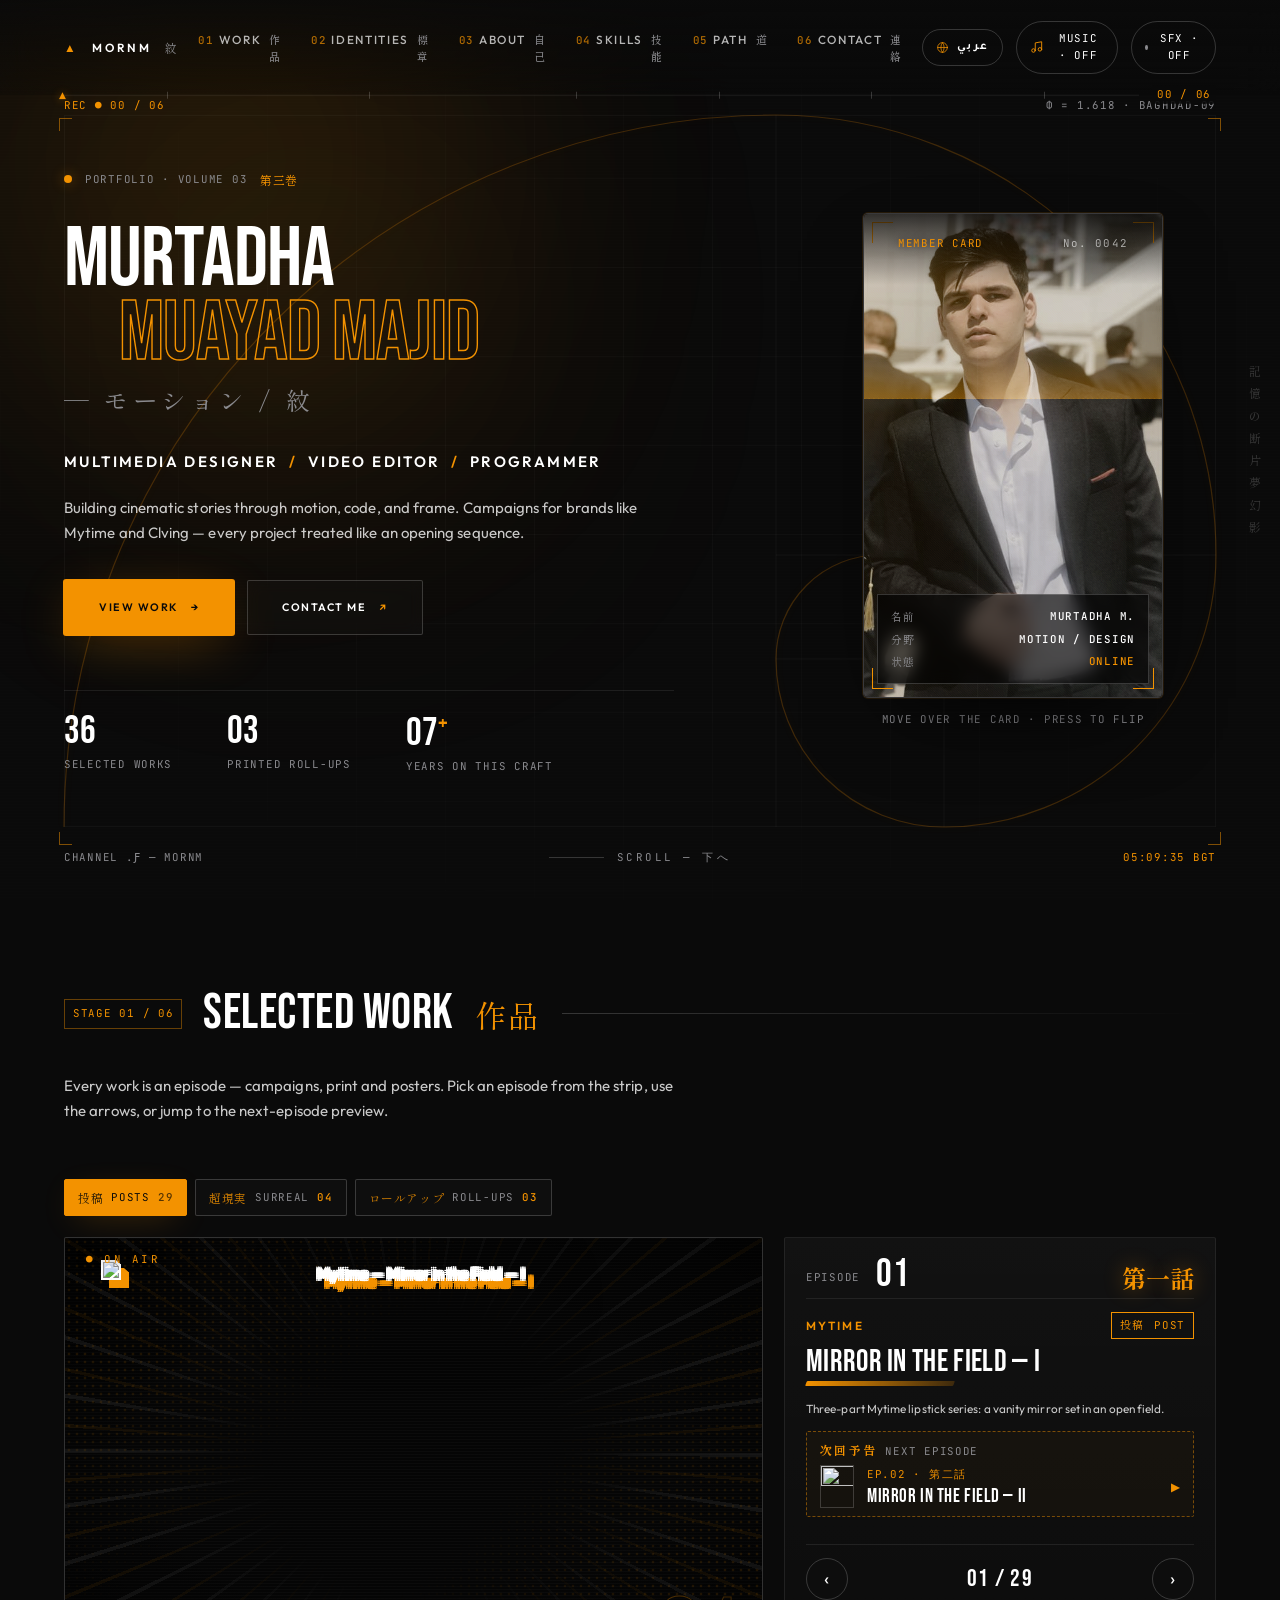
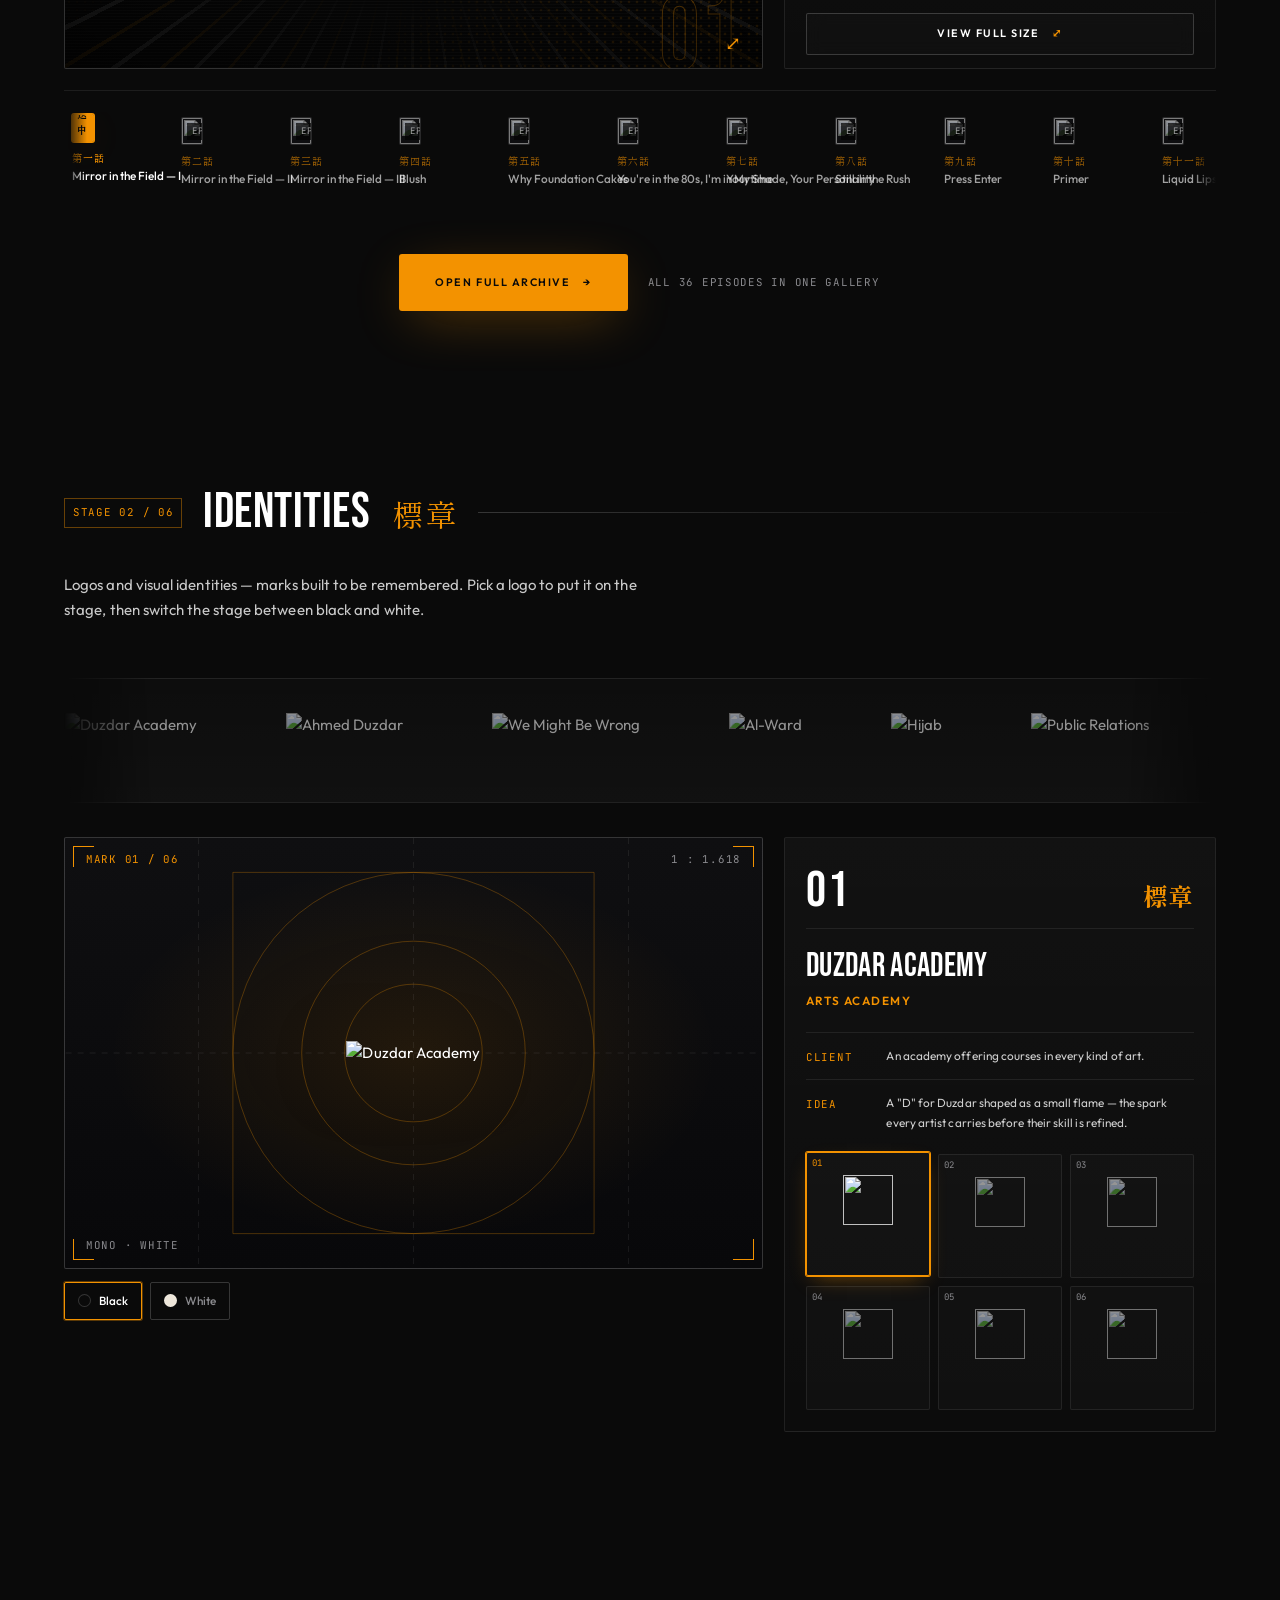
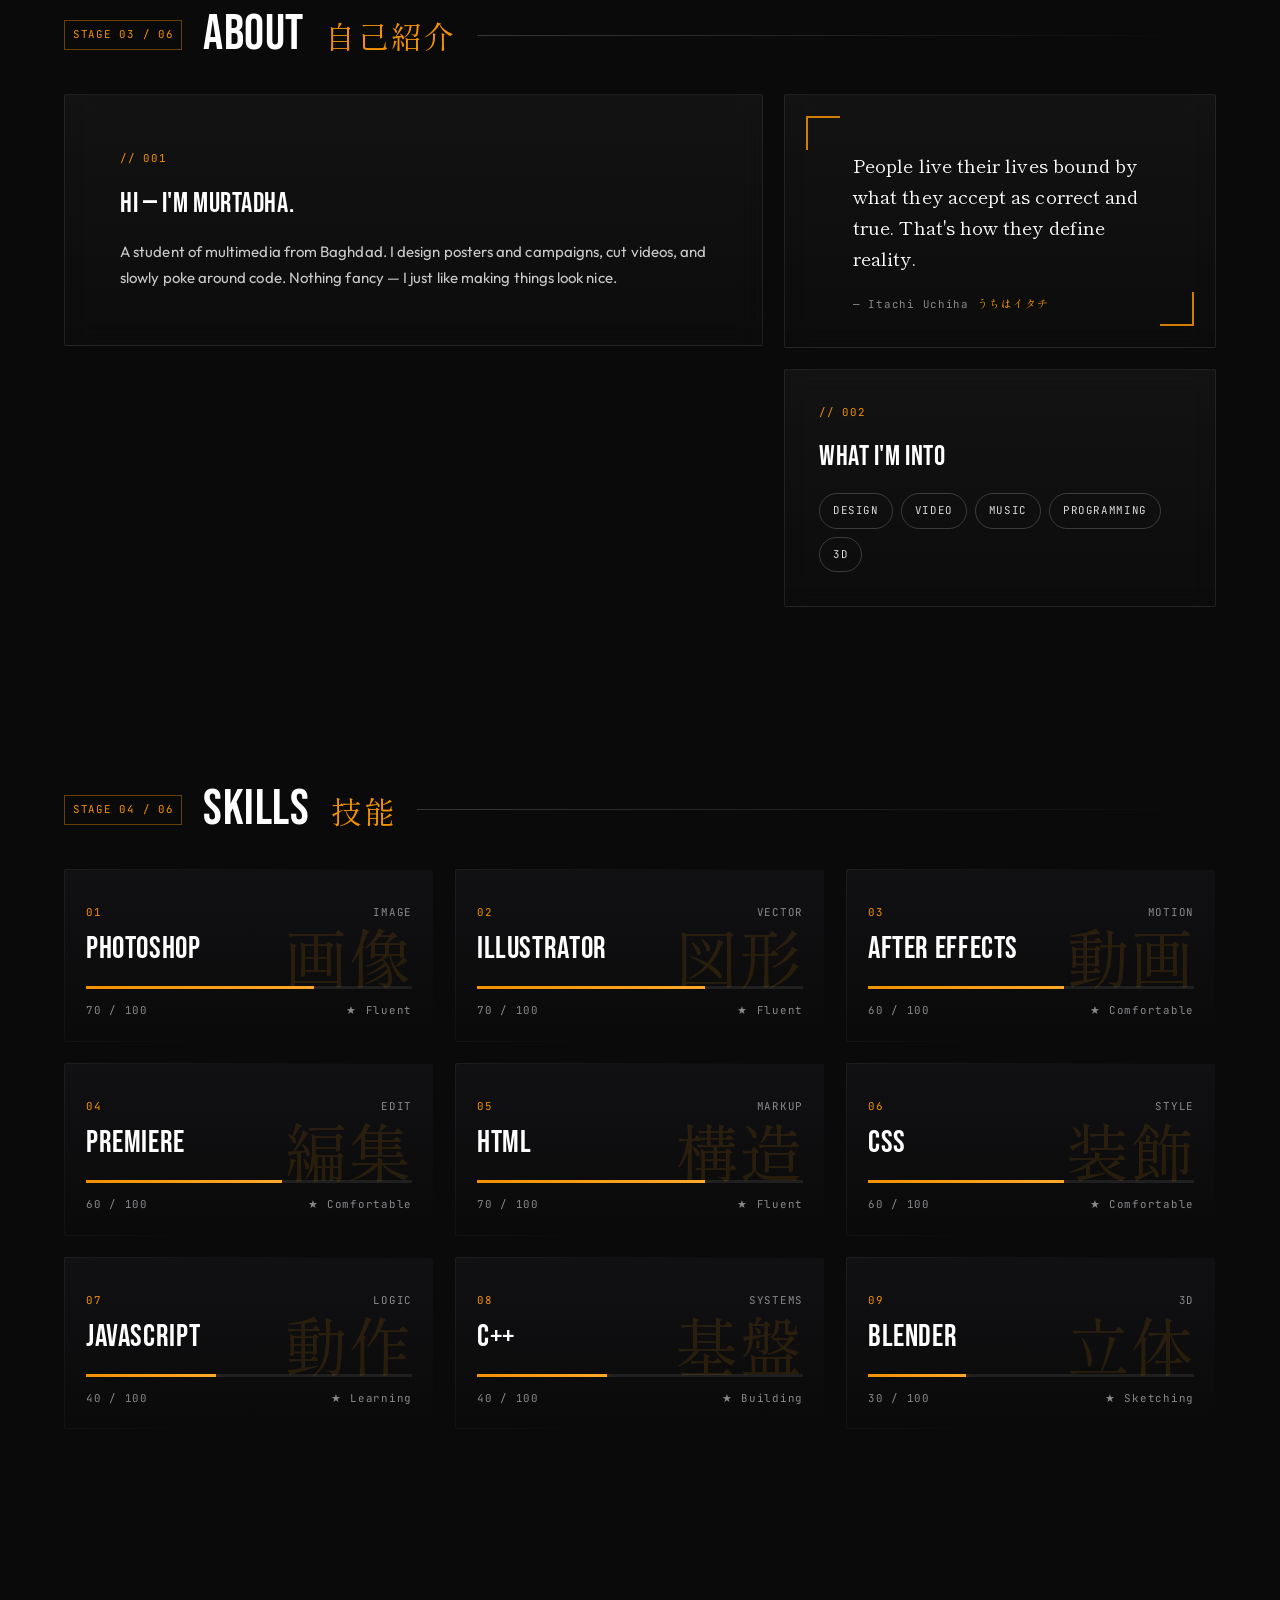
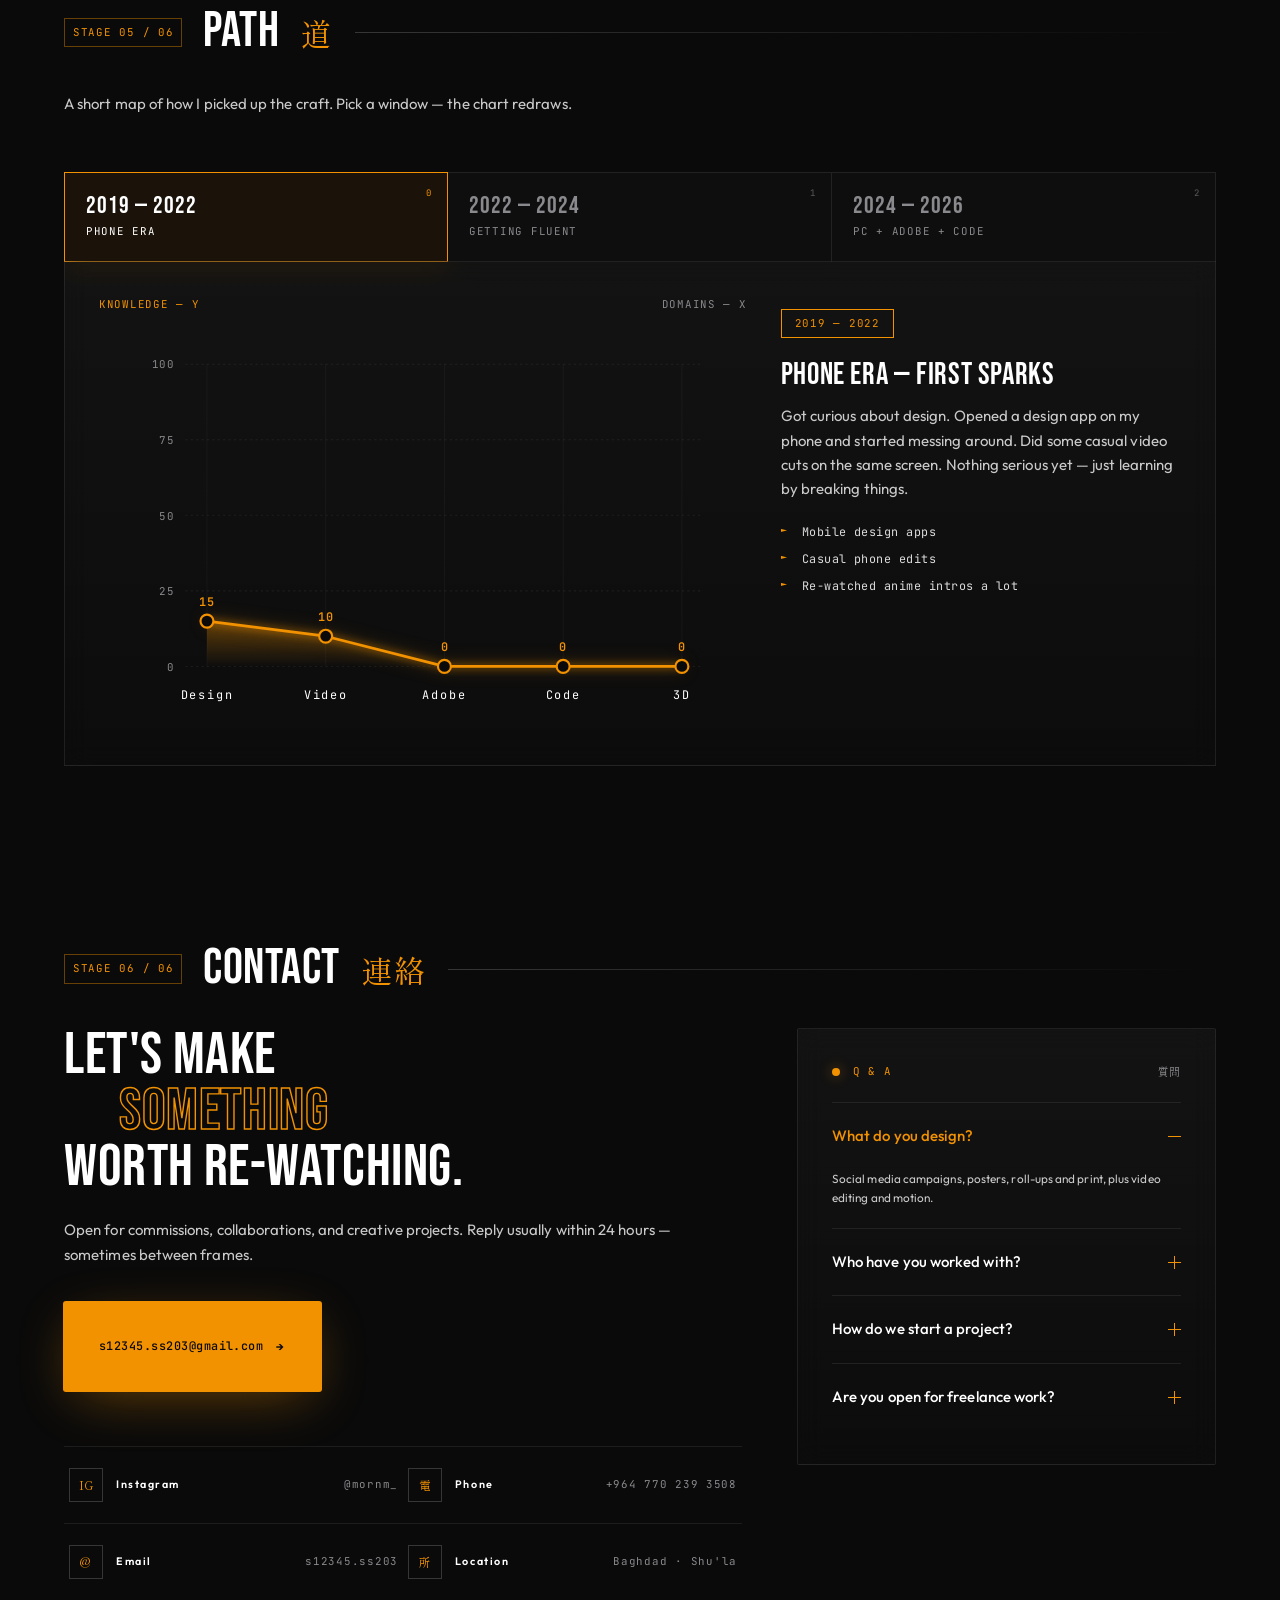
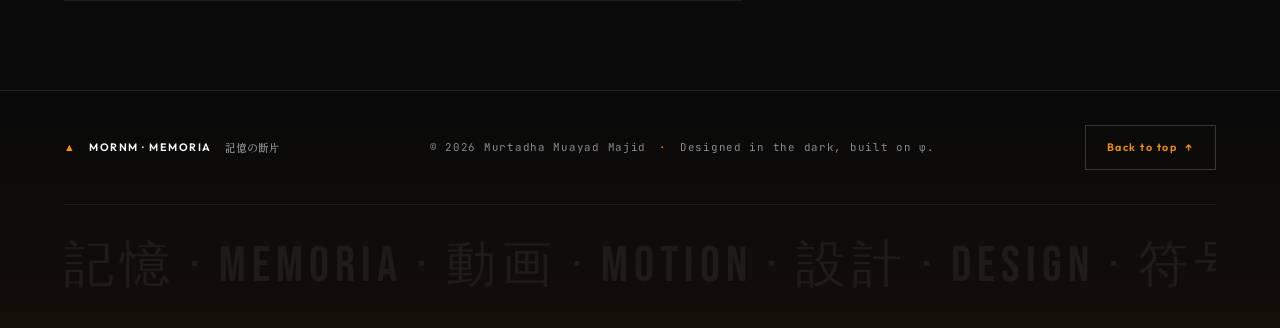
==== commit 71bd4dba: "Add files via upload" ====
--- a/index.html
+++ b/index.html
@@ -41,7 +41,7 @@
 <link rel="preconnect" href="https://fonts.gstatic.com" crossorigin />
 <link href="https://fonts.googleapis.com/css2?family=Bebas+Neue&family=Outfit:wght@400;500;600;700&family=Shippori+Mincho:wght@500;700&family=JetBrains+Mono:wght@400;500&family=Tajawal:wght@400;500;700;800&family=Reem+Kufi:wght@500;600;700&display=swap" rel="stylesheet" />
 
-<link rel="stylesheet" href="styles.css?v=13" />
+<link rel="stylesheet" href="styles.css?v=14" />
 
 <!-- Structured data -->
 <script type="application/ld+json">
@@ -113,6 +113,7 @@
       <span class="nav__lang-text" id="langText">عربي</span>
     </button>
     <button class="nav__music" id="musicToggle" data-sfx="click" aria-label="Toggle music" aria-pressed="false">
+      <svg class="nav__music-icon" viewBox="0 0 24 24" fill="none" stroke="currentColor" stroke-width="1.6" stroke-linecap="round" stroke-linejoin="round" aria-hidden="true"><path d="M9 18V5l11-2v13"/><circle cx="6" cy="18" r="3"/><circle cx="17" cy="16" r="3"/></svg>
       <span class="nav__music-eq" aria-hidden="true"><i></i><i></i><i></i><i></i></span>
       <span class="nav__music-text">MUSIC · OFF</span>
     </button>
@@ -789,7 +790,7 @@
         within 24 hours — sometimes between frames.
       </p>
 
-      <a href="mailto:s12345.ss203@gmail.com" class="btn btn--primary btn--lg" data-sfx="click">
+      <a href="mailto:s12345.ss203@gmail.com" class="btn btn--primary btn--lg btn--email" data-sfx="click">
         <span class="btn__label">s12345.ss203@gmail.com</span>
         <span class="btn__arrow">→</span>
       </a>
@@ -914,7 +915,7 @@
   <div class="cursor__ring"></div>
 </div>
 
-<script src="works-data.js?v=13"></script>
-<script src="script.js?v=13"></script>
+<script src="works-data.js?v=14"></script>
+<script src="script.js?v=14"></script>
 </body>
 </html>
--- a/styles.css
+++ b/styles.css
@@ -1908,14 +1908,23 @@
   .nav.is-open .nav__burger span:nth-child(1){ transform: translateY(6px) rotate(45deg); }
   .nav.is-open .nav__burger span:nth-child(2){ opacity: 0; }
   .nav.is-open .nav__burger span:nth-child(3){ transform: translateY(-6px) rotate(-45deg); }
+  /* The nav is transformed + blurred, which turns position:fixed children
+     into nav-relative boxes — so the panel hangs from the nav (absolute,
+     top:100%) with an explicit full-screen height instead. */
   .nav.is-open .nav__links{
-    display: flex; flex-direction: column; align-items: flex-start;
-    position: fixed; inset: var(--nav-h) 0 0 0;
+    display: flex; flex-direction: column; align-items: flex-start; justify-content: flex-start;
+    position: absolute; top: 100%; left: 0; right: 0;
+    height: calc(100vh - var(--nav-h));
+    height: calc(100dvh - var(--nav-h));
+    overflow-y: auto;
     padding: var(--sp-6) var(--gutter);
-    background: rgba(10,10,10,0.97);
-    backdrop-filter: blur(21px);
+    background: #0A0A0A;
+    border-top: 1px solid var(--c-line);
     gap: var(--sp-5);
+    z-index: 5;
   }
+  .nav.is-open .progress{ display: none; }
+  body.menu-open{ overflow: hidden; }
   .nav.is-open .nav__links a{ font-size: var(--step-2); }
   .nav.is-open .nav__links a em{ display: inline; }
   .kanji-column{ display: none; }
@@ -1975,8 +1984,9 @@
   .path__tab{ padding: var(--sp-3); flex: 1 1 0; }
   .path__tab-year{ font-size: var(--step-1); }
   .path__body{ padding: var(--sp-4); }
-  .path__xlabels text{ font-size: 14px; }
-  .path__ylabels text{ font-size: 12px; }
+  .path__xlabels text{ font-size: 19px; }
+  .path__ylabels text{ font-size: 17px; }
+  .path__val{ font-size: 17px; }
 
   .contact__big{ font-size: clamp(var(--step-4), 12vw, var(--step-6)); }
   .contact__big .accent{ margin-inline-start: var(--sp-4); }
@@ -2261,3 +2271,13 @@
   .nav__music-text{ display: none; }
   .nav__music{ padding: var(--sp-2) var(--sp-3); }
 }
+
+/* email address must keep its real case */
+.btn--email .btn__label{ text-transform: none; letter-spacing: 0.04em; font-family: var(--ff-mono); font-weight: 500; }
+@media (max-width: 600px){ .btn--email .btn__label{ font-size: var(--step--1); } }
+
+/* music toggle: note icon always visible, bars only while playing */
+.nav__music-icon{ width: 14px; height: 14px; color: var(--c-accent); flex-shrink: 0; }
+.nav__music .nav__music-eq{ display: none; }
+.nav__music.is-on .nav__music-eq{ display: inline-flex; }
+.nav__music.is-on .nav__music-icon{ display: none; }
